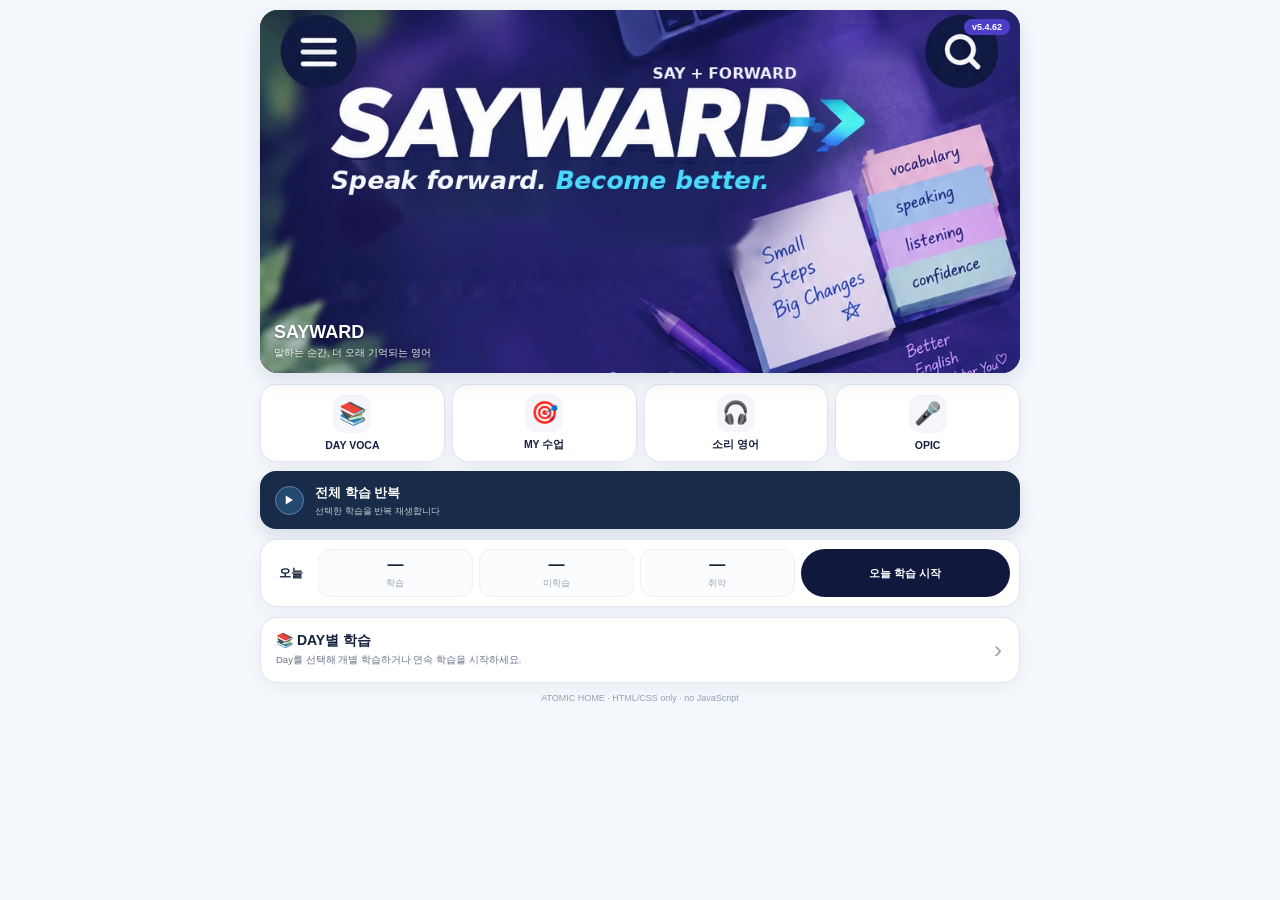
==== index.html @ 9ac1f713 "Add files via upload" ====
<!doctype html>
<html lang="ko">
<head>
<meta charset="utf-8">
<meta name="viewport" content="width=device-width,initial-scale=1,viewport-fit=cover">
<meta name="theme-color" content="#f4f7fb">
<meta name="sayward-version" content="v5.4.62">
<meta name="sayward-build" content="20261008-v5.4.62-atomic-home">
<title>SAYWARD v5.4.62</title>
<style>
html,body{margin:0;min-height:100%;background:#f4f7fb;color:#13213c;font-family:-apple-system,BlinkMacSystemFont,"Segoe UI",Roboto,"Noto Sans KR",Arial,sans-serif;-webkit-text-size-adjust:100%}
*{box-sizing:border-box}
a{color:inherit}
#atomicHome{display:block;min-height:100vh;padding:10px 9px 28px}
.shell{width:min(100%,760px);margin:0 auto}
.hero{position:relative;display:block;width:100%;min-height:118px;border-radius:18px;overflow:hidden;background:#172a48;color:#fff;box-shadow:0 8px 20px rgba(15,28,75,.10)}
.hero picture,.hero img{display:block;width:100%;height:auto;min-height:118px;object-fit:cover}
.heroFallback{position:absolute;left:14px;bottom:13px;z-index:2;text-shadow:0 1px 3px rgba(0,0,0,.38)}
.heroFallback b{display:block;font-size:18px;line-height:1.1}.heroFallback span{display:block;margin-top:4px;font-size:10px;opacity:.92}
.version{position:absolute;right:10px;top:9px;z-index:3;padding:3px 8px;border-radius:999px;background:#4d3eca;color:#fff;font-size:9px;font-weight:800}
.modeGrid{display:grid;grid-template-columns:repeat(4,minmax(0,1fr));gap:7px;margin-top:11px}
.mode{display:flex;min-height:78px;flex-direction:column;align-items:center;justify-content:center;gap:6px;text-decoration:none;border:1px solid #dfe5ee;border-radius:16px;background:#fff;box-shadow:0 5px 14px rgba(31,50,95,.05)}
.modeIcon{display:grid;place-items:center;width:38px;height:38px;border-radius:12px;background:#f4f6fb;font-size:22px;line-height:1}.mode b{font-size:10.5px;white-space:nowrap}
.primary{display:flex;align-items:center;min-height:58px;margin-top:9px;padding:0 15px;text-decoration:none;border-radius:16px;background:#182b49;color:#fff;box-shadow:0 7px 17px rgba(18,34,74,.12)}
.primary .play{display:grid;place-items:center;width:29px;height:29px;margin-right:11px;border:1px solid #5f83ac;border-radius:50%;background:#24496f;font-size:11px}.primary strong{font-size:13px}.primary small{display:block;margin-top:3px;font-size:9px;opacity:.75}
.today{display:grid;grid-template-columns:42px repeat(3,minmax(0,1fr)) minmax(118px,1.35fr);gap:6px;align-items:stretch;margin-top:10px;padding:9px;border:1px solid #e0e6ee;border-radius:17px;background:#fff;box-shadow:0 6px 17px rgba(15,28,75,.045)}
.todayLabel{display:grid;place-items:center;font-size:12px;font-weight:800}.stat{display:grid;place-items:center;align-content:center;padding:6px 2px;border:1px solid #edf0f4;border-radius:12px;background:#fbfcfe}.stat b{font-size:16px}.stat span{margin-top:4px;font-size:8.8px;color:#98a2b3}.todayStart{display:grid;place-items:center;text-decoration:none;border-radius:999px;background:#11183d;color:#fff;font-size:11px;font-weight:800;text-align:center;padding:0 7px}
.dayLink{display:block;position:relative;margin-top:10px;padding:14px 42px 15px 15px;text-decoration:none;border:1px solid #e0e6ee;border-radius:17px;background:#fff;box-shadow:0 6px 17px rgba(15,28,75,.045)}.dayLink b{display:block;font-size:14px}.dayLink span{display:block;margin-top:4px;font-size:9.5px;line-height:1.35;color:#667085}.dayLink:after{content:'›';position:absolute;right:17px;top:50%;transform:translateY(-50%);font-size:24px;color:#98a2b3}
.probe{margin:10px 0 0;text-align:center;font-size:9px;color:#98a2b3}
@media(max-width:480px){#atomicHome{padding:8px 8px 24px}.hero{min-height:108px}.hero picture,.hero img{min-height:108px}.modeGrid{gap:6px}.mode{min-height:74px}.modeIcon{width:36px;height:36px;font-size:20px}.today{grid-template-columns:30px repeat(3,minmax(0,1fr)) minmax(106px,1.25fr);gap:5px;padding:8px}.stat b{font-size:15px}.todayStart{font-size:10.5px}}
</style>
</head>
<body data-sayward-static="5.4.62">
<main id="atomicHome">
  <div class="shell">
    <section class="hero" aria-label="SAYWARD">
      <picture>
        <source srcset="home-hero.webp" type="image/webp">
        <img src="home-hero.png" alt="" width="941" height="296" decoding="async">
      </picture>
      <div class="heroFallback"><b>SAYWARD</b><span>말하는 순간, 더 오래 기억되는 영어</span></div>
      <span class="version">v5.4.62</span>
    </section>

    <nav class="modeGrid" aria-label="학습 모드">
      <a class="mode" href="sayward-app.html?mode=day"><span class="modeIcon">📚</span><b>DAY VOCA</b></a>
      <a class="mode" href="sayward-app.html?mode=my"><span class="modeIcon">🎯</span><b>MY 수업</b></a>
      <a class="mode" href="sayward-app.html?mode=sori"><span class="modeIcon">🎧</span><b>소리 영어</b></a>
      <a class="mode" href="sayward-app.html?mode=opic"><span class="modeIcon">🎤</span><b>OPIC</b></a>
    </nav>

    <a class="primary" href="sayward-app.html?action=overall&mode=day">
      <span class="play">▶</span><span><strong>전체 학습 반복</strong><small>선택한 학습을 반복 재생합니다</small></span>
    </a>

    <section class="today" aria-label="오늘 학습">
      <div class="todayLabel">오늘</div>
      <div class="stat"><b>—</b><span>학습</span></div>
      <div class="stat"><b>—</b><span>미학습</span></div>
      <div class="stat"><b>—</b><span>취약</span></div>
      <a class="todayStart" href="sayward-app.html?action=today&mode=day">오늘 학습 시작</a>
    </section>

    <a class="dayLink" href="sayward-app.html?mode=day"><b>📚 DAY별 학습</b><span>Day를 선택해 개별 학습하거나 연속 학습을 시작하세요.</span></a>
    <p class="probe">ATOMIC HOME · HTML/CSS only · no JavaScript</p>
  </div>
</main>
</body>
</html>
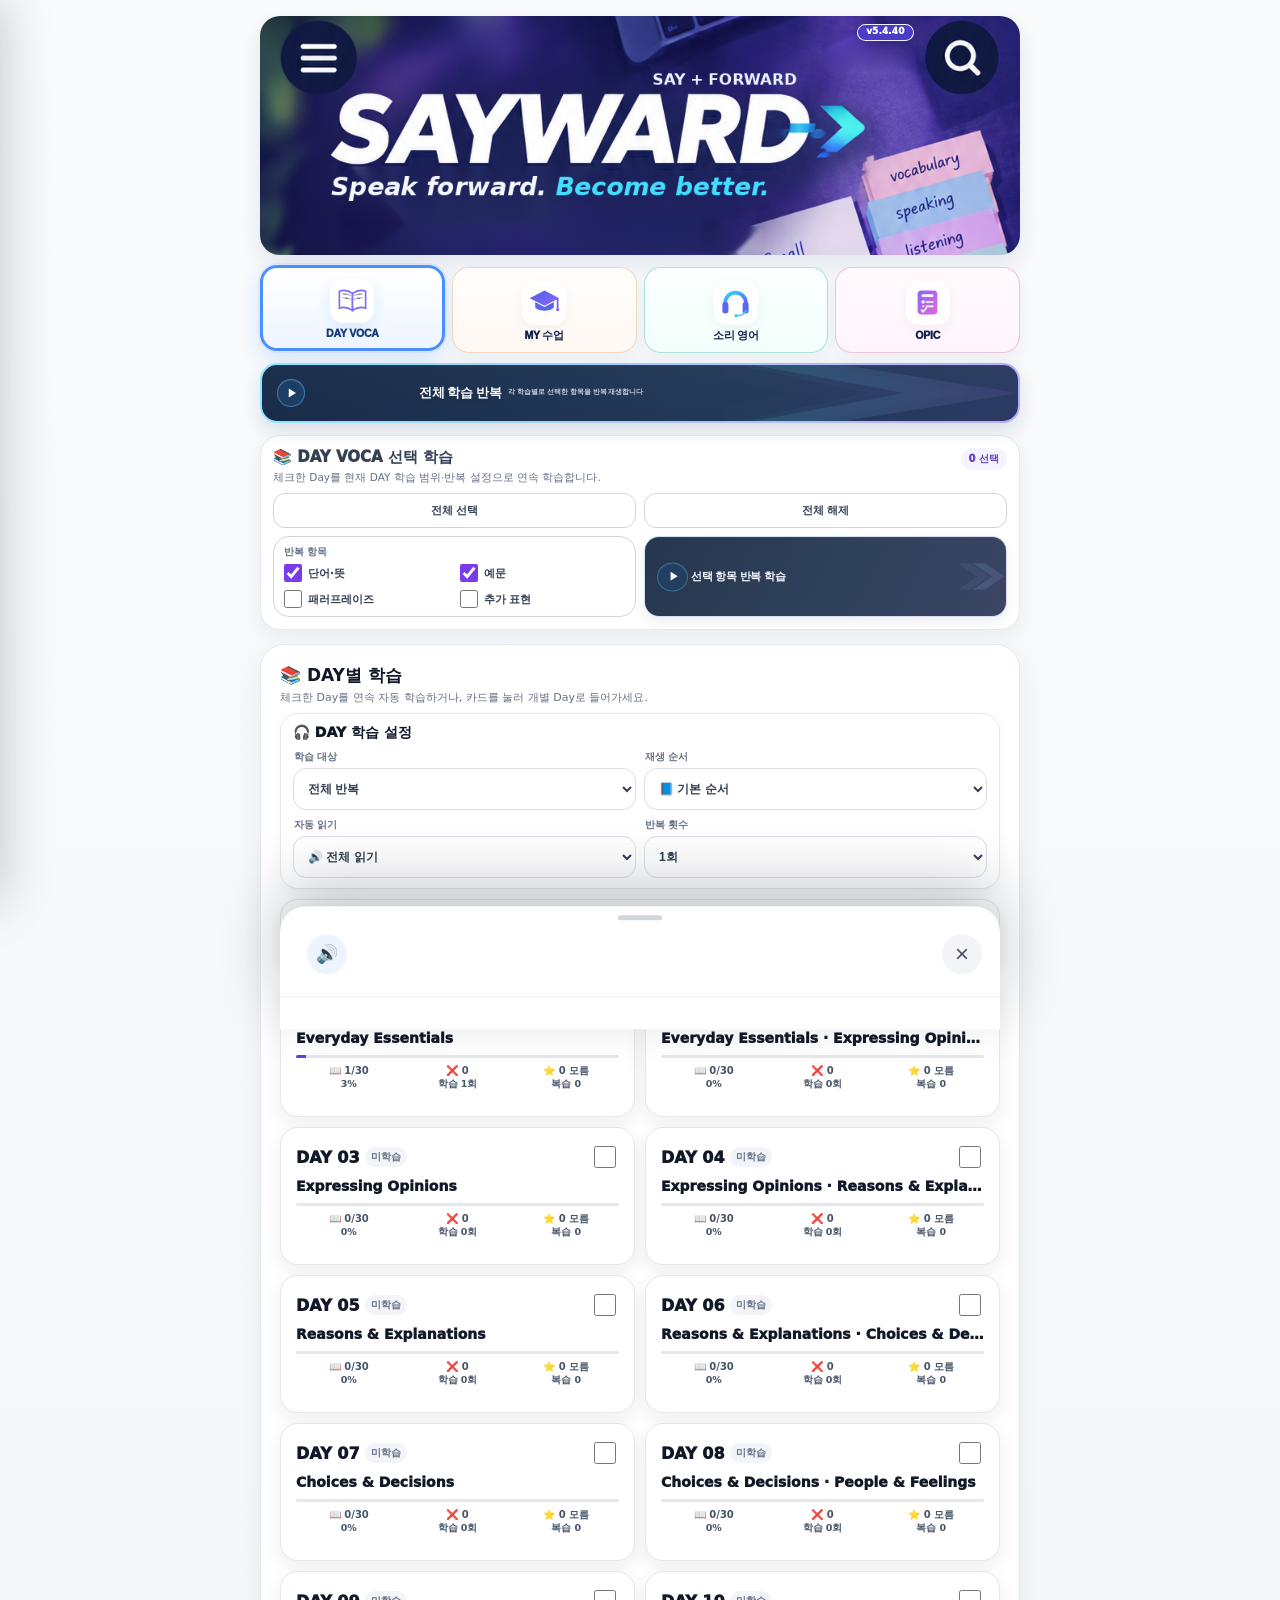
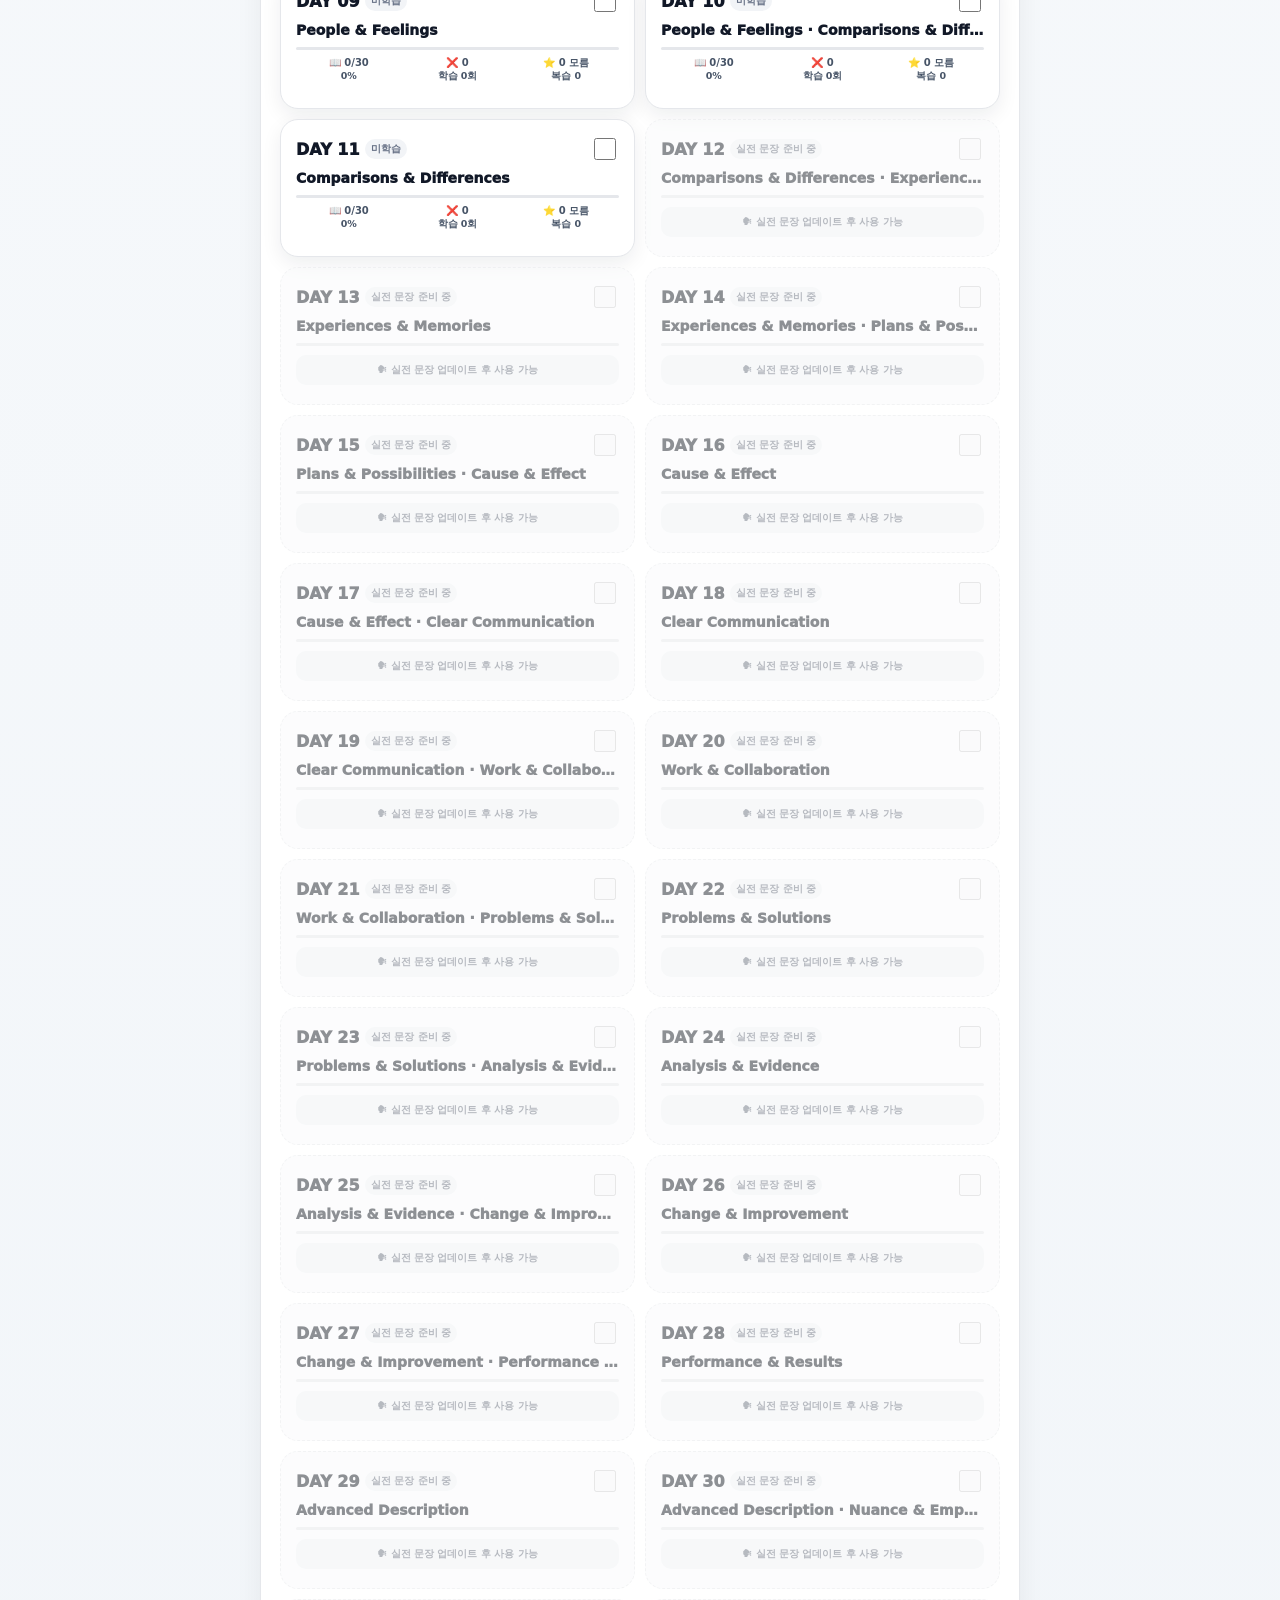
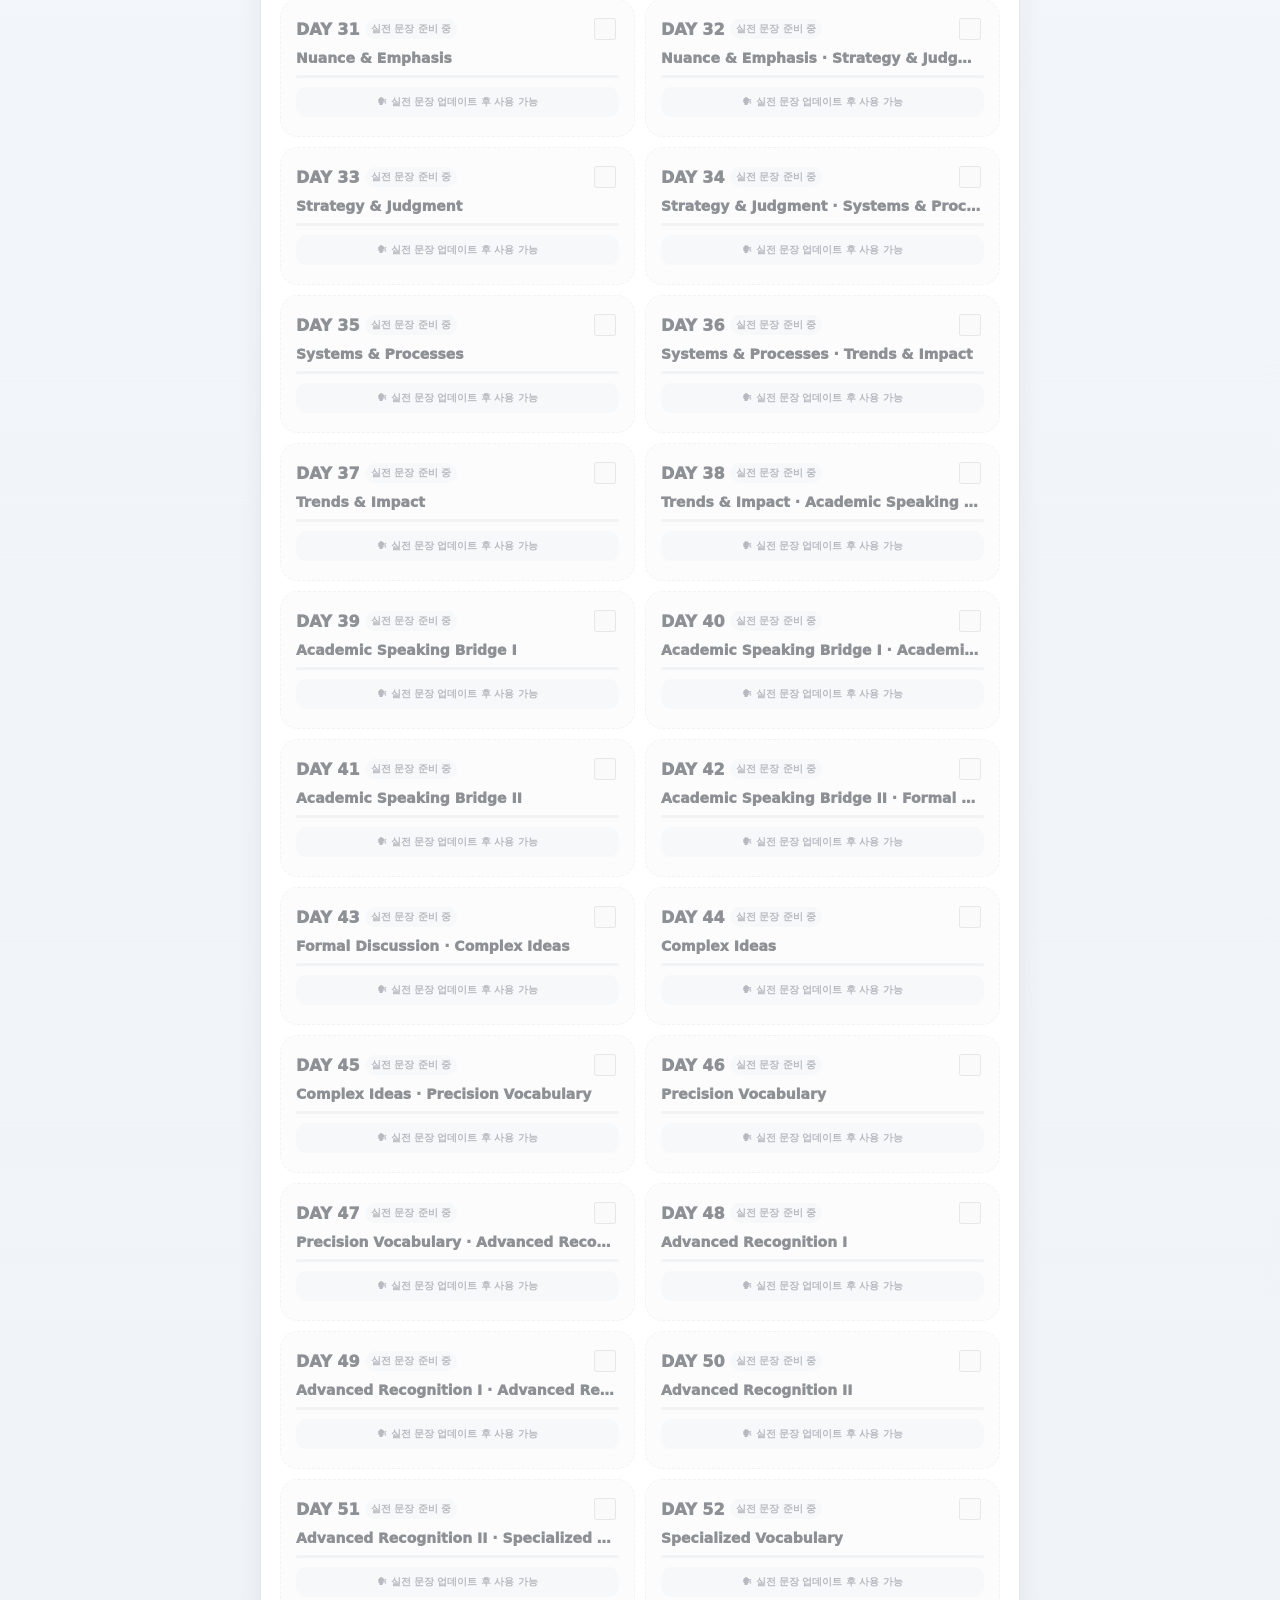
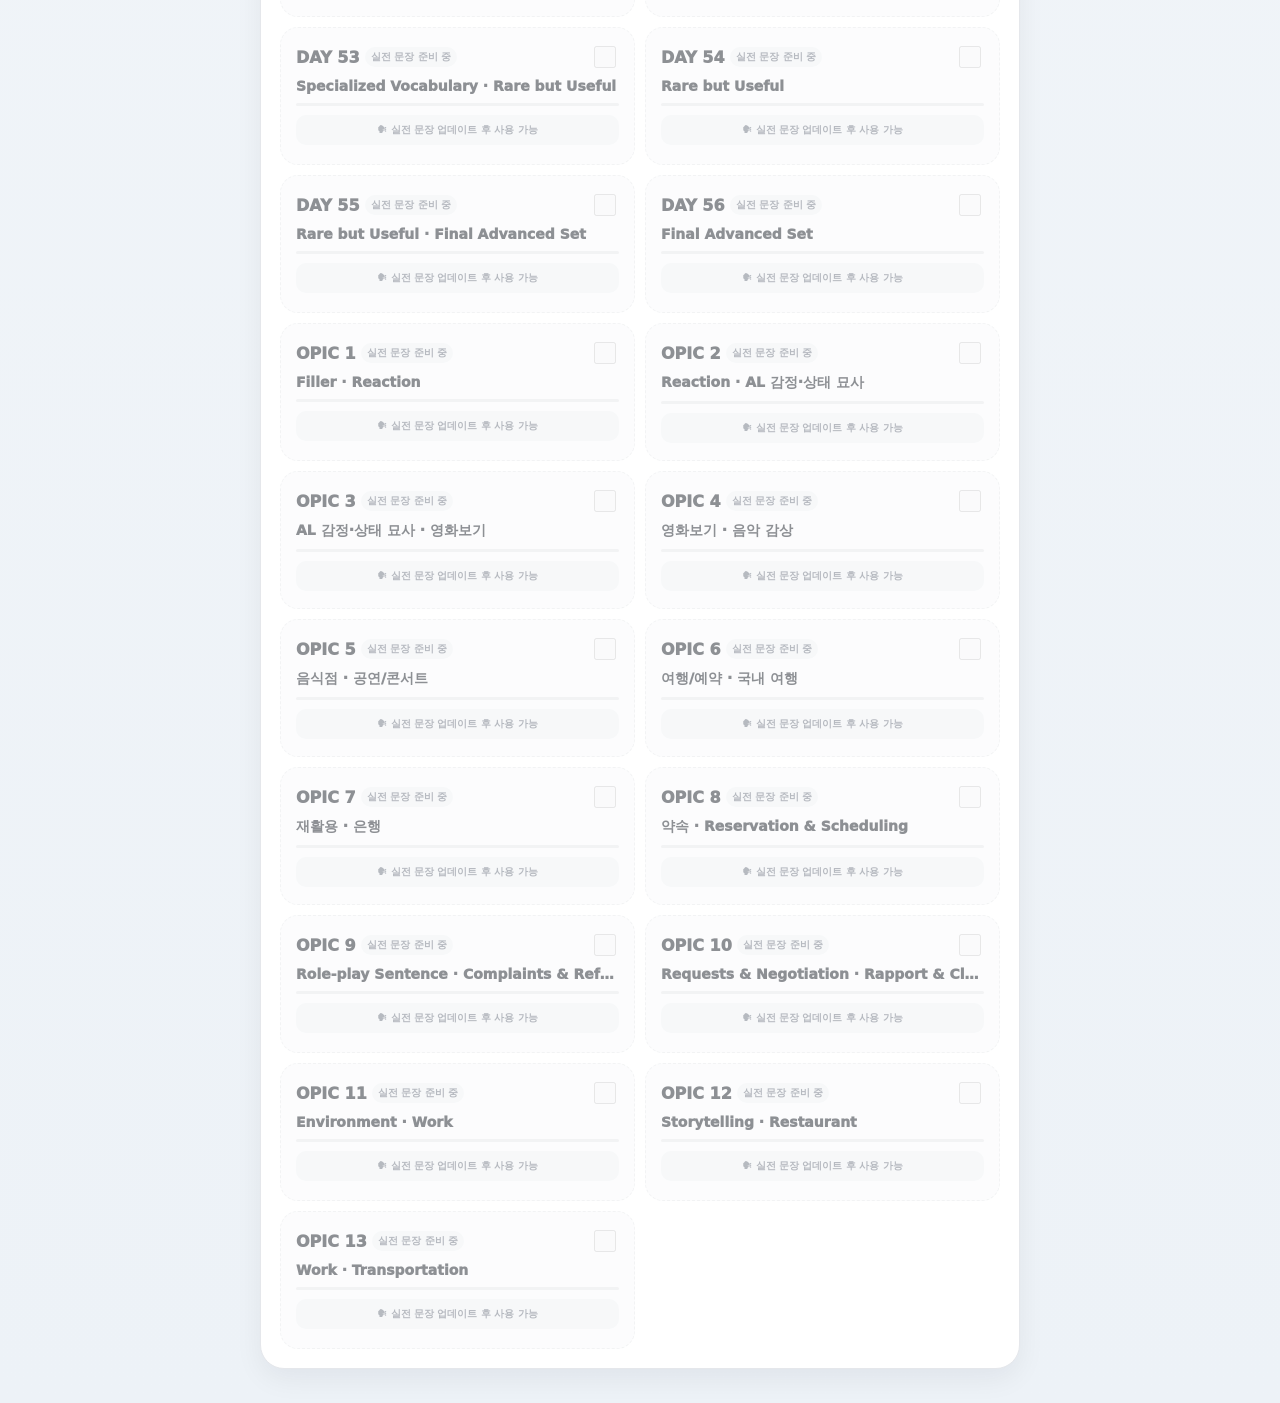
==== commit 775c7d6f: "Add files via upload" ====
--- a/index.html
+++ b/index.html
@@ -1,69 +1,22531 @@
-<!doctype html>
-<html lang="ko">
-<head>
-<meta charset="utf-8">
-<meta name="viewport" content="width=device-width,initial-scale=1,viewport-fit=cover">
-<meta name="theme-color" content="#f4f7fb">
-<meta name="sayward-version" content="v5.4.62">
-<meta name="sayward-build" content="20261008-v5.4.62-atomic-home">
-<title>SAYWARD v5.4.62</title>
-<style>
-html,body{margin:0;min-height:100%;background:#f4f7fb;color:#13213c;font-family:-apple-system,BlinkMacSystemFont,"Segoe UI",Roboto,"Noto Sans KR",Arial,sans-serif;-webkit-text-size-adjust:100%}
-*{box-sizing:border-box}
-a{color:inherit}
-#atomicHome{display:block;min-height:100vh;padding:10px 9px 28px}
-.shell{width:min(100%,760px);margin:0 auto}
-.hero{position:relative;display:block;width:100%;min-height:118px;border-radius:18px;overflow:hidden;background:#172a48;color:#fff;box-shadow:0 8px 20px rgba(15,28,75,.10)}
-.hero picture,.hero img{display:block;width:100%;height:auto;min-height:118px;object-fit:cover}
-.heroFallback{position:absolute;left:14px;bottom:13px;z-index:2;text-shadow:0 1px 3px rgba(0,0,0,.38)}
-.heroFallback b{display:block;font-size:18px;line-height:1.1}.heroFallback span{display:block;margin-top:4px;font-size:10px;opacity:.92}
-.version{position:absolute;right:10px;top:9px;z-index:3;padding:3px 8px;border-radius:999px;background:#4d3eca;color:#fff;font-size:9px;font-weight:800}
-.modeGrid{display:grid;grid-template-columns:repeat(4,minmax(0,1fr));gap:7px;margin-top:11px}
-.mode{display:flex;min-height:78px;flex-direction:column;align-items:center;justify-content:center;gap:6px;text-decoration:none;border:1px solid #dfe5ee;border-radius:16px;background:#fff;box-shadow:0 5px 14px rgba(31,50,95,.05)}
-.modeIcon{display:grid;place-items:center;width:38px;height:38px;border-radius:12px;background:#f4f6fb;font-size:22px;line-height:1}.mode b{font-size:10.5px;white-space:nowrap}
-.primary{display:flex;align-items:center;min-height:58px;margin-top:9px;padding:0 15px;text-decoration:none;border-radius:16px;background:#182b49;color:#fff;box-shadow:0 7px 17px rgba(18,34,74,.12)}
-.primary .play{display:grid;place-items:center;width:29px;height:29px;margin-right:11px;border:1px solid #5f83ac;border-radius:50%;background:#24496f;font-size:11px}.primary strong{font-size:13px}.primary small{display:block;margin-top:3px;font-size:9px;opacity:.75}
-.today{display:grid;grid-template-columns:42px repeat(3,minmax(0,1fr)) minmax(118px,1.35fr);gap:6px;align-items:stretch;margin-top:10px;padding:9px;border:1px solid #e0e6ee;border-radius:17px;background:#fff;box-shadow:0 6px 17px rgba(15,28,75,.045)}
-.todayLabel{display:grid;place-items:center;font-size:12px;font-weight:800}.stat{display:grid;place-items:center;align-content:center;padding:6px 2px;border:1px solid #edf0f4;border-radius:12px;background:#fbfcfe}.stat b{font-size:16px}.stat span{margin-top:4px;font-size:8.8px;color:#98a2b3}.todayStart{display:grid;place-items:center;text-decoration:none;border-radius:999px;background:#11183d;color:#fff;font-size:11px;font-weight:800;text-align:center;padding:0 7px}
-.dayLink{display:block;position:relative;margin-top:10px;padding:14px 42px 15px 15px;text-decoration:none;border:1px solid #e0e6ee;border-radius:17px;background:#fff;box-shadow:0 6px 17px rgba(15,28,75,.045)}.dayLink b{display:block;font-size:14px}.dayLink span{display:block;margin-top:4px;font-size:9.5px;line-height:1.35;color:#667085}.dayLink:after{content:'›';position:absolute;right:17px;top:50%;transform:translateY(-50%);font-size:24px;color:#98a2b3}
-.probe{margin:10px 0 0;text-align:center;font-size:9px;color:#98a2b3}
-@media(max-width:480px){#atomicHome{padding:8px 8px 24px}.hero{min-height:108px}.hero picture,.hero img{min-height:108px}.modeGrid{gap:6px}.mode{min-height:74px}.modeIcon{width:36px;height:36px;font-size:20px}.today{grid-template-columns:30px repeat(3,minmax(0,1fr)) minmax(106px,1.25fr);gap:5px;padding:8px}.stat b{font-size:15px}.todayStart{font-size:10.5px}}
+<!doctype html><html lang="ko"><head>
+<!-- SAYWARD V5.4.40 · MY Lesson 20 not as ~ as it used to be -->
+
+<meta http-equiv="Cache-Control" content="no-cache, no-store, must-revalidate">
+<meta http-equiv="Pragma" content="no-cache">
+<meta http-equiv="Expires" content="0"><meta charset="utf-8"><meta name="viewport" content="width=device-width,initial-scale=1,viewport-fit=cover,interactive-widget=resizes-content"><title>SAYWARD v5.4.40</title>
+
+<meta name="theme-color" content="#2563eb">
+<meta name="mobile-web-app-capable" content="yes">
+<meta name="apple-mobile-web-app-capable" content="yes">
+
+
+  <style>
+/* ===== STYLE BLOCK 1  ===== */
+*{box-sizing:border-box}body{margin:0;background:#eef2f7;font-family:system-ui,-apple-system,"Segoe UI","Noto Sans KR",sans-serif;color:#111827}.app{max-width:720px;margin:auto;padding:14px 14px 100px}header{display:flex;justify-content:space-between;align-items:center}h1{font-size:20px;margin:0}.sub{font-size:12px;color:#667085}.count{background:#fff;padding:8px 12px;border-radius:999px;font-weight:900}.progress{height:8px;background:#d8dee7;border-radius:99px;overflow:hidden;margin:12px 0}.bar{height:100%;background:#22c55e}.tabs{display:grid;grid-template-columns:repeat(3,1fr);gap:8px;margin-bottom:14px}.tab{border:1px solid #e5e7eb;background:#fff;border-radius:14px;padding:11px;font-weight:900}.active{background:#111827;color:#fff}.card{background:#fff;border-radius:28px;overflow:hidden;box-shadow:0 18px 45px #0f172a1f}.hero{height:245px;position:relative;overflow:hidden;padding:18px;color:#fff;background:linear-gradient(135deg,#0f766e,#2563eb);display:flex;flex-direction:column;justify-content:space-between;isolation:isolate}.hero:before{content:"";position:absolute;inset:0;background:radial-gradient(circle at 75% 20%,rgba(255,255,255,.28),transparent 28%),linear-gradient(180deg,transparent 50%,rgba(15,23,42,.34));z-index:-1}.heroTop{display:flex;justify-content:space-between;align-items:flex-start}.visualScene{position:absolute;inset:0;display:flex;align-items:center;justify-content:center;font-size:92px;filter:drop-shadow(0 16px 16px rgba(15,23,42,.24));transform:translateY(7px)}.heroCopy{position:relative;z-index:2;padding-right:64px}.memoryPhrase{font-size:22px;font-weight:950;line-height:1.2;text-shadow:0 2px 10px rgba(0,0,0,.25)}.memoryKo{font-size:13px;font-weight:750;margin-top:6px;opacity:.9}.flipHint{position:absolute;right:18px;bottom:17px;background:rgba(255,255,255,.18);border:1px solid rgba(255,255,255,.25);padding:7px 10px;border-radius:999px;font-size:12px;font-weight:850}.hero.flipped .visualScene{opacity:.14}.hero.flipped .memoryPhrase{font-size:34px}.hero.flipped .memoryKo{font-size:17px}.hero.flipped:after{content:"암기 카드";position:absolute;left:18px;top:58px;font-size:12px;font-weight:900;letter-spacing:.08em;opacity:.78}.tag{font-size:12px;font-weight:900;background:#ffffff2a;padding:7px 10px;border-radius:99px;height:max-content}.fav,.speak{border:0;background:#fff;border-radius:50%;width:46px;height:46px;font-size:21px}.fav{position:relative;z-index:20;pointer-events:auto;cursor:pointer;color:#cbd5e1;border:2px solid #cbd5e1;background:#fff;box-shadow:0 4px 14px rgba(15,23,42,.12);font-weight:900}.fav.is-favorite{color:#ef4444;border-color:#ef4444;background:#fff1f2;transform:scale(1.06)}.body{padding:23px}.row{display:flex;justify-content:space-between;gap:12px}.word{font-size:39px;font-weight:950;line-height:1.05}.meaning{font-size:22px;font-weight:900;margin-top:13px}.section{border-top:1px solid #e5e7eb;margin-top:19px;padding-top:17px}.label{font-size:12px;color:#667085;font-weight:900;margin-bottom:8px}.chip{display:inline-block;background:#f2f4f7;border-radius:99px;padding:8px 10px;font-weight:800}.toolbar{display:grid;grid-template-columns:1fr 1fr;gap:8px;margin-bottom:14px}.select,.toggle{width:100%;border:1px solid #d0d5dd;background:#fff;border-radius:14px;padding:11px 12px;font-weight:800;color:#344054}.metaLine{display:flex;gap:8px;align-items:center;flex-wrap:wrap;margin-top:8px}.missBadge{display:inline-flex;align-items:center;gap:4px;border-radius:999px;padding:6px 9px;font-size:13px;font-weight:900;background:#f2f4f7;color:#475467}.missBadge.warm{background:#fef3c7;color:#92400e}.missBadge.hot{background:#ffedd5;color:#9a3412}.missBadge.fire{background:#fee2e2;color:#b91c1c}.autoStatus{font-size:12px;color:#667085;margin-top:6px}.reviewHead{display:flex;justify-content:space-between;align-items:center;gap:8px;margin-bottom:12px}.reviewCount{font-size:13px;font-weight:900;border-radius:999px;padding:6px 9px;background:#f2f4f7}.modeNote{font-size:12px;color:#667085;margin:-6px 2px 12px}.startOverlay{position:fixed;inset:0;background:rgba(15,23,42,.58);display:flex;align-items:center;justify-content:center;padding:24px;z-index:99}.startBox{max-width:420px;background:#fff;border-radius:24px;padding:24px;box-shadow:0 24px 70px rgba(0,0,0,.25);text-align:center}.startBox h2{margin:0 0 8px}.startBox p{color:#667085;line-height:1.6}.startBox button{width:100%;border:0;border-radius:16px;padding:15px;background:#111827;color:#fff;font-size:17px;font-weight:900}.streak{font-size:13px;color:#667085;font-weight:800}.example{font-size:20px;font-weight:800;line-height:1.5}.trans{margin-top:8px;color:#475467;line-height:1.55}.question{font-size:18px;font-weight:850}.small{display:flex;gap:8px;margin-top:14px}.small button{flex:1;border:1px solid #e5e7eb;background:#fff;border-radius:13px;padding:11px;font-weight:800}.bottom{position:fixed;left:0;right:0;bottom:0;background:#f8fafcf0;padding:10px 14px}.inner{max-width:720px;margin:auto;display:grid;grid-template-columns:1fr 1fr;gap:10px}.btn{border:0;border-radius:18px;padding:17px;font-size:18px;font-weight:900}.know{background:#fff}.learn{background:#111827;color:#fff}.hidden{display:none}.quiz,.review{background:#fff;border-radius:24px;padding:22px}.option{display:block;width:100%;text-align:left;margin:10px 0;padding:14px;border:1px solid #e5e7eb;background:#fff;border-radius:14px;font-weight:700}.correct{background:#dcfce7!important;border-color:#22c55e!important}.wrong{background:#fee2e2!important;border-color:#ef4444!important}.quizControls{display:flex;gap:8px;align-items:center;margin-bottom:14px}.quizFeedback{margin:14px 0 6px;padding:13px 14px;border-radius:14px;font-weight:900;line-height:1.45}.quizFeedback.ok{background:#dcfce7;color:#166534}.quizFeedback.no{background:#fee2e2;color:#991b1b}.quizMeta{font-size:13px;color:#667085;font-weight:800;margin-top:7px}.item{border:1px solid #e5e7eb;border-radius:14px;padding:13px;margin-bottom:9px}@media(max-width:480px){.hero{height:225px}.visualScene{font-size:82px}.memoryPhrase{font-size:20px}.word{font-size:37px}}
+
+/* Compact phone learning layout */
+@media(max-width:480px){
+  .app{padding:8px 10px 82px}
+  header h1{font-size:17px}
+  .sub{font-size:10px}
+  .tabs{margin-bottom:8px}
+  .toolbar{gap:6px;margin-bottom:8px}
+  .select,.toggle{padding:8px 9px;font-size:12px}
+  .modeNote{margin:-3px 2px 7px;font-size:10px}
+  .hero{height:138px;padding:11px 13px}
+  .tag{font-size:10px;padding:5px 8px}
+  .fav{width:38px;height:38px;font-size:18px}
+  .visualScene{font-size:54px;transform:translateY(2px)}
+  .memoryPhrase{font-size:17px}
+  .memoryKo{font-size:11px}
+  .flipHint{font-size:9px}
+  .body{padding:14px 16px}
+  .word{font-size:32px}
+  .meaning{font-size:18px}
+  .metaLine{gap:5px;margin-top:5px}
+  .missBadge,.streak{font-size:11px}
+  .missBadge{padding:4px 7px}
+  .section{margin-top:11px;padding-top:10px}
+  .sectionTitle{font-size:11px;margin-bottom:5px}
+  .example{font-size:16px;line-height:1.35}
+  .trans{font-size:13px;line-height:1.35;margin-top:4px}
+  .question{font-size:15px;line-height:1.35}
+  .small{margin-top:8px}
+  .small button{padding:8px;font-size:12px}
+  .bottom{padding:7px 10px}
+  .btn{padding:13px;font-size:16px}
+}
+
+/* Comfortable phone spacing: balanced for readability without returning to the tall layout */
+@media(max-width:480px){
+  .app{padding:10px 11px 86px}
+  .tabs{gap:7px;margin-bottom:10px}
+  .tab{padding:9px}
+  .toolbar{gap:7px;margin-bottom:10px}
+  .select,.toggle{padding:9px 10px;font-size:13px}
+  .modeNote{margin:-2px 2px 9px;font-size:11px}
+  .hero{height:148px;padding:13px 14px}
+  .visualScene{font-size:58px}
+  .memoryPhrase{font-size:18px}
+  .memoryKo{font-size:12px}
+  .body{padding:17px 18px}
+  .word{font-size:33px}
+  .meaning{font-size:19px;margin-top:10px}
+  .metaLine{gap:6px;margin-top:7px}
+  .missBadge{padding:5px 8px}
+  .section{margin-top:14px;padding-top:13px}
+  .label{margin-bottom:7px}
+  .example{font-size:17px;line-height:1.42}
+  .trans{font-size:14px;line-height:1.42;margin-top:6px}
+  .question{font-size:16px;line-height:1.42}
+  .small{gap:7px;margin-top:11px}
+  .small button{padding:10px 7px;font-size:13px}
+  .bottom{padding:8px 11px}
+  .btn{padding:14px;font-size:16px}
+}
+
+/* Larger study & quiz typography */
+@media(max-width:480px){
+  /* Learning */
+  #learn .word{font-size:37px;line-height:1.08}
+  #learn .meaning{font-size:21px;line-height:1.35}
+  #learn .example{font-size:19px;line-height:1.48}
+  #learn .trans{font-size:15.5px;line-height:1.48}
+  #learn .question{font-size:18px;line-height:1.45}
+  #learn #qko{font-size:15.5px!important}
+  #learn .label{font-size:12px}
+  #learn .missBadge,#learn .streak{font-size:12px}
+
+  /* Quiz: deliberately larger for phone readability */
+  #quiz{padding:19px}
+  #quiz #qw{font-size:34px;line-height:1.25;margin:16px 0 8px}
+  #quiz .quizMeta{font-size:14px;line-height:1.45;margin-bottom:13px}
+  #quiz .option{font-size:18px;line-height:1.4;padding:16px 15px;margin:11px 0}
+  #quiz .quizFeedback{font-size:17px;line-height:1.5}
+  #quiz #nextq{font-size:17px;padding:14px}
+  #quiz .select{font-size:14px}
+}
+@media(min-width:481px){
+  #learn .word{font-size:42px}
+  #learn .meaning{font-size:23px}
+  #learn .example{font-size:20px}
+  #learn .question{font-size:19px}
+  #quiz #qw{font-size:38px}
+  #quiz .quizMeta{font-size:15px}
+  #quiz .option{font-size:19px;padding:16px}
+  #quiz .quizFeedback{font-size:18px}
+}
+
+/* Make English answer choices larger in Korean -> English quiz */
+@media(max-width:480px){
+  #quiz.ko-en-mode .option{
+    font-size:22px;
+    font-weight:850;
+    line-height:1.35;
+    padding:17px 16px;
+  }
+}
+@media(min-width:481px){
+  #quiz.ko-en-mode .option{
+    font-size:22px;
+    font-weight:850;
+  }
+}
+
+.moreToggle{width:100%;border:1px solid #d0d5dd;background:#f8fafc;border-radius:14px;padding:12px 14px;font-weight:900;font-size:15px;text-align:left;color:#1f2937}
+.morePanel{margin-top:10px}
+.moreBlock{padding:12px 0;border-top:1px dashed #d0d5dd}
+.moreBlock:first-child{border-top:0;padding-top:2px}
+.detailList{display:flex;flex-direction:column;gap:8px}
+.detailItem{background:#f8fafc;border:1px solid #e5e7eb;border-radius:12px;padding:10px 12px;line-height:1.42}
+.detailItem b{font-size:15px}
+.detailItem span{display:block;color:#667085;font-size:13px;margin-top:3px}
+.collocChip{display:inline-block;background:#eef2ff;color:#3730a3;border-radius:999px;padding:8px 10px;font-weight:850;font-size:14px;margin:0 6px 6px 0}
+.miniSpeak{margin-top:10px;border:1px solid #d0d5dd;background:#fff;border-radius:12px;padding:9px 12px;font-weight:850}
+.detailSectionHead{display:flex;align-items:center;justify-content:space-between;gap:10px;margin-bottom:10px}.detailSectionHead .label{margin-bottom:0}.detailAllSpeak{margin-top:0;white-space:nowrap;padding:8px 11px}
+.inlineSpeak{flex:0 0 auto;border:0;background:#eef4ff;border-radius:50%;width:42px;height:42px;font-size:19px;cursor:pointer;display:inline-flex;align-items:center;justify-content:center}.detailSpeakRow{display:flex;align-items:flex-start;justify-content:space-between;gap:10px}.detailSpeakCopy{min-width:0;flex:1}.detailItem .inlineSpeak,.collocMeaning .inlineSpeak{width:36px;height:36px;font-size:16px;background:#fff;border:1px solid #d0d5dd}
+@media(max-width:480px){
+ .moreToggle{font-size:14px;padding:11px 12px}
+ .detailItem b{font-size:15px}
+ .detailItem span{font-size:13px}
+ .collocChip{font-size:13.5px}
+}
+
+/* Larger text inside '회화에서 더 알아보기' */
+.morePanel{margin-top:13px}
+.moreBlock{padding:16px 0}
+.moreBlock .label{font-size:15px;font-weight:900;margin-bottom:10px}
+.moreBlock .detailList{gap:10px}
+.moreBlock .detailItem{padding:13px 14px;border-radius:13px;line-height:1.5}
+.moreBlock .detailItem b{font-size:18px;line-height:1.35}
+.moreBlock .detailItem span{font-size:15px;line-height:1.5;margin-top:5px}
+.moreBlock .collocChip{font-size:17px;line-height:1.35;padding:10px 12px;margin:0 7px 8px 0}
+@media(max-width:480px){
+  .moreBlock{padding:15px 0}
+  .moreBlock .label{font-size:15px}
+  .moreBlock .detailItem b{font-size:18px}
+  .moreBlock .detailItem span{font-size:15px}
+  .moreBlock .collocChip{font-size:17px;padding:10px 12px}
+}
+
+.collocMeaning{background:#eef2ff;border:1px solid #e0e7ff;border-radius:13px;padding:11px 13px}
+.collocMeaning b{display:block;color:#3730a3;font-size:17px;line-height:1.35}
+.collocMeaning span{display:block;color:#475467;font-size:15px;line-height:1.45;margin-top:4px}
+@media(max-width:480px){
+ .collocMeaning{padding:12px 13px}
+ .collocMeaning b{font-size:18px}
+ .collocMeaning span{font-size:15.5px}
+}
+
+.miniAction{border:1px solid #d0d5dd;background:#fff;border-radius:12px;padding:9px 12px;font-weight:850;font-size:14px}
+.primaryMini{background:#111827;color:#fff;border-color:#111827}
+.savedSentenceNote{margin-top:8px;color:#667085;font-size:13px;line-height:1.45}
+.reviewTodayInfo{background:#f0fdf4;border:1px solid #bbf7d0;border-radius:14px;padding:12px 13px;margin-bottom:9px;color:#166534;font-weight:750;line-height:1.45}
+@media(max-width:480px){
+  .miniAction{font-size:14px;padding:10px 12px}
+}
+
+.fourTabs{grid-template-columns:repeat(4,1fr)}
+.forget{background:#fff;border-radius:24px;padding:20px}
+.forgetHero{display:flex;justify-content:space-between;align-items:center;gap:14px;background:linear-gradient(135deg,#eff6ff,#eef2ff);border:1px solid #dbeafe;border-radius:20px;padding:18px}
+.forgetTitle{font-size:22px;font-weight:950}
+.forgetSub{font-size:13px;color:#475467;line-height:1.45;margin-top:5px}
+.forgetTodayBadge{min-width:92px;background:#fff;border:1px solid #c7d2fe;border-radius:18px;padding:12px;text-align:center}
+.forgetTodayBadge b{display:block;font-size:28px;color:#3730a3;line-height:1}
+.forgetTodayBadge span{display:block;font-size:12px;color:#667085;margin-top:5px;font-weight:800}
+.curveSteps{display:flex;align-items:center;gap:7px;overflow-x:auto;padding:16px 1px 8px}
+.curveStep{min-width:116px;background:#f8fafc;border:1px solid #e5e7eb;border-radius:14px;padding:10px 11px}
+.curveStep b{display:block;font-size:14px}
+.curveStep span{display:block;font-size:12px;color:#667085;margin-top:3px}
+.curveArrow{color:#98a2b3;font-weight:900}
+.forgetSummaryGrid{display:grid;grid-template-columns:repeat(3,1fr);gap:9px;margin:12px 0}
+.summaryCard{border:1px solid #e5e7eb;border-radius:15px;padding:12px;text-align:center;background:#fff}
+.summaryCard b{display:block;font-size:23px}
+.summaryCard span{display:block;color:#667085;font-size:12px;margin-top:3px}
+.forgetActions{display:grid;grid-template-columns:1fr 120px;gap:9px;margin:12px 0 18px}
+.forgetPrimary{border:0;border-radius:14px;background:#111827;color:#fff;font-weight:900;font-size:16px;padding:13px}
+.forgetPrimary:disabled{opacity:.45}.forgetPrimary{cursor:pointer;pointer-events:auto;touch-action:manipulation}
+.forgetListHead{display:flex;justify-content:space-between;align-items:center;gap:9px;margin-bottom:10px}
+.forgetItem{border:1px solid #e5e7eb;border-radius:15px;padding:13px 14px;margin-bottom:9px;background:#fff}
+.forgetItemTop{display:flex;justify-content:space-between;gap:12px;align-items:flex-start}
+.forgetWord{font-size:18px;font-weight:950}
+.forgetMeaning{font-size:14px;color:#475467;margin-top:3px;line-height:1.4}
+.forgetDue{font-size:12px;font-weight:900;border-radius:999px;padding:6px 9px;white-space:nowrap;background:#f2f4f7;color:#475467}
+.forgetDue.now{background:#fee2e2;color:#b91c1c}
+.forgetDue.soon{background:#fef3c7;color:#92400e}
+.forgetMeta{font-size:12px;color:#667085;margin-top:8px}
+@media(max-width:480px){
+  .fourTabs{gap:5px}
+  .fourTabs .tab{padding:9px 4px;font-size:12px}
+  .forget{padding:14px}
+  .forgetHero{padding:14px}
+  .forgetTitle{font-size:20px}
+  .forgetTodayBadge{min-width:78px}
+  .forgetTodayBadge b{font-size:25px}
+  .curveStep{min-width:105px}
+  .forgetActions{grid-template-columns:1fr 105px}
+}
+
+.reviewModeBox{max-width:460px}
+.reviewModeChoices{display:flex;flex-direction:column;gap:10px;margin:16px 0}
+.reviewModeBtn{width:100%!important;background:#fff!important;color:#111827!important;border:1px solid #d0d5dd!important;text-align:left!important;padding:14px 15px!important}
+.reviewModeBtn b{display:block;font-size:17px}.reviewModeBtn span{display:block;color:#667085;font-size:13px;margin-top:4px}
+.reviewModeBtn.recommended{border:2px solid #4f46e5!important;background:#eef2ff!important}
+.reviewCloseBtn{background:#f2f4f7!important;color:#475467!important}
+.reviewSessionBox{position:relative;width:min(100%,520px);max-height:92vh;overflow:auto;background:#fff;border-radius:26px;padding:22px;box-shadow:0 24px 70px rgba(0,0,0,.28)}
+.reviewSessionTop{display:flex;justify-content:space-between;align-items:flex-start;gap:12px}.reviewStage{font-size:11px;letter-spacing:.08em;font-weight:950;color:#4f46e5}.reviewSessionTitle{font-size:21px;font-weight:950;margin-top:3px}.reviewSessionCount{font-weight:950;background:#f2f4f7;border-radius:999px;padding:7px 10px}.reviewSessionProgress{height:7px;background:#e5e7eb;border-radius:999px;overflow:hidden;margin:12px 0 22px}.reviewSessionProgress>div{height:100%;width:0;background:#4f46e5;transition:.2s}
+.recallWordRow{display:flex;justify-content:space-between;gap:12px;align-items:center}.recallWord{font-size:38px;font-weight:950;line-height:1.1}.reviewSpeak{border:0;background:#eef2f7;border-radius:50%;width:46px;height:46px;font-size:20px}.recallMeaning{font-size:23px;font-weight:850;margin:18px 0;padding:15px;background:#f8fafc;border-radius:15px;line-height:1.4}.showMeaningBtn{width:100%;border:1px solid #d0d5dd;background:#fff;border-radius:14px;padding:13px;font-size:16px;font-weight:900}.recallChoiceRow{display:grid;grid-template-columns:1fr 1fr;gap:10px;margin-top:13px}.recallChoiceRow button{border:0;border-radius:15px;padding:15px;font-size:17px;font-weight:950}.recallKnow{background:#dcfce7;color:#166534}.recallMiss{background:#fee2e2;color:#991b1b}.reviewTip{font-size:12px;color:#667085;text-align:center;margin-top:12px}
+.reviewQuizPrompt{font-size:30px;font-weight:950;line-height:1.25;margin:8px 0 16px}.reviewQuizOption{display:block;width:100%;text-align:left;border:1px solid #d0d5dd;background:#fff;border-radius:14px;padding:14px 15px;margin:9px 0;font-size:17px;font-weight:800}.reviewQuizOption.correct{background:#dcfce7!important;border-color:#22c55e!important}.reviewQuizOption.wrong{background:#fee2e2!important;border-color:#ef4444!important}.reviewQuizFeedback{margin:12px 0;padding:12px 14px;border-radius:13px;font-weight:850}.reviewQuizFeedback.ok{background:#dcfce7;color:#166534}.reviewQuizFeedback.no{background:#fee2e2;color:#991b1b}.reviewNextBtn{width:100%;border:0;border-radius:14px;background:#111827;color:#fff;padding:14px;font-size:16px;font-weight:950}
+.productionWord{font-size:34px;font-weight:950}.productionMeaning{font-size:18px;color:#475467;margin-top:5px}.productionQuestion{font-size:20px;font-weight:900;line-height:1.45;margin-top:18px}.productionQuestionKo{font-size:15px;color:#667085;line-height:1.45;margin-top:6px}.productionBtns{display:flex;gap:8px;margin-top:12px;flex-wrap:wrap}.productionBtns .reviewNextBtn{width:auto;flex:1}.reviewDoneIcon{font-size:52px;text-align:center}.reviewDonePanel{text-align:center}.reviewDoneSummary{background:#f8fafc;border-radius:16px;padding:15px;line-height:1.6;margin:14px 0 18px}.reviewSessionExit{position:absolute;right:14px;top:14px;border:0;background:#f2f4f7;width:34px;height:34px;border-radius:50%;font-size:21px;color:#667085}
+@media(max-width:480px){.reviewSessionBox{padding:18px;border-radius:22px}.recallWord{font-size:35px}.reviewQuizPrompt{font-size:28px}.reviewQuizOption{font-size:18px;padding:15px}.productionWord{font-size:32px}}
+
+.reviewModeBtn.modeFast{border-left:6px solid #0ea5e9!important}
+.reviewModeBtn.modeStandard{border-left:6px solid #4f46e5!important}
+.reviewModeBtn.modeComplete{border-left:6px solid #f97316!important}
+.reviewModeBtn.modeFast b{color:#0369a1}.reviewModeBtn.modeStandard b{color:#4338ca}.reviewModeBtn.modeComplete b{color:#c2410c}
+.reviewModeBadge{display:inline-flex;align-items:center;border-radius:999px;padding:5px 9px;font-size:11px;font-weight:950;margin-left:7px}
+.reviewModeBadge.fast{background:#e0f2fe;color:#0369a1}.reviewModeBadge.standard{background:#eef2ff;color:#4338ca}.reviewModeBadge.complete{background:#ffedd5;color:#c2410c}
+
+.reviewFlowPreview{font-size:12px;font-weight:850;color:#667085;background:#f8fafc;border-radius:11px;padding:8px 10px;margin:-10px 0 16px;line-height:1.4}
+
+.forgetDue.unlearned{background:#f2f4f7;color:#667085}
+.forgetDue.learning{background:#e0f2fe;color:#0369a1}
+.forgetDue.scheduled{background:#dcfce7;color:#166534}
+.statusLegend{display:flex;gap:7px;flex-wrap:wrap;margin:10px 0 14px}
+.legendItem{font-size:11px;font-weight:900;border-radius:999px;padding:5px 8px}
+.legendItem.unlearned{background:#f2f4f7;color:#667085}
+.legendItem.learning{background:#e0f2fe;color:#0369a1}
+.legendItem.scheduled{background:#dcfce7;color:#166534}
+.legendItem.now{background:#fee2e2;color:#b91c1c}
+
+.homePage{min-height:100vh;background:linear-gradient(180deg,#f8fafc,#edf2f7);padding:16px 14px 34px;color:#111827}
+.homeShell{max-width:760px;margin:auto}
+.homeHero{display:flex;justify-content:space-between;align-items:center;gap:18px;background:linear-gradient(135deg,#111827,#334155);color:#fff;border-radius:28px;padding:24px;box-shadow:0 18px 45px rgba(15,23,42,.18)}
+.homeEyebrow{font-size:12px;font-weight:950;letter-spacing:.12em;color:#cbd5e1}
+.homeHero h1{font-size:26px;margin:5px 0 5px;line-height:1.15}
+.homeHero p{margin:0;color:#dbe3ee;font-size:14px;line-height:1.5}
+.homeDayBadge{min-width:86px;background:rgba(255,255,255,.12);border:1px solid rgba(255,255,255,.18);border-radius:20px;padding:13px;text-align:center}
+.homeDayBadge b{display:block;font-size:30px;line-height:1}.homeDayBadge span{font-size:11px;color:#dbe3ee;font-weight:800}
+.homeSpeedCard{display:flex;align-items:center;justify-content:space-between;gap:14px;background:#fff;border:1px solid #e5e7eb;border-radius:20px;padding:14px 16px;margin-top:12px;box-shadow:0 8px 22px rgba(15,23,42,.05)}
+.homeSpeedCopy b{display:block;font-size:15px}.homeSpeedCopy span{display:block;font-size:11px;color:#667085;margin-top:3px;line-height:1.4}.homeSpeedSelect{min-width:112px;border:1px solid #d0d5dd;background:#fff;border-radius:13px;padding:10px 12px;font-size:15px;font-weight:900;color:#344054}
+.todayCard,.overallCard,.daySection{background:#fff;border:1px solid #e5e7eb;border-radius:24px;padding:19px;margin-top:14px;box-shadow:0 10px 28px rgba(15,23,42,.06)}
+.todayHead{display:flex;justify-content:space-between;align-items:center;gap:12px}.todayLabel{font-size:12px;font-weight:950;color:#ea580c}.todayTitle{font-size:20px;font-weight:950;margin-top:4px}
+.todayNumber{min-width:72px;background:#fff7ed;border:1px solid #fed7aa;border-radius:17px;padding:10px;text-align:center}.todayNumber b{display:block;color:#c2410c;font-size:27px;line-height:1}.todayNumber span{font-size:11px;color:#9a3412;font-weight:850}
+.todayStats{display:grid;grid-template-columns:repeat(3,1fr);gap:8px;margin:15px 0}.todayStats>div{background:#f8fafc;border-radius:15px;padding:11px;text-align:center}.todayStats b{display:block;font-size:20px}.todayStats span{font-size:11px;color:#667085;font-weight:800}
+.todayStartBtn{width:100%;border:0;border-radius:15px;background:#111827;color:#fff;font-size:17px;font-weight:950;padding:14px}
+.sectionHead{display:flex;justify-content:space-between;align-items:center;gap:10px}.sectionHead>b,.sectionHead div>b{font-size:17px}.sectionHead>span{font-weight:950;color:#4f46e5}.sectionSub{display:block;font-size:11px;color:#667085;margin-top:3px}
+.overallBar{height:10px;background:#e5e7eb;border-radius:999px;overflow:hidden;margin:13px 0}.overallBar>div{height:100%;width:0;background:linear-gradient(90deg,#22c55e,#16a34a);transition:.25s}
+.overallMetrics{display:grid;grid-template-columns:repeat(4,1fr);gap:7px}.overallMetrics>div{text-align:center;background:#f8fafc;border-radius:14px;padding:10px 5px}.overallMetrics b{display:block;font-size:19px}.overallMetrics span{display:block;font-size:10px;color:#667085;font-weight:800;margin-top:2px}
+.dayGrid{display:grid;grid-template-columns:repeat(2,minmax(0,1fr));gap:10px;margin-top:14px;width:100%;max-width:100%}.dayCard{border:1px solid #e5e7eb;background:#fff;border-radius:18px;padding:15px;text-align:left;min-height:138px;min-width:0;max-width:100%;overflow:hidden;box-sizing:border-box}.activeDayCard{cursor:pointer;box-shadow:0 7px 20px rgba(15,23,42,.07)}.activeDayCard:active{transform:scale(.99)}
+.dayCardTop{display:flex;align-items:center;gap:5px;font-weight:950;min-width:0}.dayCardTop>span:first-child{white-space:nowrap}.dayStatus{font-size:10px;border-radius:999px;background:#f2f4f7;color:#667085;padding:3px 6px;white-space:nowrap}.dayWordCount{font-size:12px;color:#667085;margin-top:8px}
+.dayProgress{height:3px;background:#e5e7eb;border-radius:99px;overflow:hidden;margin:9px 0 7px}.dayProgress>div{height:100%;width:0;background:#4f46e5}.dayCardBottom{display:grid;grid-template-columns:repeat(3,minmax(0,1fr));gap:3px;font-size:9.5px;font-weight:850;color:#475467;line-height:1.25;text-align:center}.dayCardBottom span{min-width:0;overflow:hidden;text-overflow:ellipsis;white-space:nowrap}.dayReviewBadge{color:#b91c1c}.dayCompactMeta{display:grid;grid-template-columns:repeat(3,minmax(0,1fr));gap:3px;font-size:10px;font-weight:900;color:#475467;text-align:center;line-height:1.25}.dayCompactMeta span{min-width:0;white-space:nowrap}.dayCurrentDot{width:7px;height:7px;flex:0 0 7px;border-radius:50%;background:#22c55e;display:inline-block;box-shadow:0 0 0 3px rgba(34,197,94,.14)}
+.comingDay{background:#f8fafc;border-style:dashed;color:#98a2b3}.comingCopy{font-size:12px;line-height:1.45;margin-top:22px}
+.dayHeader{gap:8px}.courseMenuBtn{flex:0 0 auto;border:1px solid #d0d5dd;background:#fff;border-radius:13px;width:42px;height:42px;font-size:24px;font-weight:900;color:#111827;display:flex;align-items:center;justify-content:center;line-height:1;cursor:pointer;-webkit-tap-highlight-color:transparent}.courseMenuBtn:active{transform:scale(.96)}.dayHeaderTitle{min-width:0;flex:1}
+@media(max-width:480px){
+  .homePage{padding:10px 10px 26px}
+  .homeHero{padding:18px;border-radius:22px}.homeHero h1{font-size:22px}.homeHero p{font-size:12px}.homeDayBadge{min-width:70px;padding:10px}.homeDayBadge b{font-size:25px}
+  .homeSpeedCard{padding:12px 13px;margin-top:9px}.homeSpeedSelect{min-width:102px;padding:9px 10px;font-size:14px}
+  .todayCard,.overallCard,.daySection{padding:15px;border-radius:20px;margin-top:10px}.todayTitle{font-size:18px}
+  .overallMetrics{grid-template-columns:repeat(2,1fr)}.dayGrid{gap:8px}.dayCard{padding:13px;min-height:130px}
+  .courseMenuBtn{width:40px;height:40px;font-size:23px}
+}
+
+.score{background:#fff;border-radius:24px;padding:20px}
+.scoreHero{display:flex;justify-content:space-between;align-items:center;gap:18px;background:linear-gradient(135deg,#111827,#334155);color:#fff;border-radius:22px;padding:20px}
+.scoreEyebrow{font-size:11px;font-weight:950;letter-spacing:.08em;color:#cbd5e1}
+.scoreMain{display:flex;align-items:flex-end;gap:4px;margin-top:5px}.scoreMain b{font-size:48px;line-height:.95}.scoreMain span{font-size:16px;color:#cbd5e1;font-weight:800}
+.scoreGrade{display:inline-block;margin-top:10px;border-radius:999px;padding:6px 10px;font-size:12px;font-weight:950}
+.gradeBlue{background:#dbeafe;color:#1d4ed8}.gradeGreen{background:#dcfce7;color:#166534}.gradeYellow{background:#fef3c7;color:#92400e}.gradeOrange{background:#ffedd5;color:#9a3412}.gradeRed{background:#fee2e2;color:#991b1b}
+.scoreHeroText{max-width:280px}.scoreHeroText b{display:block;font-size:16px}.scoreHeroText span{display:block;font-size:12px;line-height:1.5;color:#dbe3ee;margin-top:5px}
+.scoreBands{display:grid;grid-template-columns:repeat(5,1fr);gap:7px;margin:14px 0}.scoreBand{border-radius:15px;padding:11px 7px;text-align:center;border:1px solid #e5e7eb}.scoreBand b{display:block;font-size:22px}.scoreBand span{display:block;font-size:10px;line-height:1.35;color:#667085;margin-top:4px;font-weight:800}
+.scoreBand.master{background:#eff6ff}.scoreBand.stable{background:#f0fdf4}.scoreBand.learning{background:#fffbeb}.scoreBand.weak{background:#fff7ed}.scoreBand.focus{background:#fef2f2}
+.scoreMetrics{display:grid;grid-template-columns:repeat(3,1fr);gap:8px;margin:10px 0 14px}.scoreMetrics>div{background:#f8fafc;border-radius:14px;padding:11px;text-align:center}.scoreMetrics b{display:block;font-size:20px}.scoreMetrics span{display:block;font-size:11px;color:#667085;font-weight:800;margin-top:3px}
+.focusStudyBtn{width:100%;border:0;border-radius:15px;background:#111827;color:#fff;padding:13px;font-size:15px;font-weight:950;margin-bottom:17px}
+.scoreListHead{display:flex;justify-content:space-between;align-items:center;gap:8px;margin-bottom:10px}
+.scoreItem{border:1px solid #e5e7eb;border-radius:15px;padding:13px 14px;margin-bottom:9px;background:#fff}
+.scoreItemTop{display:flex;justify-content:space-between;align-items:flex-start;gap:12px}.scoreWord{font-size:18px;font-weight:950}.scoreMeaning{font-size:13px;color:#667085;margin-top:3px;line-height:1.4}
+.wordScore{min-width:54px;text-align:center;border-radius:13px;padding:7px 8px;font-size:19px;font-weight:950}.wordScore.blue{background:#dbeafe;color:#1d4ed8}.wordScore.green{background:#dcfce7;color:#166534}.wordScore.yellow{background:#fef3c7;color:#92400e}.wordScore.orange{background:#ffedd5;color:#9a3412}.wordScore.red{background:#fee2e2;color:#991b1b}
+.scoreBreakdown{display:flex;gap:7px;flex-wrap:wrap;margin-top:9px;font-size:11px;color:#667085;font-weight:800}.scoreBreakdown span{background:#f8fafc;border-radius:999px;padding:5px 7px}
+@media(max-width:480px){
+ .score{padding:14px}.scoreHero{padding:16px}.scoreMain b{font-size:43px}.scoreHeroText{max-width:190px}.scoreHeroText b{font-size:14px}
+ .scoreBands{grid-template-columns:repeat(5,1fr);gap:4px}.scoreBand{padding:9px 3px}.scoreBand b{font-size:19px}.scoreBand span{font-size:9px}
+}
+
+/* Bottom navigation: preserve all existing Study / Quiz / Forgetting Curve / Score behavior */
+#dayAppPage .tabs.fourTabs{
+  position:fixed;
+  left:50%;
+  bottom:0;
+  transform:translateX(-50%);
+  width:min(100%,720px);
+  z-index:100;
+  display:grid;
+  grid-template-columns:repeat(4,1fr);
+  gap:0;
+  margin:0;
+  padding:7px 6px calc(7px + env(safe-area-inset-bottom));
+  background:rgba(255,255,255,.97);
+  border-top:1px solid #e5e7eb;
+  border-radius:0;
+  box-shadow:0 -8px 24px rgba(15,23,42,.08);
+  backdrop-filter:blur(12px);
+}
+#dayAppPage .tabs.fourTabs .tab{
+  border:0;
+  border-radius:12px;
+  padding:10px 4px;
+  background:transparent;
+  color:#667085;
+  font-size:13px;
+  font-weight:900;
+}
+#dayAppPage .tabs.fourTabs .tab.active{
+  background:#eef4ff;
+  color:#155eef;
+}
+#dayAppPage .app{
+  padding-bottom:92px !important;
+}
+#dayAppPage .bottom{
+  bottom:68px !important;
+}
+@media(max-width:480px){
+  #dayAppPage .tabs.fourTabs .tab{
+    font-size:12px;
+    padding:9px 2px;
+  }
+  #dayAppPage .app{
+    padding-bottom:88px !important;
+  }
+  #dayAppPage .bottom{
+    bottom:64px !important;
+  }
+}
+
+.studyWord{color:#2563eb;font-weight:950}.patternWord{color:#ec4899;font-weight:950}.synonymWord{color:#2563eb;font-weight:950}.synonymBadge{display:inline-block;margin-bottom:9px;background:#eff6ff;color:#1d4ed8;border:1px solid #bfdbfe;border-radius:999px;padding:6px 10px;font-size:13px;font-weight:900}.paraNote{font-size:12px;color:#667085;margin-top:7px}
+
+
+.patternLearning{
+  background:linear-gradient(180deg,#fff7fb,#fff);
+  border:1px solid #fbcfe8;
+  border-radius:18px;
+  padding:16px;
+}
+.patternTitle{
+  font-size:12px;
+  color:#9d174d;
+  font-weight:950;
+  margin-bottom:8px;
+}
+.patternMain{
+  color:#db2777;
+  font-size:20px;
+  font-weight:950;
+  line-height:1.45;
+}
+.patternMeaning{
+  margin-top:8px;
+  color:#475467;
+  font-size:15px;
+  line-height:1.5;
+  font-weight:750;
+}
+.patternExamples{
+  margin-top:13px;
+  display:flex;
+  flex-direction:column;
+  gap:8px;
+}
+.patternExampleItem{
+  background:#fff;
+  border:1px solid #fce7f3;
+  border-radius:12px;
+  padding:10px 12px;
+  color:#344054;
+  font-size:15px;
+  line-height:1.45;
+}
+.patternEmpty{
+  color:#98a2b3;
+  font-size:13px;
+  line-height:1.45;
+}
+.synonymBadge:empty{display:none}
+@media(max-width:480px){
+  .patternLearning{padding:14px}
+  .patternMain{font-size:18px}
+  .patternMeaning{font-size:14px}
+  .patternExampleItem{font-size:14px}
+}
+
+/* Selected Day autoplay */
+.daySelectControls{display:flex;align-items:center;gap:8px;flex-wrap:wrap}
+.repeatSelect{width:auto;min-width:78px;border:1px solid #d0d5dd;background:#fff;border-radius:14px;padding:10px 12px;font-weight:900;color:#344054}
+.selectedStartBtn{border:0;border-radius:14px;background:#111827;color:#fff;padding:11px 14px;font-weight:950;font-size:14px}
+.dayCardTop{align-items:center}
+.dayCardCheckWrap{display:flex;align-items:center;gap:8px;margin-left:auto}
+.daySelectCheck{width:22px;height:22px;accent-color:#2563eb;cursor:pointer}
+.dayCard.selectedDay{border:2px solid #2563eb;box-shadow:0 8px 22px rgba(37,99,235,.14)}
+.readingNow{scroll-margin-top:90px;border-radius:14px;box-shadow:0 0 0 3px rgba(37,99,235,.16);background:#eff6ff;transition:.2s}
+.autoPlayBadge{display:none;margin:0 0 10px;padding:10px 12px;border-radius:13px;background:#eff6ff;color:#1d4ed8;font-size:13px;font-weight:900;line-height:1.4}
+.autoPlayBadge.show{display:block}
+@media(max-width:480px){.daySelectControls{gap:6px}.repeatSelect{padding:9px 9px;min-width:72px}.selectedStartBtn{padding:10px 12px;font-size:13px}.daySelectCheck{width:21px;height:21px}}
+
+.speechReadingNow{
+  scroll-margin-top:96px;
+  background:rgba(219,234,254,.72)!important;
+  outline:2px solid rgba(37,99,235,.24);
+  border-radius:10px;
+  transition:background .18s,outline .18s;
+}
+
+
+.appVersion{
+  display:inline-flex;
+  align-items:center;
+  justify-content:center;
+  padding:5px 9px;
+  border-radius:999px;
+  background:rgba(255,255,255,.12);
+  border:1px solid rgba(255,255,255,.18);
+  color:#dbe3ee;
+  font-size:10px;
+  font-weight:850;
+  letter-spacing:.02em;
+  white-space:nowrap;
+  margin-top:8px;
+}
+
+
+.bookSelector{display:grid;grid-template-columns:1fr 1fr;gap:12px;margin:14px 0}
+.bookPackCard{display:flex;align-items:center;gap:12px;text-align:left;border:2px solid transparent;background:#fff;border-radius:20px;padding:16px;box-shadow:0 8px 24px rgba(15,23,42,.08);color:#111827}
+.bookPackCard.activePack{border-color:#2563eb;background:#eff6ff}.bookPackIcon{font-size:28px}.bookPackCopy{display:flex;flex-direction:column;gap:3px;flex:1}.bookPackCopy b{font-size:16px}.bookPackCopy small{font-size:11px;color:#667085}.bookPackArrow{font-size:26px;color:#94a3b8}
+@media(max-width:480px){.bookSelector{gap:8px}.bookPackCard{padding:12px 10px;border-radius:16px;gap:8px}.bookPackIcon{font-size:23px}.bookPackCopy b{font-size:13px}.bookPackCopy small{font-size:9.5px}.bookPackArrow{display:none}}
+
+
+.quizDayNav{display:grid;grid-template-columns:1fr;gap:10px;margin-bottom:14px}
+.quizWrongAllBtn{width:100%;border:1px solid #fecaca;background:#fff1f2;color:#b91c1c;border-radius:14px;padding:12px 14px;font-weight:950;font-size:15px}
+.quizWrongAllBtn.active{background:#b91c1c;color:#fff;border-color:#b91c1c}
+.quizDayRow{display:grid;grid-template-columns:92px 1fr 92px;gap:8px;align-items:center}
+.quizDayMove{border:1px solid #d0d5dd;background:#fff;border-radius:13px;padding:11px 8px;font-weight:900;color:#344054}
+.quizDayLabel{background:#111827;color:#fff;border-radius:14px;padding:11px 10px;text-align:center}
+.quizDayLabel b{display:block;font-size:17px;line-height:1.15}
+.quizDayLabel span{display:block;font-size:11px;color:#cbd5e1;margin-top:4px;font-weight:800}
+@media(max-width:480px){
+  .quizDayRow{grid-template-columns:76px 1fr 76px;gap:6px}
+  .quizDayMove{font-size:12px;padding:10px 5px}
+  .quizDayLabel b{font-size:16px}
+}
+
+
+.quizDayMove:disabled{opacity:.35;cursor:not-allowed}
+.quizDayMove:not(:disabled){cursor:pointer;touch-action:manipulation}
+
+
+.pronunciation{
+  margin-top:7px;
+  color:#475467;
+  font-size:18px;
+  font-weight:750;
+  letter-spacing:.01em;
+  line-height:1.35;
+}
+@media(max-width:480px){
+  .pronunciation{font-size:16px;margin-top:6px}
+}
+
+
+/* Quiz mode switch: original multiple-choice quiz remains unchanged */
+.quizModeSwitch{display:grid;grid-template-columns:repeat(5,1fr);gap:8px;margin-bottom:13px;padding:5px;background:#f2f4f7;border-radius:15px}
+.quizModeBtn{border:0;background:transparent;color:#667085;border-radius:11px;padding:11px 8px;font-size:15px;font-weight:950;cursor:pointer}
+.quizModeBtn.active{background:#fff;color:#155eef;box-shadow:0 3px 10px rgba(15,23,42,.09)}
+.quizFilterBar{display:flex;align-items:center;gap:10px;margin:12px 0 13px;padding:10px 12px;background:#f7f9fc;border:1px solid #e4e7ec;border-radius:14px}
+.quizFilterLabel{font-size:13px;font-weight:950;color:#475467;white-space:nowrap}
+.quizFilterSelect{flex:1;min-width:0;border:0;background:#fff;border-radius:11px;padding:11px 12px;font-size:15px;font-weight:900;color:#101828;box-shadow:0 1px 3px rgba(16,24,40,.08)}
+.quizFilterCount{font-size:12px;font-weight:900;color:#667085;white-space:nowrap}
+.sentenceSourceBar{display:none;grid-template-columns:auto 1fr;gap:10px;align-items:center;margin:10px 0 13px;padding:10px 12px;background:#fff7fb;border:1px solid #fbcfe8;border-radius:14px}
+.sentenceSourceBar.show{display:grid}.sentenceSourceLabel{font-size:13px;font-weight:950;color:#9d174d;white-space:nowrap}.sentenceSourceSwitch{display:grid;grid-template-columns:1fr 1fr;gap:6px;padding:4px;background:#fce7f3;border-radius:12px}.sentenceSourceBtn{border:0;background:transparent;color:#9d174d;border-radius:9px;padding:10px 8px;font-size:14px;font-weight:950;cursor:pointer}.sentenceSourceBtn.active{background:#fff;color:#be185d;box-shadow:0 2px 8px rgba(190,24,93,.12)}
+@media(max-width:480px){.sentenceSourceBar{grid-template-columns:1fr}.sentenceSourceLabel{text-align:center}.sentenceSourceBtn{font-size:13px;padding:9px 5px}}
+.recallGuide{margin:10px 0 14px;padding:12px 13px;border-radius:14px;background:#eff6ff;color:#1e40af;font-size:14px;font-weight:800;line-height:1.5}
+.recallActions{display:grid;grid-template-columns:1fr 1fr;gap:9px;margin-top:14px}
+.recallAction{border:0;border-radius:15px;padding:15px 10px;font-size:16px;font-weight:950;cursor:pointer}
+.recallShow{background:#eef2ff;color:#3730a3}.recallMissNow{background:#fee2e2;color:#991b1b}
+.recallCorrect{background:#dcfce7;color:#166534}.recallWrong{background:#fee2e2;color:#991b1b}
+.recallAnswerCard{margin-top:13px;padding:16px;border:1px solid #dbeafe;border-radius:16px;background:#f8fbff}
+.recallAnswerWord{font-size:29px;font-weight:950;line-height:1.25}.recallAnswerMeaning{margin-top:7px;color:#475467;font-size:17px;font-weight:800;line-height:1.5}
+.recallAnswerExample{margin-top:11px;padding-top:11px;border-top:1px solid #dbeafe;color:#344054;font-size:16px;font-weight:750;line-height:1.5}
+.recallAnswerTranslation{margin-top:7px;color:#667085;font-size:15px;font-weight:650;line-height:1.55}
+.recallListenBtn{width:100%;margin-top:11px;border:1px solid #bfdbfe;background:#fff;color:#1d4ed8;border-radius:13px;padding:11px;font-weight:900}
+@media(max-width:480px){.quizModeBtn{font-size:14px;padding:10px 5px}.recallAnswerWord{font-size:27px}.recallActions{gap:7px}.recallAction{font-size:15px;padding:14px 7px}}
+
+
+.sentenceRecallBox{margin-top:14px;padding:17px;border:1px solid #dbeafe;border-radius:18px;background:#f8fbff}
+.sentenceStageNav{display:flex;align-items:center;gap:6px;flex-wrap:wrap;margin-bottom:12px}
+.sentenceStageNavBtn{border:1px solid #d0d5dd;background:#fff;color:#667085;border-radius:999px;padding:7px 11px;font-size:12px;font-weight:900;cursor:pointer}
+.sentenceStageNavBtn.active{background:#4f46e5;border-color:#4f46e5;color:#fff}
+.sentenceStageNavArrow{color:#98a2b3;font-weight:900;font-size:12px}
+
+.sentenceStage2Actions{display:grid;grid-template-columns:1fr 1fr;gap:12px;margin-top:18px}
+.sentenceStage2Actions .sentenceStageBtn{min-width:0;white-space:normal;line-height:1.25}
+.sentenceStage2Aux{display:flex;justify-content:center;margin-top:10px}
+.sentenceStage2Aux .sentenceStageBtn{width:min(56%,260px)}
+.sentenceRepeatBtn.active{background:linear-gradient(135deg,#4f46e5,#7c3aed);color:#fff;border-color:transparent}
+@media(max-width:520px){
+  .sentenceStage2Actions{gap:8px}
+  .sentenceStage2Actions .sentenceStageBtn{font-size:14px;padding:13px 8px}
+  .sentenceStage2Aux .sentenceStageBtn{width:min(70%,240px);font-size:14px}
+}
+.sentenceStageBadge{display:inline-flex;align-items:center;border-radius:999px;padding:6px 10px;background:#e0e7ff;color:#3730a3;font-size:12px;font-weight:950;margin-bottom:10px}
+.sentencePromptKo{font-size:19px;font-weight:900;line-height:1.55;color:#1f2937}
+.sentenceKoSupport{margin-top:12px;padding-top:11px;border-top:1px solid #e5e7eb;font-size:15px;font-weight:800;line-height:1.6;color:#667085}
+.sentencePatternPair{padding:7px 0;border-top:1px dashed #fbcfe8}.sentencePatternPair:first-of-type{border-top:0;padding-top:2px}.sentencePatternPair .patternText{display:block}.sentencePatternPair .patternKo{display:block}
+.sentenceEnglish .patternWord{color:#ec4899;font-weight:950}.sentenceEnglish .studyWord{color:#2563eb;font-weight:950}
+.sentenceEnglish{margin-top:13px;font-size:22px;font-weight:850;line-height:1.6;color:#111827;min-height:72px}
+.sentenceHiddenBox{margin-top:13px;min-height:78px;border:2px dashed #cbd5e1;border-radius:14px;display:flex;align-items:center;justify-content:center;padding:16px;color:#64748b;font-weight:900;text-align:center;background:#fff}
+.recallBlank{display:inline-block;min-width:2.2em;min-height:1.12em;margin:0 2px;padding:0 .38em;border:2px solid #f9a8d4;color:transparent;background:#fce7f3;border-radius:8px;user-select:none;vertical-align:-0.12em;line-height:1.05}
+.sentencePatternInfo{margin-top:12px;padding:12px 13px;border:1px solid #fbcfe8;border-radius:14px;background:#fff7fb;line-height:1.5}
+.sentencePatternInfo b{display:block;font-size:12px;color:#9d174d;margin-bottom:4px}
+.sentencePatternInfo .patternText{display:block;color:#db2777;font-size:18px;font-weight:950}
+.sentencePatternInfo .patternKo{display:block;color:#475467;font-size:14px;font-weight:800;margin-top:3px}
+.recallBlank.wordBlank{border-color:#93c5fd;background:#dbeafe}
+.sentenceStageActions{display:grid;grid-template-columns:1fr 1fr;gap:9px;margin-top:14px}
+.sentenceStageActions.one{grid-template-columns:1fr}
+.sentenceStageBtn{border:0;border-radius:14px;padding:14px 10px;font-size:15px;font-weight:950;cursor:pointer}
+.sentencePrimary{background:#111827;color:#fff}.sentenceSecondary{background:#eef2ff;color:#3730a3}.sentenceSuccess{background:#dcfce7;color:#166534}.sentenceDanger{background:#fee2e2;color:#991b1b}
+.sentenceCountdown{font-size:46px;font-weight:950;color:#4f46e5;text-align:center;margin:12px 0 4px}
+.sentenceInstruction{font-size:13px;color:#667085;font-weight:800;line-height:1.5;margin-top:8px}
+.favoritePickerToolbar{display:flex;gap:8px;flex-wrap:wrap;margin:10px 0 12px}.favoritePickerToolbar button{border:1px solid #d0d5dd;background:#fff;color:#344054;border-radius:12px;padding:10px 12px;font-size:14px;font-weight:900}.favoritePickerSummary{display:flex;justify-content:space-between;gap:10px;align-items:center;background:#eef4ff;border:1px solid #c7d7fe;border-radius:14px;padding:12px 14px;margin-bottom:10px;color:#1849a9;font-weight:900}.favoriteWordList{display:grid;gap:8px}.favoriteWordRow{display:grid;grid-template-columns:34px minmax(0,1fr) auto;align-items:center;gap:10px;border:1px solid #e4e7ec;border-radius:14px;padding:11px 12px;background:#fff}.favoriteWordRow.selected{border-color:#f5b5d4;background:#fff5fa}.favoriteWordCheck{width:22px;height:22px;accent-color:#e83e9c}.favoriteWordMain{min-width:0}.favoriteWordMain b{display:block;font-size:18px;color:#101828;overflow:hidden;text-overflow:ellipsis}.favoriteWordMain span{display:block;margin-top:3px;font-size:14px;color:#667085;line-height:1.35}.favoriteWordStar{font-size:22px;color:#d0d5dd}.favoriteWordRow.selected .favoriteWordStar{color:#f5a000}.favoritePickerDone{width:100%;margin-top:12px;border:0;border-radius:14px;padding:14px;background:#101828;color:#fff;font-size:16px;font-weight:950}.quiz.selector-mode .quizControls,.quiz.selector-mode .metaLine,.quiz.selector-mode #speakQuiz,.quiz.selector-mode .quizQuestionNav{display:none!important},.quiz.selector-mode .quizPlaybackControlBar{display:none!important}.quiz.selector-mode #qw{font-size:28px;margin-top:16px}.quiz.selector-mode #opts{margin-top:8px}
+@media(max-width:480px){.quizModeSwitch{gap:4px}.quizModeBtn{font-size:12px;padding:10px 3px}.sentenceRecallBox{padding:14px}.sentencePromptKo{font-size:18px}.sentenceEnglish{font-size:20px}.sentenceStageActions{gap:7px}.sentenceStageBtn{font-size:14px;padding:13px 7px}}
+
+.quizPlaybackHint{display:block;margin-top:12px;padding:10px 12px;border-radius:12px;background:#f8fafc;color:#667085;font-size:13px;font-weight:800;line-height:1.45;text-align:center}
+.quizQuestionNav{display:grid;grid-template-columns:1fr 1fr;gap:8px;margin-top:10px}
+.quizQuestionNav.quizQuestionNavThree{grid-template-columns:minmax(0,30fr) minmax(0,25fr) minmax(0,45fr)}
+.quizQuestionNav .option{margin:0;min-width:0;max-width:100%;padding:12px 8px;font-size:clamp(13px,3.2vw,16px);font-weight:950;white-space:nowrap;overflow:hidden;text-overflow:clip;display:flex;align-items:center;justify-content:center;text-align:center;gap:4px;line-height:1.15}
+.quizQuestionNav .option:disabled{opacity:.38;cursor:not-allowed}
+.quizQuestionNav .quizNavNext{background:#111827;color:#fff;border-color:#111827}
+.quizQuestionNav .quizNavPrev{background:#fff;color:#111827}
+.quizQuestionNav .quizPlaybackToggle{background:#eef2ff;color:#3730a3;border-color:#c7d2fe}
+.quizQuestionNav .quizPlaybackToggle.paused{background:#ecfdf3;color:#067647;border-color:#abefc6}
+@media(max-width:480px){.quizQuestionNav{gap:6px}.quizQuestionNav.quizQuestionNavThree{grid-template-columns:minmax(0,30fr) minmax(0,25fr) minmax(0,45fr)}.quizQuestionNav .option{padding:11px 4px;font-size:clamp(12px,3.3vw,14px);letter-spacing:-.02em}.quizQuestionNav .quizPlaybackToggle{font-size:clamp(12px,3.3vw,14px)}.quizPlaybackHint{display:none}}
+
+
+/* Configuration screen */
+.homeConfigCard{display:flex;align-items:center;justify-content:space-between;gap:14px;background:#fff;border:1px solid #e5e7eb;border-radius:20px;padding:14px 16px;margin-top:12px;box-shadow:0 8px 22px rgba(15,23,42,.05)}
+.homeConfigCopy b{display:block;font-size:15px}.homeConfigCopy span{display:block;font-size:11px;color:#667085;margin-top:3px;line-height:1.4}.homeConfigBtn{border:0;border-radius:13px;background:#111827;color:#fff;padding:11px 15px;font-size:14px;font-weight:950;white-space:nowrap}
+.configPage{min-height:100vh;background:#eef2f7;padding:14px 14px 36px;color:#111827}.configShell{max-width:720px;margin:auto}.configHeader{display:flex;align-items:center;gap:12px;margin-bottom:12px}.configBackBtn{border:1px solid #d0d5dd;background:#fff;border-radius:13px;width:44px;height:44px;font-size:24px;font-weight:900}.configHeader h1{font-size:24px;margin:0}.configHeader p{font-size:12px;color:#667085;margin:3px 0 0}.configSection{background:#fff;border:1px solid #e5e7eb;border-radius:22px;padding:18px;margin-top:12px;box-shadow:0 8px 24px rgba(15,23,42,.05)}.configSectionTitle{font-size:17px;font-weight:950;margin-bottom:12px}.configRow{display:flex;align-items:center;justify-content:space-between;gap:14px;padding:12px 0;border-top:1px solid #eef2f7}.configRow:first-of-type{border-top:0}.configCopy{min-width:0}.configCopy b{display:block;font-size:15px}.configCopy span{display:block;font-size:11px;color:#667085;line-height:1.45;margin-top:3px}.configSelect{min-width:112px;border:1px solid #d0d5dd;background:#fff;border-radius:12px;padding:10px;font-size:14px;font-weight:900;color:#344054}.configCheck{width:24px;height:24px;accent-color:#2563eb}.configActions{display:grid;grid-template-columns:1fr 1fr;gap:10px;margin-top:14px}.configAction{border:0;border-radius:15px;padding:14px;font-size:15px;font-weight:950}.configSave{background:#111827;color:#fff}.configReset{background:#fff;border:1px solid #d0d5dd;color:#344054}.configNotice{margin-top:12px;background:#eff6ff;border:1px solid #bfdbfe;border-radius:15px;padding:12px 13px;color:#1e40af;font-size:12px;line-height:1.55;font-weight:750}
+@media(max-width:480px){.homeConfigCard{padding:12px 13px;margin-top:9px}.homeConfigBtn{padding:10px 12px}.configPage{padding:10px}.configSection{padding:15px;border-radius:19px}.configRow{gap:9px}.configSelect{min-width:98px;padding:9px 7px;font-size:13px}}
+
+
+/* Config & usage guide */
+.usageHero{background:linear-gradient(135deg,#eff6ff,#f5f3ff);border:1px solid #c7d7fe;border-radius:20px;padding:16px;margin-top:12px}
+.usageHeroTitle{font-size:17px;font-weight:950;color:#1e3a8a}.usageHeroText{font-size:13px;line-height:1.6;color:#344054;margin-top:7px;font-weight:750}
+.usageRecommend{margin-top:11px;background:#fff;border:1px solid #dbeafe;border-radius:15px;padding:12px 13px}.usageRecommend b{display:block;color:#1d4ed8;font-size:14px;margin-bottom:6px}.usageRecommend ul{margin:0;padding-left:19px;color:#344054;font-size:13px;line-height:1.65;font-weight:750}
+.usageSection{background:#fff;border:1px solid #e5e7eb;border-radius:18px;margin-top:10px;overflow:hidden}.usageSection summary{cursor:pointer;list-style:none;padding:14px 15px;font-size:15px;font-weight:950;color:#111827;display:flex;align-items:center;justify-content:space-between;gap:10px}.usageSection summary::-webkit-details-marker{display:none}.usageSection summary::after{content:"＋";color:#667085;font-size:18px}.usageSection[open] summary::after{content:"－"}.usageBody{border-top:1px solid #eef2f7;padding:13px 15px 15px;color:#475467;font-size:13px;line-height:1.7}.usageBody b{color:#101828}.usageSteps{margin:0;padding-left:20px}.usageSteps li{margin:5px 0}.usageTip{margin-top:9px;background:#f8fafc;border-left:4px solid #60a5fa;border-radius:10px;padding:10px 11px;color:#344054;font-weight:750}.usageFlow{display:flex;flex-wrap:wrap;gap:6px;align-items:center;margin-top:8px}.usageChip{background:#eef2ff;color:#3730a3;border-radius:999px;padding:6px 9px;font-size:12px;font-weight:900}.usageArrow{color:#98a2b3;font-weight:950}.usageMiniGrid{display:grid;grid-template-columns:1fr 1fr;gap:8px;margin-top:9px}.usageMini{background:#f8fafc;border:1px solid #eef2f7;border-radius:12px;padding:10px}.usageMini b{display:block;margin-bottom:3px}.usageFooter{margin-top:12px;background:#fff7ed;border:1px solid #fed7aa;border-radius:15px;padding:12px 13px;color:#9a3412;font-size:12px;line-height:1.55;font-weight:750}
+@media(max-width:480px){.usageHero{padding:14px}.usageMiniGrid{grid-template-columns:1fr}.usageSection summary{padding:13px 14px}.usageBody{padding:12px 14px 14px}}
+
+
+.lexicalSubTitle{font-size:13px;font-weight:950;color:#475467;margin:2px 0 8px}.antonymTitle{margin-top:14px;padding-top:12px;border-top:1px dashed #d0d5dd}.detailEmpty{background:#f8fafc;border:1px dashed #d0d5dd;border-radius:12px;padding:11px 12px;color:#98a2b3;font-size:13px;line-height:1.45}
+
+/* v12 Home playback controls + fixed learning controller */
+.homePlaybackCard{background:#fff;border:1px solid #e5e7eb;border-radius:22px;padding:17px;margin:14px 0;box-shadow:0 8px 24px rgba(15,23,42,.05)}
+.homePlaybackTitle{font-size:17px;font-weight:950;margin-bottom:11px}.homePlaybackGrid{display:grid;grid-template-columns:1fr 1fr;gap:10px}.homePlaybackField label{display:block;font-size:12px;color:#667085;font-weight:900;margin-bottom:6px}.homePlaybackField select{width:100%;border:1px solid #d0d5dd;background:#fff;border-radius:13px;padding:12px 10px;font-size:14px;font-weight:850;color:#344054}.homePlaybackHint{font-size:11px;color:#667085;line-height:1.5;margin-top:9px}
+#toolbar{display:none!important}
+.bottom.learningControlBar{background:rgba(248,250,252,.97);border-top:1px solid #e5e7eb;z-index:120;padding:8px 10px calc(8px + env(safe-area-inset-bottom))}
+.learningControlInner{max-width:720px;margin:auto;display:grid;grid-template-columns:repeat(3,1fr);gap:8px}
+.learningControlBtn{min-height:52px;border:1px solid #d0d5dd;border-radius:16px;background:#fff;color:#111827;font-size:15px;font-weight:950;padding:8px 6px;line-height:1.15}
+.learningControlBtn.primary{background:#111827;color:#fff;border-color:#111827}.learningControlBtn.paused{background:#2563eb;color:#fff;border-color:#2563eb}.learningControlBtn.favoriteOn{background:#fff7d6;color:#9a6700;border-color:#f5c542}
+@media(max-width:480px){.homePlaybackGrid{grid-template-columns:1fr}.learningControlInner{grid-template-columns:repeat(3,1fr);gap:6px}.learningControlBtn{font-size:13px;min-height:50px;padding:7px 4px}}
+.lexicalInline{display:block!important;line-height:1.55}.lexicalInline b,.lexicalInline span{display:inline!important}.lexicalDash{color:#98a2b3;font-weight:800}
+.lexQuizCard{margin-top:14px;padding:18px;border:1px solid #dbe5f2;border-radius:18px;background:linear-gradient(180deg,#f8fbff,#fff)}
+.lexQuizType{display:inline-block;padding:6px 10px;border-radius:999px;background:#eef4ff;color:#155eef;font-size:12px;font-weight:950;margin-bottom:11px}
+.lexQuizPrompt{font-size:25px;line-height:1.45;font-weight:950;color:#101828;word-break:keep-all}
+.lexQuizSentence{margin-top:10px;font-size:19px;line-height:1.55;font-weight:800;color:#344054}
+.lexQuizHint{margin-top:9px;color:#667085;font-size:13px;line-height:1.5}
+.lexAnswerDetail{margin-top:9px;font-size:15px;line-height:1.55}
+@media(max-width:480px){.quizModeSwitch{grid-template-columns:repeat(3,1fr)}.lexQuizPrompt{font-size:22px}.lexQuizSentence{font-size:17px}}
+
+
+/* MY VOCA v4.0 Drawer Menu */
+.drawerMenuButton{position:fixed;top:max(12px,env(safe-area-inset-top));left:14px;right:auto;z-index:1202;width:44px;height:44px;border:1px solid rgba(15,23,42,.12);border-radius:14px;background:rgba(255,255,255,.96);box-shadow:0 8px 24px rgba(15,23,42,.16);display:flex;align-items:center;justify-content:center;font-size:25px;font-weight:900;line-height:1;color:#111827;cursor:pointer;-webkit-tap-highlight-color:transparent}
+.drawerMenuButton:active{transform:scale(.96)}
+.drawerMenuButton{transition:opacity .16s ease,visibility .16s ease,transform .16s ease}
+.drawerBackdrop{position:fixed;inset:0;z-index:1198;background:rgba(15,23,42,.52);opacity:0;pointer-events:none;transition:opacity .22s ease}
+.drawerPanel{position:fixed;left:0;top:0;bottom:0;z-index:1201;width:min(84vw,350px);background:#fff;box-shadow:18px 0 50px rgba(15,23,42,.24);transform:translateX(-105%);transition:transform .25s ease;display:flex;flex-direction:column;padding-top:env(safe-area-inset-top);overflow-y:auto;overscroll-behavior:contain}
+body.drawer-open{overflow:hidden;touch-action:none}
+body.drawer-open .drawerMenuButton{opacity:0;visibility:hidden;pointer-events:none;transform:scale(.9)}
+body.drawer-open .drawerBackdrop{opacity:1;pointer-events:auto}
+body.drawer-open .drawerPanel{transform:translateX(0)}
+.drawerHeader{
+  padding:24px 22px 18px;color:#fff;position:relative;overflow:hidden;box-sizing:border-box;
+  min-height:248px;flex:0 0 auto;
+  background-image:linear-gradient(115deg,rgba(7,17,52,.90) 0%,rgba(18,35,88,.76) 52%,rgba(23,27,78,.62) 100%),url("[data-uri]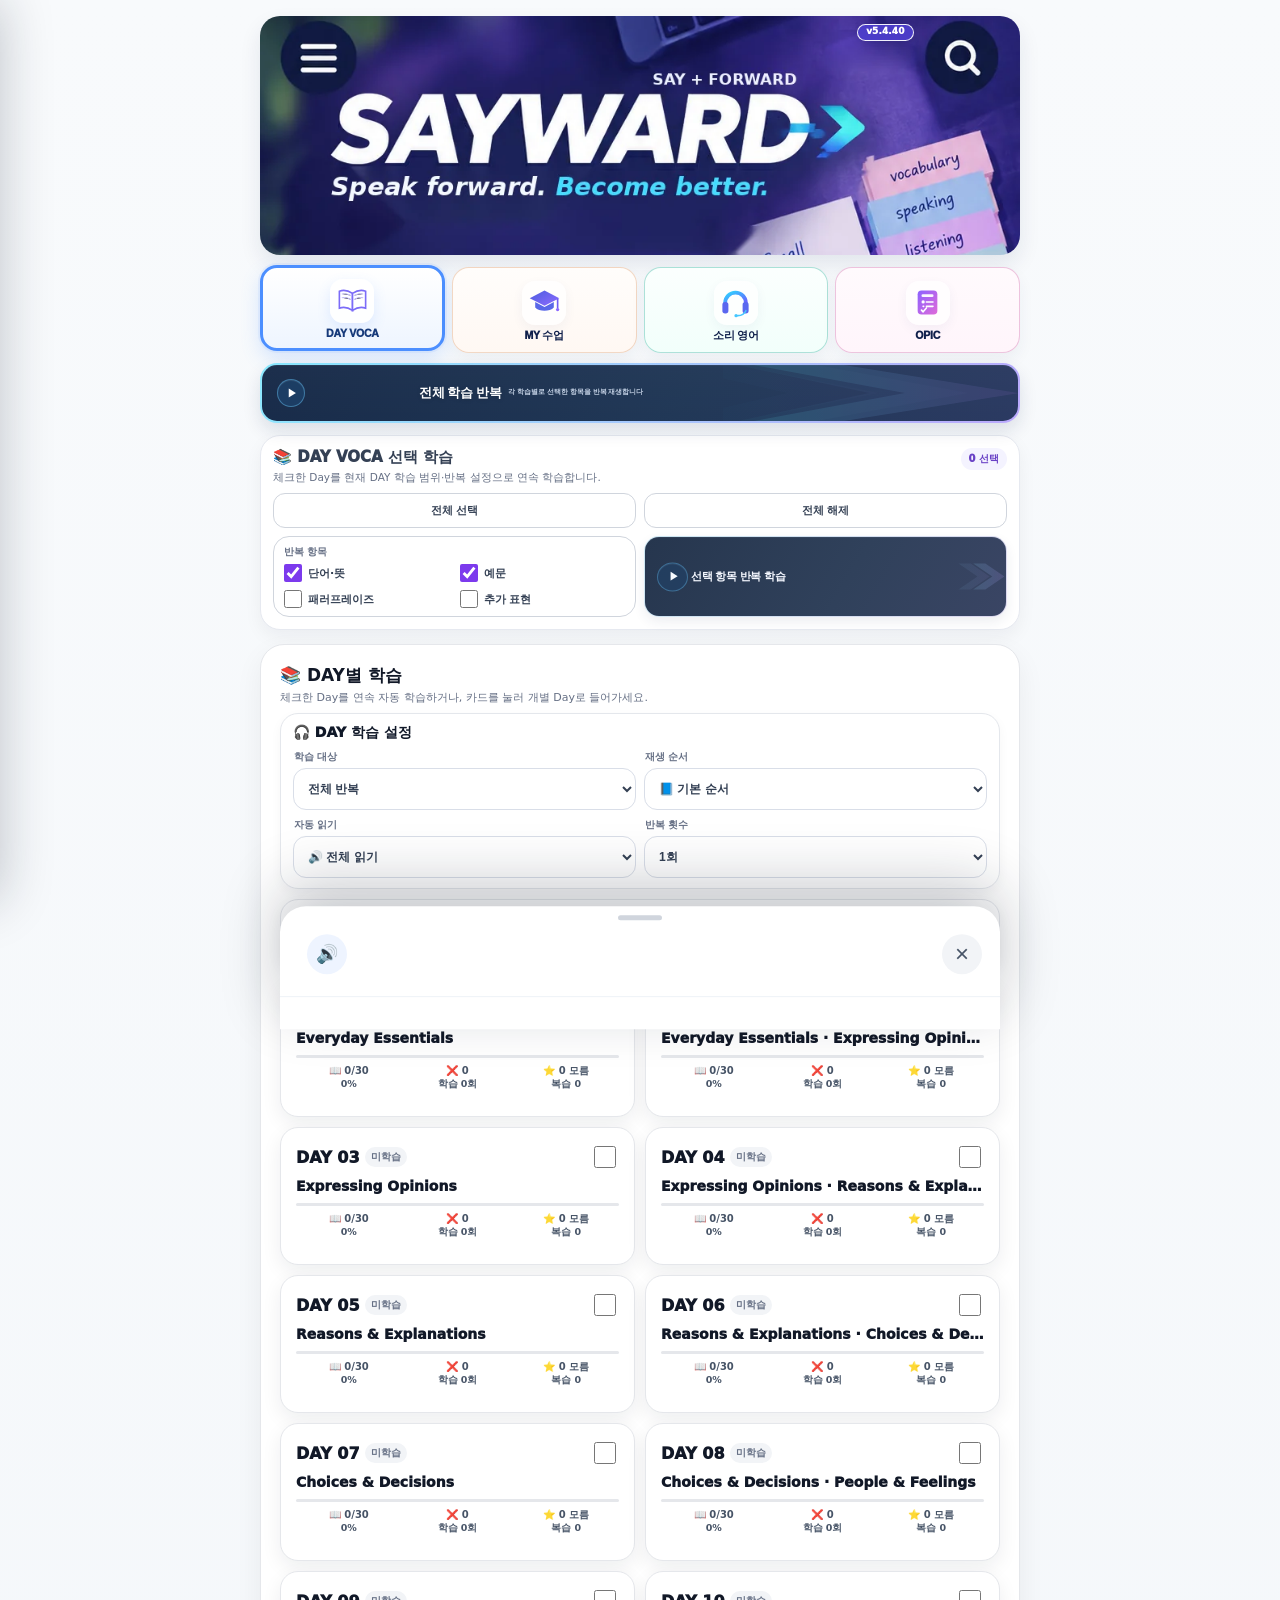
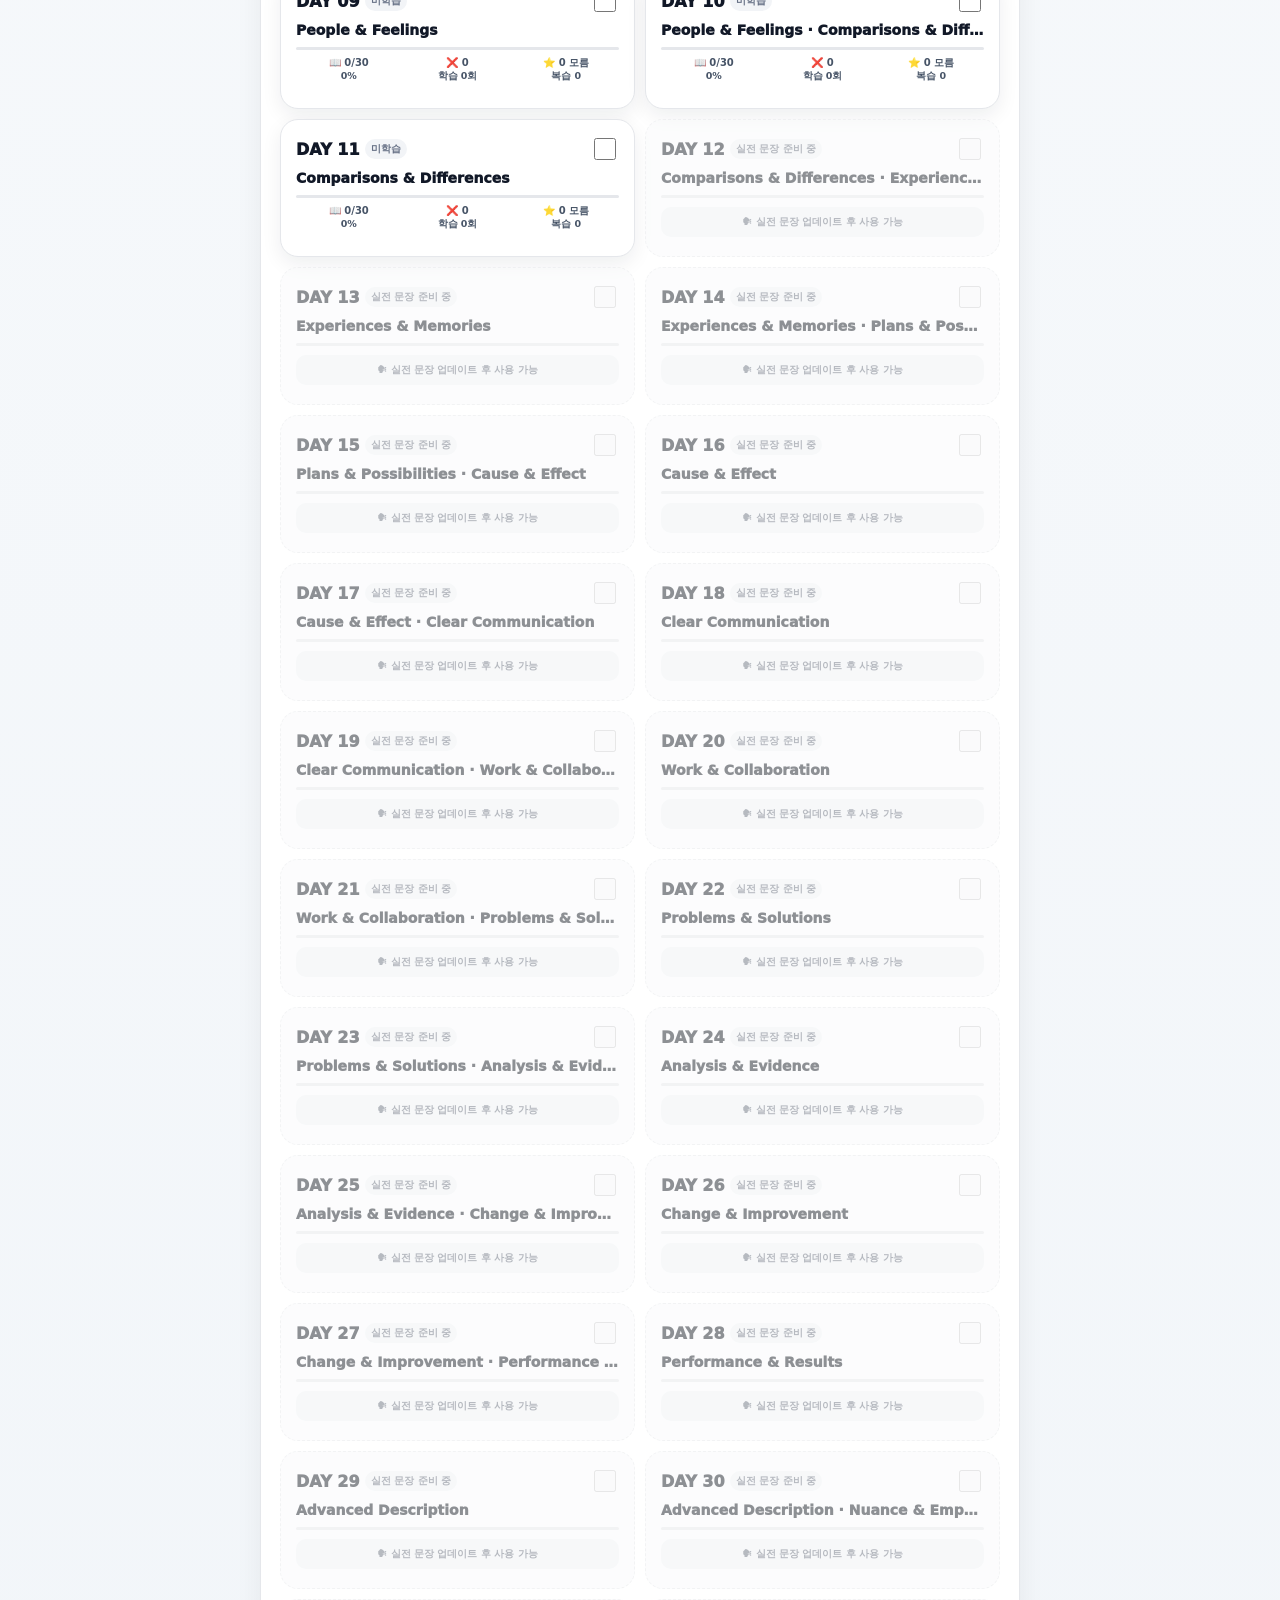
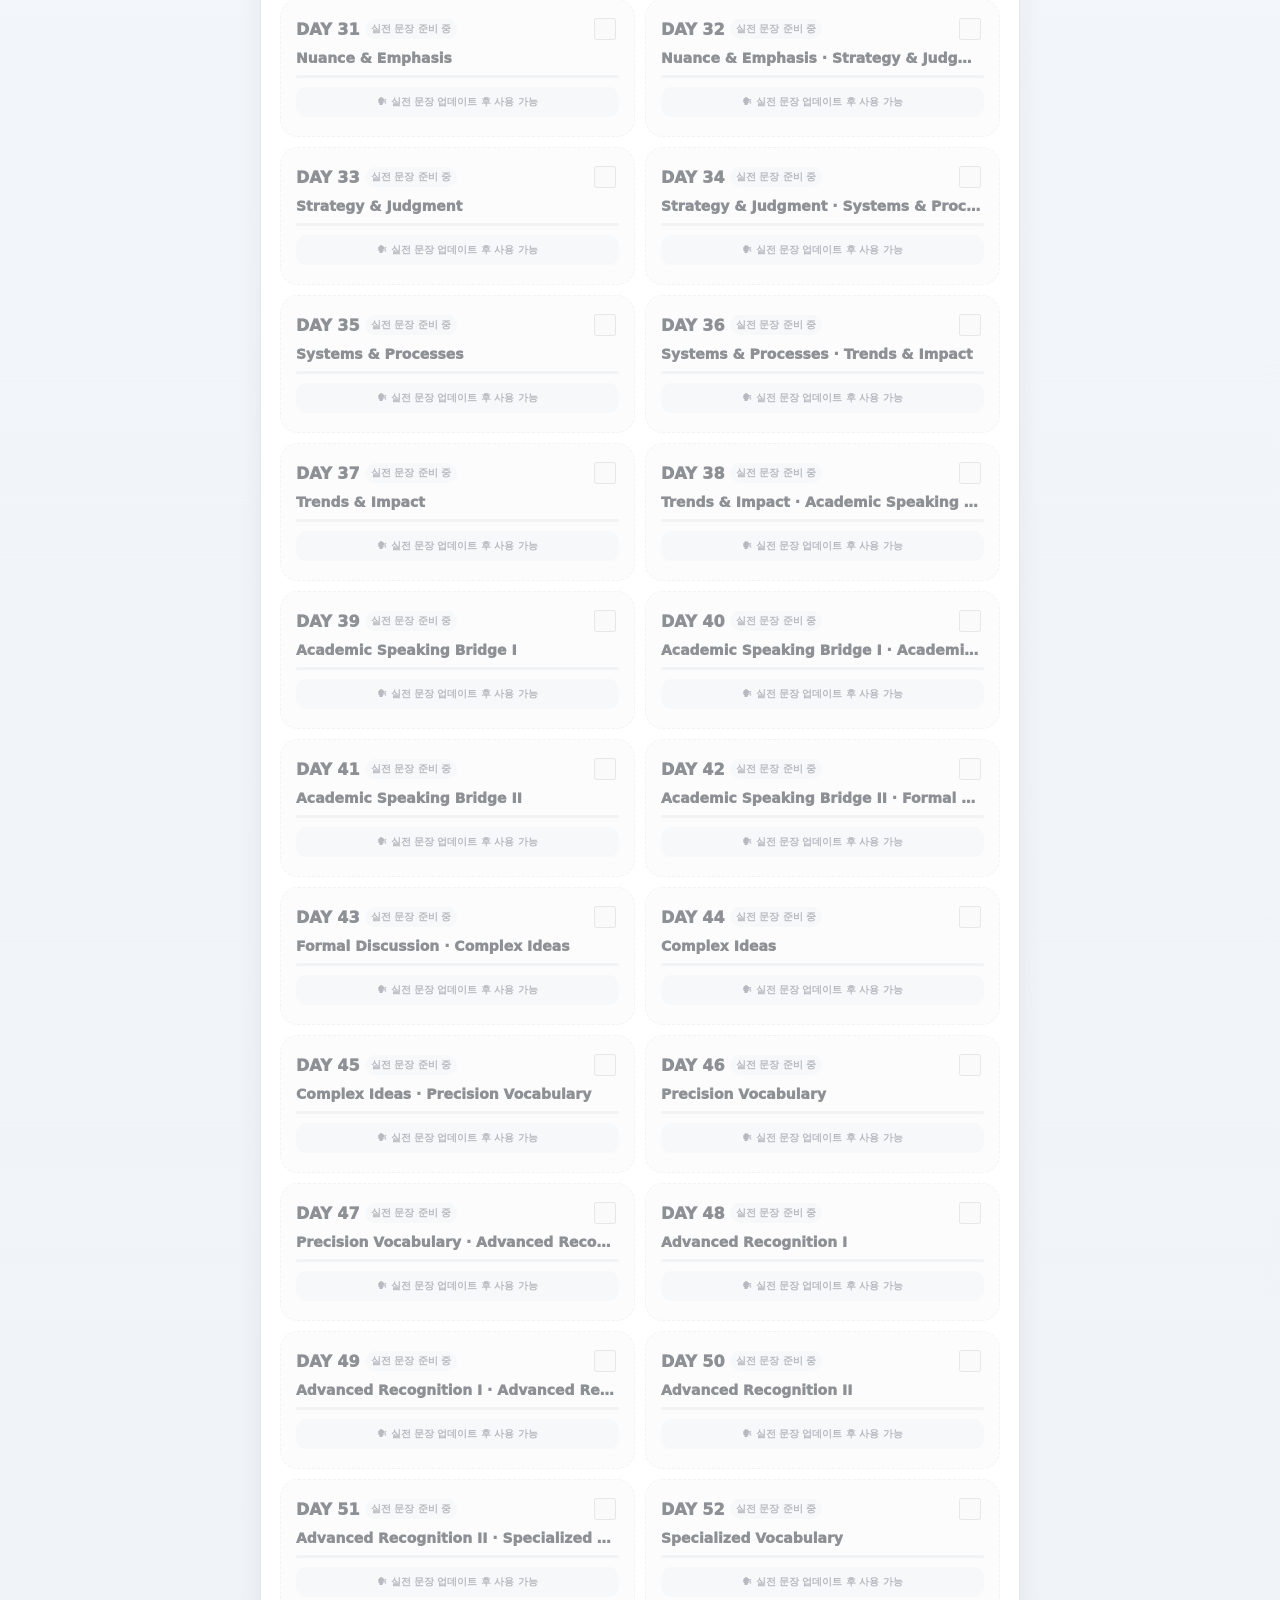
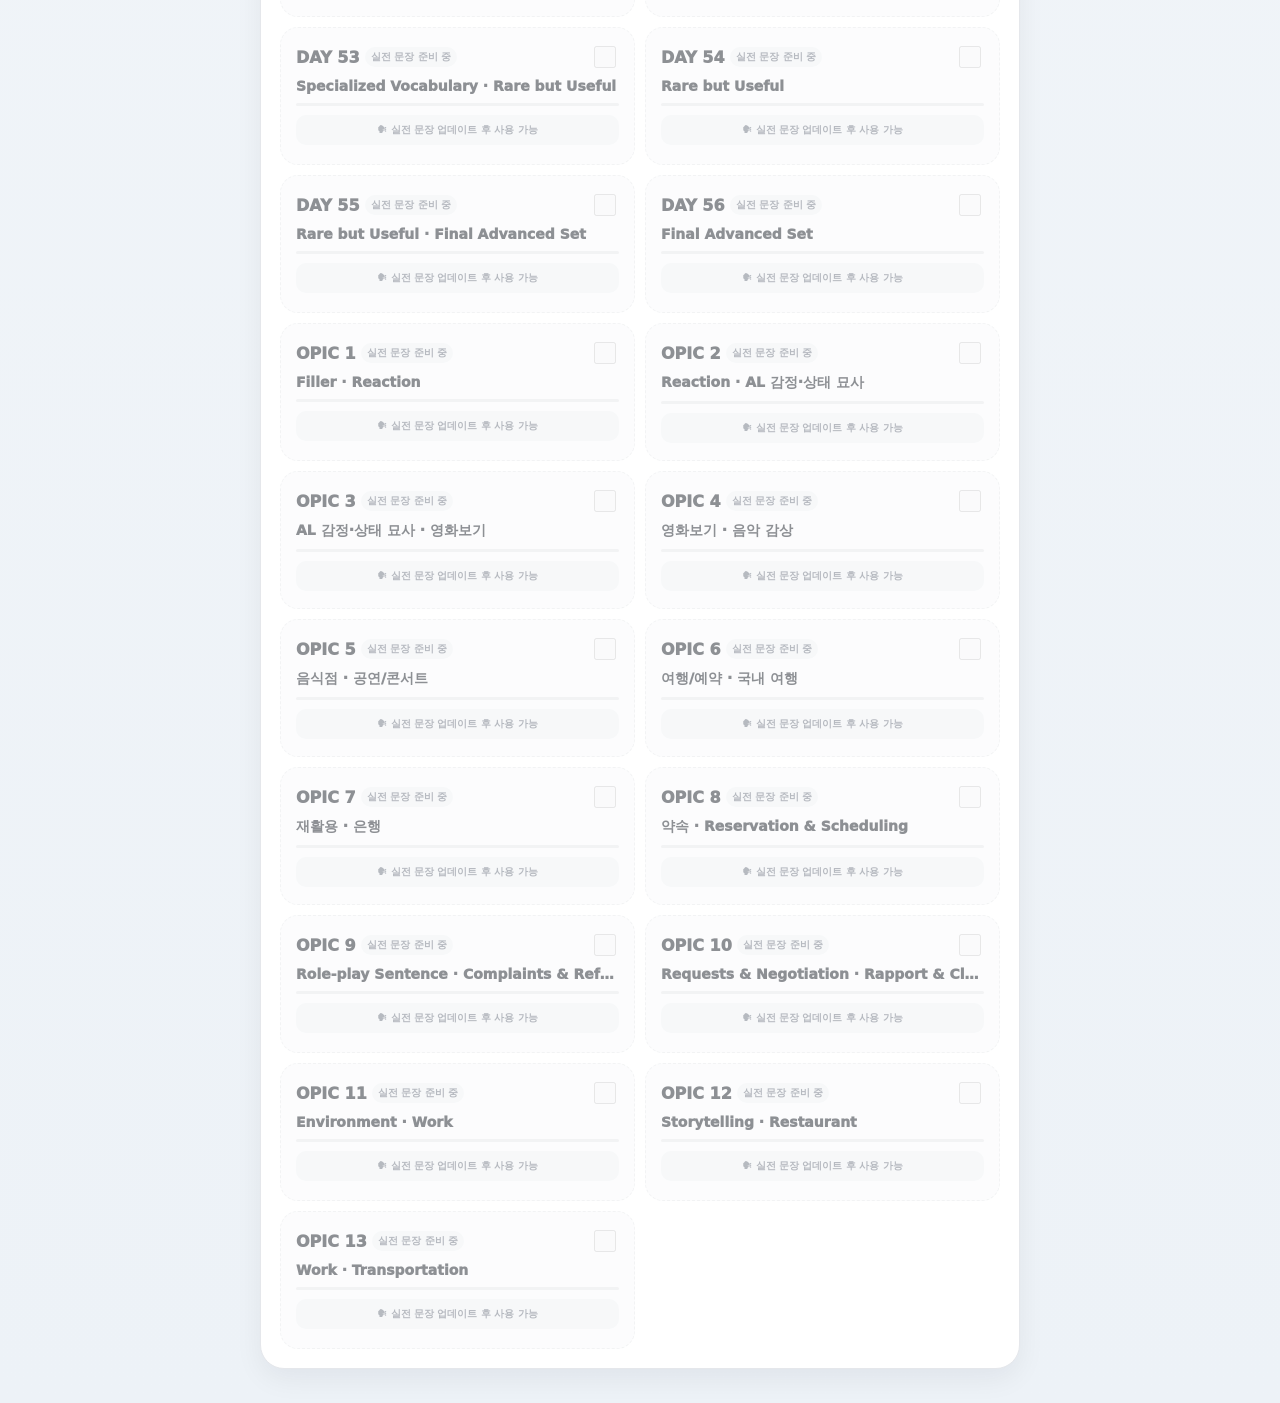
==== commit 6212f7d2: "Add files via upload" ====
--- a/index.html
+++ b/index.html
@@ -1,3 +1,4 @@
+<!-- SAYWARD V5.4.40 BASELINE OPT-A: only embedded home images externalized to WebP; app logic unchanged. -->
 <!doctype html><html lang="ko"><head>
 <!-- SAYWARD V5.4.40 · MY Lesson 20 not as ~ as it used to be -->
 
@@ -609,7 +610,7 @@
 .drawerHeader{
   padding:24px 22px 18px;color:#fff;position:relative;overflow:hidden;box-sizing:border-box;
   min-height:248px;flex:0 0 auto;
-  background-image:linear-gradient(115deg,rgba(7,17,52,.90) 0%,rgba(18,35,88,.76) 52%,rgba(23,27,78,.62) 100%),url("[data-uri]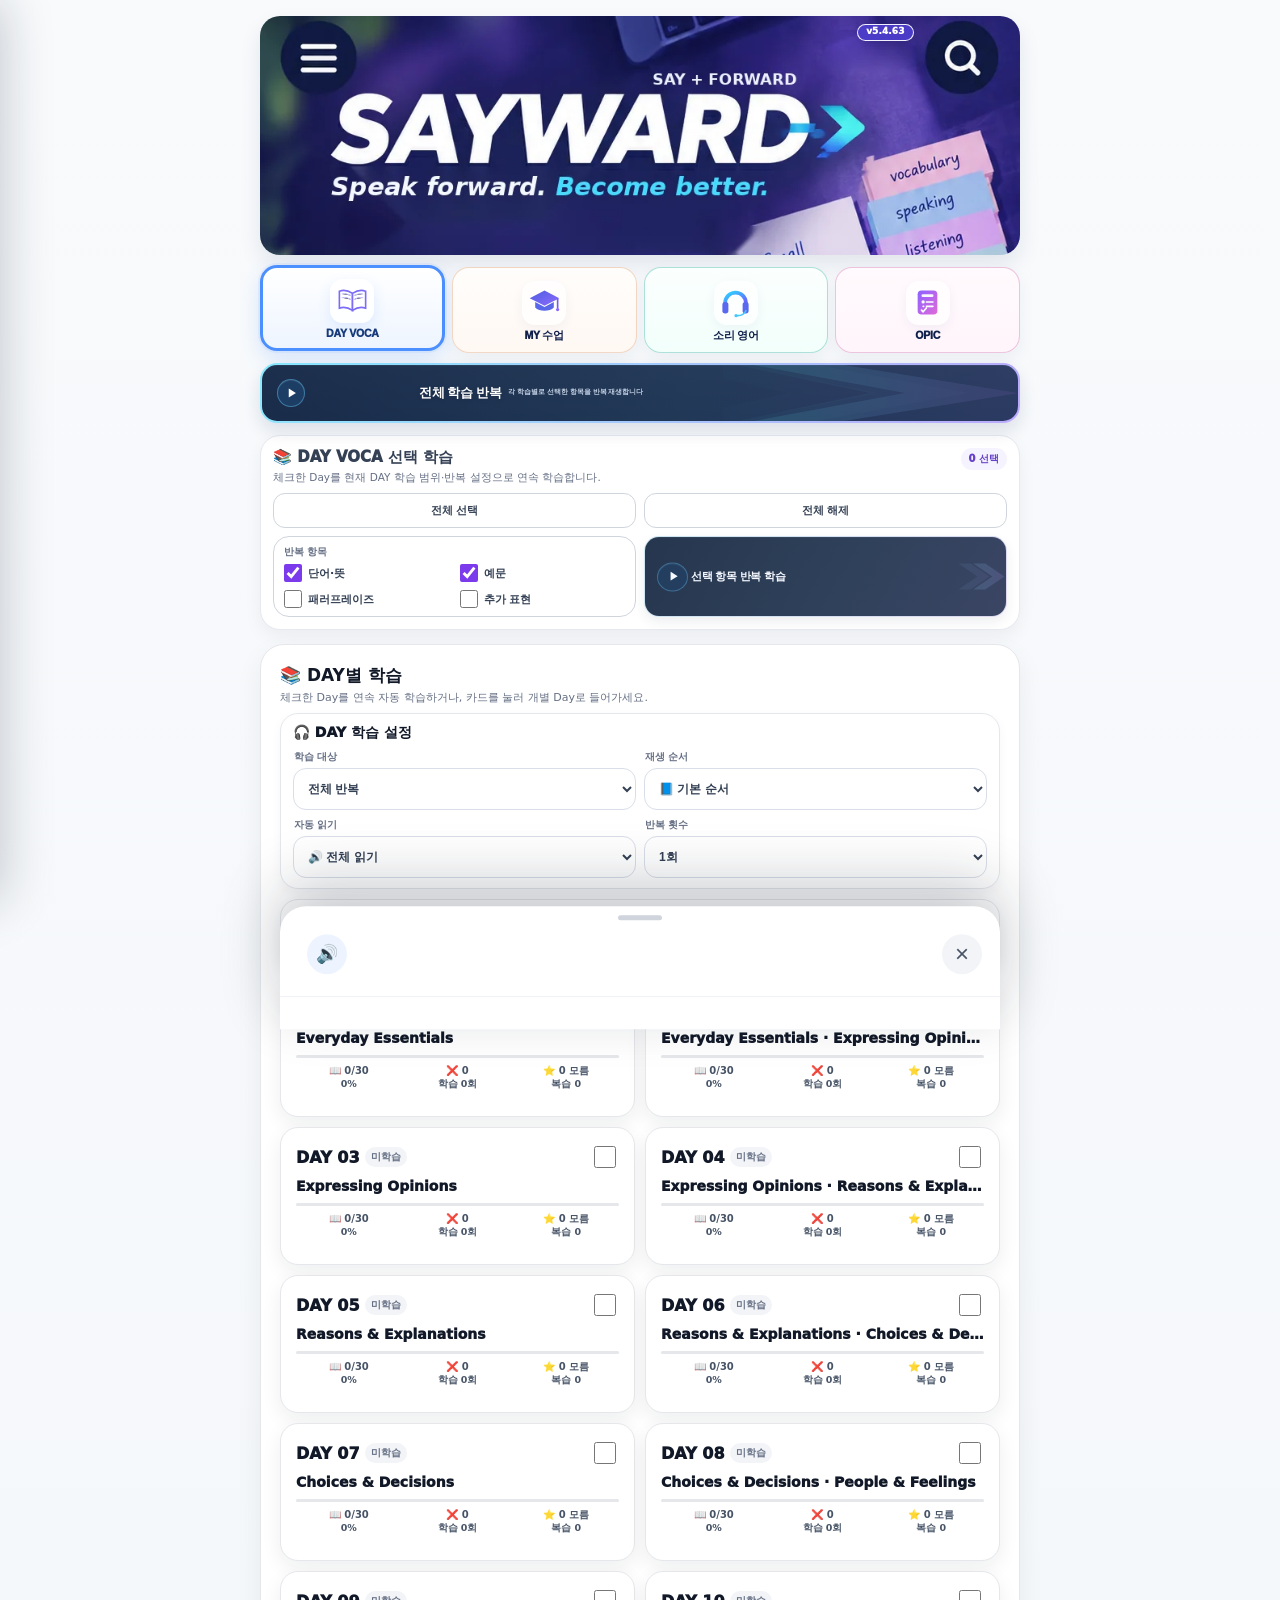
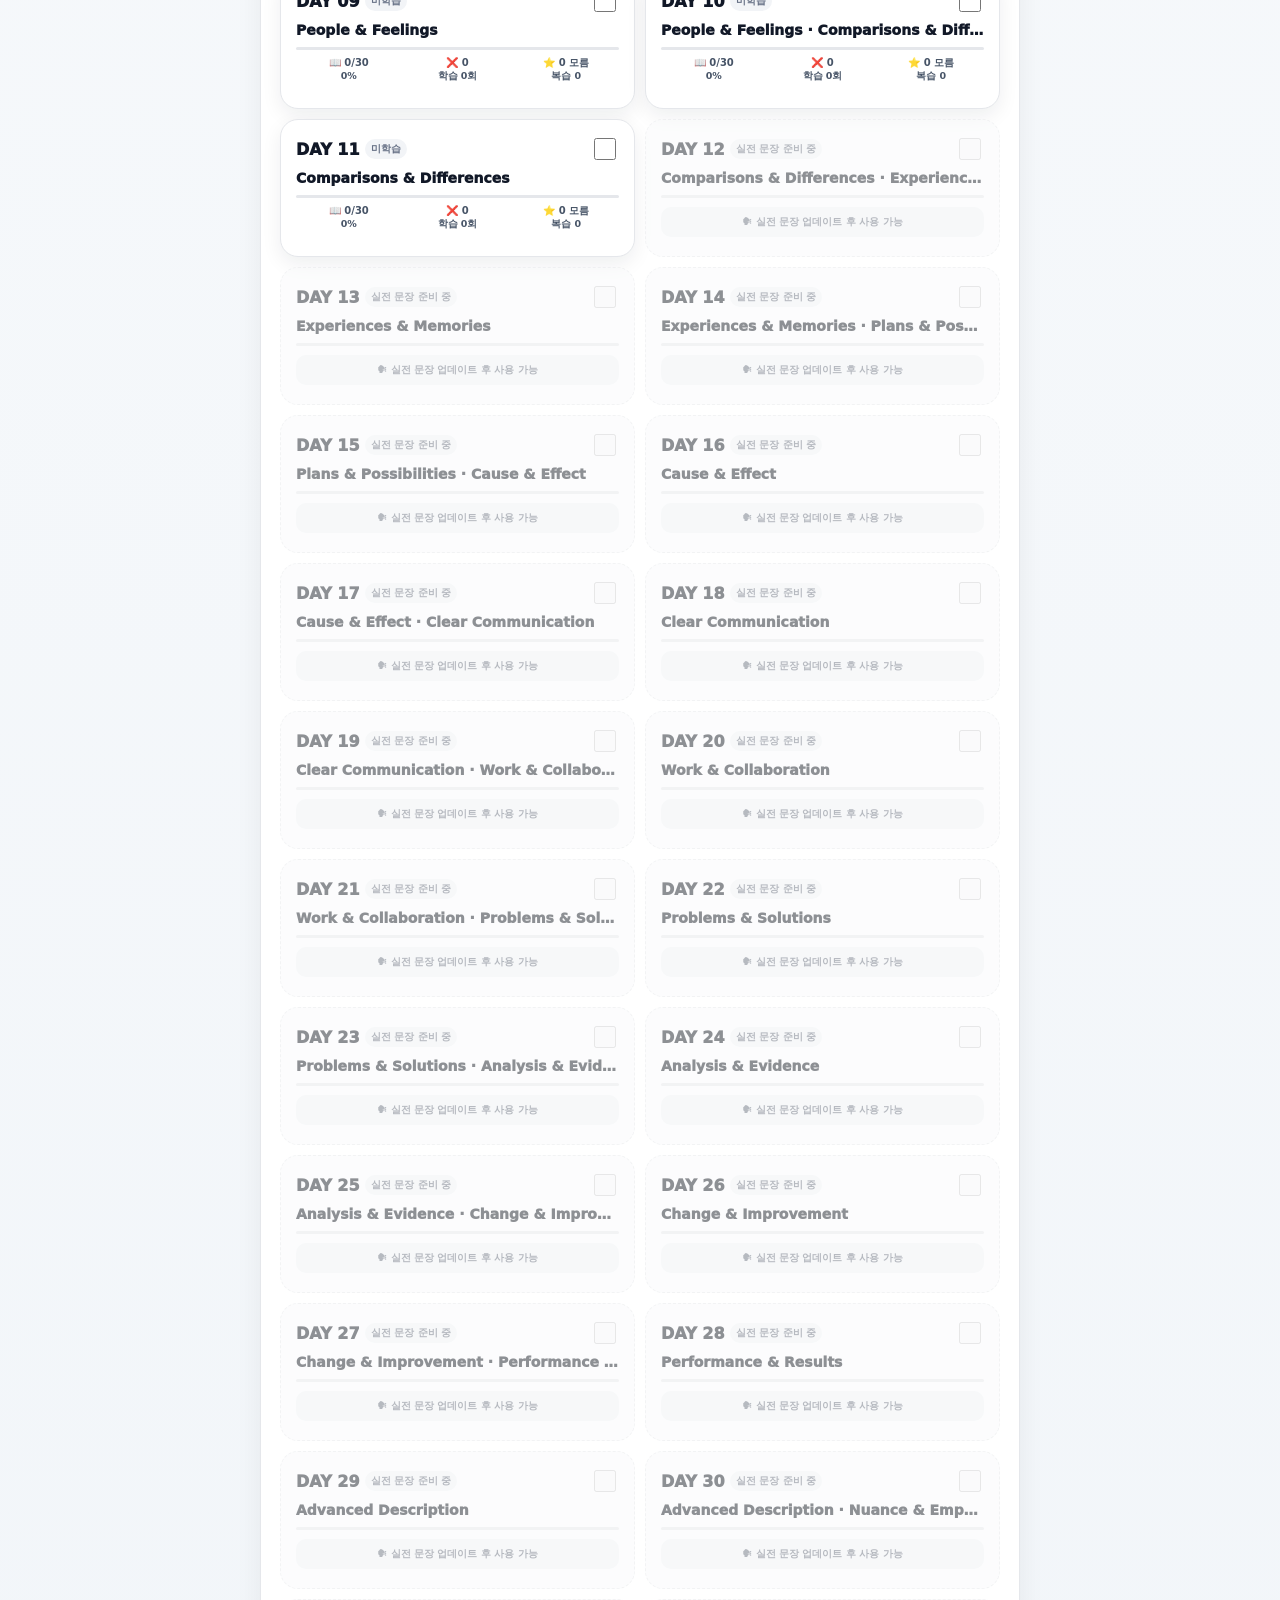
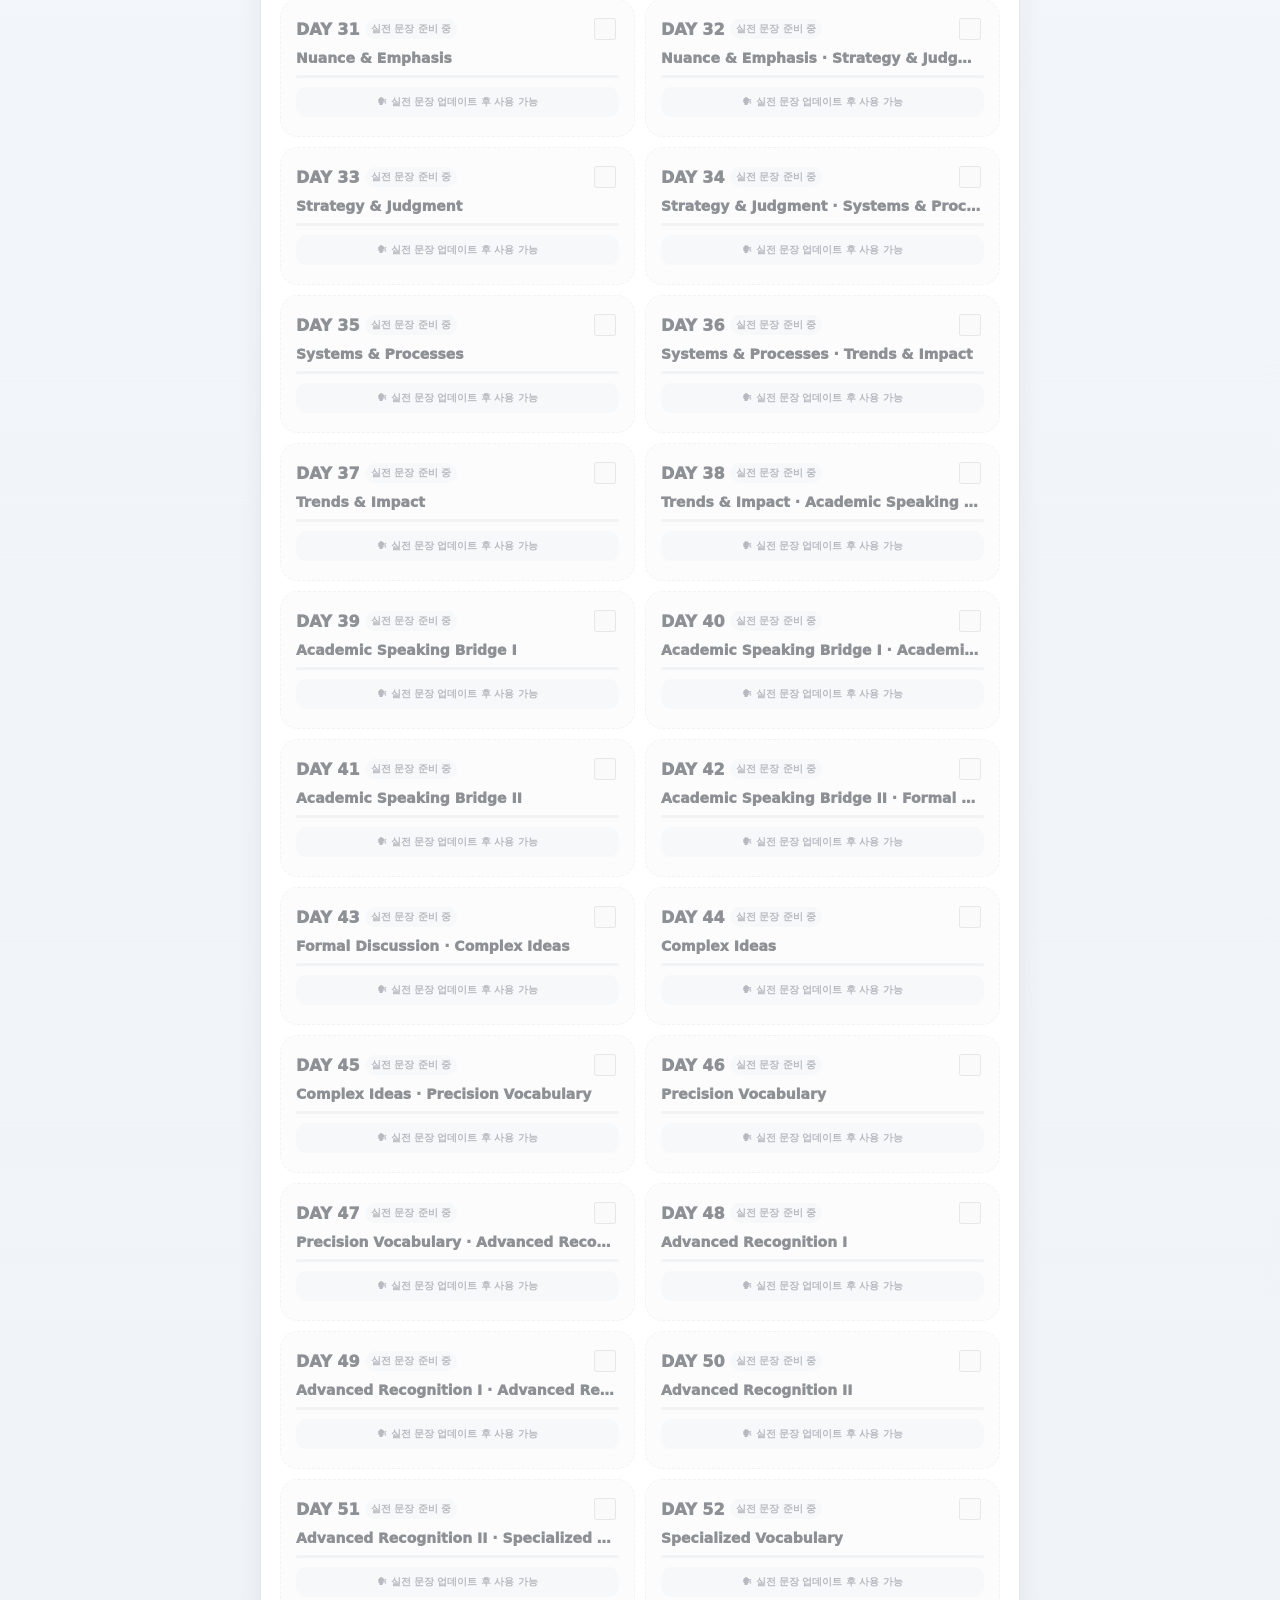
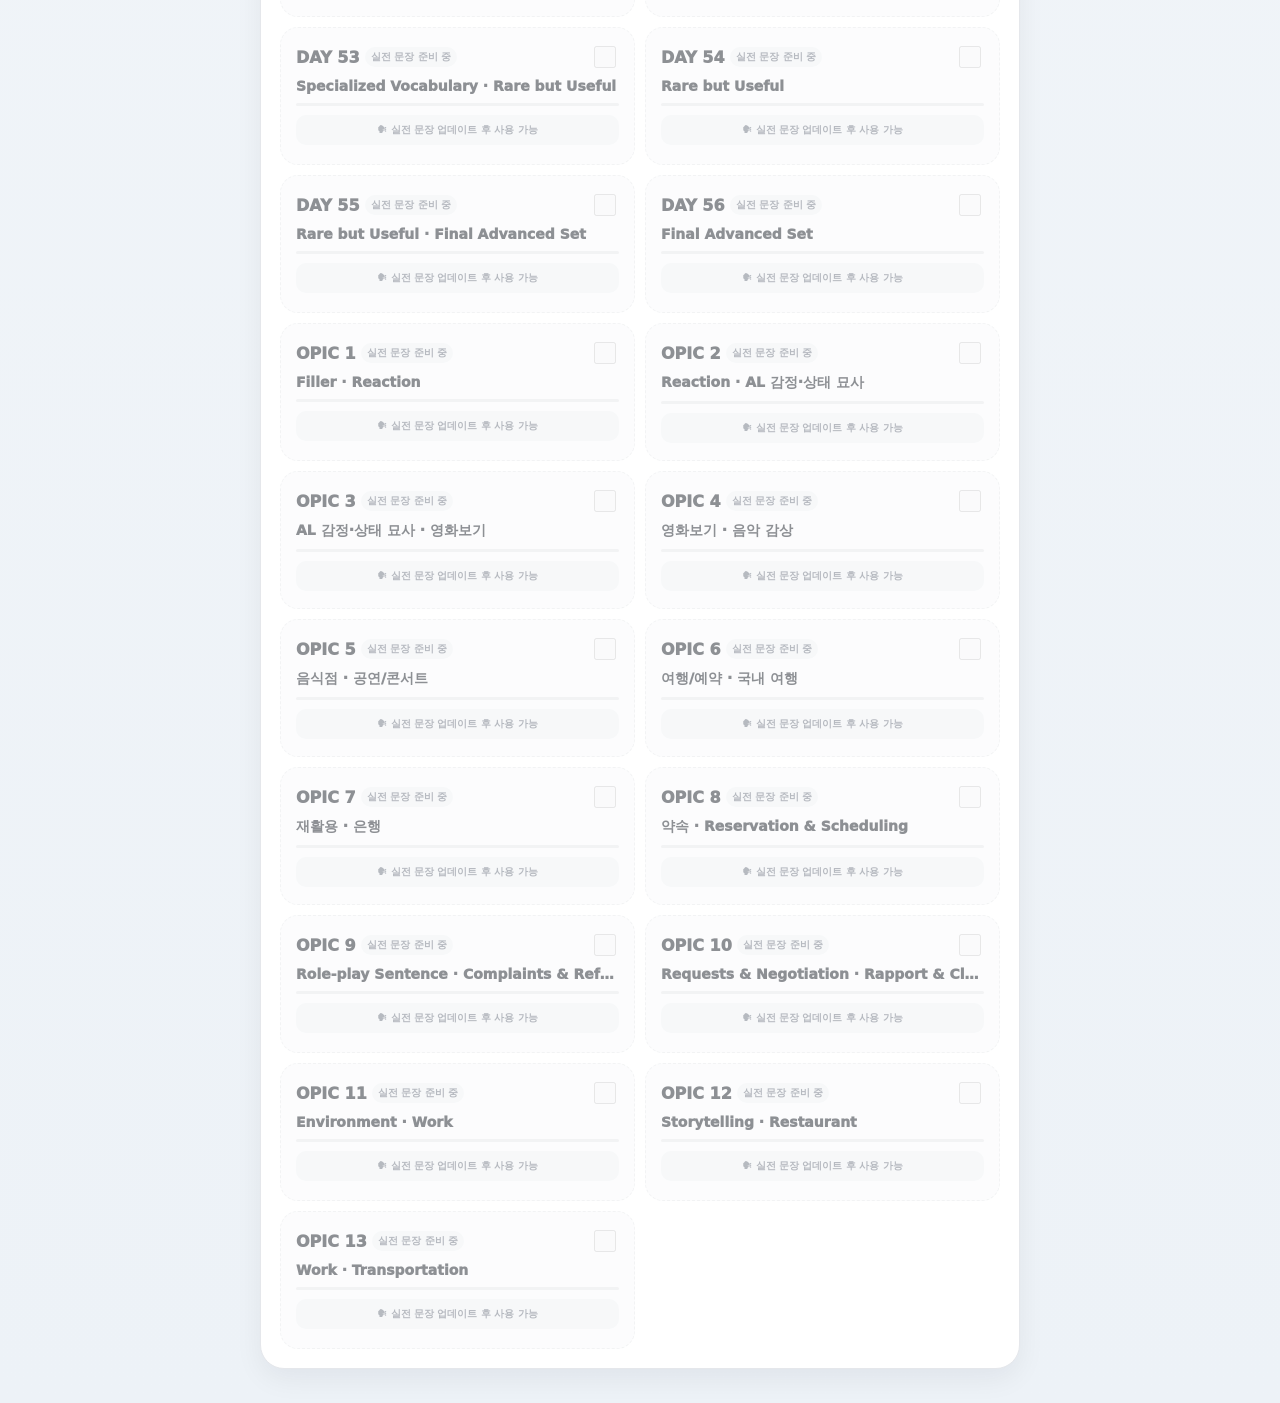
==== commit 663f7844: "Add files via upload" ====
--- a/index.html
+++ b/index.html
@@ -1,10 +1,10 @@
-<!-- SAYWARD V5.4.40 BASELINE OPT-A: only embedded home images externalized to WebP; app logic unchanged. -->
+<!-- SAYWARD V5.4.63 · OPT-G BASELINE + USER DATA BACKUP/RESTORE -->
 <!doctype html><html lang="ko"><head>
-<!-- SAYWARD V5.4.40 · MY Lesson 20 not as ~ as it used to be -->
+<!-- SAYWARD V5.4.63 · OPT-G baseline + user data backup/restore -->
 
 <meta http-equiv="Cache-Control" content="no-cache, no-store, must-revalidate">
 <meta http-equiv="Pragma" content="no-cache">
-<meta http-equiv="Expires" content="0"><meta charset="utf-8"><meta name="viewport" content="width=device-width,initial-scale=1,viewport-fit=cover,interactive-widget=resizes-content"><title>SAYWARD v5.4.40</title>
+<meta http-equiv="Expires" content="0"><meta charset="utf-8"><meta name="viewport" content="width=device-width,initial-scale=1,viewport-fit=cover,interactive-widget=resizes-content"><title>SAYWARD v5.4.63</title>
 
 <meta name="theme-color" content="#2563eb">
 <meta name="mobile-web-app-capable" content="yes">
@@ -3274,6 +3274,7 @@
 
 <button class="drawerItem" data-drawer-action="score"><span class="drawerIcon">📊</span><span class="drawerItemText">학습 통계<small>스코어와 DAY별 기록</small></span></button>
 <button class="drawerItem" data-drawer-action="forget"><span class="drawerIcon">🧠</span><span class="drawerItemText">망각곡선<small>오늘의 복습 대상 확인</small></span></button>
+<button class="drawerItem" data-drawer-action="backupRestore"><span class="drawerIcon">💾</span><span class="drawerItemText">데이터 백업/복원<small>모르는 단어 · 학습 진행 · 통계 · 설정</small></span></button>
 <button class="drawerItem" data-drawer-action="config"><span class="drawerIcon">⚙️</span><span class="drawerItemText">Config<small>음성 · 반복 · 퀴즈 설정</small></span></button>
 <button class="drawerItem" data-drawer-action="usage"><span class="drawerIcon">📘</span><span class="drawerItemText">사용 방법<small>MY VOCA 학습 방법과 기능 안내</small></span></button>
 <button class="drawerItem" data-drawer-action="whatsnew"><span class="drawerIcon">🆕</span><span class="drawerItemText">업데이트 내역<small>이번 버전 변경 사항</small></span></button>
@@ -12588,7 +12589,7 @@
 window.mvSentenceEntryAudit182=mvSentenceEntryAudit182;
 
 /* ===== V5.3.189 · STANDARD APP INFO / UPDATE HISTORY ===== */
-const MV_APP_VERSION='5.4.40';
+const MV_APP_VERSION='5.4.63';
 
 function mvCloseInfoOverlay(){
   const overlay=document.getElementById('mvInfoOverlay');
@@ -12617,6 +12618,14 @@
     `MY ENGLISH v${MV_APP_VERSION}`,
     `
       <div class="mvInfoVersionCard"><b>v${MV_APP_VERSION}</b><span>현재 설치 버전</span></div>
+      <section class="mvInfoSection">
+        <h3>v5.4.63</h3>
+        <ul>
+          <li>OPT-G 안정 기준을 유지한 채 사용자 데이터 JSON 백업/복원 기능을 추가했습니다.</li>
+          <li>모르는 단어, 즐겨찾기, 학습 진행, 통계, 설정 등 SAYWARD localStorage 데이터를 한 파일로 보관할 수 있습니다.</li>
+          <li>복원 실패 시 기존 데이터를 자동으로 되돌리는 롤백 보호를 추가했습니다.</li>
+        </ul>
+      </section>
       <section class="mvInfoSection">
         <h3>v5.4.40</h3>
         <ul><li>MY 수업 13에 Based on everything I've heard so far, ... Chunk를 추가했습니다.</li>
@@ -12894,6 +12903,7 @@
     if(action==='score'){openDay(currentDay||1,'score');return}
     if(action==='forget'){openDay(currentDay||1,'forget');return}
     if(action==='export'){window.exportMyVocaLearningRecords?.();return}
+    if(action==='backupRestore'){window.mvOpenDataBackupRestore?.();return}
     if(action==='config'){openConfiguration();return}
     if(action==='usage'){openUsagePage();return}
     if(action==='whatsnew'){mvOpenUpdateHistory();return}
@@ -22186,7 +22196,7 @@
 }
 
 function boot(){
-  try{document.title='SAYWARD v5.4.40'}catch(e){}
+  try{document.title='SAYWARD v5.4.63'}catch(e){}
   try{ensureMyClassHomeCards()}catch(e){console.warn('[SAYWARD] MY card auto-heal',e)}
   setHomeVisibleClass();bindLauncher();bindOverallProxy();buildDaySettings();placeTodayCard();bindHomeSwipe();
   placeTodayCard();
@@ -22207,7 +22217,7 @@
   const h=home(),bar=document.getElementById('sharedStudySelectBar');
   const cards=[...document.querySelectorAll('#homePage .myClassSection .myClassCard')].slice(0,4);
   return {
-    version:'v5.4.40',mode:currentMode(),defaultMainMode:resolveInitialMainMode(),hero:!!document.getElementById('cleanHeroMenuHit'),launcher:document.querySelectorAll('.cleanModeCard').length,
+    version:'v5.4.63',mode:currentMode(),defaultMainMode:resolveInitialMainMode(),hero:!!document.getElementById('cleanHeroMenuHit'),launcher:document.querySelectorAll('.cleanModeCard').length,
     sharedBar:!!bar,daySettings:!!document.getElementById('cleanDaySettings'),legacyModePanelVisible:!!document.getElementById('homeStudyModePanel')&&getComputedStyle(document.getElementById('homeStudyModePanel')).display!=='none',
     visibleSections:{day:getComputedStyle(document.querySelector('#homePage .daySection')||document.body).display,my:getComputedStyle(document.querySelector('#homePage .myClassSection')||document.body).display,sori:getComputedStyle(document.querySelector('#homePage .soriClassSection')||document.body).display,opic:getComputedStyle(document.querySelector('#homePage .opicClassSection')||document.body).display,friends:getComputedStyle(document.querySelector('#homePage .friendsClassSection')||document.body).display},
     myCards:cards.map(c=>({w:Math.round(c.getBoundingClientRect().width),h:Math.round(c.getBoundingClientRect().height)})),
@@ -22374,7 +22384,7 @@
      Do not append V13/V14 patch blocks. Edit that master block in place only. -->
 <style id="saywardHomeCleanMaster">
 /* ======================================================================
-   SAYWARD HOME CLEAN MASTER — v5.4.40
+   SAYWARD HOME CLEAN MASTER — v5.4.63
    One authoritative home-style block. Do NOT append version patches below.
    Future home UI edits must modify this block in place.
    ====================================================================== */
@@ -22393,7 +22403,7 @@
 #cleanHeroMenuHit,#cleanHeroSearchHit{position:absolute!important;top:0!important;height:100%!important;width:18%!important;border:0!important;background:transparent!important;padding:0!important;z-index:8!important;cursor:pointer!important;-webkit-tap-highlight-color:transparent!important}
 #cleanHeroMenuHit{left:-5px!important} #cleanHeroSearchHit{right:0!important}
 #homePage .homeHero::before{
-  content:"v5.4.40"!important;position:absolute!important;right:14.0%!important;top:8px!important;z-index:6!important;
+  content:"v5.4.63"!important;position:absolute!important;right:14.0%!important;top:8px!important;z-index:6!important;
   min-width:54px!important;padding:2px 8px 3px!important;box-sizing:border-box!important;text-align:center!important;
   border:1.5px solid rgba(255,255,255,.92)!important;border-radius:999px!important;background:rgba(77,62,202,.96)!important;
   color:#fff!important;font-size:9px!important;line-height:1.1!important;font-weight:950!important;letter-spacing:.1px!important;
@@ -22530,4 +22540,160 @@
   #homePage .homeHero::before{top:7px!important;right:13.8%!important;font-size:8.7px!important;min-width:52px!important}
 }
 </style>
+
+<script id="saywardUserBackupRestore5463">
+/* ===== SAYWARD v5.4.63 · USER DATA BACKUP / RESTORE ===== */
+(function(){
+'use strict';
+const SW_BACKUP_SCHEMA='SAYWARD_USER_BACKUP_V1';
+const SW_BACKUP_VERSION='5.4.63';
+const SW_BACKUP_EXACT_KEYS=new Set(['d1stats','d1k']);
+function swIsUserDataKey(key){
+  key=String(key||'');
+  return key.startsWith('mv_')||key.startsWith('myVoca')||key.startsWith('sayward_')||SW_BACKUP_EXACT_KEYS.has(key);
+}
+function swCollectUserStorage(){
+  const out={};
+  for(let i=0;i<localStorage.length;i++){
+    const key=localStorage.key(i);
+    if(key&&swIsUserDataKey(key))out[key]=localStorage.getItem(key);
+  }
+  return out;
+}
+function swBytesOfStorage(storage){
+  try{return new Blob([JSON.stringify(storage)]).size}catch(e){return JSON.stringify(storage||{}).length}
+}
+function swBackupSummary(storage){
+  const keys=Object.keys(storage||{});
+  return {
+    key_count:keys.length,
+    approx_bytes:swBytesOfStorage(storage),
+    has_stats:Object.prototype.hasOwnProperty.call(storage,'mv_unified_stats'),
+    has_favorites:Object.prototype.hasOwnProperty.call(storage,'mv_unified_favs')||Object.prototype.hasOwnProperty.call(storage,'mv_study_favorites_239'),
+    has_progress:Object.prototype.hasOwnProperty.call(storage,'mv_card_study_progress_v2')||Object.prototype.hasOwnProperty.call(storage,'mv_selected_auto_progress_v1'),
+    has_settings:Object.prototype.hasOwnProperty.call(storage,'myVocaConfigurationV1')
+  };
+}
+function swDateStamp(){
+  const d=new Date(),p=n=>String(n).padStart(2,'0');
+  return `${d.getFullYear()}${p(d.getMonth()+1)}${p(d.getDate())}_${p(d.getHours())}${p(d.getMinutes())}`;
+}
+function swDownloadJson(payload,filename){
+  const blob=new Blob([JSON.stringify(payload,null,2)],{type:'application/json;charset=utf-8'});
+  const a=document.createElement('a');
+  const url=URL.createObjectURL(blob);
+  a.href=url;a.download=filename;a.style.display='none';document.body.appendChild(a);a.click();
+  setTimeout(()=>{try{URL.revokeObjectURL(url)}catch(e){};a.remove()},1200);
+}
+window.mvExportSaywardUserBackup=function(){
+  try{
+    if(typeof save==='function')save();
+    const storage=swCollectUserStorage();
+    const payload={
+      schema:SW_BACKUP_SCHEMA,
+      schema_version:1,
+      app_version:SW_BACKUP_VERSION,
+      exported_at:new Date().toISOString(),
+      summary:swBackupSummary(storage),
+      storage
+    };
+    swDownloadJson(payload,`SAYWARD_USER_BACKUP_${swDateStamp()}.json`);
+    const kb=(payload.summary.approx_bytes/1024).toFixed(1);
+    alert(`백업 파일을 만들었습니다.\n\n저장 항목: ${payload.summary.key_count}개\n크기: 약 ${kb} KB\n\n이 JSON 파일을 안전한 곳에 보관해 주세요.`);
+    return payload;
+  }catch(e){
+    console.error('[SAYWARD backup]',e);
+    alert('사용자 데이터 백업에 실패했습니다.');
+    return null;
+  }
+};
+function swValidateBackup(payload){
+  if(!payload||payload.schema!==SW_BACKUP_SCHEMA||payload.schema_version!==1)throw new Error('지원하지 않는 SAYWARD 백업 파일입니다.');
+  if(!payload.storage||typeof payload.storage!=='object'||Array.isArray(payload.storage))throw new Error('백업 데이터 형식이 올바르지 않습니다.');
+  const clean={};
+  for(const [key,val] of Object.entries(payload.storage)){
+    if(!swIsUserDataKey(key))continue;
+    if(typeof val!=='string'&&val!==null)throw new Error(`저장값 형식 오류: ${key}`);
+    if(val!==null)clean[key]=val;
+  }
+  if(!Object.keys(clean).length)throw new Error('복원할 SAYWARD 사용자 데이터가 없습니다.');
+  return clean;
+}
+function swApplyStorageExact(nextStorage){
+  const previous=swCollectUserStorage();
+  try{
+    const currentKeys=[];
+    for(let i=0;i<localStorage.length;i++){
+      const key=localStorage.key(i);if(key&&swIsUserDataKey(key))currentKeys.push(key);
+    }
+    currentKeys.forEach(key=>localStorage.removeItem(key));
+    for(const [key,val] of Object.entries(nextStorage))localStorage.setItem(key,val);
+    return {ok:true,previous};
+  }catch(e){
+    try{
+      const rollbackKeys=[];
+      for(let i=0;i<localStorage.length;i++){
+        const key=localStorage.key(i);if(key&&swIsUserDataKey(key))rollbackKeys.push(key);
+      }
+      rollbackKeys.forEach(key=>localStorage.removeItem(key));
+      for(const [key,val] of Object.entries(previous))localStorage.setItem(key,val);
+    }catch(rollbackError){console.error('[SAYWARD restore rollback]',rollbackError)}
+    throw e;
+  }
+}
+window.mvRestoreSaywardUserBackupFile=async function(file){
+  if(!file)return false;
+  try{
+    const text=await file.text();
+    const payload=JSON.parse(text);
+    const clean=swValidateBackup(payload);
+    const summary=payload.summary||swBackupSummary(clean);
+    const when=payload.exported_at?new Date(payload.exported_at).toLocaleString():'알 수 없음';
+    const ok=confirm(`SAYWARD 사용자 데이터를 복원할까요?\n\n백업 시각: ${when}\n저장 항목: ${Object.keys(clean).length}개\n\n현재 SAYWARD 사용자 데이터는 백업 파일 내용으로 교체됩니다.`);
+    if(!ok)return false;
+    swApplyStorageExact(clean);
+    alert('복원이 완료되었습니다.\n앱을 새로고침하여 복원된 데이터를 적용합니다.');
+    location.reload();
+    return true;
+  }catch(e){
+    console.error('[SAYWARD restore]',e);
+    alert(`복원에 실패했습니다.\n${e?.message||e}\n\n기존 데이터는 가능한 경우 자동으로 유지/복구했습니다.`);
+    return false;
+  }
+};
+window.mvChooseSaywardUserBackup=function(){
+  let input=document.getElementById('saywardUserBackupFileInput5463');
+  if(!input){
+    input=document.createElement('input');
+    input.id='saywardUserBackupFileInput5463';input.type='file';input.accept='.json,application/json';input.style.display='none';
+    input.addEventListener('change',async()=>{const f=input.files&&input.files[0];if(f)await window.mvRestoreSaywardUserBackupFile(f);input.value='';});
+    document.body.appendChild(input);
+  }
+  input.click();
+};
+window.mvOpenDataBackupRestore=function(){
+  const storage=swCollectUserStorage(),summary=swBackupSummary(storage),kb=(summary.approx_bytes/1024).toFixed(1);
+  if(typeof mvOpenInfoOverlay!=='function'){
+    if(confirm(`현재 SAYWARD 사용자 데이터 ${summary.key_count}개 (약 ${kb} KB)\n\n확인: 백업 파일 만들기\n취소: 종료`))window.mvExportSaywardUserBackup();
+    return;
+  }
+  mvOpenInfoOverlay('💾 데이터 백업/복원',`SAYWARD v${SW_BACKUP_VERSION}`,
+    `<div class="mvInfoVersionCard"><b>${summary.key_count}개</b><span>현재 사용자 데이터 · 약 ${kb} KB</span></div>
+     <section class="mvInfoSection"><h3>백업</h3><p>모르는 단어, 즐겨찾기, 학습 진행, 통계, 설정을 JSON 파일 한 개로 저장합니다.</p>
+       <button id="saywardBackupExportBtn5463" type="button" style="width:100%;padding:14px;border:0;border-radius:12px;background:#2563eb;color:#fff;font-weight:900;font-size:15px">⬇️ JSON 백업 파일 만들기</button></section>
+     <section class="mvInfoSection"><h3>복원</h3><p>이 기능으로 만든 JSON 백업 파일을 선택하면 현재 사용자 데이터를 해당 백업 시점으로 되돌립니다.</p>
+       <button id="saywardBackupRestoreBtn5463" type="button" style="width:100%;padding:14px;border:1px solid #cbd5e1;border-radius:12px;background:#fff;color:#0f172a;font-weight:900;font-size:15px">⬆️ JSON 백업 파일에서 복원</button></section>
+     <section class="mvInfoSection"><p style="margin:0;color:#64748b;font-size:12px;line-height:1.6">※ 앱 본체와 학습 콘텐츠 파일은 백업하지 않습니다. Chrome의 사이트 데이터 삭제 전에 이 백업 파일을 만들어 두는 것을 권장합니다.</p></section>`);
+  setTimeout(()=>{
+    const ex=document.getElementById('saywardBackupExportBtn5463');if(ex)ex.onclick=()=>window.mvExportSaywardUserBackup();
+    const re=document.getElementById('saywardBackupRestoreBtn5463');if(re)re.onclick=()=>window.mvChooseSaywardUserBackup();
+  },0);
+};
+window.mvSaywardBackupAudit5463=function(){
+  const storage=swCollectUserStorage();
+  return {version:'5.4.63',schema:SW_BACKUP_SCHEMA,summary:swBackupSummary(storage),menu:!!document.querySelector('[data-drawer-action="backupRestore"]')};
+};
+})();
+</script>
+
 </body></html>
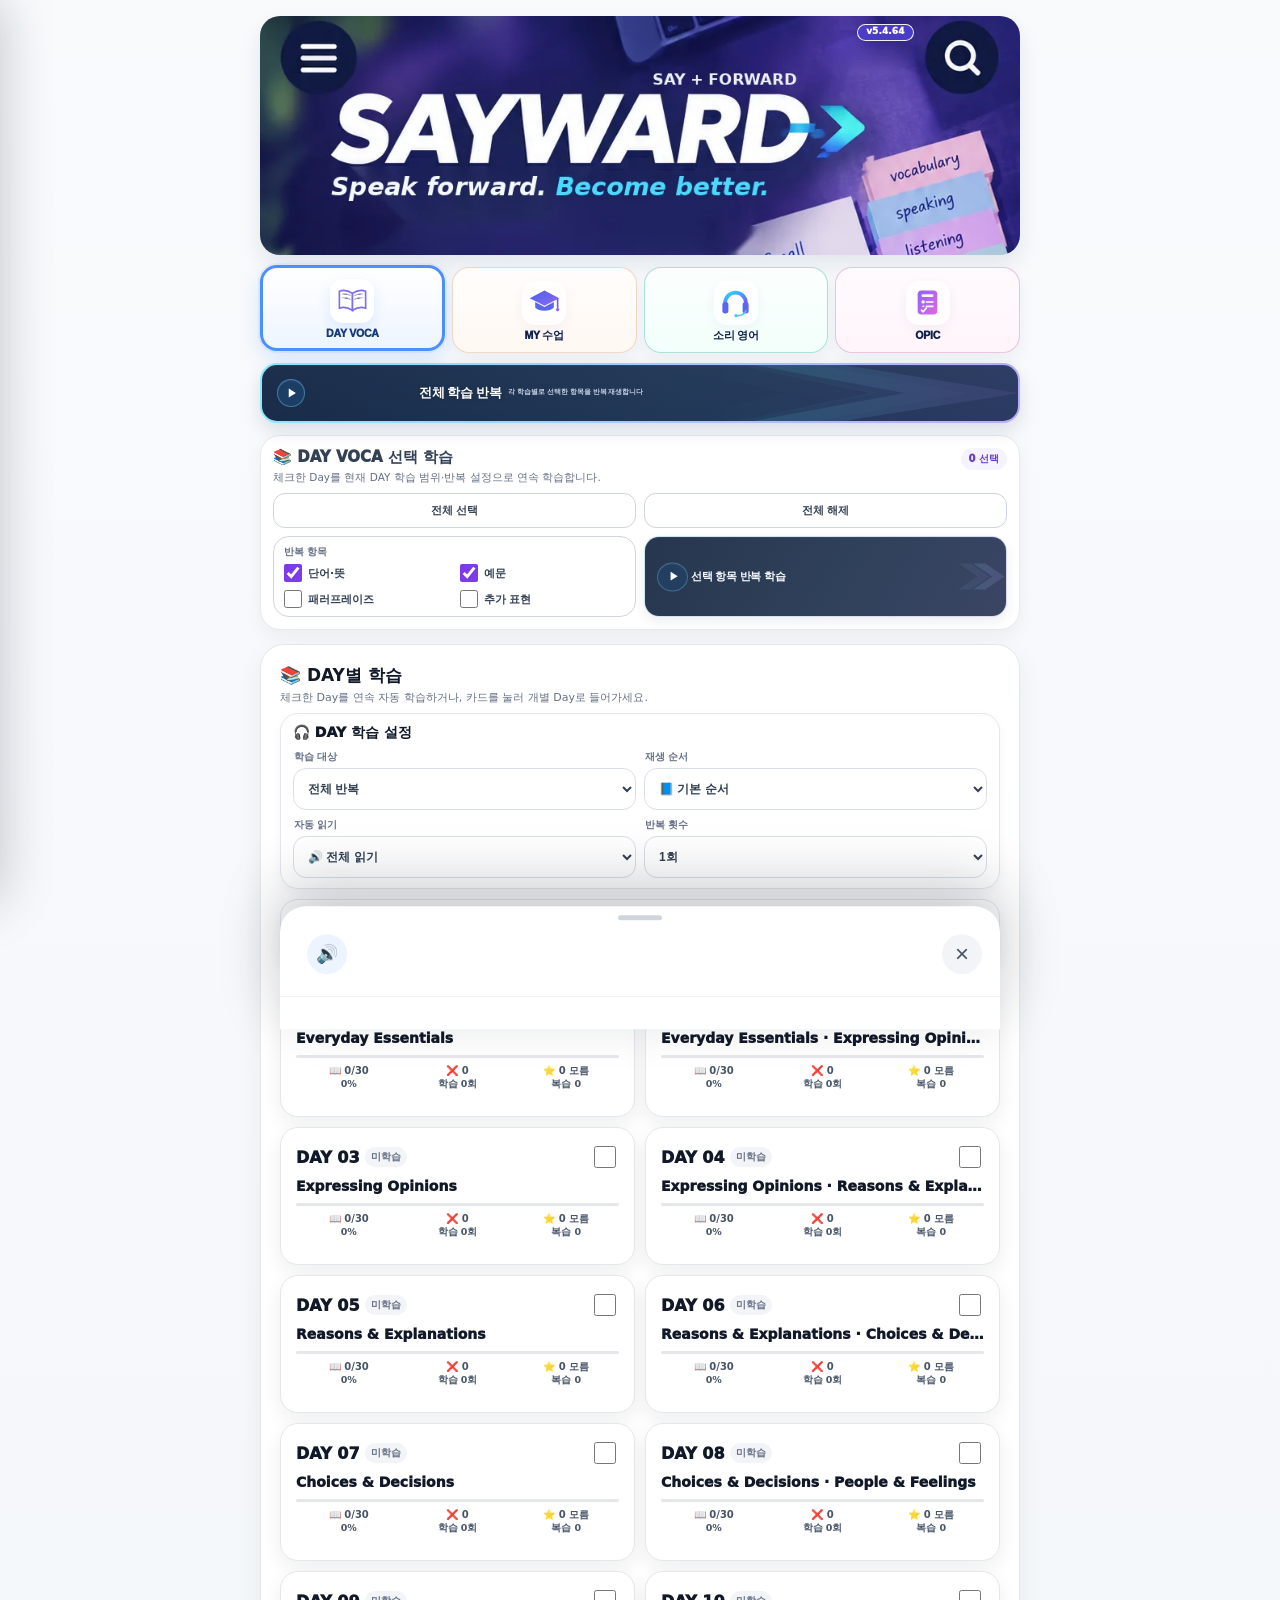
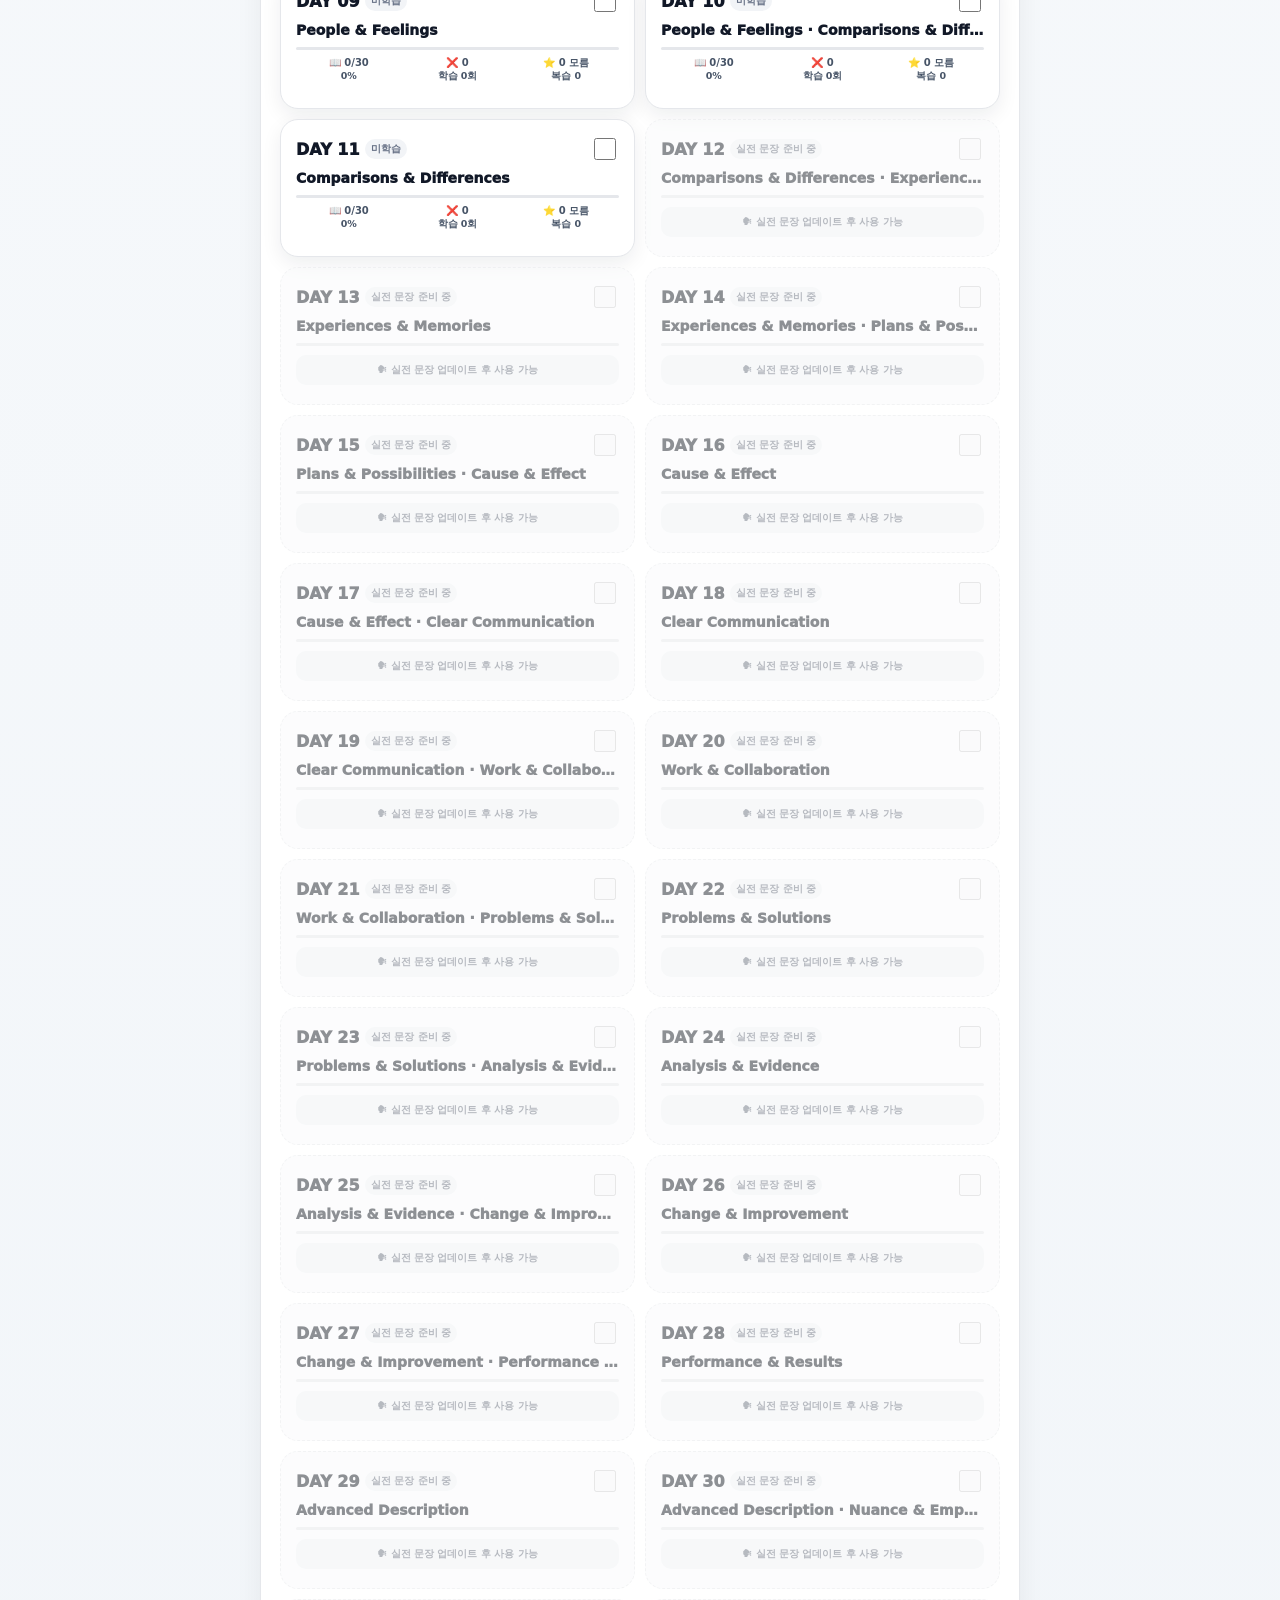
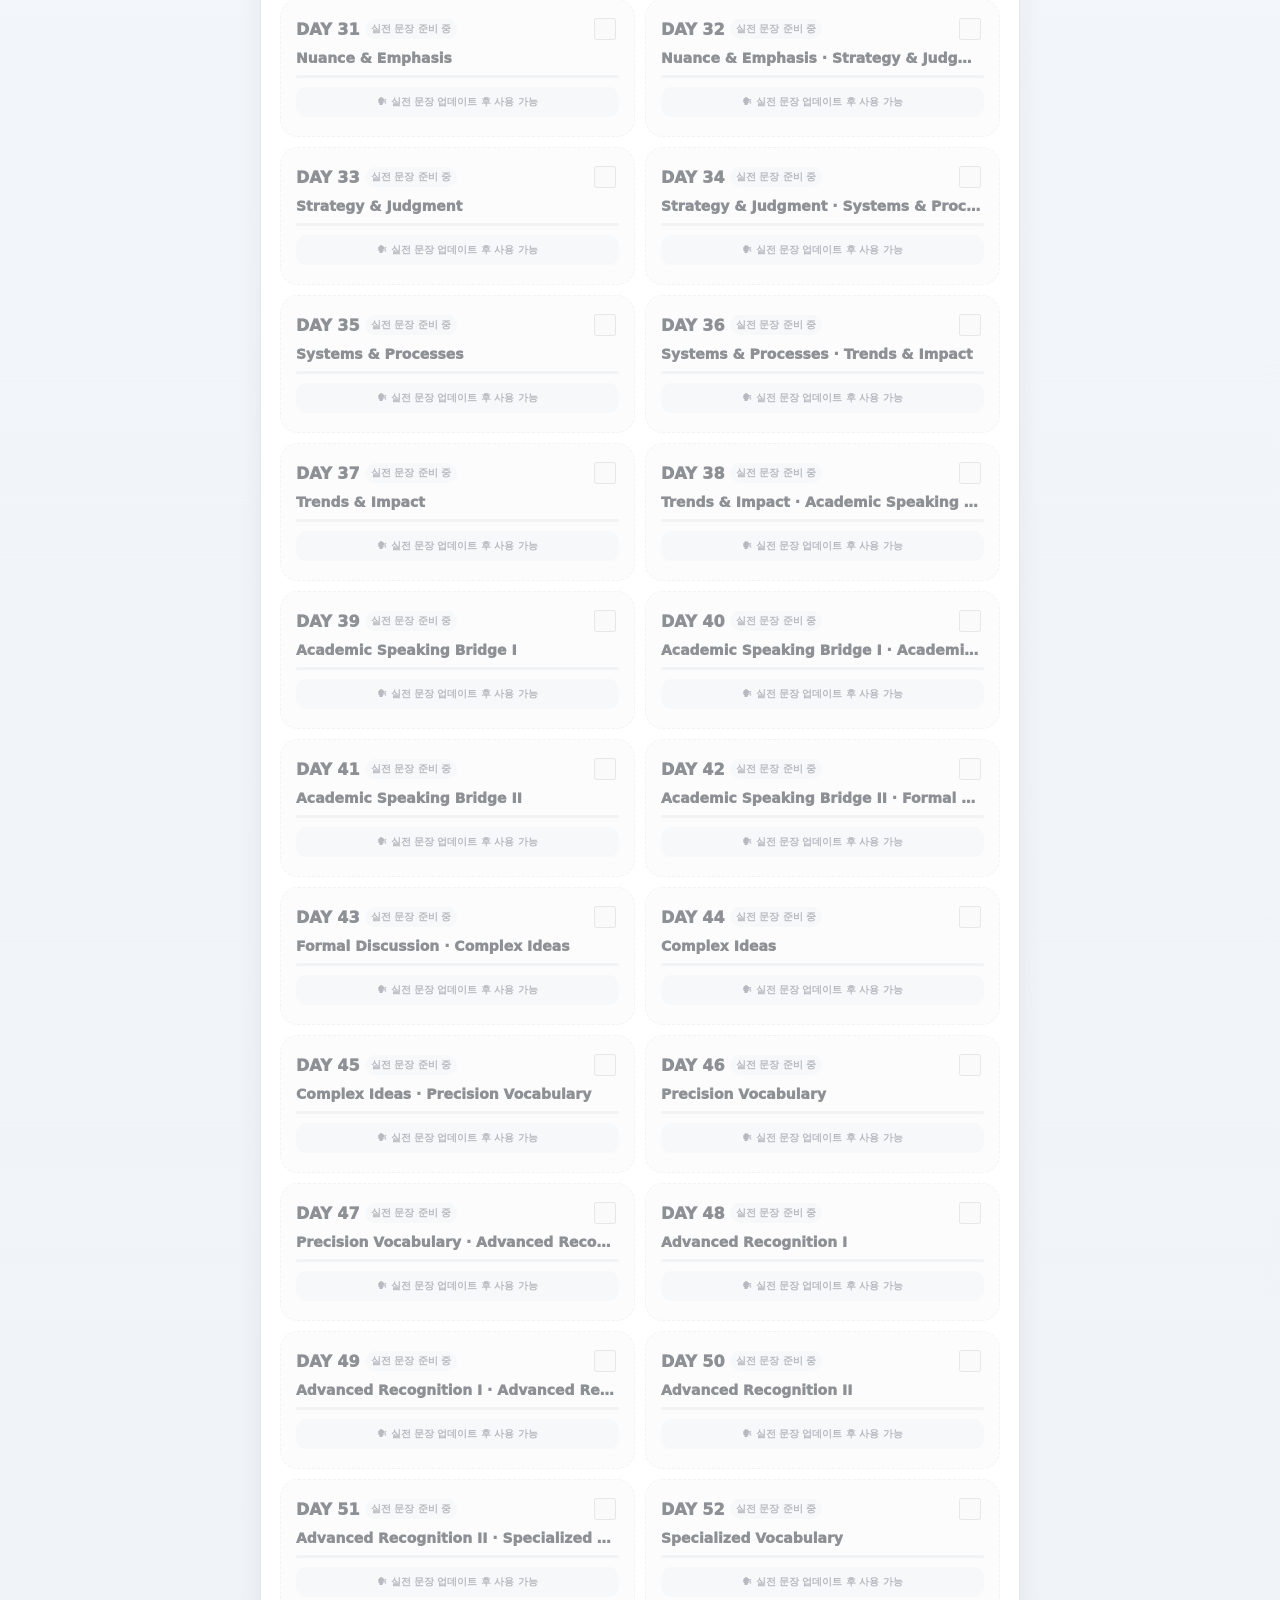
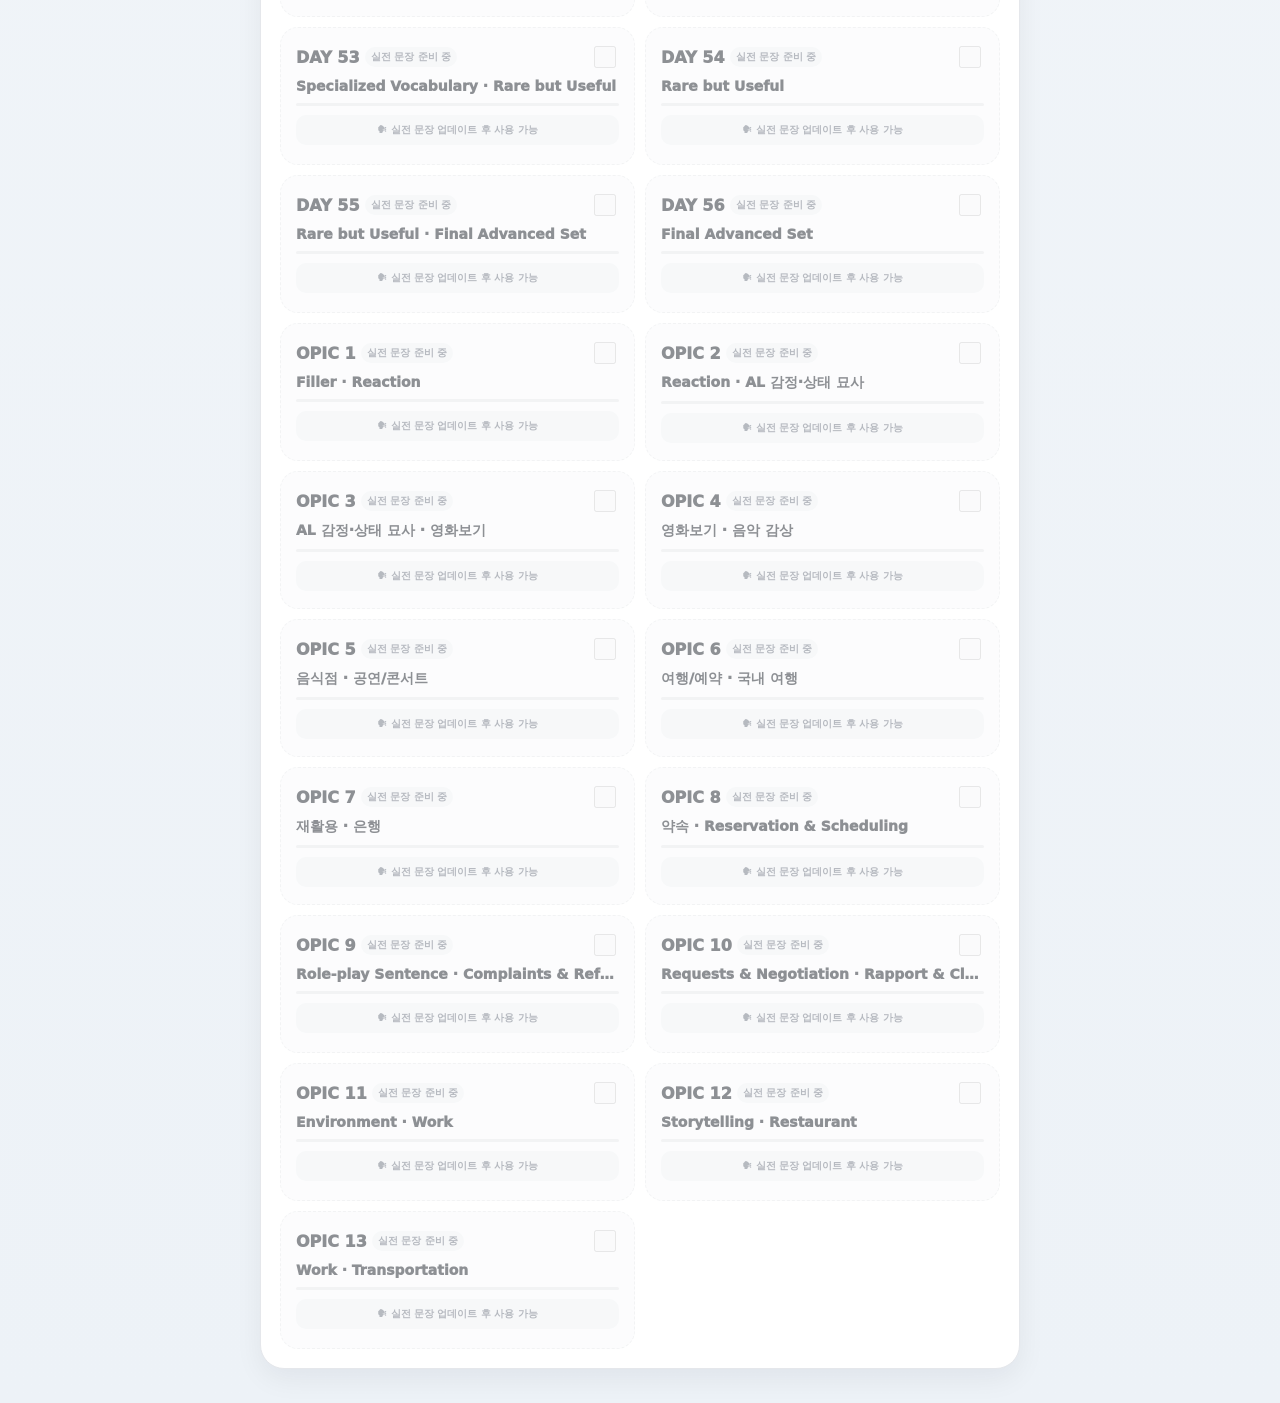
==== commit d52fa9b8: "Add files via upload" ====
--- a/index.html
+++ b/index.html
@@ -1,10 +1,10 @@
-<!-- SAYWARD V5.4.63 · OPT-G BASELINE + USER DATA BACKUP/RESTORE -->
+<!-- SAYWARD V5.4.65 · OPT-G + BACKUP/RESTORE + MY13 + FRIENDS S01E02 3 PATTERNS -->
 <!doctype html><html lang="ko"><head>
-<!-- SAYWARD V5.4.63 · OPT-G baseline + user data backup/restore -->
+<!-- SAYWARD V5.4.65 · OPT-G baseline + backup/restore + MY13 + FRIENDS S01E02 come close/blow my mind/beyond me -->
 
 <meta http-equiv="Cache-Control" content="no-cache, no-store, must-revalidate">
 <meta http-equiv="Pragma" content="no-cache">
-<meta http-equiv="Expires" content="0"><meta charset="utf-8"><meta name="viewport" content="width=device-width,initial-scale=1,viewport-fit=cover,interactive-widget=resizes-content"><title>SAYWARD v5.4.63</title>
+<meta http-equiv="Expires" content="0"><meta charset="utf-8"><meta name="viewport" content="width=device-width,initial-scale=1,viewport-fit=cover,interactive-widget=resizes-content"><title>SAYWARD v5.4.65</title>
 
 <meta name="theme-color" content="#2563eb">
 <meta name="mobile-web-app-capable" content="yes">
@@ -4110,13 +4110,13 @@
 const MY_CLASS_LESSON_11={"corrections":[{"source":"9/28 Real Class · Long Drive","ko":"고향까지 가는 데 거의 11시간이 걸렸다.","en":"It took me almost 11 hours to get to my hometown.","bad":"I got to my hometown... almost 11 hours.","tip":"It took me + 시간 + to + 동사 = ~하는 데 …시간이 걸렸다.","chunkRefs":[{"id":"my11_it_took","text":"It took me almost 11 hours to"}]},{"source":"9/28 Real Class · Long Drive","ko":"휴게소가 너무 붐벼서 들어가려는 걸 여러 번 포기했다.","en":"I gave up trying to get into the rest area several times because it was too crowded.","bad":"I forgave to go into the service area.","tip":"give up + ~ing = ~하는 것을 포기하다. forgive와 구분.","chunkRefs":[{"id":"my11_give_up","text":"gave up trying to"}]},{"source":"9/28 Real Class · Long Drive","ko":"운전하면서 잠들지 않으려고 노래를 불렀다.","en":"I sang along to music to stay awake while driving.","bad":"It's the best way to stay alive.","tip":"stay awake = 깨어 있다. stay alive는 '살아남다'라는 뜻.","chunkRefs":[{"id":"my11_stay_awake","text":"stay awake while driving"}]},{"source":"9/28 Real Class · Teacher Phrase","ko":"그 노래를 들으면 오히려 더 졸리지 않아요?","en":"Doesn't it make you more sleepy?","tip":"Doesn't it make you + 형용사? = 그게 오히려 너를 ~하게 하지 않아?","chunkRefs":[{"id":"my11_make_you","text":"Doesn't it make you more sleepy"}]},{"source":"9/28 Real Class · Teacher Phrase","ko":"그 노래는 정말 귀에 착 붙는다.","en":"It's really catchy.","tip":"catchy = 노래·문구 등이 기억에 잘 남는, 귀에 착 붙는.","chunkRefs":[{"id":"my11_catchy","text":"really catchy"}]},{"source":"9/28 Real Class · Family Roles","ko":"형제들과 나는 전을 만드는 일을 맡았다.","en":"My brothers and I were in charge of making jeon.","tip":"be in charge of + 명사/~ing = ~을 담당하다.","chunkRefs":[{"id":"my11_in_charge","text":"were in charge of making"}]},{"source":"9/28 Real Class · Childhood","ko":"나는 방과 후에 소에게 먹이를 주는 일을 맡았다.","en":"I was in charge of feeding the cows after school.","bad":"I have to feed my cows.","tip":"과거의 반복 역할은 was in charge of ~ing로 정리하면 자연스럽다.","chunkRefs":[{"id":"my11_in_charge","text":"in charge of feeding the cows"}]},{"source":"9/28 Real Class · Childhood","ko":"그 당시에는 거의 모든 집에서 소를 키웠다.","en":"At that time, almost every family raised cows.","bad":"Every family usually laser cow.","tip":"raise cows = 소를 키우다.","chunkRefs":[{"id":"my11_raise","text":"raised cows"}]},{"source":"9/28 Real Class · Childhood","ko":"소가 송아지를 낳으면 그 송아지를 팔아서 꽤 많은 돈을 벌 수 있었다.","en":"When a cow gave birth to a calf, we could make good money by selling it.","tip":"give birth to + 새끼/아이 = ~을 낳다. make good money = 꽤 많은 돈을 벌다.","chunkRefs":[{"id":"my11_birth","text":"gave birth to a calf"},{"id":"my11_good_money","text":"make good money"}]},{"source":"9/28 Real Class · Education","ko":"도시의 고등학교에 진학하기 위해 정말 열심히 공부했다.","en":"I studied really hard so I could get into a high school in the city.","tip":"so I could + 동사 = ~할 수 있도록 / ~하기 위해.","chunkRefs":[{"id":"my11_so_i_could","text":"so I could get into"}]},{"source":"9/28 Real Class · Career","ko":"고등학교를 졸업한 뒤 바로 삼성에 취직했다.","en":"After high school, I went straight to work for Samsung.","tip":"go straight to work for + 회사 = 졸업 후 바로 ~에서 일하기 시작하다.","chunkRefs":[{"id":"my11_go_straight","text":"went straight to work for"}]},{"source":"9/28 Real Class · Career","ko":"낮에는 일하고 밤에는 대학에 다녔다.","en":"I worked during the day and went to university at night.","tip":"during the day / at night를 대비해서 한 덩어리로 익힌다.","chunkRefs":[{"id":"my11_day_night","text":"during the day and went to university at night"}]},{"source":"9/28 Real Class · Career","ko":"나중에는 4년제 대학에 편입했고 결국 대학원에도 진학했다.","en":"Later, I transferred to a four-year university and eventually went to graduate school.","tip":"transfer to + 학교 = ~로 편입하다. eventually = 결국.","chunkRefs":[{"id":"my11_transfer","text":"transferred to a four-year university"}]},{"source":"9/28 Real Class · Reflection","ko":"공부에 너무 집중한 나머지 인생을 즐기는 법을 제대로 배우지 못했다.","en":"I was so focused on studying that I never really learned how to enjoy life.","bad":"I just focus on studying... I didn't learn how to enjoy my life.","tip":"so + 형용사 + that ~ = 너무 ~해서 …하다.","chunkRefs":[{"id":"my11_so_that","text":"so focused on studying that"}]},{"source":"9/28 Real Class · Reflection","ko":"20대로 돌아갈 수 있다면 인생을 조금 더 즐길 것이다.","en":"If I could go back to my twenties, I would enjoy life a little more.","tip":"If I could ~, I would ~ = 현재와 다른 가정을 말하는 기본 패턴.","chunkRefs":[{"id":"my11_if_could","text":"If I could go back to my twenties"}]},{"source":"9/28 Real Class · Teacher Phrase","ko":"돌이켜보면 후회되는 게 있나요?","en":"Looking back, in hindsight, do you have any regrets?","tip":"Looking back / In hindsight = 돌이켜보면.","chunkRefs":[{"id":"my11_looking_back","text":"Looking back"},{"id":"my11_hindsight","text":"In hindsight"}]},{"source":"9/28 Real Class · Teacher Phrase","ko":"정말 많은 일을 겪었네요.","en":"You went through a lot.","tip":"go through a lot = 많은 힘든 일·경험을 겪다.","chunkRefs":[{"id":"my11_go_through","text":"went through a lot"}]},{"source":"9/28 Real Class · Teacher Phrase","ko":"지금 그 일을 진행 중인가요? 실제로 그것을 위해 뭔가 하고 있나요?","en":"Are you in the middle of it? Are you actually doing something about it?","tip":"be in the middle of ~ = ~하는 중이다. do something about it = 문제·목표를 위해 실제 행동하다.","chunkRefs":[{"id":"my11_middle","text":"in the middle of it"},{"id":"my11_do_something","text":"doing something about it"}]},{"source":"9/28 Real Class · Teacher Phrase","ko":"여기까지 정말 많이 왔네요.","en":"You've come a long way.","tip":"come a long way = 과거에 비해 크게 발전하다 / 많은 과정을 거쳐 여기까지 오다.","chunkRefs":[{"id":"my11_long_way","text":"come a long way"}]},{"source":"9/28 Real Class · Teacher Phrase","ko":"좋은 기회를 찾으면 놓치지 않고 붙잡는다.","en":"When you find a good opportunity, you hold on to it.","tip":"hold on to + 것 = 놓치지 않고 유지하다 / 붙잡다.","chunkRefs":[{"id":"my11_hold_on","text":"hold on to it"}]},{"source":"9/28 Real Class · Countryside","ko":"시골에서 살려면 생계를 꾸릴 방법을 찾아야 한다.","en":"To live in the countryside, you have to find ways to make ends meet.","tip":"make ends meet = 수입 안에서 생계를 꾸리다.","chunkRefs":[{"id":"my11_ends_meet","text":"make ends meet"}]}],"chunks":[{"id":"my11_it_took","pattern":"It took me + time + to ~","ko":"~하는 데 …시간이 걸렸다","example":"It took me almost 11 hours to get to my hometown.","exampleKo":"고향까지 가는 데 거의 11시간이 걸렸다."},{"id":"my11_give_up","pattern":"give up ~ing","ko":"~하는 것을 포기하다","example":"I gave up trying to get into the rest area.","exampleKo":"휴게소에 들어가려는 것을 포기했다."},{"id":"my11_stay_awake","pattern":"stay awake","ko":"잠들지 않고 깨어 있다","example":"I sang along to music to stay awake.","exampleKo":"잠들지 않으려고 음악에 맞춰 노래했다."},{"id":"my11_make_you","pattern":"Doesn't it make you + adjective?","ko":"그게 너를 ~하게 하지 않아?","example":"Doesn't it make you more sleepy?","exampleKo":"그게 오히려 더 졸리게 하지 않아?"},{"id":"my11_catchy","pattern":"be catchy","ko":"귀에 착 붙다 / 기억에 잘 남다","example":"That song is really catchy.","exampleKo":"그 노래는 정말 귀에 착 붙는다."},{"id":"my11_in_charge","pattern":"be in charge of ~ing","ko":"~하는 일을 담당하다","example":"I was in charge of feeding the cows.","exampleKo":"나는 소에게 먹이를 주는 일을 맡았다."},{"id":"my11_raise","pattern":"raise animals","ko":"동물을 키우다","example":"Almost every family raised cows.","exampleKo":"거의 모든 집에서 소를 키웠다."},{"id":"my11_birth","pattern":"give birth to ~","ko":"~을 낳다","example":"The cow gave birth to a calf.","exampleKo":"그 소가 송아지를 낳았다."},{"id":"my11_good_money","pattern":"make good money","ko":"꽤 많은 돈을 벌다","example":"We could make good money by selling the calves.","exampleKo":"송아지를 팔아서 꽤 많은 돈을 벌 수 있었다."},{"id":"my11_so_i_could","pattern":"so I could ~","ko":"~할 수 있도록 / ~하기 위해","example":"I studied hard so I could get into a school in the city.","exampleKo":"도시의 학교에 진학하기 위해 열심히 공부했다."},{"id":"my11_go_straight","pattern":"go straight to work for ~","ko":"바로 ~에서 일하기 시작하다","example":"I went straight to work for Samsung after university.","exampleKo":"대학교 졸업 후 바로 삼성에서 일하기 시작했다."},{"id":"my11_transfer","pattern":"transfer to ~","ko":"~로 편입하다","example":"I later transferred to a four-year university.","exampleKo":"나중에 4년제 대학으로 편입했다."},{"id":"my11_so_that","pattern":"so + adjective + that ~","ko":"너무 ~해서 …하다","example":"I was so focused on studying that I forgot to enjoy life.","exampleKo":"공부에 너무 집중해서 인생을 즐기는 것을 잊었다."},{"id":"my11_if_could","pattern":"If I could ~, I would ~","ko":"~할 수 있다면 …할 텐데","example":"If I could go back to my twenties, I would enjoy life more.","exampleKo":"20대로 돌아갈 수 있다면 인생을 더 즐길 것이다."},{"id":"my11_looking_back","pattern":"Looking back, ~","ko":"돌이켜보면","example":"Looking back, I think the experience made me stronger.","exampleKo":"돌이켜보면 그 경험이 나를 더 강하게 만든 것 같다."},{"id":"my11_hindsight","pattern":"In hindsight, ~","ko":"지나고 나서 생각해 보면","example":"In hindsight, I might have enjoyed life a little more.","exampleKo":"지나고 보니 인생을 조금 더 즐겼어도 좋았을 것 같다."},{"id":"my11_go_through","pattern":"go through a lot","ko":"많은 일을 겪다","example":"I went through a lot when I was younger.","exampleKo":"젊었을 때 많은 일을 겪었다."},{"id":"my11_middle","pattern":"be in the middle of ~","ko":"~하는 중이다","example":"I'm in the middle of planning my next chapter.","exampleKo":"나는 다음 인생 단계를 계획하는 중이다."},{"id":"my11_do_something","pattern":"do something about it","ko":"그 문제·목표를 위해 실제 행동하다","example":"I know what I want, and I'm finally doing something about it.","exampleKo":"내가 원하는 게 뭔지 알고 이제 실제로 행동하고 있다."},{"id":"my11_long_way","pattern":"come a long way","ko":"크게 발전하다 / 여기까지 많은 과정을 거치다","example":"I've come a long way since I was young.","exampleKo":"젊었을 때와 비교하면 정말 많이 성장했다."},{"id":"my11_hold_on","pattern":"hold on to ~","ko":"~을 놓치지 않고 유지하다","example":"When I find a good opportunity, I try to hold on to it.","exampleKo":"좋은 기회를 찾으면 놓치지 않으려고 한다."},{"id":"my11_ends_meet","pattern":"make ends meet","ko":"생계를 꾸리다","example":"It can be hard to make ends meet in the countryside.","exampleKo":"시골에서 생계를 꾸리는 것은 힘들 수 있다."}],"speaking":[{"prompt":"Tell the story of your 11-hour drive home.","promptKo":"11시간 걸린 귀향길을 짧고 자연스럽게 이야기해 보세요.","text":"It took me almost 11 hours to get to my hometown. The rest areas were so crowded that I gave up trying to get into them several times. Since I was driving alone, I sang along to music to stay awake. It was exhausting, but once I arrived, I felt that the trip was worth it.","ko":"고향까지 가는 데 거의 11시간이 걸렸습니다. 휴게소가 너무 붐벼서 들어가려는 것을 여러 번 포기했습니다. 혼자 운전하고 있었기 때문에 잠들지 않으려고 음악에 맞춰 노래했습니다. 정말 힘들었지만 도착하고 나니 그 여행은 그럴 만한 가치가 있었다고 느꼈습니다."},{"prompt":"Describe your responsibilities when you were young.","promptKo":"어린 시절 집에서 맡았던 역할을 설명해 보세요.","text":"When I was young, everyone in my family had a role. I was in charge of feeding the cows after school, and my brothers and I also helped with farm work. At that time, almost every family in my hometown raised cows. When a cow gave birth to a calf, we could make good money by selling it.","ko":"어렸을 때 우리 가족은 모두 각자의 역할이 있었습니다. 저는 방과 후 소에게 먹이를 주는 일을 맡았고 형제들과 농사일도 도왔습니다. 당시 고향에서는 거의 모든 집이 소를 키웠습니다. 소가 송아지를 낳으면 그것을 팔아서 꽤 많은 돈을 벌 수 있었습니다."},{"prompt":"Tell your education and career story.","promptKo":"고등학교 진학부터 직장·대학원까지의 과정을 이야기해 보세요.","text":"I studied really hard so I could get into a high school in the city. After high school, I went straight to work for Samsung. I worked during the day and went to university at night. Later, I transferred to a four-year university and eventually went to graduate school. Looking back, I've come a long way.","ko":"도시의 고등학교에 진학하기 위해 정말 열심히 공부했습니다. 고등학교 졸업 후 바로 삼성에서 일하기 시작했습니다. 낮에는 일하고 밤에는 대학에 다녔습니다. 이후 4년제 대학에 편입했고 결국 대학원에도 진학했습니다. 돌이켜보면 정말 많은 과정을 거쳐 여기까지 왔습니다."},{"prompt":"Looking back, what would you change about your twenties?","promptKo":"돌이켜봤을 때 20대의 삶에서 무엇을 바꾸고 싶은지 말해 보세요.","text":"I was so focused on studying and moving forward that I never really learned how to enjoy life. If I could go back to my twenties, I would enjoy life a little more. At the same time, I know I went through a lot and that those experiences shaped who I am today. What matters now is doing something about the dreams I still have.","ko":"저는 공부하고 앞으로 나아가는 데 너무 집중한 나머지 인생을 즐기는 법을 제대로 배우지 못했습니다. 20대로 돌아갈 수 있다면 인생을 조금 더 즐길 것입니다. 동시에 많은 일을 겪었고 그 경험들이 지금의 저를 만들었다는 것도 압니다. 지금 중요한 것은 아직 남아 있는 꿈을 위해 실제로 행동하는 것입니다."}],"habits":[{"title":"동사를 즉석 조립하지 말고 Chunk로","text":"stay alive → stay awake, laser cow → raise cows처럼 의미는 맞아도 동사 선택이 흔들렸다. 동사+목적어를 한 덩어리로 자동화한다."},{"title":"과거 이야기는 과거형을 끝까지 유지","text":"어린 시절·귀향길·학교 진학 이야기는 과거 사건이다. 현재형으로 튀지 않도록 한 문장을 시작하기 전에 시간축을 먼저 잡는다."},{"title":"한 문장에 한 사건","text":"긴 스토리를 한 문장에 모두 넣으면 주어·동사·시제가 무너진다. 사건 → 결과 → 느낌을 2~3문장으로 나눈다."},{"title":"막힐 때 How can I say보다 이미 아는 Chunk 먼저","text":"be in charge of, give birth to, transfer to, make ends meet처럼 자주 쓰는 표현은 검색하듯 떠올리지 말고 통째로 바로 꺼내는 것을 목표로 한다."},{"title":"선생님 질문 패턴을 내 답변으로 재사용","text":"Looking back / In hindsight / Are you actually doing something about it? 같은 선생님 표현을 다음 수업에서 의도적으로 한 번씩 사용해 active vocabulary로 바꾼다."}]};
 const MY_CLASS_LESSON_12={"corrections":[{"source":"9/8 Teacher Pattern · Personality","ko":"나는 상황에 따라 내향적일 때도 있고 외향적일 때도 있다.","en":"I'm an ambivert, so I can be introverted or extroverted depending on the situation.","tip":"ambivert = introvert와 extrovert의 중간 성향. 상황에 따라 두 성향이 모두 나타날 수 있다.","chunkRefs":[{"id":"my12_ambivert","text":"I'm an ambivert"}]},{"source":"9/8 Teacher Pattern · Personality","ko":"나는 함께 있는 사람들의 분위기에 맞춰 행동하는 편이다.","en":"I'm somewhat of a social chameleon; I tend to mirror the people I'm with.","tip":"social chameleon = 주변 사람·상황에 맞춰 성격이나 행동을 자연스럽게 조정하는 사람.","chunkRefs":[{"id":"my12_social_chameleon","text":"a social chameleon"}]},{"source":"9/10 Teacher Pattern · Persistence","ko":"힘들더라도 이 과정을 끝까지 밀고 나가야 한다.","en":"Even when it's difficult, I need to push through it.","tip":"push through = 힘들어도 의식적으로 노력해 끝까지 밀고 나가다. go through보다 노력·의지의 느낌이 강하다.","chunkRefs":[{"id":"my12_push_through","text":"push through it"}]},{"source":"9/15 Teacher Pattern · Relationships","ko":"우리는 서로 유대가 강한 가까운 집단이다.","en":"We're a close-knit bunch.","tip":"close-knit / tightly knit = 관계가 매우 가깝고 서로 긴밀하게 연결된.","chunkRefs":[{"id":"my12_close_knit","text":"a close-knit bunch"}]},{"source":"9/15 Teacher Pattern · Relationships","ko":"우리는 세월이 지나면서 꽤 가까워졌다.","en":"We've grown quite close over the years.","tip":"grow close = 시간이 지나면서 가까워지다. over the years와 함께 자주 쓴다.","chunkRefs":[{"id":"my12_grow_close","text":"grown quite close over the years"}]},{"source":"9/15 Teacher Pattern · Relationships","ko":"우리는 마치 하나의 큰 행복한 가족 같다.","en":"We're like one big happy family.","tip":"친밀한 팀·이웃·모임을 자연스럽게 묘사하는 표현.","chunkRefs":[{"id":"my12_big_family","text":"one big happy family"}]},{"source":"9/15 Teacher Pattern · Analysis","ko":"이 변화는 여러 요인이 서로 얽혀 작용한 결과다.","en":"It's an interplay of many factors.","tip":"an interplay of many factors = 여러 요인의 상호작용. 발표·분석형 답변에 특히 유용하다.","chunkRefs":[{"id":"my12_interplay","text":"an interplay of many factors"}]},{"source":"9/15 Teacher Pattern · Analysis","ko":"기술도 우리가 사람들과 어울리는 방식에 한몫한다.","en":"Technology also plays a part in the way we socialize.","tip":"play a part in ~ = ~에 역할을 하다 / 영향을 미치다.","chunkRefs":[{"id":"my12_play_a_part","text":"plays a part in"}]},{"source":"9/15 Teacher Pattern · Culture","ko":"나는 그 차이를 힘든 경험을 통해 배웠다.","en":"I had to learn that the hard way.","tip":"learn the hard way = 직접 어려운 일을 겪고 나서 배우다.","chunkRefs":[{"id":"my12_hard_way","text":"learn that the hard way"}]},{"source":"9/15 Teacher Pattern · Encounters","ko":"회사 체육관에서 상사를 우연히 마주칠 수도 있다.","en":"I might bump into my boss at the gym.","tip":"bump into someone = 우연히 마주치다. 계획된 만남이 아니다.","chunkRefs":[{"id":"my12_bump_into","text":"bump into my boss"}]},{"source":"9/15 Teacher Pattern · Relationships","ko":"나는 그 사람들과 아직도 연락하고 지낸다.","en":"I still keep in touch with them.","tip":"keep in touch with ~ = ~와 계속 연락하며 지내다.","chunkRefs":[{"id":"my12_keep_in_touch","text":"keep in touch with"}]},{"source":"9/17 Teacher Pattern · Business","ko":"오늘은 상사를 대신해서 이 자리에 왔습니다.","en":"I'm here on behalf of my boss.","tip":"on behalf of + 사람/조직 = ~을 대신하여. 회의·발표에서 매우 전문적으로 들리는 표현.","chunkRefs":[{"id":"my12_on_behalf","text":"on behalf of my boss"}]},{"source":"9/17 Teacher Pattern · Notice vs Notify","ko":"커뮤니티 센터가 주민들에게 행사에 대해 알렸다.","en":"The community center notified residents about the event.","bad":"The community center noticed residents about the event.","tip":"notice = 알아차리다. notify + 사람 + about/of = 사람에게 알리다.","chunkRefs":[{"id":"my12_notify","text":"notified residents about"}]},{"source":"9/17 Teacher Pattern · Friendship","ko":"힘든 일이 생기면 사라지는 친구는 진정한 친구가 아니다.","en":"A fair-weather friend disappears when things get difficult.","tip":"fair-weather friend = 잘될 때만 곁에 있는 친구.","chunkRefs":[{"id":"my12_fair_weather","text":"A fair-weather friend"}]},{"source":"9/17 Teacher Pattern · Learning","ko":"이제 어떻게 해야 하는지 감을 잡기 시작했다.","en":"I'm starting to get the hang of it.","tip":"get the hang of it = 요령·감각을 익히다.","chunkRefs":[{"id":"my12_hang_of_it","text":"get the hang of it"}]},{"source":"9/17 Teacher Pattern · Generosity","ko":"나는 대가를 바라지 않고 순수한 마음에서 그들을 도왔다.","en":"I helped them out of the goodness of my heart.","tip":"out of the goodness of my heart = 보답을 기대하지 않고 순수한 호의로.","chunkRefs":[{"id":"my12_goodness","text":"out of the goodness of my heart"}]},{"source":"9/17 Teacher Pattern · Support","ko":"내가 도움이 필요할 때 그들이 내 곁에 있어줬으면 좋겠다.","en":"I hope they'll be there for me when I need help.","tip":"be there for someone = 힘들 때 곁에서 지지하고 도와주다.","chunkRefs":[{"id":"my12_be_there","text":"be there for me"}]},{"source":"Pattern Repair · as ... as","ko":"사람들이 비싸다고 말했다면","en":"The hotel wasn't as expensive as people said it was.","tip":"as people said it was = 사람들이 실제로 그렇다고 말했던 내용과 비교. said 뒤에는 완전한 절 people said it was가 온다.","chunkRefs":[{"id":"my12_as_people_said","text":"as people said it was"}]},{"source":"Pattern Repair · as ... as","ko":"내가 비쌀 거라고 생각했다면","en":"The hotel wasn't as expensive as I thought it would be.","tip":"as I thought it would be = 내가 미래의 상태를 그렇게 될 거라고 생각했을 때. thought 뒤에서 would be가 예상된 상태를 대신한다.","chunkRefs":[{"id":"my12_as_thought_would","text":"as I thought it would be"}]},{"source":"Pattern Repair · as ... as","ko":"내가 비쌀 거라고 예상했다면","en":"The hotel wasn't as expensive as I expected it to be.","tip":"as I expected it to be = expect + 목적어 + to be 구조. expected 뒤에는 it to be를 쓴다.","chunkRefs":[{"id":"my12_as_expected_to","text":"as I expected it to be"}]}],"chunks":[{"id":"my12_ambivert","pattern":"be an ambivert","ko":"내향성과 외향성을 모두 가진 사람이다","example":"I'm an ambivert, so my behavior changes somewhat depending on the situation.","exampleKo":"나는 양향형이라 상황에 따라 행동이 어느 정도 달라진다."},{"id":"my12_social_chameleon","pattern":"be a social chameleon","ko":"상대·상황에 맞춰 성격이나 행동을 조정하다","example":"I'm somewhat of a social chameleon at work.","exampleKo":"나는 직장에서는 어느 정도 분위기에 맞추는 편이다."},{"id":"my12_push_through","pattern":"push through ~","ko":"힘들어도 끝까지 밀고 나가다","example":"I was exhausted, but I pushed through the presentation.","exampleKo":"지쳤지만 발표를 끝까지 해냈다."},{"id":"my12_close_knit","pattern":"close-knit / tightly knit","ko":"유대가 강한, 긴밀하게 연결된","example":"We used to live in a tightly knit community.","exampleKo":"우리는 예전에 유대가 강한 공동체에서 살았다."},{"id":"my12_grow_close","pattern":"grow quite close over the years","ko":"세월이 지나며 꽤 가까워지다","example":"We've grown quite close over the years.","exampleKo":"우리는 세월이 지나면서 꽤 가까워졌다."},{"id":"my12_big_family","pattern":"like one big happy family","ko":"한 가족처럼 아주 친밀한","example":"Our old neighborhood felt like one big happy family.","exampleKo":"예전 동네는 마치 한 가족처럼 느껴졌다."},{"id":"my12_interplay","pattern":"an interplay of many factors","ko":"여러 요인의 상호작용","example":"The change is an interplay of cultural, technological, and generational factors.","exampleKo":"그 변화는 문화·기술·세대 요인의 상호작용이다."},{"id":"my12_play_a_part","pattern":"play a part in ~","ko":"~에 역할을 하다 / 영향을 미치다","example":"Technology plays a part in how people socialize today.","exampleKo":"기술은 오늘날 사람들이 어울리는 방식에 영향을 미친다."},{"id":"my12_hard_way","pattern":"learn ~ the hard way","ko":"힘든 경험을 통해 배우다","example":"I learned that lesson the hard way.","exampleKo":"나는 그 교훈을 힘든 경험을 통해 배웠다."},{"id":"my12_bump_into","pattern":"bump into someone","ko":"누군가를 우연히 마주치다","example":"I sometimes bump into coworkers at the gym.","exampleKo":"나는 가끔 체육관에서 동료들을 우연히 마주친다."},{"id":"my12_keep_in_touch","pattern":"keep in touch with ~","ko":"~와 계속 연락하다","example":"I still keep in touch with friends from my old dormitory.","exampleKo":"나는 예전 기숙사 친구들과 아직 연락하고 지낸다."},{"id":"my12_on_behalf","pattern":"on behalf of ~","ko":"~을 대신하여","example":"I'm here on behalf of my executive director.","exampleKo":"저는 임원을 대신해서 이 자리에 왔습니다."},{"id":"my12_notify","pattern":"notify + person + about/of ~","ko":"사람에게 ~을 알리다","example":"Please notify the team about the schedule change.","exampleKo":"팀에 일정 변경을 알려 주세요."},{"id":"my12_fair_weather","pattern":"fair-weather friend","ko":"좋을 때만 곁에 있는 친구","example":"A real friend isn't a fair-weather friend.","exampleKo":"진짜 친구는 좋을 때만 곁에 있는 친구가 아니다."},{"id":"my12_hang_of_it","pattern":"get the hang of it","ko":"요령을 터득하다 / 감을 잡다","example":"After a few tries, I finally got the hang of it.","exampleKo":"몇 번 해본 뒤 마침내 감을 잡았다."},{"id":"my12_goodness","pattern":"out of the goodness of my heart","ko":"순수한 호의에서 / 대가 없이","example":"I did it out of the goodness of my heart.","exampleKo":"나는 순수한 호의에서 그 일을 했다."},{"id":"my12_be_there","pattern":"be there for someone","ko":"힘들 때 곁에서 지지하다","example":"I want to be there for my friends when they need help.","exampleKo":"친구들이 도움이 필요할 때 곁에 있어주고 싶다."},{"id":"my12_as_people_said","pattern":"as people said it was","ko":"사람들이 그렇다고 말했던 것만큼","example":"The hotel wasn't as expensive as people said it was.","exampleKo":"그 호텔은 사람들이 말했던 것만큼 비싸지 않았다."},{"id":"my12_as_thought_would","pattern":"as I thought it would be","ko":"내가 그럴 거라고 생각했던 것만큼","example":"The hotel wasn't as expensive as I thought it would be.","exampleKo":"그 호텔은 내가 생각했던 것만큼 비싸지 않았다."},{"id":"my12_as_expected_to","pattern":"as I expected it to be","ko":"내가 그럴 거라고 예상했던 것만큼","example":"The hotel wasn't as expensive as I expected it to be.","exampleKo":"그 호텔은 내가 예상했던 것만큼 비싸지 않았다."}],"speaking":[{"prompt":"Describe how your personality changes depending on the situation.","promptKo":"상황에 따라 성격이나 행동이 어떻게 달라지는지 설명해 보세요.","text":"I'd describe myself as an ambivert. At work, I'm somewhat of a social chameleon because I need to adjust to different people and situations. I can be outgoing when I lead my team, but in my personal life I sometimes prefer to stay quiet and spend time alone.","ko":"나는 나 자신을 양향형이라고 설명할 수 있습니다. 직장에서는 다양한 사람과 상황에 맞춰야 해서 어느 정도 분위기에 맞추는 편입니다. 팀을 이끌 때는 외향적으로 행동할 수 있지만 개인 생활에서는 조용히 혼자 있는 것을 좋아할 때도 있습니다."},{"prompt":"Explain why neighborhood relationships have changed.","promptKo":"이웃 관계가 왜 변했는지 설명해 보세요.","text":"I think it's an interplay of many factors. Technology plays a part in how we socialize, and people are also busier and more independent than before. In the past, I grew up in a close-knit community that felt like one big happy family, but modern city life is quite different.","ko":"여러 요인의 상호작용이라고 생각합니다. 기술도 우리가 어울리는 방식에 영향을 미치고, 사람들은 예전보다 더 바쁘고 독립적으로 살아갑니다. 과거에는 한 가족처럼 느껴지는 유대가 강한 공동체에서 자랐지만 현대 도시 생활은 꽤 다릅니다."},{"prompt":"Give a professional example using 'on behalf of'.","promptKo":"on behalf of를 사용해 업무 상황을 설명해 보세요.","text":"I'm here on behalf of my boss, who couldn't attend the meeting today. I'll walk you through the key points and answer any questions I can. If anything requires his decision, I'll make sure the team is notified afterward.","ko":"오늘 회의에 참석하지 못한 상사를 대신해서 제가 왔습니다. 핵심 내용을 차근차근 설명드리고 제가 답할 수 있는 질문에는 답하겠습니다. 상사의 결정이 필요한 사항은 이후 팀에 반드시 알리겠습니다."},{"prompt":"Talk about what real friendship means to you.","promptKo":"본인에게 진정한 우정이 무엇인지 이야기해 보세요.","text":"I don't want to be a fair-weather friend. I try to help people out of the goodness of my heart, and I hope they would be there for me if I ever needed help. Over the years, I've learned the hard way that real friendship is not only about good times; it's about staying connected and supporting each other when things get difficult.","ko":"저는 좋을 때만 곁에 있는 친구가 되고 싶지 않습니다. 대가를 바라지 않고 순수한 마음으로 사람들을 도우려고 하며, 제가 도움이 필요할 때 그들도 제 곁에 있어주기를 바랍니다. 세월이 지나며 진정한 우정은 좋은 시간만 함께하는 것이 아니라 힘들 때도 관계를 유지하고 서로 지지하는 것이라는 점을 힘든 경험을 통해 배웠습니다."}],"habits":[{"title":"notice ≠ notify","text":"내가 알아차리면 notice, 다른 사람에게 정보를 전달하면 notify + 사람 + about/of를 쓴다. 한국어 ‘알리다/공지하다’ 때문에 notice를 동사로 잘못 쓰지 않는다."},{"title":"go through / push through 구분","text":"go through는 어떤 경험·과정을 거치는 데 초점, push through는 힘들어도 의식적으로 노력해 끝까지 밀고 나가는 데 초점을 둔다."},{"title":"분석 답변에 interplay / play a part","text":"원인 하나만 말하지 말고 It's an interplay of many factors → A plays a part in B로 연결하면 분석형 말하기가 훨씬 자연스러워진다."},{"title":"관계 표현을 덩어리로","text":"close-knit bunch / grow close over the years / keep in touch / be there for someone을 각각 단어가 아니라 상황별 Chunk로 바로 꺼낸다."},{"title":"업무에서는 on behalf of","text":"‘대신 참석하다’를 instead of someone으로 직역하지 말고 회의·발표에서는 on behalf of someone을 우선 사용한다."},{"title":"as ... as 뒤 보완구조 구분","text":"사람들의 실제 말은 as people said it was, 내 생각 속 미래 예상은 as I thought it would be, expect 동사 구조는 as I expected it to be로 구분해 덩어리째 익힌다."}]};
 
-const MY_CLASS_LESSON_13={"corrections":[{"source":"Pattern Drill · not as ~ as ... used to be","ko":"예전만큼 어렵지 않다.","en":"It's not as hard as it used to be.","tip":"not as + 형용사 + as it used to be = 어떤 일·상황이 예전만큼 ~하지 않다. 앞의 주어가 it이므로 뒤에서도 it used to be로 받는다.","chunkRefs":[{"id":"my13_not_as_it_used_to_be","text":"not as hard as it used to be"}]},{"source":"Pattern Drill · not as ~ as ... used to be","ko":"나는 예전만큼 긴장하지 않는다.","en":"I'm not as nervous as I used to be.","tip":"사람인 I의 상태를 비교하면 as I used to be를 쓴다. it used to be로 바꾸지 않는다.","chunkRefs":[{"id":"my13_not_as_i_used_to_be","text":"not as nervous as I used to be"}]},{"source":"Pattern Drill · not as ~ as ... used to be","ko":"영어로 말하는 것은 예전만큼 어렵지 않다.","en":"Speaking English isn't as difficult as it used to be.","tip":"Speaking English 전체가 하나의 활동이므로 뒤에서는 it으로 받아 as it used to be라고 말한다.","chunkRefs":[{"id":"my13_speaking_not_as_difficult","text":"isn't as difficult as it used to be"}]},{"source":"Pattern Drill · have a way with words + make O easy to understand","ko":"그녀는 말을 잘해서 어려운 아이디어조차 이해하기 쉽게 만들 수 있다.","en":"She has a way with words, so she can make even difficult ideas easy to understand.","tip":"make + 목적어 + easy to understand = ~을 이해하기 쉽게 만들다. make 뒤에 목적어(even difficult ideas)를 두고, 그 목적어의 상태를 설명하는 easy to understand를 붙인다.","chunkRefs":[{"id":"my13_make_easy_to_understand","text":"make even difficult ideas easy to understand"}]},{"source":"Pattern Drill · get as nervous ... as I used to","ko":"요즘은 사람들 앞에서 영어로 말할 때 예전만큼 긴장하지 않아.","en":"I don't get as nervous speaking English in front of people as I used to.","tip":"get nervous = 긴장하게 되다. don't get as nervous ... as I used to = 예전만큼 그렇게 긴장하지 않는다. 여기서는 상태 변화의 정도를 비교하므로 뒤에 be를 반복하지 않고 as I used to로 자연스럽게 끝낼 수 있다.","chunkRefs":[{"id":"my13_dont_get_as_nervous_as_i_used_to","text":"don't get as nervous speaking English in front of people as I used to"}]}],"chunks":[{"id":"my13_pattern_it","pattern":"not as + adj/adv + as it used to be","ko":"어떤 일·상황이 예전만큼 ~하지 않다","example":"It's not as hard as it used to be.","exampleKo":"예전만큼 어렵지 않다."},{"id":"my13_pattern_person","pattern":"not as + adj + as I/you/he/she used to be","ko":"사람이 예전만큼 ~하지 않다","example":"I'm not as nervous as I used to be.","exampleKo":"나는 예전만큼 긴장하지 않는다."},{"id":"my13_pattern_activity","pattern":"A isn't as + adj + as it used to be","ko":"활동·상황 A가 예전만큼 ~하지 않다","example":"Speaking English isn't as difficult as it used to be.","exampleKo":"영어로 말하는 것은 예전만큼 어렵지 않다."},{"id":"my13_tail_used_to_be","pattern":"as ... used to be","ko":"예전의 상태와 현재 상태를 비교하는 꼬리 구조","example":"My job isn't as stressful as it used to be.","exampleKo":"내 일은 예전만큼 스트레스가 심하지 않다."},{"id":"my13_make_easy_to_understand","pattern":"make + 목적어 + easy to understand","ko":"~을 이해하기 쉽게 만들다","example":"She has a way with words, so she can make even difficult ideas easy to understand.","exampleKo":"그녀는 말을 잘해서 어려운 아이디어조차 이해하기 쉽게 만들 수 있다."},{"id":"my13_dont_get_as_nervous_as_i_used_to","pattern":"don't get as + adj + ... + as I used to","ko":"예전만큼 ~해지지 않는다 / 예전만큼 ~하지 않는다","example":"I don't get as nervous speaking English in front of people as I used to.","exampleKo":"요즘은 사람들 앞에서 영어로 말할 때 예전만큼 긴장하지 않아."},{"id":"my13_based_on_everything_heard_so_far","pattern":"Based on everything I've heard so far, ...","ko":"지금까지 들은 내용을 종합해보면, ...","example":"Based on everything I've heard so far, it's starting to make sense why he made that decision.","exampleKo":"지금까지 들은 내용을 종합해보니, 이제 그가 왜 그런 결정을 했는지 이해가 되기 시작한다."}],"speaking":[{"prompt":"Say that English speaking has become easier for you.","promptKo":"영어 말하기가 예전보다 쉬워졌다고 말해 보세요.","text":"Speaking English isn't as difficult as it used to be. I still make mistakes, but I can express myself more naturally now.","ko":"영어로 말하는 것은 예전만큼 어렵지 않습니다. 아직 실수는 하지만 이제는 제 생각을 더 자연스럽게 표현할 수 있습니다."},{"prompt":"Compare your nervousness now with the past.","promptKo":"지금의 긴장 정도를 예전과 비교해 보세요.","text":"I'm not as nervous as I used to be when I speak in front of people. Somehow, repeated practice has made me more comfortable.","ko":"사람들 앞에서 말할 때 나는 예전만큼 긴장하지 않습니다. 어떻게든 반복 연습 덕분에 훨씬 편해졌습니다."},{"prompt":"Make your own sentence with 'not as ~ as it used to be'.","promptKo":"not as ~ as it used to be로 자신의 문장을 만들어 보세요.","text":"My commute isn't as tiring as it used to be because I've gotten used to the routine.","ko":"일상에 익숙해져서 출퇴근이 예전만큼 피곤하지 않습니다."},{"prompt":"Explain that someone is good with words and makes difficult ideas easy to understand.","promptKo":"누군가가 말을 잘해서 어려운 아이디어를 이해하기 쉽게 만든다고 말해 보세요.","text":"She has a way with words, so she can make even difficult ideas easy to understand.","ko":"그녀는 말을 잘해서 어려운 아이디어조차 이해하기 쉽게 만들 수 있습니다."},{"prompt":"Say that you are less nervous speaking English in front of people than you used to be.","promptKo":"사람들 앞에서 영어로 말할 때 예전보다 덜 긴장한다고 말해 보세요.","text":"I don't get as nervous speaking English in front of people as I used to. I'm getting more comfortable with it.","ko":"요즘은 사람들 앞에서 영어로 말할 때 예전만큼 긴장하지 않습니다. 점점 더 편해지고 있습니다."}],"habits":[{"title":"꼬리의 주어를 맞춘다","text":"앞에서 비교하는 대상이 사람 I라면 as I used to be, 상황·일·활동이라면 보통 as it used to be로 받는다."},{"title":"used to 뒤에 be를 빼먹지 않는다","text":"형용사 상태를 비교할 때는 as it used to be / as I used to be처럼 be까지 한 덩어리로 말한다."},{"title":"not as ~ as를 한 덩어리로","text":"not / as / 형용사 / as를 따로 조립하지 말고 not as hard as, not as nervous as, isn't as difficult as를 Chunk로 반복한다."},{"title":"make + 목적어 + 보어","text":"make + 목적어 + easy/clear/difficult + to understand를 한 덩어리로 익힌다. 예: make the idea easy to understand / make it clear."},{"title":"be nervous와 get nervous를 구분한다","text":"I'm not as nervous as I used to be는 현재 상태 비교, I don't get as nervous ... as I used to는 특정 상황에서 예전만큼 긴장하게 되지 않는다는 변화·반응 비교에 자연스럽다."}]};
+const MY_CLASS_LESSON_13={"corrections":[{"source":"Pattern Drill · not as ~ as ... used to be","ko":"예전만큼 어렵지 않다.","en":"It's not as hard as it used to be.","tip":"not as + 형용사 + as it used to be = 어떤 일·상황이 예전만큼 ~하지 않다. 앞의 주어가 it이므로 뒤에서도 it used to be로 받는다.","chunkRefs":[{"id":"my13_not_as_it_used_to_be","text":"not as hard as it used to be"}]},{"source":"Pattern Drill · not as ~ as ... used to be","ko":"나는 예전만큼 긴장하지 않는다.","en":"I'm not as nervous as I used to be.","tip":"사람인 I의 상태를 비교하면 as I used to be를 쓴다. it used to be로 바꾸지 않는다.","chunkRefs":[{"id":"my13_not_as_i_used_to_be","text":"not as nervous as I used to be"}]},{"source":"Pattern Drill · not as ~ as ... used to be","ko":"영어로 말하는 것은 예전만큼 어렵지 않다.","en":"Speaking English isn't as difficult as it used to be.","tip":"Speaking English 전체가 하나의 활동이므로 뒤에서는 it으로 받아 as it used to be라고 말한다.","chunkRefs":[{"id":"my13_speaking_not_as_difficult","text":"isn't as difficult as it used to be"}]},{"source":"Pattern Drill · have a way with words + make O easy to understand","ko":"그녀는 말을 잘해서 어려운 아이디어조차 이해하기 쉽게 만들 수 있다.","en":"She has a way with words, so she can make even difficult ideas easy to understand.","tip":"make + 목적어 + easy to understand = ~을 이해하기 쉽게 만들다. make 뒤에 목적어(even difficult ideas)를 두고, 그 목적어의 상태를 설명하는 easy to understand를 붙인다.","chunkRefs":[{"id":"my13_make_easy_to_understand","text":"make even difficult ideas easy to understand"}]},{"source":"Pattern Drill · get as nervous ... as I used to","ko":"요즘은 사람들 앞에서 영어로 말할 때 예전만큼 긴장하지 않아.","en":"I don't get as nervous speaking English in front of people as I used to.","tip":"get nervous = 긴장하게 되다. don't get as nervous ... as I used to = 예전만큼 그렇게 긴장하지 않는다. 여기서는 상태 변화의 정도를 비교하므로 뒤에 be를 반복하지 않고 as I used to로 자연스럽게 끝낼 수 있다.","chunkRefs":[{"id":"my13_dont_get_as_nervous_as_i_used_to","text":"don't get as nervous speaking English in front of people as I used to"}]},{"source":"AI Insight · Agentic AI Success Factor","ko":"Agentic AI의 성패는 모델의 지능보다 기존 업무 시스템이 얼마나 자동화 가능한 구조로 준비돼 있느냐에 달려 있습니다.","en":"The success of agentic AI depends less on model intelligence and more on how ready the underlying workflow is for automation.","tip":"depend less on A and more on B = 결과를 좌우하는 핵심이 A보다 B에 더 있다는 대비 구조. less on A / more on B를 대칭으로 묶어서 말한다.","chunkRefs":[{"id":"my13_depend_less_more_on","text":"depends less on model intelligence and more on how ready the underlying workflow is for automation"}]}],"chunks":[{"id":"my13_pattern_it","pattern":"not as + adj/adv + as it used to be","ko":"어떤 일·상황이 예전만큼 ~하지 않다","example":"It's not as hard as it used to be.","exampleKo":"예전만큼 어렵지 않다."},{"id":"my13_pattern_person","pattern":"not as + adj + as I/you/he/she used to be","ko":"사람이 예전만큼 ~하지 않다","example":"I'm not as nervous as I used to be.","exampleKo":"나는 예전만큼 긴장하지 않는다."},{"id":"my13_pattern_activity","pattern":"A isn't as + adj + as it used to be","ko":"활동·상황 A가 예전만큼 ~하지 않다","example":"Speaking English isn't as difficult as it used to be.","exampleKo":"영어로 말하는 것은 예전만큼 어렵지 않다."},{"id":"my13_tail_used_to_be","pattern":"as ... used to be","ko":"예전의 상태와 현재 상태를 비교하는 꼬리 구조","example":"My job isn't as stressful as it used to be.","exampleKo":"내 일은 예전만큼 스트레스가 심하지 않다."},{"id":"my13_make_easy_to_understand","pattern":"make + 목적어 + easy to understand","ko":"~을 이해하기 쉽게 만들다","example":"She has a way with words, so she can make even difficult ideas easy to understand.","exampleKo":"그녀는 말을 잘해서 어려운 아이디어조차 이해하기 쉽게 만들 수 있다."},{"id":"my13_dont_get_as_nervous_as_i_used_to","pattern":"don't get as + adj + ... + as I used to","ko":"예전만큼 ~해지지 않는다 / 예전만큼 ~하지 않는다","example":"I don't get as nervous speaking English in front of people as I used to.","exampleKo":"요즘은 사람들 앞에서 영어로 말할 때 예전만큼 긴장하지 않아."},{"id":"my13_based_on_everything_heard_so_far","pattern":"Based on everything I've heard so far, ...","ko":"지금까지 들은 내용을 종합해보면, ...","example":"Based on everything I've heard so far, it's starting to make sense why he made that decision.","exampleKo":"지금까지 들은 내용을 종합해보니, 이제 그가 왜 그런 결정을 했는지 이해가 되기 시작한다."},{"id":"my13_depend_less_more_on","pattern":"depend less on A and more on B","ko":"A보다는 B에 더 달려 있다 / A보다 B가 더 중요하다","example":"The success of agentic AI depends less on model intelligence and more on how ready the underlying workflow is for automation.","exampleKo":"Agentic AI의 성패는 모델의 지능보다 기존 업무 시스템이 얼마나 자동화 가능한 구조로 준비돼 있느냐에 달려 있습니다."}],"speaking":[{"prompt":"Say that English speaking has become easier for you.","promptKo":"영어 말하기가 예전보다 쉬워졌다고 말해 보세요.","text":"Speaking English isn't as difficult as it used to be. I still make mistakes, but I can express myself more naturally now.","ko":"영어로 말하는 것은 예전만큼 어렵지 않습니다. 아직 실수는 하지만 이제는 제 생각을 더 자연스럽게 표현할 수 있습니다."},{"prompt":"Compare your nervousness now with the past.","promptKo":"지금의 긴장 정도를 예전과 비교해 보세요.","text":"I'm not as nervous as I used to be when I speak in front of people. Somehow, repeated practice has made me more comfortable.","ko":"사람들 앞에서 말할 때 나는 예전만큼 긴장하지 않습니다. 어떻게든 반복 연습 덕분에 훨씬 편해졌습니다."},{"prompt":"Make your own sentence with 'not as ~ as it used to be'.","promptKo":"not as ~ as it used to be로 자신의 문장을 만들어 보세요.","text":"My commute isn't as tiring as it used to be because I've gotten used to the routine.","ko":"일상에 익숙해져서 출퇴근이 예전만큼 피곤하지 않습니다."},{"prompt":"Explain that someone is good with words and makes difficult ideas easy to understand.","promptKo":"누군가가 말을 잘해서 어려운 아이디어를 이해하기 쉽게 만든다고 말해 보세요.","text":"She has a way with words, so she can make even difficult ideas easy to understand.","ko":"그녀는 말을 잘해서 어려운 아이디어조차 이해하기 쉽게 만들 수 있습니다."},{"prompt":"Say that you are less nervous speaking English in front of people than you used to be.","promptKo":"사람들 앞에서 영어로 말할 때 예전보다 덜 긴장한다고 말해 보세요.","text":"I don't get as nervous speaking English in front of people as I used to. I'm getting more comfortable with it.","ko":"요즘은 사람들 앞에서 영어로 말할 때 예전만큼 긴장하지 않습니다. 점점 더 편해지고 있습니다."},{"prompt":"What matters most for the success of agentic AI?","promptKo":"Agentic AI의 성공을 좌우하는 핵심이 무엇인지 말해 보세요.","text":"The success of agentic AI depends less on model intelligence and more on how ready the underlying workflow is for automation. Even a powerful model cannot deliver much value if the workflow itself is not designed for automation.","ko":"Agentic AI의 성패는 모델의 지능보다 기존 업무 시스템이 얼마나 자동화 가능한 구조로 준비돼 있느냐에 더 달려 있습니다. 아무리 강력한 모델이라도 업무 흐름 자체가 자동화에 맞게 설계되어 있지 않으면 큰 가치를 만들기 어렵습니다."}],"habits":[{"title":"꼬리의 주어를 맞춘다","text":"앞에서 비교하는 대상이 사람 I라면 as I used to be, 상황·일·활동이라면 보통 as it used to be로 받는다."},{"title":"used to 뒤에 be를 빼먹지 않는다","text":"형용사 상태를 비교할 때는 as it used to be / as I used to be처럼 be까지 한 덩어리로 말한다."},{"title":"not as ~ as를 한 덩어리로","text":"not / as / 형용사 / as를 따로 조립하지 말고 not as hard as, not as nervous as, isn't as difficult as를 Chunk로 반복한다."},{"title":"make + 목적어 + 보어","text":"make + 목적어 + easy/clear/difficult + to understand를 한 덩어리로 익힌다. 예: make the idea easy to understand / make it clear."},{"title":"be nervous와 get nervous를 구분한다","text":"I'm not as nervous as I used to be는 현재 상태 비교, I don't get as nervous ... as I used to는 특정 상황에서 예전만큼 긴장하게 되지 않는다는 변화·반응 비교에 자연스럽다."}]};
 
 const MY_CLASS_LESSON_14={"corrections":[{"source":"Oct 1 Class · Natural Conversation","ko":"이제 이해가 되기 시작해.","en":"It's starting to make sense.","tip":"make sense = 말이나 상황이 이해되다. starting to를 붙이면 '이제 점점 이해되기 시작한다'는 자연스러운 회화 표현이 된다.","chunkRefs":[{"id":"my14_starting_to_make_sense","text":"It's starting to make sense"}]},{"source":"Oct 1 Class · Natural Conversation","ko":"지금까지 들은 내용을 종합하면, 이게 가장 좋은 선택인 것 같아.","en":"Based on everything I've heard so far, I think this is the best option.","tip":"Based on everything I've heard so far = 지금까지 들은 모든 내용을 바탕으로 보면. 의견을 논리적으로 시작할 때 유용하다.","chunkRefs":[{"id":"my14_based_on_everything_so_far","text":"Based on everything I've heard so far"}]},{"source":"Oct 1 Class · Natural Conversation","ko":"네가 말한 걸 토대로 보면, 접근 방식을 바꿔야 해.","en":"Based on what you're saying, we need to change our approach.","tip":"Based on what you're saying = 네가 지금 말한 내용을 근거로 보면. 상대의 말을 받아 논리를 이어갈 때 좋다.","chunkRefs":[{"id":"my14_based_on_what_youre_saying","text":"Based on what you're saying"}]},{"source":"Oct 1 Class · Natural Conversation","ko":"문제가 장비에서 오는지 공정에서 오는지 판단하기 어렵다.","en":"It's hard to tell whether the problem comes from the equipment or the process.","tip":"tell whether A or B = A인지 B인지 구별·판단하다. 여기서 tell은 '말하다'가 아니라 '판별하다'의 뜻이다.","chunkRefs":[{"id":"my14_tell_whether","text":"tell whether"}]},{"source":"Oct 1 Class · Evaluation Discussion","ko":"사람을 평가하는 것에 관해서는 완전히 객관적이기가 어렵다.","en":"When it comes to evaluating people, it's hard to be completely objective.","tip":"when it comes to + 명사/-ing = ~에 관한 한, ~의 경우에는. 주제를 자연스럽게 좁혀 말할 때 자주 쓴다.","chunkRefs":[{"id":"my14_when_it_comes_to","text":"When it comes to evaluating people"}]},{"source":"Oct 1 Class · Teacher Expression","ko":"평소와 다른 일은 기억에 더 잘 남는 편이야.","en":"Anything out of the ordinary tends to stick in my memory.","tip":"out of the ordinary = 평범하지 않은, 평소와 다른. ordinary 앞에는 the가 들어가는 형태를 한 덩어리로 기억한다.","chunkRefs":[{"id":"my14_out_of_the_ordinary","text":"out of the ordinary"}]},{"source":"Oct 1 Class · Teacher Explanation","ko":"다음 주에 다시 한번 짧게 연락할게.","en":"I'll touch base with you next week.","tip":"touch base with someone = 짧게 연락해서 상황을 확인하거나 다시 이야기하다. keep in touch보다 특정 시점의 확인 연락에 가깝다.","chunkRefs":[{"id":"my14_touch_base","text":"touch base with you"}]},{"source":"Oct 1 Class · AI Discussion","ko":"AI에 지나치게 의존하고 싶지는 않아.","en":"I don't want to become overly reliant on AI.","tip":"be/become overly reliant on ~ = ~에 지나치게 의존하다. reliant 뒤에는 on을 쓴다.","chunkRefs":[{"id":"my14_overly_reliant_on","text":"overly reliant on AI"}]},{"source":"Oct 1 Class · AI Discussion","ko":"나는 잠시 AI에서 거리를 두려고 해.","en":"I'm trying to step away from AI for a while.","tip":"step away from ~ = ~에서 잠시 물러나다, 거리를 두다. 물리적 거리뿐 아니라 습관·업무·기술에서 잠시 벗어날 때도 쓴다.","chunkRefs":[{"id":"my14_step_away_from","text":"step away from AI"}]},{"source":"Oct 1 Class · Teacher Response","ko":"정말 좋은 포인트를 짚었어요.","en":"You make a very good point.","tip":"상대의 주장이나 관점을 인정하면서 내 의견을 이어갈 때 매우 유용한 반응 표현이다.","chunkRefs":[{"id":"my14_make_a_good_point","text":"You make a very good point"}]},{"source":"Oct 1 Class · Natural Conversation","ko":"그걸 하고 있어야 하는데, 설정하기가 너무 귀찮아.","en":"I should be doing that, but I'm just too lazy to set it up.","tip":"I should be + -ing, but ~ = 지금 ~하고 있어야 하는데 실제로는 그렇지 않다는 뜻. 실제 일상 대화에서 후회·핑계를 자연스럽게 연결한다.","chunkRefs":[{"id":"my14_should_be_ing_but","text":"I should be doing that, but"}]},{"source":"Oct 1 Class · Teacher Metaphor","ko":"행복은 중요한 결정을 내릴 때 나의 기준점이야.","en":"Happiness is my North Star when I make important decisions.","tip":"North Star = 방향을 잡아 주는 핵심 기준, guiding light. 판단 원칙이나 조직의 최우선 기준을 비유적으로 표현할 때 쓴다.","chunkRefs":[{"id":"my14_north_star","text":"my North Star"}]}],"chunks":[{"id":"my14_starting_to_make_sense","pattern":"It's starting to make sense.","ko":"이제 이해가 되기 시작해.","example":"The grammar felt confusing at first, but it's starting to make sense.","exampleKo":"처음에는 문법이 헷갈렸는데 이제 이해가 되기 시작해."},{"id":"my14_based_on_everything_so_far","pattern":"Based on everything I've heard so far, ~","ko":"지금까지 들은 내용을 종합하면 ~","example":"Based on everything I've heard so far, I think this is the best option.","exampleKo":"지금까지 들은 내용을 종합하면 이게 가장 좋은 선택인 것 같아."},{"id":"my14_based_on_what_youre_saying","pattern":"Based on what you're saying, ~","ko":"네가 말한 걸 토대로 보면 ~","example":"Based on what you're saying, we need to change our approach.","exampleKo":"네가 말한 걸 토대로 보면 접근 방식을 바꿔야 해."},{"id":"my14_tell_whether","pattern":"tell whether A or B","ko":"A인지 B인지 판단하다","example":"It's hard to tell whether the problem comes from the equipment or the process.","exampleKo":"문제가 장비에서 오는지 공정에서 오는지 판단하기 어렵다."},{"id":"my14_when_it_comes_to","pattern":"when it comes to + noun/-ing","ko":"~에 관한 한 / ~의 경우에는","example":"When it comes to evaluating people, it's hard to be completely objective.","exampleKo":"사람을 평가하는 것에 관해서는 완전히 객관적이기가 어렵다."},{"id":"my14_out_of_the_ordinary","pattern":"out of the ordinary","ko":"평범하지 않은 / 평소와 다른","example":"Anything out of the ordinary tends to stick in my memory.","exampleKo":"평소와 다른 일은 기억에 더 잘 남는 편이야."},{"id":"my14_touch_base","pattern":"touch base with + person","ko":"~와 짧게 연락해 상황을 확인하다","example":"I'll touch base with you next week.","exampleKo":"다음 주에 다시 한번 짧게 연락할게."},{"id":"my14_overly_reliant_on","pattern":"be overly reliant on ~","ko":"~에 지나치게 의존하다","example":"I don't want to become overly reliant on AI.","exampleKo":"AI에 지나치게 의존하고 싶지는 않아."},{"id":"my14_step_away_from","pattern":"step away from ~","ko":"~에서 잠시 거리를 두다","example":"I'm trying to step away from AI for a while.","exampleKo":"나는 잠시 AI에서 거리를 두려고 해."},{"id":"my14_make_a_good_point","pattern":"You make a very good point.","ko":"정말 좋은 포인트예요.","example":"You make a very good point. We can't rely entirely on the data.","exampleKo":"정말 좋은 포인트예요. 데이터에 전적으로 의존할 수는 없어요."},{"id":"my14_should_be_ing_but","pattern":"I should be + -ing, but ~","ko":"~하고 있어야 하는데, 하지만 ~","example":"I should be practicing English, but I keep putting it off.","exampleKo":"영어 연습을 하고 있어야 하는데 계속 미루고 있어."},{"id":"my14_north_star","pattern":"North Star","ko":"판단과 방향을 잡아 주는 핵심 기준","example":"Happiness is my North Star when I make important decisions.","exampleKo":"행복은 중요한 결정을 내릴 때 나의 기준점이야."}],"speaking":[{"prompt":"Explain that the lesson is becoming clearer.","promptKo":"수업 내용이 이제 이해되기 시작한다고 말해 보세요.","text":"It was confusing at first, but it's starting to make sense.","ko":"처음에는 헷갈렸지만 이제 이해가 되기 시작합니다."},{"prompt":"Respond logically to what someone has just told you.","promptKo":"상대가 방금 한 말을 바탕으로 논리적으로 답해 보세요.","text":"Based on what you're saying, I think we need to look at the problem from a different angle.","ko":"말씀하신 내용을 토대로 보면 이 문제를 다른 관점에서 볼 필요가 있다고 생각합니다."},{"prompt":"Talk about AI without sounding either blindly positive or negative.","promptKo":"AI에 대해 맹목적으로 긍정하거나 부정하지 않고 말해 보세요.","text":"AI is extremely helpful, but I don't want to become overly reliant on it. Sometimes I need to step away from it and think for myself.","ko":"AI는 매우 유용하지만 지나치게 의존하고 싶지는 않습니다. 때로는 AI에서 잠시 벗어나 스스로 생각할 필요가 있습니다."},{"prompt":"End a short work conversation naturally.","promptKo":"짧은 업무 대화를 자연스럽게 마무리해 보세요.","text":"You make a very good point. I'll touch base with my team and get back to you.","ko":"정말 좋은 포인트입니다. 팀에 확인해보고 다시 말씀드리겠습니다."},{"prompt":"Describe a decision-making principle using North Star.","promptKo":"North Star를 이용해 자신의 의사결정 기준을 말해 보세요.","text":"For me, happiness is the North Star. I try to keep that in mind when I make important decisions.","ko":"저에게는 행복이 가장 중요한 기준입니다. 중요한 결정을 내릴 때 그 점을 항상 염두에 두려고 합니다."}],"habits":[{"title":"쉬운 회화 패턴을 먼저 자동화한다","text":"10/1 수업에서 선생님은 높은 수준의 어휘보다 실제 대화에서 자주 쓰는 자연스러운 패턴이 더 유용하다고 설명했다. 어려운 단어를 찾기보다 이미 아는 쉬운 단어를 자연스럽게 연결하는 데 집중한다."},{"title":"touch base와 keep in touch를 구분한다","text":"touch base = 특정 시점에 짧게 연락해 상황을 확인하다. keep in touch = 관계를 유지하며 계속 연락하다."},{"title":"의견을 근거와 연결한다","text":"Based on everything I've heard so far / Based on what you're saying을 문장 첫머리에 붙여 내 결론이 어디에서 나온 것인지 먼저 보여준다."},{"title":"AI를 말할 때 균형 문장을 만든다","text":"AI is helpful, but ...처럼 장점과 우려를 한 문장 안에서 연결한다. overly reliant on / step away from을 함께 쓰면 논리가 선명해진다."},{"title":"F 소리에 공기를 확실히 낸다","text":"선생님이 life, fifty, benefit 등의 F 소리가 P처럼 들릴 때가 있다고 지적했다. 윗니를 아랫입술에 가볍게 대고 공기를 마찰시키며 F를 낸다."}]};
 
 const MY_CLASS_META={
   14:{"title":"Oct 1 · Natural Conversation & AI Discussion","sub":"Real Class · Natural Patterns, AI Balance & Touch Base","goal":"<strong>어려운 단어보다 실제 대화에서 바로 꺼내 쓰는 자연스러운 패턴을 자동화합니다.</strong> Based on ~ / tell whether / when it comes to / out of the ordinary / touch base / overly reliant on / step away from / North Star를 실제 수업 맥락과 연결해 말하는 것이 목표입니다."},
-  13:{"title":"Pattern Drill · Comparison & Clear Explanation","sub":"Adaptive Review · used to be + make O easy to understand","goal":"<strong>비교 꼬리 구조와 설명 패턴을 함께 자동화합니다.</strong> not as ~ as ... used to be에서 꼬리 주어를 정확히 맞추고, have a way with words와 make + 목적어 + easy to understand를 연결해 어려운 내용을 쉽게 설명하는 문장까지 자연스럽게 말하는 것이 목표입니다."},
+  13:{"title":"Pattern Drill · Comparison, Contrast & Clear Explanation","sub":"Adaptive Review · used to be + make O easy to understand + depend less on A and more on B","goal":"<strong>비교·대조 구조와 설명 패턴을 함께 자동화합니다.</strong> not as ~ as ... used to be의 비교 꼬리, make + 목적어 + easy to understand의 설명 구조에 더해 depend less on A and more on B로 무엇이 더 중요한지 논리적으로 대비해 말하는 것이 목표입니다."},
   12:{"title":"Sep 8–17 · Teacher Patterns & Missing Chunks","sub":"Review Update · Missing Teacher Expressions from Sep 8, 10, 15 & 17","goal":"<strong>이미 배웠지만 SAYWARD에 빠져 있던 선생님 표현과 약점 패턴을 보강합니다.</strong> ambivert / social chameleon / push through / close-knit / on behalf of / notice vs notify에 더해 as people said it was / as I thought it would be / as I expected it to be를 구분해 바로 꺼내 쓰는 것이 목표입니다."},
   11:{"title":"Sep 28 · Life Story, Past Experience & Active Chunks","sub":"Real Class · Long Drive, Childhood, Career & Reflection","goal":"<strong>긴 인생 이야기를 짧고 정확한 Chunk로 말합니다.</strong> 11시간 운전·어린 시절 역할·진학과 경력·인생 회고에서 실제로 막혔던 동사와 선생님 표현을 자동화합니다. 특히 stay awake / be in charge of / raise cows / give birth to / Looking back / go through a lot / do something about it / make ends meet를 실제 대화에서 바로 꺼내는 것이 목표입니다."},
   10:{title:"Sep 22 · PREP Presentation, Teacher Feedback & Somewhat/Somehow",sub:"Presentation · PREP, Charts, Teacher Feedback & Nuance Adverbs",goal:"<strong>발표 구조와 자연스러운 전달을 함께 자동화합니다.</strong> PREP·차트 해석·Signposting에 더해, 선생님의 발표 피드백에서 나온 natural pause / incorporate A into B / regardless of whether / one phone call away / rely on / play an important part 같은 표현을 익히고, somewhat(다소·어느 정도)와 somehow(어떻게든·왠지)를 의도적으로 구분해 반복 사용합니다."},
@@ -6272,21 +6272,30 @@
   corrections:[
     {source:'FRIENDS S01E02 · Ross · Stuck at Work',ko:'안녕. 늦어서 미안해. 일 때문에 못 빠져나왔어.',en:"Hi. Sorry I'm late. I got stuck at work.",chunkRefs:[{id:'fr2_stuck_at_work',text:'stuck at work'}],tip:'⭐⭐⭐ stuck at work = 일 때문에 꼼짝 못하다 / 일이 생겨 빠져나오지 못하다. 단순히 working late보다 불가피하게 일에 묶인 느낌이 강하다.'},
     {source:'FRIENDS S01E02 · Susan · Wind Up',ko:'그는 결국 사람들이 그 아이를 Geller라고 부르게 될 거라는 걸 알고 있고, 그러면 자기 뜻대로 되는 거지.',en:"He knows they'll wind up calling her Geller, then he gets his way.",chunkRefs:[{id:'fr2_wind_up',text:'wind up calling her Geller'}],tip:'⭐⭐⭐ wind up + -ing = 결국 ~하게 되다 / 어쩌다 보니 ~하게 되다. end up과 거의 같은 의미로 쓸 수 있다.'},
-    {source:'FRIENDS S01E02 · Carol · Borders On',ko:'설마 Helen Willick Bunch Geller라고 하자는 건 아니지? 그건 아동 학대에 가까운 수준이라고 생각해.',en:"You're not actually suggesting Helen Willick Bunch Geller, because I think that borders on child abuse.",chunkRefs:[{id:'fr2_borders_on',text:'borders on child abuse'}],tip:'⭐⭐⭐ border on + 명사/-ing = ~에 가까운 수준이다 / ~의 경계에 맞닿다. 완전히 그건 아니지만 거의 그 수준이라는 뉘앙스.'}
+    {source:'FRIENDS S01E02 · Carol · Borders On',ko:'설마 Helen Willick Bunch Geller라고 하자는 건 아니지? 그건 아동 학대에 가까운 수준이라고 생각해.',en:"You're not actually suggesting Helen Willick Bunch Geller, because I think that borders on child abuse.",chunkRefs:[{id:'fr2_borders_on',text:'borders on child abuse'}],tip:'⭐⭐⭐ border on + 명사/-ing = ~에 가까운 수준이다 / ~의 경계에 맞닿다. 완전히 그건 아니지만 거의 그 수준이라는 뉘앙스.'},
+    {source:'FRIENDS S01E02 · Ross · Come Close',ko:'자, 내가 보기에는 남자가 할 수 있는 어떤 것도 이것에 근접조차 못 해.',en:'All right, as far as I\'m concerned, there is nothing a guy can do that even comes close.',chunkRefs:[{id:'fr2_come_close',text:'even comes close'}],tip:'⭐⭐⭐ come close (to) = ~에 근접하다 / 거의 맞먹다. nothing even comes close는 “비교할 것도 없다, 근처에도 못 온다”는 강한 강조. 비교 대상을 붙일 때는 than이 아니라 to를 쓴다.'},
+    {source:'FRIENDS S01E02 · Joey · Blow My Mind',ko:'진짜 신기한 게 뭔지 알아? 여자들은 원하면 언제든 자기 가슴을 볼 수 있잖아.',en:'All right, you know what blows my mind? Women can see breasts anytime they want.',chunkRefs:[{id:'fr2_blow_my_mind',text:'blows my mind'}],tip:'⭐⭐⭐ blow my mind = 정말 놀라게 하다 / 너무 신기해서 충격을 주다. 주어가 3인칭 단수면 blows my mind, 과거 경험은 blew my mind.'},
+    {source:'FRIENDS S01E02 · Joey · Beyond Me',ko:'어떻게 일을 하나라도 해내는지 나는 도저히 이해가 안 돼.',en:'How you get any work done is beyond me.',chunkRefs:[{id:'fr2_beyond_me',text:'is beyond me'}],tip:'⭐⭐⭐ be beyond me = 내 이해를 넘어서다 / 도저히 이해가 안 되다. It\'s beyond me. 또는 How/Why + 절 + is beyond me 구조로 매우 자연스럽게 쓴다.'}
   ],
   chunks:[
     {id:'fr2_stuck_at_work',source:'FRIENDS S01E02 · Ross',pattern:'be / get stuck at work',ko:'일 때문에 묶여 있다 / 일이 생겨 못 빠져나오다',example:"Sorry I'm late — I got stuck at work.",exampleKo:'늦어서 미안 — 일이 생겨서 못 빠져나왔어.',note:'⭐⭐⭐ stuck은 “꼼짝 못 하는” 상태. I\'m working late는 단순히 야근 중이라는 사실이고, I\'m stuck at work는 자발적이지 않게 일에 발목 잡힌 느낌을 강조한다. be stuck in traffic / be stuck in a meeting처럼 확장 가능.'},
     {id:'fr2_familiar_with',source:'FRIENDS S01E02 · Pattern',pattern:'be familiar with ~',ko:'~에 익숙하다 / ~을 잘 알고 있다',example:"I'm familiar with the process.",exampleKo:'나는 그 절차에 익숙해.',note:'familiar 뒤에는 with를 쓴다. 사람·절차·장소·개념 등에 익숙하거나 잘 알고 있을 때 자연스럽게 쓴다.'},
     {id:'fr2_how_could_i_forget',source:'FRIENDS S01E02 · Pattern',pattern:'How could I forget?',ko:'어떻게 잊을 수 있겠어? / 당연히 기억하지',example:'How could I forget?',exampleKo:'어떻게 잊을 수 있겠어?',note:'직역 질문이 아니라 반어적 반응으로 “그걸 내가 어떻게 잊겠어, 당연히 기억하지”라는 뜻으로 쓴다.'},
     {id:'fr2_wind_up',source:'FRIENDS S01E02 · Susan',pattern:'wind up + -ing / wind up in + place',ko:'결국 ~하게 되다 / 어쩌다 보니 ~에 이르다',example:"He knows they'll wind up calling her Geller.",exampleKo:'그는 결국 사람들이 그 아이를 Geller라고 부르게 될 거라는 걸 알고 있어.',note:'⭐⭐⭐ wind up은 end up과 거의 같은 의미. 뒤에는 to부정사가 아니라 -ing를 쓴다. 과거형은 wound up이고, 장소에는 wound up in + 장소를 쓴다.'},
-    {id:'fr2_borders_on',source:'FRIENDS S01E02 · Carol',pattern:'border on + noun / -ing',ko:'~에 가까운 수준이다 / ~의 경계에 맞닿다',example:'His confidence borders on arrogance sometimes.',exampleKo:'그의 자신감은 때로는 오만함에 가까운 수준이야.',note:'⭐⭐⭐ 완전히 그 상태는 아니지만 거의 경계선에 닿았다는 뜻. borders on rude / ridiculous / obsession처럼 부정적 평가와 자주 결합한다.'}
+    {id:'fr2_borders_on',source:'FRIENDS S01E02 · Carol',pattern:'border on + noun / -ing',ko:'~에 가까운 수준이다 / ~의 경계에 맞닿다',example:'His confidence borders on arrogance sometimes.',exampleKo:'그의 자신감은 때로는 오만함에 가까운 수준이야.',note:'⭐⭐⭐ 완전히 그 상태는 아니지만 거의 경계선에 닿았다는 뜻. borders on rude / ridiculous / obsession처럼 부정적 평가와 자주 결합한다.'},
+    {id:'fr2_come_close',source:'FRIENDS S01E02 · Ross',pattern:'come close (to) / nothing comes close',ko:'~에 근접하다 / 거의 맞먹다 / 비교할 것도 없다',example:"Nothing comes close to a good night's sleep.",exampleKo:'숙면만 한 건 없어.',note:'⭐⭐⭐ come close는 완전히 같다는 뜻이 아니라 거의 그 수준에 다가간다는 느낌. 비교 대상이 있으면 come close to + 명사. Nothing comes close than this는 틀리고 Nothing comes close to this가 맞다. Nothing even comes close처럼 to 없이도 쓸 수 있다.'},
+    {id:'fr2_blow_my_mind',source:'FRIENDS S01E02 · Joey',pattern:'blow my mind',ko:'정말 놀라게 하다 / 너무 신기해서 충격을 주다',example:'The speed of this AI system blows my mind.',exampleKo:'이 AI 시스템의 속도는 정말 놀라워.',note:'⭐⭐⭐ blow someone\'s mind = 누군가를 엄청 놀라게 하다. 현재: blows my mind / 과거: blew my mind. 단순 surprised보다 강하고 캐주얼한 감탄이다.'},
+    {id:'fr2_beyond_me',source:'FRIENDS S01E02 · Joey',pattern:'be beyond me',ko:'내 이해를 넘어서다 / 도저히 이해가 안 되다',example:'How they finish all that work so quickly is beyond me.',exampleKo:'그 일을 어떻게 그렇게 빨리 끝내는지는 도저히 이해가 안 돼.',note:'⭐⭐⭐ be beyond me는 “내가 이해할 수 없다”는 뜻. It\'s beyond me. / Why he did that is beyond me.처럼 쓴다. 문맥에 따라 “내 능력 밖이다”라는 뜻도 가능하지만 이 장면에서는 이해 불가의 의미다.'}
   ],
   speaking:[
     {source:'FRIENDS S01E02 · Ross',pattern:'get stuck at work',prompt:'늦은 이유가 일이 생겨서 못 빠져나왔기 때문이라고 말해 보세요.',promptKo:'got stuck at work를 사용하세요.',text:"Sorry I'm late. I got stuck at work.",ko:'늦어서 미안해. 일 때문에 못 빠져나왔어.'},
     {source:'FRIENDS S01E02 · Pattern',pattern:'be familiar with ~',prompt:'어떤 절차에 익숙하다고 말해 보세요.',promptKo:'familiar with를 사용하세요.',text:"I'm familiar with the process.",ko:'나는 그 절차에 익숙해.'},
     {source:'FRIENDS S01E02 · Pattern',pattern:'How could I forget?',prompt:'상대가 기억하냐고 물었을 때 당연히 기억한다고 반어적으로 답해 보세요.',promptKo:'How could I forget?을 사용하세요.',text:'How could I forget?',ko:'어떻게 잊을 수 있겠어?'},
     {source:'FRIENDS S01E02 · Susan',pattern:'wind up + -ing / in + place',prompt:'길을 잘못 들어 결국 엉뚱한 동네에 도착했다고 말해 보세요.',promptKo:'wound up in을 사용하세요.',text:'We took a wrong turn and wound up in the wrong neighborhood.',ko:'길을 잘못 들어서 결국 엉뚱한 동네에 도착했어.'},
-    {source:'FRIENDS S01E02 · Carol',pattern:'border on + noun',prompt:'누군가의 자신감이 때로는 오만함에 가까운 수준이라고 말해 보세요.',promptKo:'borders on을 사용하세요.',text:'His confidence borders on arrogance sometimes.',ko:'그의 자신감은 때로는 오만함에 가까운 수준이야.'}
+    {source:'FRIENDS S01E02 · Carol',pattern:'border on + noun',prompt:'누군가의 자신감이 때로는 오만함에 가까운 수준이라고 말해 보세요.',promptKo:'borders on을 사용하세요.',text:'His confidence borders on arrogance sometimes.',ko:'그의 자신감은 때로는 오만함에 가까운 수준이야.'},
+    {source:'FRIENDS S01E02 · Ross',pattern:'come close to / nothing comes close',prompt:'다른 어떤 발표도 네 발표에 거의 못 미친다고 말해 보세요.',promptKo:'nothing comes close to를 사용하세요.',text:'Nothing comes close to your presentation.',ko:'네 발표에 비할 만한 건 없어.'},
+    {source:'FRIENDS S01E02 · Joey',pattern:'blow my mind',prompt:'새 AI 기능이 정말 놀랍다고 캐주얼하게 말해 보세요.',promptKo:'blows my mind를 사용하세요.',text:'This new AI feature blows my mind.',ko:'이 새로운 AI 기능은 정말 놀라워.'},
+    {source:'FRIENDS S01E02 · Joey',pattern:'be beyond me',prompt:'그가 하루 네 시간만 자고도 어떻게 일을 해내는지 도저히 이해가 안 된다고 말해 보세요.',promptKo:'is beyond me를 사용하세요.',text:'How he gets any work done on four hours of sleep is beyond me.',ko:'하루 네 시간만 자고 어떻게 일을 해내는지는 도저히 이해가 안 돼.'}
   ],
   habits:[
     {title:'stuck at work → 스터캣워크',text:'⭐⭐⭐ stuck at work를 단어별로 끊지 말고 stuck-at-work를 한 덩어리로 듣는다. 빠르게 말하면 stuck과 at이 연결되어 “스터캣워크”처럼 들릴 수 있다.'},
@@ -6295,7 +6304,11 @@
     {title:'How could I forget? → 반어적 반응',text:'실제로 기억을 못 한다는 질문이 아니라 “그걸 내가 어떻게 잊겠어?”라는 뜻으로, 상대의 질문에 당연히 기억한다고 답할 때 쓴다.'},
     {title:'wind up → 와인덥',text:'⭐⭐⭐ wind up은 “윈드 업”이 아니라 감다라는 뜻의 wind /waɪnd/에서 와인덥처럼 이어진다. wind up + -ing를 한 덩어리로 듣는다.'},
     {title:'wind up 뒤에는 -ing',text:'I wind up to go처럼 to부정사를 쓰지 않는다. I wound up going / working / staying처럼 -ing를 쓴다. 장소는 wound up in + place로 확장한다.'},
-    {title:'borders on → 보더존',text:'⭐⭐⭐ borders on을 따로 끊지 말고 “보더존”처럼 연결해 듣는다. border on을 하나의 덩어리로 익히고 뒤에는 명사나 -ing를 붙인다.'}
+    {title:'borders on → 보더존',text:'⭐⭐⭐ borders on을 따로 끊지 말고 “보더존”처럼 연결해 듣는다. border on을 하나의 덩어리로 익히고 뒤에는 명사나 -ing를 붙인다.'},
+    {title:'comes close → 컴즈클로우스',text:'⭐⭐⭐ comes close는 단어별로 끊지 말고 한 덩어리로 연결한다. even comes close도 한 호흡으로 말한다. 비교 대상을 붙이면 comes close to + 명사.'},
+    {title:'come close → than 아님, to',text:'Nothing comes close than this라고 하지 않는다. Nothing comes close to this가 맞다. 비교급 than 구조와 섞지 않는다.'},
+    {title:'blows my mind → 블로우즈마이마인드',text:'⭐⭐⭐ blows-my-mind를 한 덩어리로 말한다. s 소리가 다음 my와 자연스럽게 이어진다. 과거형은 blew my mind.'},
+    {title:'is beyond me → 이즈비욘드미',text:'⭐⭐⭐ is beyond me를 한 호흡으로 연결하고 beyond에 힘을 준다. It\'s beyond me / How ... is beyond me를 통째로 익힌다.'}
   ]
 };
 window.FRIENDS_GROUP_2=FRIENDS_GROUP_2;
@@ -6339,7 +6352,7 @@
     speakingMode:'pattern',
     meta:()=>({
       1:{title:'S01E01 · Monica Gets a Roommate',goal:'<b>학습 목표</b> · 실제 대사를 Chunk → 핵심 문장 → 말하기 → 소리 Point 순서로 반복해 원어민 회화 패턴을 자동화합니다.'},
-      2:{title:'S01E02 · The One with the Sonogram at the End',goal:'<b>학습 목표</b> · stuck at work / familiar with / How could I forget?를 중심으로 실제 회화 표현과 리스닝 포인트를 반복 학습합니다.'}
+      2:{title:'S01E02 · The One with the Sonogram at the End',goal:'<b>학습 목표</b> · stuck at work / wind up / come close / blow my mind / beyond me를 중심으로 실제 회화 표현과 리스닝 포인트를 반복 학습합니다.'}
     }),
     data:(n)=>Number(n)===2?FRIENDS_GROUP_2:FRIENDS_GROUP_1,
     tabs:{corrections:'⭐ 핵심 문장',chunks:'🧩 Chunk',speaking:'🗣 말하기',habits:'🎧 소리 Point'},
@@ -12589,7 +12602,7 @@
 window.mvSentenceEntryAudit182=mvSentenceEntryAudit182;
 
 /* ===== V5.3.189 · STANDARD APP INFO / UPDATE HISTORY ===== */
-const MV_APP_VERSION='5.4.63';
+const MV_APP_VERSION='5.4.65';
 
 function mvCloseInfoOverlay(){
   const overlay=document.getElementById('mvInfoOverlay');
@@ -12619,7 +12632,15 @@
     `
       <div class="mvInfoVersionCard"><b>v${MV_APP_VERSION}</b><span>현재 설치 버전</span></div>
       <section class="mvInfoSection">
-        <h3>v5.4.63</h3>
+        <h3>v5.4.65</h3>
+        <ul>
+          <li>FRIENDS S01E02에 come close (to), blow my mind, be beyond me 3개 핵심 표현을 추가했습니다.</li>
+          <li>실제 대사 → Chunk → 말하기 → 소리 Point가 연결되도록 구성했습니다.</li>
+          <li>OPT-G 안정 기준, MY 수업 13, 사용자 데이터 백업/복원 기능은 그대로 유지했습니다.</li>
+        </ul>
+      </section>
+      <section class="mvInfoSection">
+        <h3>v5.4.64</h3>
         <ul>
           <li>OPT-G 안정 기준을 유지한 채 사용자 데이터 JSON 백업/복원 기능을 추가했습니다.</li>
           <li>모르는 단어, 즐겨찾기, 학습 진행, 통계, 설정 등 SAYWARD localStorage 데이터를 한 파일로 보관할 수 있습니다.</li>
@@ -22196,7 +22217,7 @@
 }
 
 function boot(){
-  try{document.title='SAYWARD v5.4.63'}catch(e){}
+  try{document.title='SAYWARD v5.4.64'}catch(e){}
   try{ensureMyClassHomeCards()}catch(e){console.warn('[SAYWARD] MY card auto-heal',e)}
   setHomeVisibleClass();bindLauncher();bindOverallProxy();buildDaySettings();placeTodayCard();bindHomeSwipe();
   placeTodayCard();
@@ -22217,7 +22238,7 @@
   const h=home(),bar=document.getElementById('sharedStudySelectBar');
   const cards=[...document.querySelectorAll('#homePage .myClassSection .myClassCard')].slice(0,4);
   return {
-    version:'v5.4.63',mode:currentMode(),defaultMainMode:resolveInitialMainMode(),hero:!!document.getElementById('cleanHeroMenuHit'),launcher:document.querySelectorAll('.cleanModeCard').length,
+    version:'v5.4.64',mode:currentMode(),defaultMainMode:resolveInitialMainMode(),hero:!!document.getElementById('cleanHeroMenuHit'),launcher:document.querySelectorAll('.cleanModeCard').length,
     sharedBar:!!bar,daySettings:!!document.getElementById('cleanDaySettings'),legacyModePanelVisible:!!document.getElementById('homeStudyModePanel')&&getComputedStyle(document.getElementById('homeStudyModePanel')).display!=='none',
     visibleSections:{day:getComputedStyle(document.querySelector('#homePage .daySection')||document.body).display,my:getComputedStyle(document.querySelector('#homePage .myClassSection')||document.body).display,sori:getComputedStyle(document.querySelector('#homePage .soriClassSection')||document.body).display,opic:getComputedStyle(document.querySelector('#homePage .opicClassSection')||document.body).display,friends:getComputedStyle(document.querySelector('#homePage .friendsClassSection')||document.body).display},
     myCards:cards.map(c=>({w:Math.round(c.getBoundingClientRect().width),h:Math.round(c.getBoundingClientRect().height)})),
@@ -22384,7 +22405,7 @@
      Do not append V13/V14 patch blocks. Edit that master block in place only. -->
 <style id="saywardHomeCleanMaster">
 /* ======================================================================
-   SAYWARD HOME CLEAN MASTER — v5.4.63
+   SAYWARD HOME CLEAN MASTER — v5.4.64
    One authoritative home-style block. Do NOT append version patches below.
    Future home UI edits must modify this block in place.
    ====================================================================== */
@@ -22403,7 +22424,7 @@
 #cleanHeroMenuHit,#cleanHeroSearchHit{position:absolute!important;top:0!important;height:100%!important;width:18%!important;border:0!important;background:transparent!important;padding:0!important;z-index:8!important;cursor:pointer!important;-webkit-tap-highlight-color:transparent!important}
 #cleanHeroMenuHit{left:-5px!important} #cleanHeroSearchHit{right:0!important}
 #homePage .homeHero::before{
-  content:"v5.4.63"!important;position:absolute!important;right:14.0%!important;top:8px!important;z-index:6!important;
+  content:"v5.4.64"!important;position:absolute!important;right:14.0%!important;top:8px!important;z-index:6!important;
   min-width:54px!important;padding:2px 8px 3px!important;box-sizing:border-box!important;text-align:center!important;
   border:1.5px solid rgba(255,255,255,.92)!important;border-radius:999px!important;background:rgba(77,62,202,.96)!important;
   color:#fff!important;font-size:9px!important;line-height:1.1!important;font-weight:950!important;letter-spacing:.1px!important;
@@ -22542,11 +22563,11 @@
 </style>
 
 <script id="saywardUserBackupRestore5463">
-/* ===== SAYWARD v5.4.63 · USER DATA BACKUP / RESTORE ===== */
+/* ===== SAYWARD v5.4.64 · USER DATA BACKUP / RESTORE ===== */
 (function(){
 'use strict';
 const SW_BACKUP_SCHEMA='SAYWARD_USER_BACKUP_V1';
-const SW_BACKUP_VERSION='5.4.63';
+const SW_BACKUP_VERSION='5.4.64';
 const SW_BACKUP_EXACT_KEYS=new Set(['d1stats','d1k']);
 function swIsUserDataKey(key){
   key=String(key||'');
@@ -22691,7 +22712,7 @@
 };
 window.mvSaywardBackupAudit5463=function(){
   const storage=swCollectUserStorage();
-  return {version:'5.4.63',schema:SW_BACKUP_SCHEMA,summary:swBackupSummary(storage),menu:!!document.querySelector('[data-drawer-action="backupRestore"]')};
+  return {version:'5.4.64',schema:SW_BACKUP_SCHEMA,summary:swBackupSummary(storage),menu:!!document.querySelector('[data-drawer-action="backupRestore"]')};
 };
 })();
 </script>
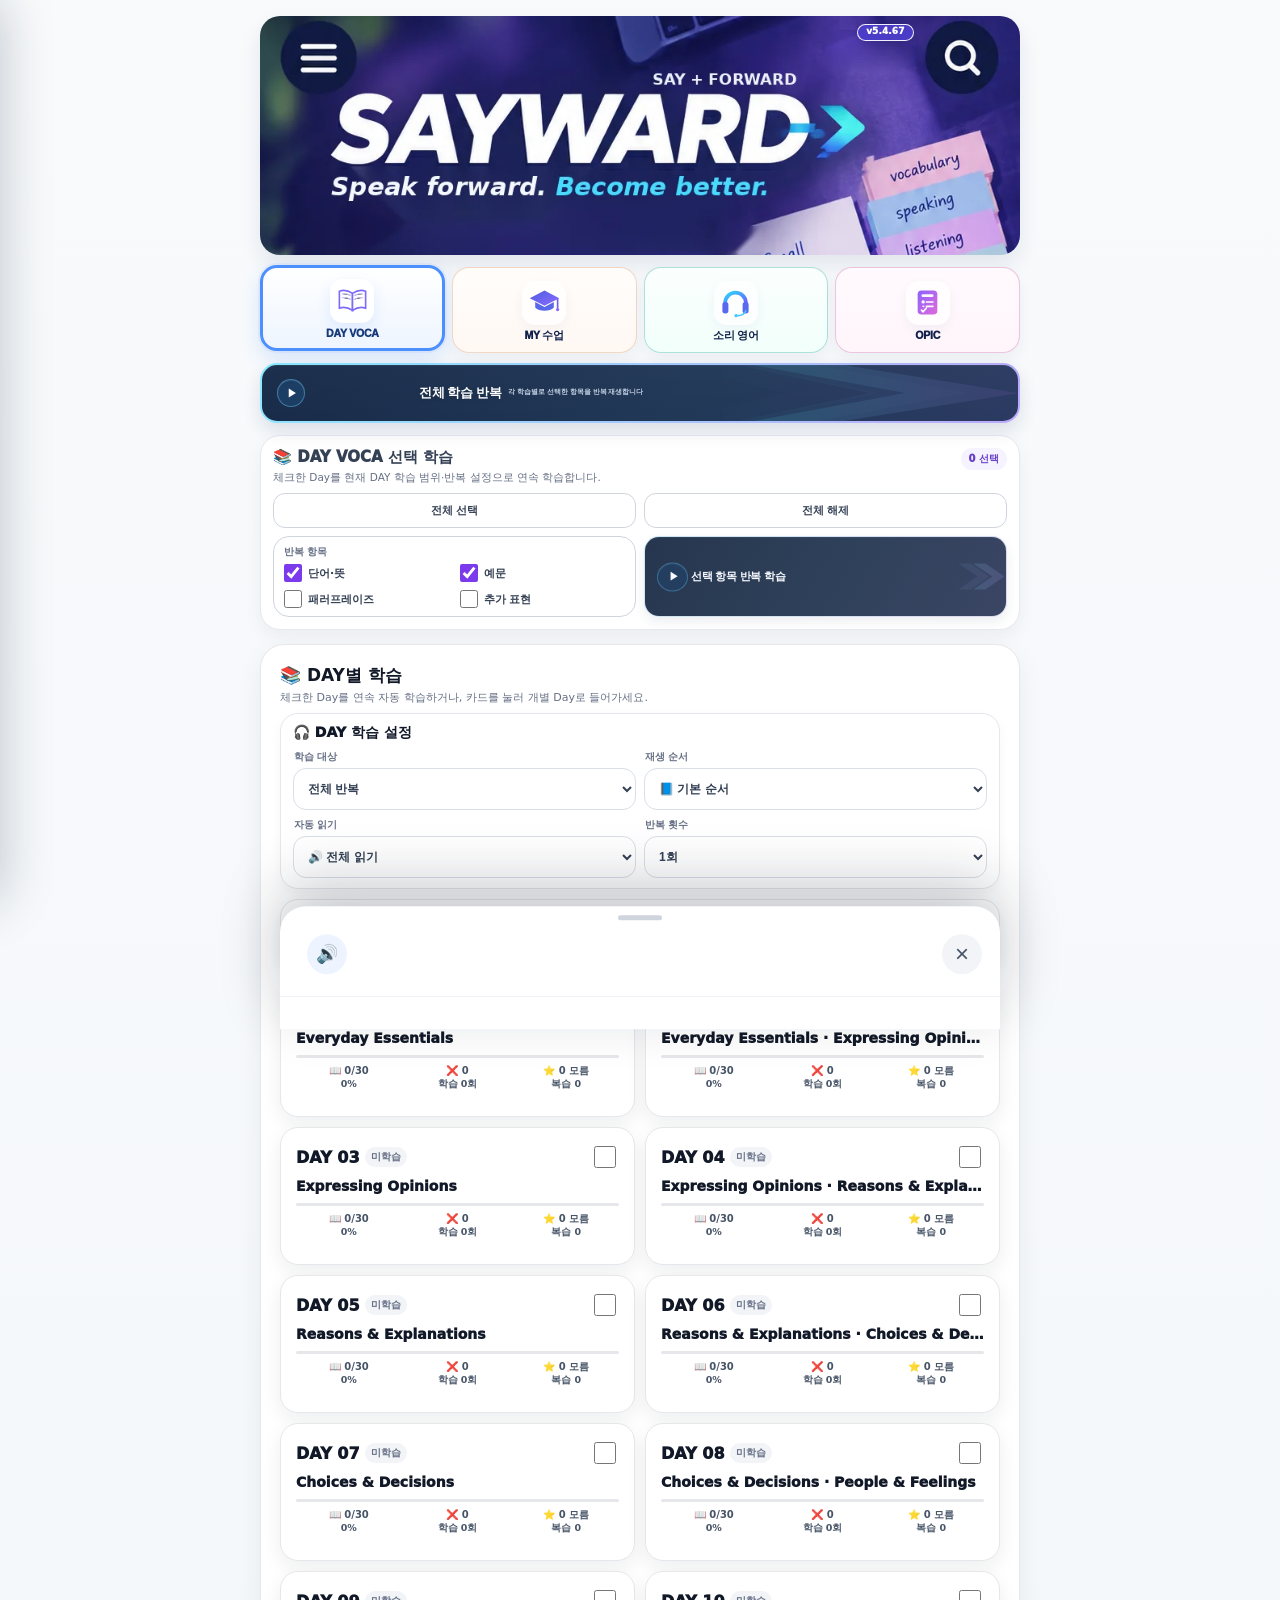
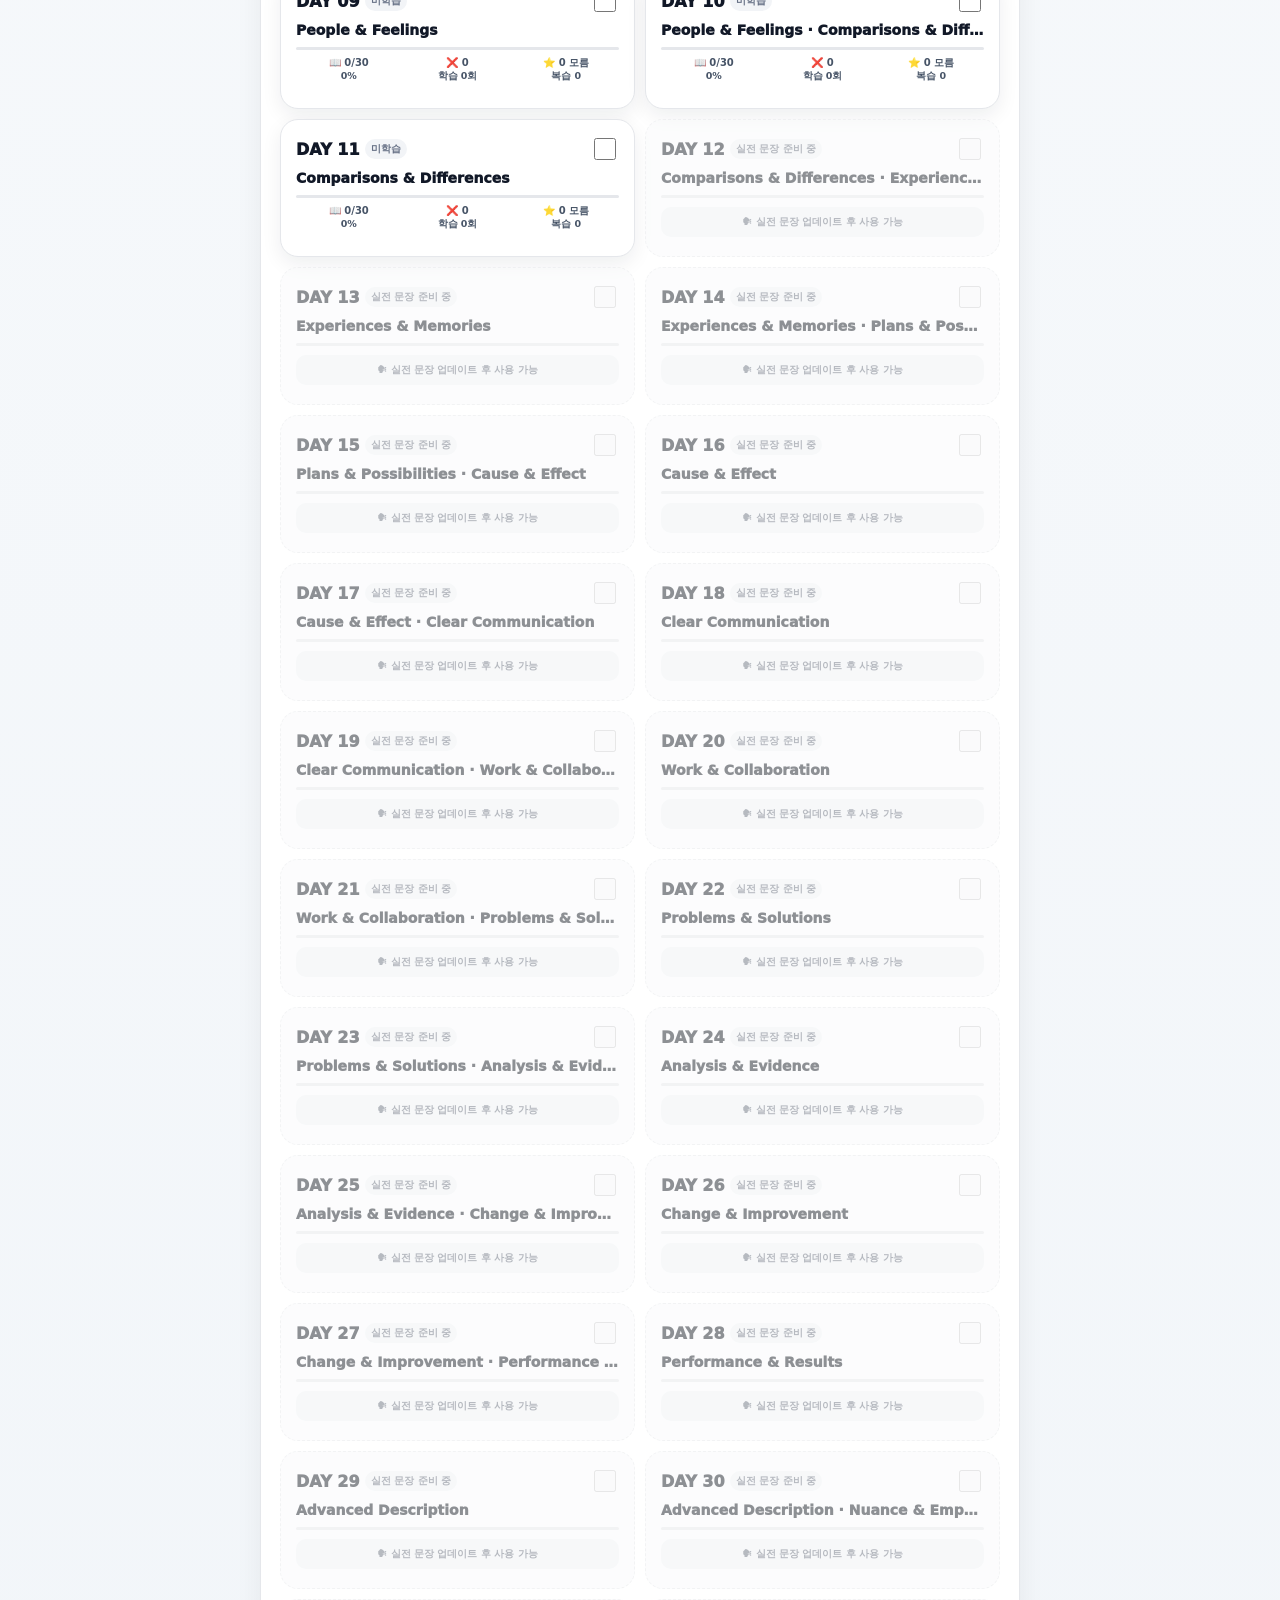
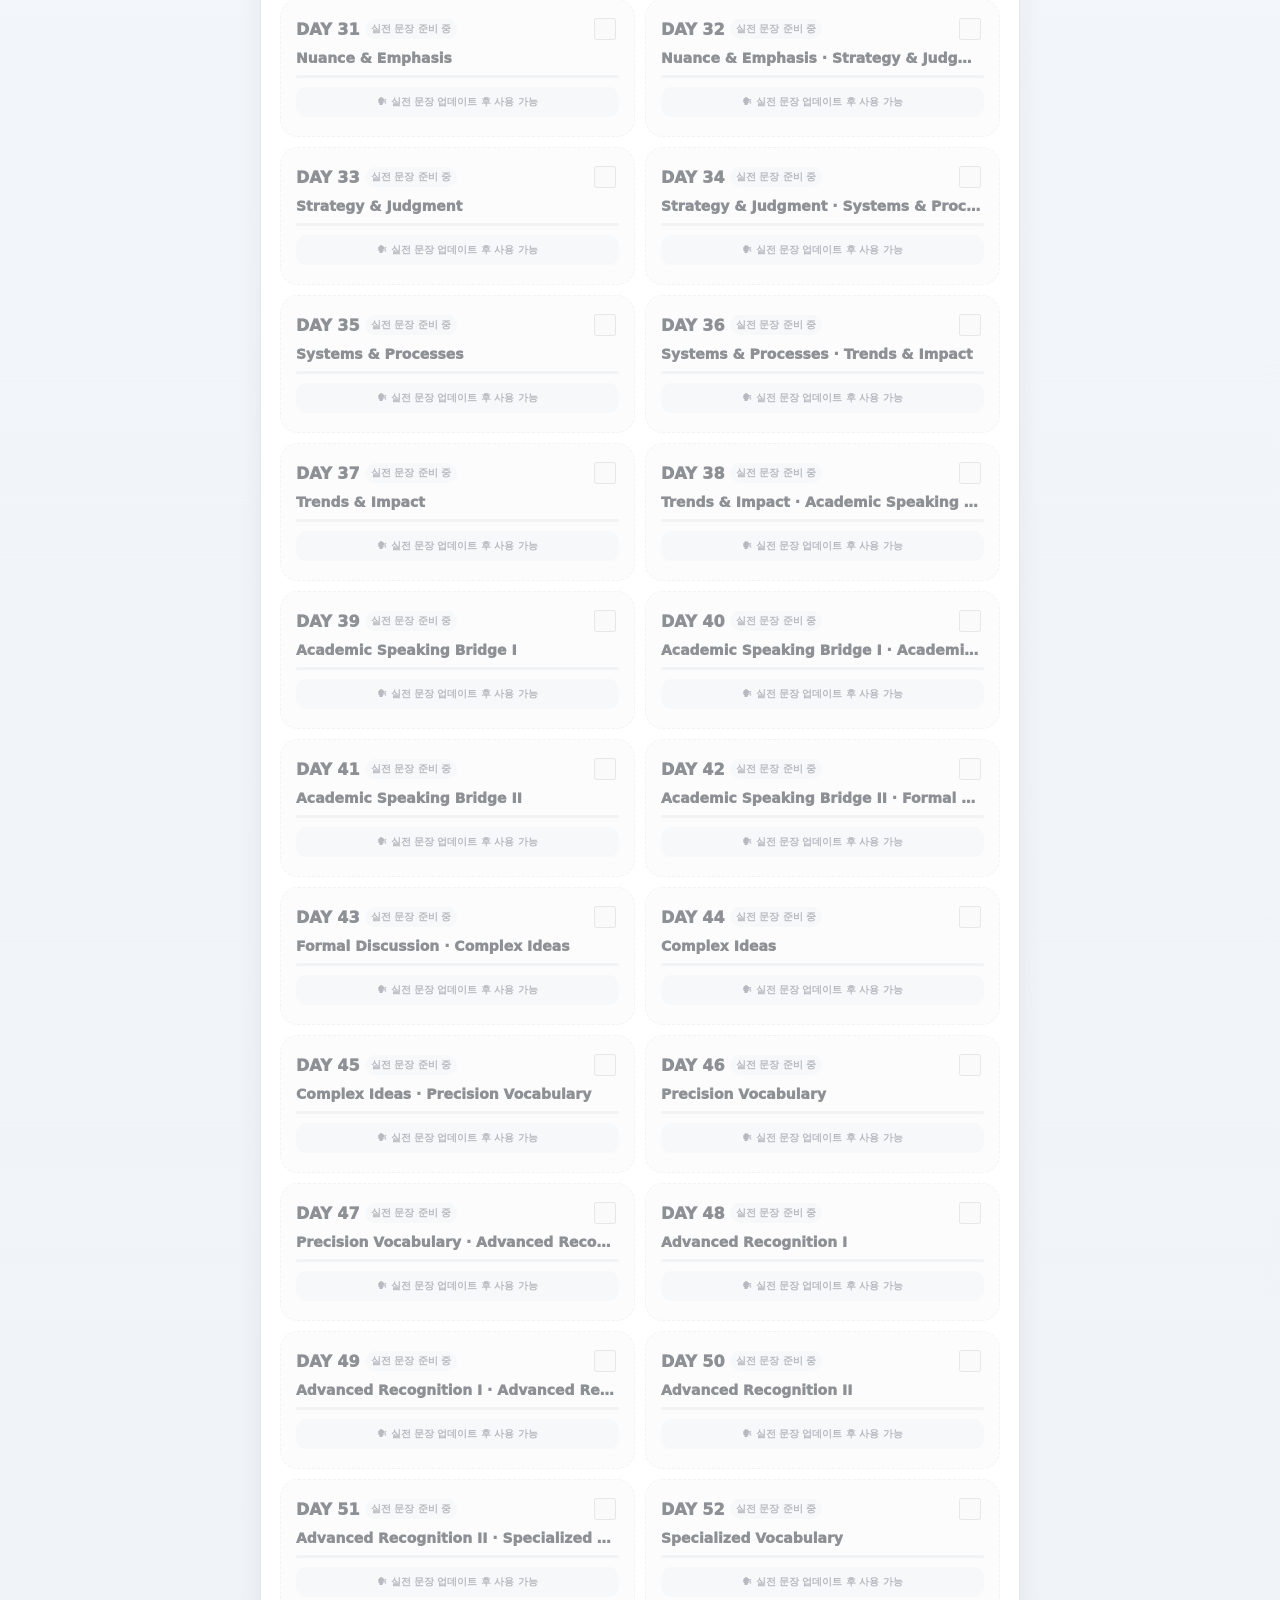
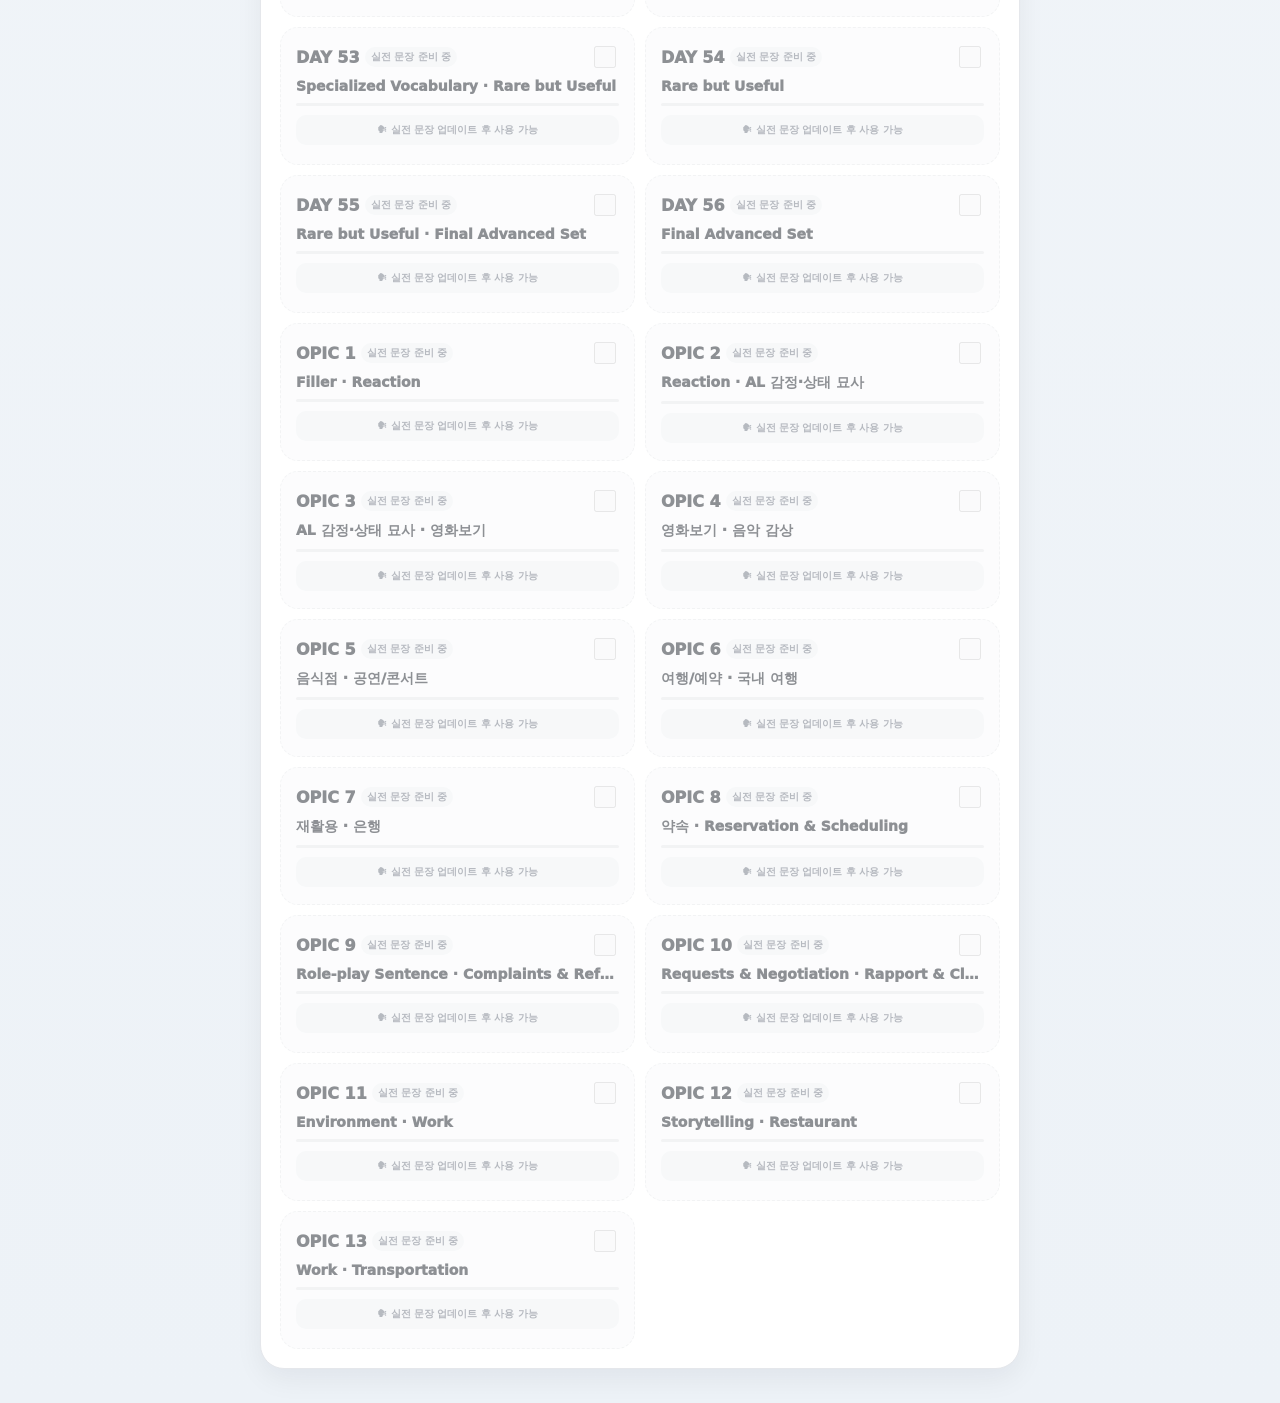
==== commit 7d19ee41: "Add files via upload" ====
--- a/index.html
+++ b/index.html
@@ -1,10 +1,10 @@
-<!-- SAYWARD V5.4.65 · OPT-G + BACKUP/RESTORE + MY13 + FRIENDS S01E02 3 PATTERNS -->
+<!-- SAYWARD V5.4.67 · OPT-G + BACKUP/RESTORE + MY15 OCT 8 TEACHER CHUNKS -->
 <!doctype html><html lang="ko"><head>
-<!-- SAYWARD V5.4.65 · OPT-G baseline + backup/restore + MY13 + FRIENDS S01E02 come close/blow my mind/beyond me -->
+<!-- SAYWARD V5.4.67 · OPT-G baseline + backup/restore + MY15 Oct 8 teacher chunks -->
 
 <meta http-equiv="Cache-Control" content="no-cache, no-store, must-revalidate">
 <meta http-equiv="Pragma" content="no-cache">
-<meta http-equiv="Expires" content="0"><meta charset="utf-8"><meta name="viewport" content="width=device-width,initial-scale=1,viewport-fit=cover,interactive-widget=resizes-content"><title>SAYWARD v5.4.65</title>
+<meta http-equiv="Expires" content="0"><meta charset="utf-8"><meta name="viewport" content="width=device-width,initial-scale=1,viewport-fit=cover,interactive-widget=resizes-content"><title>SAYWARD v5.4.67</title>
 
 <meta name="theme-color" content="#2563eb">
 <meta name="mobile-web-app-capable" content="yes">
@@ -4110,11 +4110,14 @@
 const MY_CLASS_LESSON_11={"corrections":[{"source":"9/28 Real Class · Long Drive","ko":"고향까지 가는 데 거의 11시간이 걸렸다.","en":"It took me almost 11 hours to get to my hometown.","bad":"I got to my hometown... almost 11 hours.","tip":"It took me + 시간 + to + 동사 = ~하는 데 …시간이 걸렸다.","chunkRefs":[{"id":"my11_it_took","text":"It took me almost 11 hours to"}]},{"source":"9/28 Real Class · Long Drive","ko":"휴게소가 너무 붐벼서 들어가려는 걸 여러 번 포기했다.","en":"I gave up trying to get into the rest area several times because it was too crowded.","bad":"I forgave to go into the service area.","tip":"give up + ~ing = ~하는 것을 포기하다. forgive와 구분.","chunkRefs":[{"id":"my11_give_up","text":"gave up trying to"}]},{"source":"9/28 Real Class · Long Drive","ko":"운전하면서 잠들지 않으려고 노래를 불렀다.","en":"I sang along to music to stay awake while driving.","bad":"It's the best way to stay alive.","tip":"stay awake = 깨어 있다. stay alive는 '살아남다'라는 뜻.","chunkRefs":[{"id":"my11_stay_awake","text":"stay awake while driving"}]},{"source":"9/28 Real Class · Teacher Phrase","ko":"그 노래를 들으면 오히려 더 졸리지 않아요?","en":"Doesn't it make you more sleepy?","tip":"Doesn't it make you + 형용사? = 그게 오히려 너를 ~하게 하지 않아?","chunkRefs":[{"id":"my11_make_you","text":"Doesn't it make you more sleepy"}]},{"source":"9/28 Real Class · Teacher Phrase","ko":"그 노래는 정말 귀에 착 붙는다.","en":"It's really catchy.","tip":"catchy = 노래·문구 등이 기억에 잘 남는, 귀에 착 붙는.","chunkRefs":[{"id":"my11_catchy","text":"really catchy"}]},{"source":"9/28 Real Class · Family Roles","ko":"형제들과 나는 전을 만드는 일을 맡았다.","en":"My brothers and I were in charge of making jeon.","tip":"be in charge of + 명사/~ing = ~을 담당하다.","chunkRefs":[{"id":"my11_in_charge","text":"were in charge of making"}]},{"source":"9/28 Real Class · Childhood","ko":"나는 방과 후에 소에게 먹이를 주는 일을 맡았다.","en":"I was in charge of feeding the cows after school.","bad":"I have to feed my cows.","tip":"과거의 반복 역할은 was in charge of ~ing로 정리하면 자연스럽다.","chunkRefs":[{"id":"my11_in_charge","text":"in charge of feeding the cows"}]},{"source":"9/28 Real Class · Childhood","ko":"그 당시에는 거의 모든 집에서 소를 키웠다.","en":"At that time, almost every family raised cows.","bad":"Every family usually laser cow.","tip":"raise cows = 소를 키우다.","chunkRefs":[{"id":"my11_raise","text":"raised cows"}]},{"source":"9/28 Real Class · Childhood","ko":"소가 송아지를 낳으면 그 송아지를 팔아서 꽤 많은 돈을 벌 수 있었다.","en":"When a cow gave birth to a calf, we could make good money by selling it.","tip":"give birth to + 새끼/아이 = ~을 낳다. make good money = 꽤 많은 돈을 벌다.","chunkRefs":[{"id":"my11_birth","text":"gave birth to a calf"},{"id":"my11_good_money","text":"make good money"}]},{"source":"9/28 Real Class · Education","ko":"도시의 고등학교에 진학하기 위해 정말 열심히 공부했다.","en":"I studied really hard so I could get into a high school in the city.","tip":"so I could + 동사 = ~할 수 있도록 / ~하기 위해.","chunkRefs":[{"id":"my11_so_i_could","text":"so I could get into"}]},{"source":"9/28 Real Class · Career","ko":"고등학교를 졸업한 뒤 바로 삼성에 취직했다.","en":"After high school, I went straight to work for Samsung.","tip":"go straight to work for + 회사 = 졸업 후 바로 ~에서 일하기 시작하다.","chunkRefs":[{"id":"my11_go_straight","text":"went straight to work for"}]},{"source":"9/28 Real Class · Career","ko":"낮에는 일하고 밤에는 대학에 다녔다.","en":"I worked during the day and went to university at night.","tip":"during the day / at night를 대비해서 한 덩어리로 익힌다.","chunkRefs":[{"id":"my11_day_night","text":"during the day and went to university at night"}]},{"source":"9/28 Real Class · Career","ko":"나중에는 4년제 대학에 편입했고 결국 대학원에도 진학했다.","en":"Later, I transferred to a four-year university and eventually went to graduate school.","tip":"transfer to + 학교 = ~로 편입하다. eventually = 결국.","chunkRefs":[{"id":"my11_transfer","text":"transferred to a four-year university"}]},{"source":"9/28 Real Class · Reflection","ko":"공부에 너무 집중한 나머지 인생을 즐기는 법을 제대로 배우지 못했다.","en":"I was so focused on studying that I never really learned how to enjoy life.","bad":"I just focus on studying... I didn't learn how to enjoy my life.","tip":"so + 형용사 + that ~ = 너무 ~해서 …하다.","chunkRefs":[{"id":"my11_so_that","text":"so focused on studying that"}]},{"source":"9/28 Real Class · Reflection","ko":"20대로 돌아갈 수 있다면 인생을 조금 더 즐길 것이다.","en":"If I could go back to my twenties, I would enjoy life a little more.","tip":"If I could ~, I would ~ = 현재와 다른 가정을 말하는 기본 패턴.","chunkRefs":[{"id":"my11_if_could","text":"If I could go back to my twenties"}]},{"source":"9/28 Real Class · Teacher Phrase","ko":"돌이켜보면 후회되는 게 있나요?","en":"Looking back, in hindsight, do you have any regrets?","tip":"Looking back / In hindsight = 돌이켜보면.","chunkRefs":[{"id":"my11_looking_back","text":"Looking back"},{"id":"my11_hindsight","text":"In hindsight"}]},{"source":"9/28 Real Class · Teacher Phrase","ko":"정말 많은 일을 겪었네요.","en":"You went through a lot.","tip":"go through a lot = 많은 힘든 일·경험을 겪다.","chunkRefs":[{"id":"my11_go_through","text":"went through a lot"}]},{"source":"9/28 Real Class · Teacher Phrase","ko":"지금 그 일을 진행 중인가요? 실제로 그것을 위해 뭔가 하고 있나요?","en":"Are you in the middle of it? Are you actually doing something about it?","tip":"be in the middle of ~ = ~하는 중이다. do something about it = 문제·목표를 위해 실제 행동하다.","chunkRefs":[{"id":"my11_middle","text":"in the middle of it"},{"id":"my11_do_something","text":"doing something about it"}]},{"source":"9/28 Real Class · Teacher Phrase","ko":"여기까지 정말 많이 왔네요.","en":"You've come a long way.","tip":"come a long way = 과거에 비해 크게 발전하다 / 많은 과정을 거쳐 여기까지 오다.","chunkRefs":[{"id":"my11_long_way","text":"come a long way"}]},{"source":"9/28 Real Class · Teacher Phrase","ko":"좋은 기회를 찾으면 놓치지 않고 붙잡는다.","en":"When you find a good opportunity, you hold on to it.","tip":"hold on to + 것 = 놓치지 않고 유지하다 / 붙잡다.","chunkRefs":[{"id":"my11_hold_on","text":"hold on to it"}]},{"source":"9/28 Real Class · Countryside","ko":"시골에서 살려면 생계를 꾸릴 방법을 찾아야 한다.","en":"To live in the countryside, you have to find ways to make ends meet.","tip":"make ends meet = 수입 안에서 생계를 꾸리다.","chunkRefs":[{"id":"my11_ends_meet","text":"make ends meet"}]}],"chunks":[{"id":"my11_it_took","pattern":"It took me + time + to ~","ko":"~하는 데 …시간이 걸렸다","example":"It took me almost 11 hours to get to my hometown.","exampleKo":"고향까지 가는 데 거의 11시간이 걸렸다."},{"id":"my11_give_up","pattern":"give up ~ing","ko":"~하는 것을 포기하다","example":"I gave up trying to get into the rest area.","exampleKo":"휴게소에 들어가려는 것을 포기했다."},{"id":"my11_stay_awake","pattern":"stay awake","ko":"잠들지 않고 깨어 있다","example":"I sang along to music to stay awake.","exampleKo":"잠들지 않으려고 음악에 맞춰 노래했다."},{"id":"my11_make_you","pattern":"Doesn't it make you + adjective?","ko":"그게 너를 ~하게 하지 않아?","example":"Doesn't it make you more sleepy?","exampleKo":"그게 오히려 더 졸리게 하지 않아?"},{"id":"my11_catchy","pattern":"be catchy","ko":"귀에 착 붙다 / 기억에 잘 남다","example":"That song is really catchy.","exampleKo":"그 노래는 정말 귀에 착 붙는다."},{"id":"my11_in_charge","pattern":"be in charge of ~ing","ko":"~하는 일을 담당하다","example":"I was in charge of feeding the cows.","exampleKo":"나는 소에게 먹이를 주는 일을 맡았다."},{"id":"my11_raise","pattern":"raise animals","ko":"동물을 키우다","example":"Almost every family raised cows.","exampleKo":"거의 모든 집에서 소를 키웠다."},{"id":"my11_birth","pattern":"give birth to ~","ko":"~을 낳다","example":"The cow gave birth to a calf.","exampleKo":"그 소가 송아지를 낳았다."},{"id":"my11_good_money","pattern":"make good money","ko":"꽤 많은 돈을 벌다","example":"We could make good money by selling the calves.","exampleKo":"송아지를 팔아서 꽤 많은 돈을 벌 수 있었다."},{"id":"my11_so_i_could","pattern":"so I could ~","ko":"~할 수 있도록 / ~하기 위해","example":"I studied hard so I could get into a school in the city.","exampleKo":"도시의 학교에 진학하기 위해 열심히 공부했다."},{"id":"my11_go_straight","pattern":"go straight to work for ~","ko":"바로 ~에서 일하기 시작하다","example":"I went straight to work for Samsung after university.","exampleKo":"대학교 졸업 후 바로 삼성에서 일하기 시작했다."},{"id":"my11_transfer","pattern":"transfer to ~","ko":"~로 편입하다","example":"I later transferred to a four-year university.","exampleKo":"나중에 4년제 대학으로 편입했다."},{"id":"my11_so_that","pattern":"so + adjective + that ~","ko":"너무 ~해서 …하다","example":"I was so focused on studying that I forgot to enjoy life.","exampleKo":"공부에 너무 집중해서 인생을 즐기는 것을 잊었다."},{"id":"my11_if_could","pattern":"If I could ~, I would ~","ko":"~할 수 있다면 …할 텐데","example":"If I could go back to my twenties, I would enjoy life more.","exampleKo":"20대로 돌아갈 수 있다면 인생을 더 즐길 것이다."},{"id":"my11_looking_back","pattern":"Looking back, ~","ko":"돌이켜보면","example":"Looking back, I think the experience made me stronger.","exampleKo":"돌이켜보면 그 경험이 나를 더 강하게 만든 것 같다."},{"id":"my11_hindsight","pattern":"In hindsight, ~","ko":"지나고 나서 생각해 보면","example":"In hindsight, I might have enjoyed life a little more.","exampleKo":"지나고 보니 인생을 조금 더 즐겼어도 좋았을 것 같다."},{"id":"my11_go_through","pattern":"go through a lot","ko":"많은 일을 겪다","example":"I went through a lot when I was younger.","exampleKo":"젊었을 때 많은 일을 겪었다."},{"id":"my11_middle","pattern":"be in the middle of ~","ko":"~하는 중이다","example":"I'm in the middle of planning my next chapter.","exampleKo":"나는 다음 인생 단계를 계획하는 중이다."},{"id":"my11_do_something","pattern":"do something about it","ko":"그 문제·목표를 위해 실제 행동하다","example":"I know what I want, and I'm finally doing something about it.","exampleKo":"내가 원하는 게 뭔지 알고 이제 실제로 행동하고 있다."},{"id":"my11_long_way","pattern":"come a long way","ko":"크게 발전하다 / 여기까지 많은 과정을 거치다","example":"I've come a long way since I was young.","exampleKo":"젊었을 때와 비교하면 정말 많이 성장했다."},{"id":"my11_hold_on","pattern":"hold on to ~","ko":"~을 놓치지 않고 유지하다","example":"When I find a good opportunity, I try to hold on to it.","exampleKo":"좋은 기회를 찾으면 놓치지 않으려고 한다."},{"id":"my11_ends_meet","pattern":"make ends meet","ko":"생계를 꾸리다","example":"It can be hard to make ends meet in the countryside.","exampleKo":"시골에서 생계를 꾸리는 것은 힘들 수 있다."}],"speaking":[{"prompt":"Tell the story of your 11-hour drive home.","promptKo":"11시간 걸린 귀향길을 짧고 자연스럽게 이야기해 보세요.","text":"It took me almost 11 hours to get to my hometown. The rest areas were so crowded that I gave up trying to get into them several times. Since I was driving alone, I sang along to music to stay awake. It was exhausting, but once I arrived, I felt that the trip was worth it.","ko":"고향까지 가는 데 거의 11시간이 걸렸습니다. 휴게소가 너무 붐벼서 들어가려는 것을 여러 번 포기했습니다. 혼자 운전하고 있었기 때문에 잠들지 않으려고 음악에 맞춰 노래했습니다. 정말 힘들었지만 도착하고 나니 그 여행은 그럴 만한 가치가 있었다고 느꼈습니다."},{"prompt":"Describe your responsibilities when you were young.","promptKo":"어린 시절 집에서 맡았던 역할을 설명해 보세요.","text":"When I was young, everyone in my family had a role. I was in charge of feeding the cows after school, and my brothers and I also helped with farm work. At that time, almost every family in my hometown raised cows. When a cow gave birth to a calf, we could make good money by selling it.","ko":"어렸을 때 우리 가족은 모두 각자의 역할이 있었습니다. 저는 방과 후 소에게 먹이를 주는 일을 맡았고 형제들과 농사일도 도왔습니다. 당시 고향에서는 거의 모든 집이 소를 키웠습니다. 소가 송아지를 낳으면 그것을 팔아서 꽤 많은 돈을 벌 수 있었습니다."},{"prompt":"Tell your education and career story.","promptKo":"고등학교 진학부터 직장·대학원까지의 과정을 이야기해 보세요.","text":"I studied really hard so I could get into a high school in the city. After high school, I went straight to work for Samsung. I worked during the day and went to university at night. Later, I transferred to a four-year university and eventually went to graduate school. Looking back, I've come a long way.","ko":"도시의 고등학교에 진학하기 위해 정말 열심히 공부했습니다. 고등학교 졸업 후 바로 삼성에서 일하기 시작했습니다. 낮에는 일하고 밤에는 대학에 다녔습니다. 이후 4년제 대학에 편입했고 결국 대학원에도 진학했습니다. 돌이켜보면 정말 많은 과정을 거쳐 여기까지 왔습니다."},{"prompt":"Looking back, what would you change about your twenties?","promptKo":"돌이켜봤을 때 20대의 삶에서 무엇을 바꾸고 싶은지 말해 보세요.","text":"I was so focused on studying and moving forward that I never really learned how to enjoy life. If I could go back to my twenties, I would enjoy life a little more. At the same time, I know I went through a lot and that those experiences shaped who I am today. What matters now is doing something about the dreams I still have.","ko":"저는 공부하고 앞으로 나아가는 데 너무 집중한 나머지 인생을 즐기는 법을 제대로 배우지 못했습니다. 20대로 돌아갈 수 있다면 인생을 조금 더 즐길 것입니다. 동시에 많은 일을 겪었고 그 경험들이 지금의 저를 만들었다는 것도 압니다. 지금 중요한 것은 아직 남아 있는 꿈을 위해 실제로 행동하는 것입니다."}],"habits":[{"title":"동사를 즉석 조립하지 말고 Chunk로","text":"stay alive → stay awake, laser cow → raise cows처럼 의미는 맞아도 동사 선택이 흔들렸다. 동사+목적어를 한 덩어리로 자동화한다."},{"title":"과거 이야기는 과거형을 끝까지 유지","text":"어린 시절·귀향길·학교 진학 이야기는 과거 사건이다. 현재형으로 튀지 않도록 한 문장을 시작하기 전에 시간축을 먼저 잡는다."},{"title":"한 문장에 한 사건","text":"긴 스토리를 한 문장에 모두 넣으면 주어·동사·시제가 무너진다. 사건 → 결과 → 느낌을 2~3문장으로 나눈다."},{"title":"막힐 때 How can I say보다 이미 아는 Chunk 먼저","text":"be in charge of, give birth to, transfer to, make ends meet처럼 자주 쓰는 표현은 검색하듯 떠올리지 말고 통째로 바로 꺼내는 것을 목표로 한다."},{"title":"선생님 질문 패턴을 내 답변으로 재사용","text":"Looking back / In hindsight / Are you actually doing something about it? 같은 선생님 표현을 다음 수업에서 의도적으로 한 번씩 사용해 active vocabulary로 바꾼다."}]};
 const MY_CLASS_LESSON_12={"corrections":[{"source":"9/8 Teacher Pattern · Personality","ko":"나는 상황에 따라 내향적일 때도 있고 외향적일 때도 있다.","en":"I'm an ambivert, so I can be introverted or extroverted depending on the situation.","tip":"ambivert = introvert와 extrovert의 중간 성향. 상황에 따라 두 성향이 모두 나타날 수 있다.","chunkRefs":[{"id":"my12_ambivert","text":"I'm an ambivert"}]},{"source":"9/8 Teacher Pattern · Personality","ko":"나는 함께 있는 사람들의 분위기에 맞춰 행동하는 편이다.","en":"I'm somewhat of a social chameleon; I tend to mirror the people I'm with.","tip":"social chameleon = 주변 사람·상황에 맞춰 성격이나 행동을 자연스럽게 조정하는 사람.","chunkRefs":[{"id":"my12_social_chameleon","text":"a social chameleon"}]},{"source":"9/10 Teacher Pattern · Persistence","ko":"힘들더라도 이 과정을 끝까지 밀고 나가야 한다.","en":"Even when it's difficult, I need to push through it.","tip":"push through = 힘들어도 의식적으로 노력해 끝까지 밀고 나가다. go through보다 노력·의지의 느낌이 강하다.","chunkRefs":[{"id":"my12_push_through","text":"push through it"}]},{"source":"9/15 Teacher Pattern · Relationships","ko":"우리는 서로 유대가 강한 가까운 집단이다.","en":"We're a close-knit bunch.","tip":"close-knit / tightly knit = 관계가 매우 가깝고 서로 긴밀하게 연결된.","chunkRefs":[{"id":"my12_close_knit","text":"a close-knit bunch"}]},{"source":"9/15 Teacher Pattern · Relationships","ko":"우리는 세월이 지나면서 꽤 가까워졌다.","en":"We've grown quite close over the years.","tip":"grow close = 시간이 지나면서 가까워지다. over the years와 함께 자주 쓴다.","chunkRefs":[{"id":"my12_grow_close","text":"grown quite close over the years"}]},{"source":"9/15 Teacher Pattern · Relationships","ko":"우리는 마치 하나의 큰 행복한 가족 같다.","en":"We're like one big happy family.","tip":"친밀한 팀·이웃·모임을 자연스럽게 묘사하는 표현.","chunkRefs":[{"id":"my12_big_family","text":"one big happy family"}]},{"source":"9/15 Teacher Pattern · Analysis","ko":"이 변화는 여러 요인이 서로 얽혀 작용한 결과다.","en":"It's an interplay of many factors.","tip":"an interplay of many factors = 여러 요인의 상호작용. 발표·분석형 답변에 특히 유용하다.","chunkRefs":[{"id":"my12_interplay","text":"an interplay of many factors"}]},{"source":"9/15 Teacher Pattern · Analysis","ko":"기술도 우리가 사람들과 어울리는 방식에 한몫한다.","en":"Technology also plays a part in the way we socialize.","tip":"play a part in ~ = ~에 역할을 하다 / 영향을 미치다.","chunkRefs":[{"id":"my12_play_a_part","text":"plays a part in"}]},{"source":"9/15 Teacher Pattern · Culture","ko":"나는 그 차이를 힘든 경험을 통해 배웠다.","en":"I had to learn that the hard way.","tip":"learn the hard way = 직접 어려운 일을 겪고 나서 배우다.","chunkRefs":[{"id":"my12_hard_way","text":"learn that the hard way"}]},{"source":"9/15 Teacher Pattern · Encounters","ko":"회사 체육관에서 상사를 우연히 마주칠 수도 있다.","en":"I might bump into my boss at the gym.","tip":"bump into someone = 우연히 마주치다. 계획된 만남이 아니다.","chunkRefs":[{"id":"my12_bump_into","text":"bump into my boss"}]},{"source":"9/15 Teacher Pattern · Relationships","ko":"나는 그 사람들과 아직도 연락하고 지낸다.","en":"I still keep in touch with them.","tip":"keep in touch with ~ = ~와 계속 연락하며 지내다.","chunkRefs":[{"id":"my12_keep_in_touch","text":"keep in touch with"}]},{"source":"9/17 Teacher Pattern · Business","ko":"오늘은 상사를 대신해서 이 자리에 왔습니다.","en":"I'm here on behalf of my boss.","tip":"on behalf of + 사람/조직 = ~을 대신하여. 회의·발표에서 매우 전문적으로 들리는 표현.","chunkRefs":[{"id":"my12_on_behalf","text":"on behalf of my boss"}]},{"source":"9/17 Teacher Pattern · Notice vs Notify","ko":"커뮤니티 센터가 주민들에게 행사에 대해 알렸다.","en":"The community center notified residents about the event.","bad":"The community center noticed residents about the event.","tip":"notice = 알아차리다. notify + 사람 + about/of = 사람에게 알리다.","chunkRefs":[{"id":"my12_notify","text":"notified residents about"}]},{"source":"9/17 Teacher Pattern · Friendship","ko":"힘든 일이 생기면 사라지는 친구는 진정한 친구가 아니다.","en":"A fair-weather friend disappears when things get difficult.","tip":"fair-weather friend = 잘될 때만 곁에 있는 친구.","chunkRefs":[{"id":"my12_fair_weather","text":"A fair-weather friend"}]},{"source":"9/17 Teacher Pattern · Learning","ko":"이제 어떻게 해야 하는지 감을 잡기 시작했다.","en":"I'm starting to get the hang of it.","tip":"get the hang of it = 요령·감각을 익히다.","chunkRefs":[{"id":"my12_hang_of_it","text":"get the hang of it"}]},{"source":"9/17 Teacher Pattern · Generosity","ko":"나는 대가를 바라지 않고 순수한 마음에서 그들을 도왔다.","en":"I helped them out of the goodness of my heart.","tip":"out of the goodness of my heart = 보답을 기대하지 않고 순수한 호의로.","chunkRefs":[{"id":"my12_goodness","text":"out of the goodness of my heart"}]},{"source":"9/17 Teacher Pattern · Support","ko":"내가 도움이 필요할 때 그들이 내 곁에 있어줬으면 좋겠다.","en":"I hope they'll be there for me when I need help.","tip":"be there for someone = 힘들 때 곁에서 지지하고 도와주다.","chunkRefs":[{"id":"my12_be_there","text":"be there for me"}]},{"source":"Pattern Repair · as ... as","ko":"사람들이 비싸다고 말했다면","en":"The hotel wasn't as expensive as people said it was.","tip":"as people said it was = 사람들이 실제로 그렇다고 말했던 내용과 비교. said 뒤에는 완전한 절 people said it was가 온다.","chunkRefs":[{"id":"my12_as_people_said","text":"as people said it was"}]},{"source":"Pattern Repair · as ... as","ko":"내가 비쌀 거라고 생각했다면","en":"The hotel wasn't as expensive as I thought it would be.","tip":"as I thought it would be = 내가 미래의 상태를 그렇게 될 거라고 생각했을 때. thought 뒤에서 would be가 예상된 상태를 대신한다.","chunkRefs":[{"id":"my12_as_thought_would","text":"as I thought it would be"}]},{"source":"Pattern Repair · as ... as","ko":"내가 비쌀 거라고 예상했다면","en":"The hotel wasn't as expensive as I expected it to be.","tip":"as I expected it to be = expect + 목적어 + to be 구조. expected 뒤에는 it to be를 쓴다.","chunkRefs":[{"id":"my12_as_expected_to","text":"as I expected it to be"}]}],"chunks":[{"id":"my12_ambivert","pattern":"be an ambivert","ko":"내향성과 외향성을 모두 가진 사람이다","example":"I'm an ambivert, so my behavior changes somewhat depending on the situation.","exampleKo":"나는 양향형이라 상황에 따라 행동이 어느 정도 달라진다."},{"id":"my12_social_chameleon","pattern":"be a social chameleon","ko":"상대·상황에 맞춰 성격이나 행동을 조정하다","example":"I'm somewhat of a social chameleon at work.","exampleKo":"나는 직장에서는 어느 정도 분위기에 맞추는 편이다."},{"id":"my12_push_through","pattern":"push through ~","ko":"힘들어도 끝까지 밀고 나가다","example":"I was exhausted, but I pushed through the presentation.","exampleKo":"지쳤지만 발표를 끝까지 해냈다."},{"id":"my12_close_knit","pattern":"close-knit / tightly knit","ko":"유대가 강한, 긴밀하게 연결된","example":"We used to live in a tightly knit community.","exampleKo":"우리는 예전에 유대가 강한 공동체에서 살았다."},{"id":"my12_grow_close","pattern":"grow quite close over the years","ko":"세월이 지나며 꽤 가까워지다","example":"We've grown quite close over the years.","exampleKo":"우리는 세월이 지나면서 꽤 가까워졌다."},{"id":"my12_big_family","pattern":"like one big happy family","ko":"한 가족처럼 아주 친밀한","example":"Our old neighborhood felt like one big happy family.","exampleKo":"예전 동네는 마치 한 가족처럼 느껴졌다."},{"id":"my12_interplay","pattern":"an interplay of many factors","ko":"여러 요인의 상호작용","example":"The change is an interplay of cultural, technological, and generational factors.","exampleKo":"그 변화는 문화·기술·세대 요인의 상호작용이다."},{"id":"my12_play_a_part","pattern":"play a part in ~","ko":"~에 역할을 하다 / 영향을 미치다","example":"Technology plays a part in how people socialize today.","exampleKo":"기술은 오늘날 사람들이 어울리는 방식에 영향을 미친다."},{"id":"my12_hard_way","pattern":"learn ~ the hard way","ko":"힘든 경험을 통해 배우다","example":"I learned that lesson the hard way.","exampleKo":"나는 그 교훈을 힘든 경험을 통해 배웠다."},{"id":"my12_bump_into","pattern":"bump into someone","ko":"누군가를 우연히 마주치다","example":"I sometimes bump into coworkers at the gym.","exampleKo":"나는 가끔 체육관에서 동료들을 우연히 마주친다."},{"id":"my12_keep_in_touch","pattern":"keep in touch with ~","ko":"~와 계속 연락하다","example":"I still keep in touch with friends from my old dormitory.","exampleKo":"나는 예전 기숙사 친구들과 아직 연락하고 지낸다."},{"id":"my12_on_behalf","pattern":"on behalf of ~","ko":"~을 대신하여","example":"I'm here on behalf of my executive director.","exampleKo":"저는 임원을 대신해서 이 자리에 왔습니다."},{"id":"my12_notify","pattern":"notify + person + about/of ~","ko":"사람에게 ~을 알리다","example":"Please notify the team about the schedule change.","exampleKo":"팀에 일정 변경을 알려 주세요."},{"id":"my12_fair_weather","pattern":"fair-weather friend","ko":"좋을 때만 곁에 있는 친구","example":"A real friend isn't a fair-weather friend.","exampleKo":"진짜 친구는 좋을 때만 곁에 있는 친구가 아니다."},{"id":"my12_hang_of_it","pattern":"get the hang of it","ko":"요령을 터득하다 / 감을 잡다","example":"After a few tries, I finally got the hang of it.","exampleKo":"몇 번 해본 뒤 마침내 감을 잡았다."},{"id":"my12_goodness","pattern":"out of the goodness of my heart","ko":"순수한 호의에서 / 대가 없이","example":"I did it out of the goodness of my heart.","exampleKo":"나는 순수한 호의에서 그 일을 했다."},{"id":"my12_be_there","pattern":"be there for someone","ko":"힘들 때 곁에서 지지하다","example":"I want to be there for my friends when they need help.","exampleKo":"친구들이 도움이 필요할 때 곁에 있어주고 싶다."},{"id":"my12_as_people_said","pattern":"as people said it was","ko":"사람들이 그렇다고 말했던 것만큼","example":"The hotel wasn't as expensive as people said it was.","exampleKo":"그 호텔은 사람들이 말했던 것만큼 비싸지 않았다."},{"id":"my12_as_thought_would","pattern":"as I thought it would be","ko":"내가 그럴 거라고 생각했던 것만큼","example":"The hotel wasn't as expensive as I thought it would be.","exampleKo":"그 호텔은 내가 생각했던 것만큼 비싸지 않았다."},{"id":"my12_as_expected_to","pattern":"as I expected it to be","ko":"내가 그럴 거라고 예상했던 것만큼","example":"The hotel wasn't as expensive as I expected it to be.","exampleKo":"그 호텔은 내가 예상했던 것만큼 비싸지 않았다."}],"speaking":[{"prompt":"Describe how your personality changes depending on the situation.","promptKo":"상황에 따라 성격이나 행동이 어떻게 달라지는지 설명해 보세요.","text":"I'd describe myself as an ambivert. At work, I'm somewhat of a social chameleon because I need to adjust to different people and situations. I can be outgoing when I lead my team, but in my personal life I sometimes prefer to stay quiet and spend time alone.","ko":"나는 나 자신을 양향형이라고 설명할 수 있습니다. 직장에서는 다양한 사람과 상황에 맞춰야 해서 어느 정도 분위기에 맞추는 편입니다. 팀을 이끌 때는 외향적으로 행동할 수 있지만 개인 생활에서는 조용히 혼자 있는 것을 좋아할 때도 있습니다."},{"prompt":"Explain why neighborhood relationships have changed.","promptKo":"이웃 관계가 왜 변했는지 설명해 보세요.","text":"I think it's an interplay of many factors. Technology plays a part in how we socialize, and people are also busier and more independent than before. In the past, I grew up in a close-knit community that felt like one big happy family, but modern city life is quite different.","ko":"여러 요인의 상호작용이라고 생각합니다. 기술도 우리가 어울리는 방식에 영향을 미치고, 사람들은 예전보다 더 바쁘고 독립적으로 살아갑니다. 과거에는 한 가족처럼 느껴지는 유대가 강한 공동체에서 자랐지만 현대 도시 생활은 꽤 다릅니다."},{"prompt":"Give a professional example using 'on behalf of'.","promptKo":"on behalf of를 사용해 업무 상황을 설명해 보세요.","text":"I'm here on behalf of my boss, who couldn't attend the meeting today. I'll walk you through the key points and answer any questions I can. If anything requires his decision, I'll make sure the team is notified afterward.","ko":"오늘 회의에 참석하지 못한 상사를 대신해서 제가 왔습니다. 핵심 내용을 차근차근 설명드리고 제가 답할 수 있는 질문에는 답하겠습니다. 상사의 결정이 필요한 사항은 이후 팀에 반드시 알리겠습니다."},{"prompt":"Talk about what real friendship means to you.","promptKo":"본인에게 진정한 우정이 무엇인지 이야기해 보세요.","text":"I don't want to be a fair-weather friend. I try to help people out of the goodness of my heart, and I hope they would be there for me if I ever needed help. Over the years, I've learned the hard way that real friendship is not only about good times; it's about staying connected and supporting each other when things get difficult.","ko":"저는 좋을 때만 곁에 있는 친구가 되고 싶지 않습니다. 대가를 바라지 않고 순수한 마음으로 사람들을 도우려고 하며, 제가 도움이 필요할 때 그들도 제 곁에 있어주기를 바랍니다. 세월이 지나며 진정한 우정은 좋은 시간만 함께하는 것이 아니라 힘들 때도 관계를 유지하고 서로 지지하는 것이라는 점을 힘든 경험을 통해 배웠습니다."}],"habits":[{"title":"notice ≠ notify","text":"내가 알아차리면 notice, 다른 사람에게 정보를 전달하면 notify + 사람 + about/of를 쓴다. 한국어 ‘알리다/공지하다’ 때문에 notice를 동사로 잘못 쓰지 않는다."},{"title":"go through / push through 구분","text":"go through는 어떤 경험·과정을 거치는 데 초점, push through는 힘들어도 의식적으로 노력해 끝까지 밀고 나가는 데 초점을 둔다."},{"title":"분석 답변에 interplay / play a part","text":"원인 하나만 말하지 말고 It's an interplay of many factors → A plays a part in B로 연결하면 분석형 말하기가 훨씬 자연스러워진다."},{"title":"관계 표현을 덩어리로","text":"close-knit bunch / grow close over the years / keep in touch / be there for someone을 각각 단어가 아니라 상황별 Chunk로 바로 꺼낸다."},{"title":"업무에서는 on behalf of","text":"‘대신 참석하다’를 instead of someone으로 직역하지 말고 회의·발표에서는 on behalf of someone을 우선 사용한다."},{"title":"as ... as 뒤 보완구조 구분","text":"사람들의 실제 말은 as people said it was, 내 생각 속 미래 예상은 as I thought it would be, expect 동사 구조는 as I expected it to be로 구분해 덩어리째 익힌다."}]};
 
-const MY_CLASS_LESSON_13={"corrections":[{"source":"Pattern Drill · not as ~ as ... used to be","ko":"예전만큼 어렵지 않다.","en":"It's not as hard as it used to be.","tip":"not as + 형용사 + as it used to be = 어떤 일·상황이 예전만큼 ~하지 않다. 앞의 주어가 it이므로 뒤에서도 it used to be로 받는다.","chunkRefs":[{"id":"my13_not_as_it_used_to_be","text":"not as hard as it used to be"}]},{"source":"Pattern Drill · not as ~ as ... used to be","ko":"나는 예전만큼 긴장하지 않는다.","en":"I'm not as nervous as I used to be.","tip":"사람인 I의 상태를 비교하면 as I used to be를 쓴다. it used to be로 바꾸지 않는다.","chunkRefs":[{"id":"my13_not_as_i_used_to_be","text":"not as nervous as I used to be"}]},{"source":"Pattern Drill · not as ~ as ... used to be","ko":"영어로 말하는 것은 예전만큼 어렵지 않다.","en":"Speaking English isn't as difficult as it used to be.","tip":"Speaking English 전체가 하나의 활동이므로 뒤에서는 it으로 받아 as it used to be라고 말한다.","chunkRefs":[{"id":"my13_speaking_not_as_difficult","text":"isn't as difficult as it used to be"}]},{"source":"Pattern Drill · have a way with words + make O easy to understand","ko":"그녀는 말을 잘해서 어려운 아이디어조차 이해하기 쉽게 만들 수 있다.","en":"She has a way with words, so she can make even difficult ideas easy to understand.","tip":"make + 목적어 + easy to understand = ~을 이해하기 쉽게 만들다. make 뒤에 목적어(even difficult ideas)를 두고, 그 목적어의 상태를 설명하는 easy to understand를 붙인다.","chunkRefs":[{"id":"my13_make_easy_to_understand","text":"make even difficult ideas easy to understand"}]},{"source":"Pattern Drill · get as nervous ... as I used to","ko":"요즘은 사람들 앞에서 영어로 말할 때 예전만큼 긴장하지 않아.","en":"I don't get as nervous speaking English in front of people as I used to.","tip":"get nervous = 긴장하게 되다. don't get as nervous ... as I used to = 예전만큼 그렇게 긴장하지 않는다. 여기서는 상태 변화의 정도를 비교하므로 뒤에 be를 반복하지 않고 as I used to로 자연스럽게 끝낼 수 있다.","chunkRefs":[{"id":"my13_dont_get_as_nervous_as_i_used_to","text":"don't get as nervous speaking English in front of people as I used to"}]},{"source":"AI Insight · Agentic AI Success Factor","ko":"Agentic AI의 성패는 모델의 지능보다 기존 업무 시스템이 얼마나 자동화 가능한 구조로 준비돼 있느냐에 달려 있습니다.","en":"The success of agentic AI depends less on model intelligence and more on how ready the underlying workflow is for automation.","tip":"depend less on A and more on B = 결과를 좌우하는 핵심이 A보다 B에 더 있다는 대비 구조. less on A / more on B를 대칭으로 묶어서 말한다.","chunkRefs":[{"id":"my13_depend_less_more_on","text":"depends less on model intelligence and more on how ready the underlying workflow is for automation"}]}],"chunks":[{"id":"my13_pattern_it","pattern":"not as + adj/adv + as it used to be","ko":"어떤 일·상황이 예전만큼 ~하지 않다","example":"It's not as hard as it used to be.","exampleKo":"예전만큼 어렵지 않다."},{"id":"my13_pattern_person","pattern":"not as + adj + as I/you/he/she used to be","ko":"사람이 예전만큼 ~하지 않다","example":"I'm not as nervous as I used to be.","exampleKo":"나는 예전만큼 긴장하지 않는다."},{"id":"my13_pattern_activity","pattern":"A isn't as + adj + as it used to be","ko":"활동·상황 A가 예전만큼 ~하지 않다","example":"Speaking English isn't as difficult as it used to be.","exampleKo":"영어로 말하는 것은 예전만큼 어렵지 않다."},{"id":"my13_tail_used_to_be","pattern":"as ... used to be","ko":"예전의 상태와 현재 상태를 비교하는 꼬리 구조","example":"My job isn't as stressful as it used to be.","exampleKo":"내 일은 예전만큼 스트레스가 심하지 않다."},{"id":"my13_make_easy_to_understand","pattern":"make + 목적어 + easy to understand","ko":"~을 이해하기 쉽게 만들다","example":"She has a way with words, so she can make even difficult ideas easy to understand.","exampleKo":"그녀는 말을 잘해서 어려운 아이디어조차 이해하기 쉽게 만들 수 있다."},{"id":"my13_dont_get_as_nervous_as_i_used_to","pattern":"don't get as + adj + ... + as I used to","ko":"예전만큼 ~해지지 않는다 / 예전만큼 ~하지 않는다","example":"I don't get as nervous speaking English in front of people as I used to.","exampleKo":"요즘은 사람들 앞에서 영어로 말할 때 예전만큼 긴장하지 않아."},{"id":"my13_based_on_everything_heard_so_far","pattern":"Based on everything I've heard so far, ...","ko":"지금까지 들은 내용을 종합해보면, ...","example":"Based on everything I've heard so far, it's starting to make sense why he made that decision.","exampleKo":"지금까지 들은 내용을 종합해보니, 이제 그가 왜 그런 결정을 했는지 이해가 되기 시작한다."},{"id":"my13_depend_less_more_on","pattern":"depend less on A and more on B","ko":"A보다는 B에 더 달려 있다 / A보다 B가 더 중요하다","example":"The success of agentic AI depends less on model intelligence and more on how ready the underlying workflow is for automation.","exampleKo":"Agentic AI의 성패는 모델의 지능보다 기존 업무 시스템이 얼마나 자동화 가능한 구조로 준비돼 있느냐에 달려 있습니다."}],"speaking":[{"prompt":"Say that English speaking has become easier for you.","promptKo":"영어 말하기가 예전보다 쉬워졌다고 말해 보세요.","text":"Speaking English isn't as difficult as it used to be. I still make mistakes, but I can express myself more naturally now.","ko":"영어로 말하는 것은 예전만큼 어렵지 않습니다. 아직 실수는 하지만 이제는 제 생각을 더 자연스럽게 표현할 수 있습니다."},{"prompt":"Compare your nervousness now with the past.","promptKo":"지금의 긴장 정도를 예전과 비교해 보세요.","text":"I'm not as nervous as I used to be when I speak in front of people. Somehow, repeated practice has made me more comfortable.","ko":"사람들 앞에서 말할 때 나는 예전만큼 긴장하지 않습니다. 어떻게든 반복 연습 덕분에 훨씬 편해졌습니다."},{"prompt":"Make your own sentence with 'not as ~ as it used to be'.","promptKo":"not as ~ as it used to be로 자신의 문장을 만들어 보세요.","text":"My commute isn't as tiring as it used to be because I've gotten used to the routine.","ko":"일상에 익숙해져서 출퇴근이 예전만큼 피곤하지 않습니다."},{"prompt":"Explain that someone is good with words and makes difficult ideas easy to understand.","promptKo":"누군가가 말을 잘해서 어려운 아이디어를 이해하기 쉽게 만든다고 말해 보세요.","text":"She has a way with words, so she can make even difficult ideas easy to understand.","ko":"그녀는 말을 잘해서 어려운 아이디어조차 이해하기 쉽게 만들 수 있습니다."},{"prompt":"Say that you are less nervous speaking English in front of people than you used to be.","promptKo":"사람들 앞에서 영어로 말할 때 예전보다 덜 긴장한다고 말해 보세요.","text":"I don't get as nervous speaking English in front of people as I used to. I'm getting more comfortable with it.","ko":"요즘은 사람들 앞에서 영어로 말할 때 예전만큼 긴장하지 않습니다. 점점 더 편해지고 있습니다."},{"prompt":"What matters most for the success of agentic AI?","promptKo":"Agentic AI의 성공을 좌우하는 핵심이 무엇인지 말해 보세요.","text":"The success of agentic AI depends less on model intelligence and more on how ready the underlying workflow is for automation. Even a powerful model cannot deliver much value if the workflow itself is not designed for automation.","ko":"Agentic AI의 성패는 모델의 지능보다 기존 업무 시스템이 얼마나 자동화 가능한 구조로 준비돼 있느냐에 더 달려 있습니다. 아무리 강력한 모델이라도 업무 흐름 자체가 자동화에 맞게 설계되어 있지 않으면 큰 가치를 만들기 어렵습니다."}],"habits":[{"title":"꼬리의 주어를 맞춘다","text":"앞에서 비교하는 대상이 사람 I라면 as I used to be, 상황·일·활동이라면 보통 as it used to be로 받는다."},{"title":"used to 뒤에 be를 빼먹지 않는다","text":"형용사 상태를 비교할 때는 as it used to be / as I used to be처럼 be까지 한 덩어리로 말한다."},{"title":"not as ~ as를 한 덩어리로","text":"not / as / 형용사 / as를 따로 조립하지 말고 not as hard as, not as nervous as, isn't as difficult as를 Chunk로 반복한다."},{"title":"make + 목적어 + 보어","text":"make + 목적어 + easy/clear/difficult + to understand를 한 덩어리로 익힌다. 예: make the idea easy to understand / make it clear."},{"title":"be nervous와 get nervous를 구분한다","text":"I'm not as nervous as I used to be는 현재 상태 비교, I don't get as nervous ... as I used to는 특정 상황에서 예전만큼 긴장하게 되지 않는다는 변화·반응 비교에 자연스럽다."}]};
+const MY_CLASS_LESSON_13={"corrections":[{"source":"Pattern Drill · not as ~ as ... used to be","ko":"예전만큼 어렵지 않다.","en":"It's not as hard as it used to be.","tip":"not as + 형용사 + as it used to be = 어떤 일·상황이 예전만큼 ~하지 않다. 앞의 주어가 it이므로 뒤에서도 it used to be로 받는다.","chunkRefs":[{"id":"my13_not_as_it_used_to_be","text":"not as hard as it used to be"}]},{"source":"Pattern Drill · not as ~ as ... used to be","ko":"나는 예전만큼 긴장하지 않는다.","en":"I'm not as nervous as I used to be.","tip":"사람인 I의 상태를 비교하면 as I used to be를 쓴다. it used to be로 바꾸지 않는다.","chunkRefs":[{"id":"my13_not_as_i_used_to_be","text":"not as nervous as I used to be"}]},{"source":"Pattern Drill · not as ~ as ... used to be","ko":"영어로 말하는 것은 예전만큼 어렵지 않다.","en":"Speaking English isn't as difficult as it used to be.","tip":"Speaking English 전체가 하나의 활동이므로 뒤에서는 it으로 받아 as it used to be라고 말한다.","chunkRefs":[{"id":"my13_speaking_not_as_difficult","text":"isn't as difficult as it used to be"}]},{"source":"Pattern Drill · have a way with words + make O easy to understand","ko":"그녀는 말을 잘해서 어려운 아이디어조차 이해하기 쉽게 만들 수 있다.","en":"She has a way with words, so she can make even difficult ideas easy to understand.","tip":"make + 목적어 + easy to understand = ~을 이해하기 쉽게 만들다. make 뒤에 목적어(even difficult ideas)를 두고, 그 목적어의 상태를 설명하는 easy to understand를 붙인다.","chunkRefs":[{"id":"my13_make_easy_to_understand","text":"make even difficult ideas easy to understand"}]},{"source":"Pattern Drill · get as nervous ... as I used to","ko":"요즘은 사람들 앞에서 영어로 말할 때 예전만큼 긴장하지 않아.","en":"I don't get as nervous speaking English in front of people as I used to.","tip":"get nervous = 긴장하게 되다. don't get as nervous ... as I used to = 예전만큼 그렇게 긴장하지 않는다. 여기서는 상태 변화의 정도를 비교하므로 뒤에 be를 반복하지 않고 as I used to로 자연스럽게 끝낼 수 있다.","chunkRefs":[{"id":"my13_dont_get_as_nervous_as_i_used_to","text":"don't get as nervous speaking English in front of people as I used to"}]},{"source":"AI Insight · Agentic AI Success Factor","ko":"Agentic AI의 성패는 모델의 지능보다 기존 업무 시스템이 얼마나 자동화 가능한 구조로 준비돼 있느냐에 달려 있습니다.","en":"The success of agentic AI depends less on model intelligence and more on how ready the underlying workflow is for automation.","tip":"depend less on A and more on B = 결과를 좌우하는 핵심이 A보다 B에 더 있다는 대비 구조. less on A / more on B를 대칭으로 묶어서 말한다.","chunkRefs":[{"id":"my13_depend_less_more_on","text":"depends less on model intelligence and more on how ready the underlying workflow is for automation"}]},{"source":"Pattern Drill · Cause Comparison","ko":"결과는 도구 자체보다 사람들이 어떻게 쓰느냐에 더 달려 있어.","en":"The result depends less on the tool and more on how people use it.","tip":"depend less on A and more on B = A 자체보다 B가 결과에 더 큰 영향을 준다고 대비할 때 쓴다.","chunkRefs":[{"id":"my13_depend_less_more_on","text":"depends less on the tool and more on how people use it"}]},{"source":"Pattern Drill · Speaking Fluency","ko":"유창하게 말하는 건 어려운 단어를 많이 아는 것보다 익숙한 표현을 자연스럽게 쓰는 데 더 달려 있어.","en":"Speaking fluently depends less on knowing difficult words and more on using familiar expressions naturally.","tip":"depend less on A and more on B를 동명사 구조와도 자연스럽게 연결할 수 있다: less on knowing ... / more on using ....","chunkRefs":[{"id":"my13_depend_less_more_on","text":"depends less on knowing difficult words and more on using familiar expressions naturally"}]}],"chunks":[{"id":"my13_pattern_it","pattern":"not as + adj/adv + as it used to be","ko":"어떤 일·상황이 예전만큼 ~하지 않다","example":"It's not as hard as it used to be.","exampleKo":"예전만큼 어렵지 않다."},{"id":"my13_pattern_person","pattern":"not as + adj + as I/you/he/she used to be","ko":"사람이 예전만큼 ~하지 않다","example":"I'm not as nervous as I used to be.","exampleKo":"나는 예전만큼 긴장하지 않는다."},{"id":"my13_pattern_activity","pattern":"A isn't as + adj + as it used to be","ko":"활동·상황 A가 예전만큼 ~하지 않다","example":"Speaking English isn't as difficult as it used to be.","exampleKo":"영어로 말하는 것은 예전만큼 어렵지 않다."},{"id":"my13_tail_used_to_be","pattern":"as ... used to be","ko":"예전의 상태와 현재 상태를 비교하는 꼬리 구조","example":"My job isn't as stressful as it used to be.","exampleKo":"내 일은 예전만큼 스트레스가 심하지 않다."},{"id":"my13_make_easy_to_understand","pattern":"make + 목적어 + easy to understand","ko":"~을 이해하기 쉽게 만들다","example":"She has a way with words, so she can make even difficult ideas easy to understand.","exampleKo":"그녀는 말을 잘해서 어려운 아이디어조차 이해하기 쉽게 만들 수 있다."},{"id":"my13_dont_get_as_nervous_as_i_used_to","pattern":"don't get as + adj + ... + as I used to","ko":"예전만큼 ~해지지 않는다 / 예전만큼 ~하지 않는다","example":"I don't get as nervous speaking English in front of people as I used to.","exampleKo":"요즘은 사람들 앞에서 영어로 말할 때 예전만큼 긴장하지 않아."},{"id":"my13_based_on_everything_heard_so_far","pattern":"Based on everything I've heard so far, ...","ko":"지금까지 들은 내용을 종합해보면, ...","example":"Based on everything I've heard so far, it's starting to make sense why he made that decision.","exampleKo":"지금까지 들은 내용을 종합해보니, 이제 그가 왜 그런 결정을 했는지 이해가 되기 시작한다."},{"id":"my13_depend_less_more_on","pattern":"depend less on A and more on B","ko":"A보다는 B에 더 달려 있다 / A보다 B가 더 중요하다","example":"The success of agentic AI depends less on model intelligence and more on how ready the underlying workflow is for automation.","exampleKo":"Agentic AI의 성패는 모델의 지능보다 기존 업무 시스템이 얼마나 자동화 가능한 구조로 준비돼 있느냐에 달려 있습니다."}],"speaking":[{"prompt":"Say that English speaking has become easier for you.","promptKo":"영어 말하기가 예전보다 쉬워졌다고 말해 보세요.","text":"Speaking English isn't as difficult as it used to be. I still make mistakes, but I can express myself more naturally now.","ko":"영어로 말하는 것은 예전만큼 어렵지 않습니다. 아직 실수는 하지만 이제는 제 생각을 더 자연스럽게 표현할 수 있습니다."},{"prompt":"Compare your nervousness now with the past.","promptKo":"지금의 긴장 정도를 예전과 비교해 보세요.","text":"I'm not as nervous as I used to be when I speak in front of people. Somehow, repeated practice has made me more comfortable.","ko":"사람들 앞에서 말할 때 나는 예전만큼 긴장하지 않습니다. 어떻게든 반복 연습 덕분에 훨씬 편해졌습니다."},{"prompt":"Make your own sentence with 'not as ~ as it used to be'.","promptKo":"not as ~ as it used to be로 자신의 문장을 만들어 보세요.","text":"My commute isn't as tiring as it used to be because I've gotten used to the routine.","ko":"일상에 익숙해져서 출퇴근이 예전만큼 피곤하지 않습니다."},{"prompt":"Explain that someone is good with words and makes difficult ideas easy to understand.","promptKo":"누군가가 말을 잘해서 어려운 아이디어를 이해하기 쉽게 만든다고 말해 보세요.","text":"She has a way with words, so she can make even difficult ideas easy to understand.","ko":"그녀는 말을 잘해서 어려운 아이디어조차 이해하기 쉽게 만들 수 있습니다."},{"prompt":"Say that you are less nervous speaking English in front of people than you used to be.","promptKo":"사람들 앞에서 영어로 말할 때 예전보다 덜 긴장한다고 말해 보세요.","text":"I don't get as nervous speaking English in front of people as I used to. I'm getting more comfortable with it.","ko":"요즘은 사람들 앞에서 영어로 말할 때 예전만큼 긴장하지 않습니다. 점점 더 편해지고 있습니다."},{"prompt":"What matters most for the success of agentic AI?","promptKo":"Agentic AI의 성공을 좌우하는 핵심이 무엇인지 말해 보세요.","text":"The success of agentic AI depends less on model intelligence and more on how ready the underlying workflow is for automation. Even a powerful model cannot deliver much value if the workflow itself is not designed for automation.","ko":"Agentic AI의 성패는 모델의 지능보다 기존 업무 시스템이 얼마나 자동화 가능한 구조로 준비돼 있느냐에 더 달려 있습니다. 아무리 강력한 모델이라도 업무 흐름 자체가 자동화에 맞게 설계되어 있지 않으면 큰 가치를 만들기 어렵습니다."}],"habits":[{"title":"꼬리의 주어를 맞춘다","text":"앞에서 비교하는 대상이 사람 I라면 as I used to be, 상황·일·활동이라면 보통 as it used to be로 받는다."},{"title":"used to 뒤에 be를 빼먹지 않는다","text":"형용사 상태를 비교할 때는 as it used to be / as I used to be처럼 be까지 한 덩어리로 말한다."},{"title":"not as ~ as를 한 덩어리로","text":"not / as / 형용사 / as를 따로 조립하지 말고 not as hard as, not as nervous as, isn't as difficult as를 Chunk로 반복한다."},{"title":"make + 목적어 + 보어","text":"make + 목적어 + easy/clear/difficult + to understand를 한 덩어리로 익힌다. 예: make the idea easy to understand / make it clear."},{"title":"be nervous와 get nervous를 구분한다","text":"I'm not as nervous as I used to be는 현재 상태 비교, I don't get as nervous ... as I used to는 특정 상황에서 예전만큼 긴장하게 되지 않는다는 변화·반응 비교에 자연스럽다."}]};
 
 const MY_CLASS_LESSON_14={"corrections":[{"source":"Oct 1 Class · Natural Conversation","ko":"이제 이해가 되기 시작해.","en":"It's starting to make sense.","tip":"make sense = 말이나 상황이 이해되다. starting to를 붙이면 '이제 점점 이해되기 시작한다'는 자연스러운 회화 표현이 된다.","chunkRefs":[{"id":"my14_starting_to_make_sense","text":"It's starting to make sense"}]},{"source":"Oct 1 Class · Natural Conversation","ko":"지금까지 들은 내용을 종합하면, 이게 가장 좋은 선택인 것 같아.","en":"Based on everything I've heard so far, I think this is the best option.","tip":"Based on everything I've heard so far = 지금까지 들은 모든 내용을 바탕으로 보면. 의견을 논리적으로 시작할 때 유용하다.","chunkRefs":[{"id":"my14_based_on_everything_so_far","text":"Based on everything I've heard so far"}]},{"source":"Oct 1 Class · Natural Conversation","ko":"네가 말한 걸 토대로 보면, 접근 방식을 바꿔야 해.","en":"Based on what you're saying, we need to change our approach.","tip":"Based on what you're saying = 네가 지금 말한 내용을 근거로 보면. 상대의 말을 받아 논리를 이어갈 때 좋다.","chunkRefs":[{"id":"my14_based_on_what_youre_saying","text":"Based on what you're saying"}]},{"source":"Oct 1 Class · Natural Conversation","ko":"문제가 장비에서 오는지 공정에서 오는지 판단하기 어렵다.","en":"It's hard to tell whether the problem comes from the equipment or the process.","tip":"tell whether A or B = A인지 B인지 구별·판단하다. 여기서 tell은 '말하다'가 아니라 '판별하다'의 뜻이다.","chunkRefs":[{"id":"my14_tell_whether","text":"tell whether"}]},{"source":"Oct 1 Class · Evaluation Discussion","ko":"사람을 평가하는 것에 관해서는 완전히 객관적이기가 어렵다.","en":"When it comes to evaluating people, it's hard to be completely objective.","tip":"when it comes to + 명사/-ing = ~에 관한 한, ~의 경우에는. 주제를 자연스럽게 좁혀 말할 때 자주 쓴다.","chunkRefs":[{"id":"my14_when_it_comes_to","text":"When it comes to evaluating people"}]},{"source":"Oct 1 Class · Teacher Expression","ko":"평소와 다른 일은 기억에 더 잘 남는 편이야.","en":"Anything out of the ordinary tends to stick in my memory.","tip":"out of the ordinary = 평범하지 않은, 평소와 다른. ordinary 앞에는 the가 들어가는 형태를 한 덩어리로 기억한다.","chunkRefs":[{"id":"my14_out_of_the_ordinary","text":"out of the ordinary"}]},{"source":"Oct 1 Class · Teacher Explanation","ko":"다음 주에 다시 한번 짧게 연락할게.","en":"I'll touch base with you next week.","tip":"touch base with someone = 짧게 연락해서 상황을 확인하거나 다시 이야기하다. keep in touch보다 특정 시점의 확인 연락에 가깝다.","chunkRefs":[{"id":"my14_touch_base","text":"touch base with you"}]},{"source":"Oct 1 Class · AI Discussion","ko":"AI에 지나치게 의존하고 싶지는 않아.","en":"I don't want to become overly reliant on AI.","tip":"be/become overly reliant on ~ = ~에 지나치게 의존하다. reliant 뒤에는 on을 쓴다.","chunkRefs":[{"id":"my14_overly_reliant_on","text":"overly reliant on AI"}]},{"source":"Oct 1 Class · AI Discussion","ko":"나는 잠시 AI에서 거리를 두려고 해.","en":"I'm trying to step away from AI for a while.","tip":"step away from ~ = ~에서 잠시 물러나다, 거리를 두다. 물리적 거리뿐 아니라 습관·업무·기술에서 잠시 벗어날 때도 쓴다.","chunkRefs":[{"id":"my14_step_away_from","text":"step away from AI"}]},{"source":"Oct 1 Class · Teacher Response","ko":"정말 좋은 포인트를 짚었어요.","en":"You make a very good point.","tip":"상대의 주장이나 관점을 인정하면서 내 의견을 이어갈 때 매우 유용한 반응 표현이다.","chunkRefs":[{"id":"my14_make_a_good_point","text":"You make a very good point"}]},{"source":"Oct 1 Class · Natural Conversation","ko":"그걸 하고 있어야 하는데, 설정하기가 너무 귀찮아.","en":"I should be doing that, but I'm just too lazy to set it up.","tip":"I should be + -ing, but ~ = 지금 ~하고 있어야 하는데 실제로는 그렇지 않다는 뜻. 실제 일상 대화에서 후회·핑계를 자연스럽게 연결한다.","chunkRefs":[{"id":"my14_should_be_ing_but","text":"I should be doing that, but"}]},{"source":"Oct 1 Class · Teacher Metaphor","ko":"행복은 중요한 결정을 내릴 때 나의 기준점이야.","en":"Happiness is my North Star when I make important decisions.","tip":"North Star = 방향을 잡아 주는 핵심 기준, guiding light. 판단 원칙이나 조직의 최우선 기준을 비유적으로 표현할 때 쓴다.","chunkRefs":[{"id":"my14_north_star","text":"my North Star"}]}],"chunks":[{"id":"my14_starting_to_make_sense","pattern":"It's starting to make sense.","ko":"이제 이해가 되기 시작해.","example":"The grammar felt confusing at first, but it's starting to make sense.","exampleKo":"처음에는 문법이 헷갈렸는데 이제 이해가 되기 시작해."},{"id":"my14_based_on_everything_so_far","pattern":"Based on everything I've heard so far, ~","ko":"지금까지 들은 내용을 종합하면 ~","example":"Based on everything I've heard so far, I think this is the best option.","exampleKo":"지금까지 들은 내용을 종합하면 이게 가장 좋은 선택인 것 같아."},{"id":"my14_based_on_what_youre_saying","pattern":"Based on what you're saying, ~","ko":"네가 말한 걸 토대로 보면 ~","example":"Based on what you're saying, we need to change our approach.","exampleKo":"네가 말한 걸 토대로 보면 접근 방식을 바꿔야 해."},{"id":"my14_tell_whether","pattern":"tell whether A or B","ko":"A인지 B인지 판단하다","example":"It's hard to tell whether the problem comes from the equipment or the process.","exampleKo":"문제가 장비에서 오는지 공정에서 오는지 판단하기 어렵다."},{"id":"my14_when_it_comes_to","pattern":"when it comes to + noun/-ing","ko":"~에 관한 한 / ~의 경우에는","example":"When it comes to evaluating people, it's hard to be completely objective.","exampleKo":"사람을 평가하는 것에 관해서는 완전히 객관적이기가 어렵다."},{"id":"my14_out_of_the_ordinary","pattern":"out of the ordinary","ko":"평범하지 않은 / 평소와 다른","example":"Anything out of the ordinary tends to stick in my memory.","exampleKo":"평소와 다른 일은 기억에 더 잘 남는 편이야."},{"id":"my14_touch_base","pattern":"touch base with + person","ko":"~와 짧게 연락해 상황을 확인하다","example":"I'll touch base with you next week.","exampleKo":"다음 주에 다시 한번 짧게 연락할게."},{"id":"my14_overly_reliant_on","pattern":"be overly reliant on ~","ko":"~에 지나치게 의존하다","example":"I don't want to become overly reliant on AI.","exampleKo":"AI에 지나치게 의존하고 싶지는 않아."},{"id":"my14_step_away_from","pattern":"step away from ~","ko":"~에서 잠시 거리를 두다","example":"I'm trying to step away from AI for a while.","exampleKo":"나는 잠시 AI에서 거리를 두려고 해."},{"id":"my14_make_a_good_point","pattern":"You make a very good point.","ko":"정말 좋은 포인트예요.","example":"You make a very good point. We can't rely entirely on the data.","exampleKo":"정말 좋은 포인트예요. 데이터에 전적으로 의존할 수는 없어요."},{"id":"my14_should_be_ing_but","pattern":"I should be + -ing, but ~","ko":"~하고 있어야 하는데, 하지만 ~","example":"I should be practicing English, but I keep putting it off.","exampleKo":"영어 연습을 하고 있어야 하는데 계속 미루고 있어."},{"id":"my14_north_star","pattern":"North Star","ko":"판단과 방향을 잡아 주는 핵심 기준","example":"Happiness is my North Star when I make important decisions.","exampleKo":"행복은 중요한 결정을 내릴 때 나의 기준점이야."}],"speaking":[{"prompt":"Explain that the lesson is becoming clearer.","promptKo":"수업 내용이 이제 이해되기 시작한다고 말해 보세요.","text":"It was confusing at first, but it's starting to make sense.","ko":"처음에는 헷갈렸지만 이제 이해가 되기 시작합니다."},{"prompt":"Respond logically to what someone has just told you.","promptKo":"상대가 방금 한 말을 바탕으로 논리적으로 답해 보세요.","text":"Based on what you're saying, I think we need to look at the problem from a different angle.","ko":"말씀하신 내용을 토대로 보면 이 문제를 다른 관점에서 볼 필요가 있다고 생각합니다."},{"prompt":"Talk about AI without sounding either blindly positive or negative.","promptKo":"AI에 대해 맹목적으로 긍정하거나 부정하지 않고 말해 보세요.","text":"AI is extremely helpful, but I don't want to become overly reliant on it. Sometimes I need to step away from it and think for myself.","ko":"AI는 매우 유용하지만 지나치게 의존하고 싶지는 않습니다. 때로는 AI에서 잠시 벗어나 스스로 생각할 필요가 있습니다."},{"prompt":"End a short work conversation naturally.","promptKo":"짧은 업무 대화를 자연스럽게 마무리해 보세요.","text":"You make a very good point. I'll touch base with my team and get back to you.","ko":"정말 좋은 포인트입니다. 팀에 확인해보고 다시 말씀드리겠습니다."},{"prompt":"Describe a decision-making principle using North Star.","promptKo":"North Star를 이용해 자신의 의사결정 기준을 말해 보세요.","text":"For me, happiness is the North Star. I try to keep that in mind when I make important decisions.","ko":"저에게는 행복이 가장 중요한 기준입니다. 중요한 결정을 내릴 때 그 점을 항상 염두에 두려고 합니다."}],"habits":[{"title":"쉬운 회화 패턴을 먼저 자동화한다","text":"10/1 수업에서 선생님은 높은 수준의 어휘보다 실제 대화에서 자주 쓰는 자연스러운 패턴이 더 유용하다고 설명했다. 어려운 단어를 찾기보다 이미 아는 쉬운 단어를 자연스럽게 연결하는 데 집중한다."},{"title":"touch base와 keep in touch를 구분한다","text":"touch base = 특정 시점에 짧게 연락해 상황을 확인하다. keep in touch = 관계를 유지하며 계속 연락하다."},{"title":"의견을 근거와 연결한다","text":"Based on everything I've heard so far / Based on what you're saying을 문장 첫머리에 붙여 내 결론이 어디에서 나온 것인지 먼저 보여준다."},{"title":"AI를 말할 때 균형 문장을 만든다","text":"AI is helpful, but ...처럼 장점과 우려를 한 문장 안에서 연결한다. overly reliant on / step away from을 함께 쓰면 논리가 선명해진다."},{"title":"F 소리에 공기를 확실히 낸다","text":"선생님이 life, fifty, benefit 등의 F 소리가 P처럼 들릴 때가 있다고 지적했다. 윗니를 아랫입술에 가볍게 대고 공기를 마찰시키며 F를 낸다."}]};
 
+const MY_CLASS_LESSON_15={"corrections":[{"source":"Oct 8 Class · Scheduling","ko":"무슨 일이 생기면 그냥 알려줘.","en":"If something comes up, just let me know.","tip":"when/if something comes up = 갑자기 일이 생기다, 예상치 못한 일이 생기다. 일정 변경·약속 조정에서 매우 자주 쓴다.","chunkRefs":[{"id":"my15_something_comes_up","text":"something comes up"}]},{"source":"Oct 8 Class · Scheduling","ko":"필요하면 일정 변경도 괜찮아.","en":"I'm open to changing the schedule if necessary.","tip":"be open to + 명사/-ing = ~을 받아들일 의향이 있다. open 다음에는 to부정사가 아니라 전치사 to + 명사/-ing가 온다.","chunkRefs":[{"id":"my15_be_open_to","text":"open to changing the schedule"}]},{"source":"Oct 8 Class · Teacher Feedback","ko":"어떤 것이 늘 곁에 있으면 우리는 그것을 당연하게 여기기 쉽다.","en":"When something is always there, we tend to take it for granted.","tip":"take + 목적어 + for granted = ~을 너무 익숙하게 여겨 소중함을 당연시하다. 선생님이 한글을 산소에 비유한 설명에서 나온 핵심 표현이다.","chunkRefs":[{"id":"my15_take_for_granted","text":"take it for granted"}]},{"source":"Oct 8 Class · Teacher Feedback","ko":"한글로 타이핑하는 건 우리에게 이제 완전히 자연스러운 일이 됐어.","en":"Typing in Hangul has become second nature to us.","tip":"become second nature = 너무 익숙해져서 생각하지 않아도 자연스럽게 할 수 있게 되다. take ~ for granted와 함께 익히면 좋다.","chunkRefs":[{"id":"my15_second_nature","text":"has become second nature"}]},{"source":"Oct 8 Class · Presentation Feedback","ko":"모든 숫자를 세세하게 설명할 필요는 없어.","en":"You don't need to go into detail on every number.","tip":"go into detail = 세부적으로 설명하다. 발표에서는 핵심 추세를 먼저 말하고 필요할 때만 세부로 들어갈 때 유용하다.","chunkRefs":[{"id":"my15_go_into_detail","text":"go into detail"}]},{"source":"Oct 8 Class · Presentation Feedback","ko":"임원 회의에서는 시간이 매우 중요해.","en":"In executive meetings, time is of the essence.","tip":"time is of the essence = 시간이 핵심이다, 시간이 매우 중요하다. 제한된 시간 안에 핵심만 전달해야 할 때 쓰는 표현이다.","chunkRefs":[{"id":"my15_time_of_essence","text":"time is of the essence"}]},{"source":"Oct 8 Class · Communication Discussion","ko":"소셜 미디어가 확산되면서 사람들이 소통하는 방식이 달라졌어.","en":"With the rise of social media, the way people communicate has changed.","tip":"with the rise of ~ = ~의 부상·확산과 함께. 기술·AI·사회 변화의 배경을 설명할 때 발표에서도 자주 쓴다.","chunkRefs":[{"id":"my15_with_the_rise_of","text":"With the rise of social media"}]},{"source":"Oct 8 Class · Communication Discussion","ko":"소셜 미디어도 사람들이 소통하는 방식에 영향을 미쳐.","en":"Social media also plays a part in how people communicate.","tip":"play a part in ~ = ~에 한몫하다, 영향을 미치다. 원인을 너무 강하게 단정하지 않고 영향 요인 하나를 설명할 때 좋다.","chunkRefs":[{"id":"my15_play_a_part_in","text":"plays a part in how people communicate"}]},{"source":"Oct 8 Class · Communication Discussion","ko":"소셜 미디어 덕분에 쉽게 연락할 수 있지만, 나는 여전히 직접 만나는 걸 더 좋아해.","en":"Social media makes it easy to get in touch, but I still prefer to see people in person.","tip":"get in touch = 연락하다, in person = 직접 만나서. 디지털 연락과 대면 소통을 대비해서 말할 때 자연스럽게 함께 쓸 수 있다.","chunkRefs":[{"id":"my15_get_in_touch","text":"get in touch"},{"id":"my15_in_person","text":"in person"}]},{"source":"Oct 8 Class · Hangul Discussion","ko":"세종대왕이 없었다면 한국인은 지금도 한자를 훨씬 더 많이 쓰고 있었을지도 몰라.","en":"If not for King Sejong, Koreans might still be relying much more on Chinese characters.","tip":"if not for + 명사 = ~가 없었다면. 현재·과거의 다른 결과를 상상하며 원인의 중요성을 강조할 때 쓰는 가정 표현이다.","chunkRefs":[{"id":"my15_if_not_for","text":"If not for King Sejong"}]}],"chunks":[{"id":"my15_something_comes_up","pattern":"when/if something comes up","ko":"갑자기 일이 생기면 / 예상치 못한 일이 생기면","example":"If something comes up, just let me know.","exampleKo":"무슨 일이 생기면 그냥 알려줘."},{"id":"my15_be_open_to","pattern":"be open to + noun/-ing","ko":"~을 받아들일 의향이 있다","example":"I'm open to changing the schedule if necessary.","exampleKo":"필요하면 일정 변경도 괜찮아."},{"id":"my15_take_for_granted","pattern":"take + O + for granted","ko":"~을 당연하게 여기다","example":"When something is always there, we tend to take it for granted.","exampleKo":"어떤 것이 늘 곁에 있으면 우리는 그것을 당연하게 여기기 쉽다."},{"id":"my15_second_nature","pattern":"become second nature","ko":"너무 익숙해져 자연스러워지다","example":"Typing in Hangul has become second nature to us.","exampleKo":"한글로 타이핑하는 건 우리에게 이제 완전히 자연스러운 일이 됐어."},{"id":"my15_go_into_detail","pattern":"go into detail","ko":"세부적으로 설명하다","example":"You don't need to go into detail on every number.","exampleKo":"모든 숫자를 세세하게 설명할 필요는 없어."},{"id":"my15_time_of_essence","pattern":"time is of the essence","ko":"시간이 매우 중요하다 / 시간이 핵심이다","example":"In executive meetings, time is of the essence.","exampleKo":"임원 회의에서는 시간이 매우 중요해."},{"id":"my15_with_the_rise_of","pattern":"with the rise of ~","ko":"~의 부상·확산과 함께","example":"With the rise of social media, the way people communicate has changed.","exampleKo":"소셜 미디어가 확산되면서 사람들이 소통하는 방식이 달라졌어."},{"id":"my15_play_a_part_in","pattern":"play a part in ~","ko":"~에 한몫하다 / 영향을 미치다","example":"Social media also plays a part in how people communicate.","exampleKo":"소셜 미디어도 사람들이 소통하는 방식에 영향을 미쳐."},{"id":"my15_get_in_touch","pattern":"get in touch","ko":"연락하다","example":"Social media makes it easy to get in touch.","exampleKo":"소셜 미디어 덕분에 쉽게 연락할 수 있어."},{"id":"my15_in_person","pattern":"in person","ko":"직접 만나서 / 대면으로","example":"I still prefer to see people in person.","exampleKo":"나는 여전히 사람들을 직접 만나는 걸 더 좋아해."},{"id":"my15_if_not_for","pattern":"if not for + noun","ko":"~가 없었다면","example":"If not for King Sejong, Koreans might still be relying much more on Chinese characters.","exampleKo":"세종대왕이 없었다면 한국인은 지금도 한자를 훨씬 더 많이 쓰고 있었을지도 몰라."}],"speaking":[{"prompt":"Reschedule naturally when an unexpected issue happens.","promptKo":"갑자기 일이 생겼을 때 일정을 자연스럽게 조정해 보세요.","text":"If something comes up, just let me know. I'm open to changing the schedule if necessary.","ko":"무슨 일이 생기면 그냥 알려주세요. 필요하면 일정 변경도 괜찮습니다."},{"prompt":"Explain why familiar things can lose their value in our minds.","promptKo":"너무 익숙한 것의 가치를 놓치기 쉬운 이유를 말해 보세요.","text":"When something becomes second nature, we tend to take it for granted. That's why we sometimes realize its value only when it's gone.","ko":"어떤 것이 너무 자연스러워지면 우리는 그것을 당연하게 여기기 쉽습니다. 그래서 사라지고 나서야 그 가치를 깨닫기도 합니다."},{"prompt":"Give concise presentation advice to an executive audience.","promptKo":"임원 대상 발표에서 핵심만 전달해야 한다고 조언해 보세요.","text":"In executive meetings, time is of the essence. Focus on the key trend first and don't go into detail on every number.","ko":"임원 회의에서는 시간이 중요합니다. 먼저 핵심 추세에 집중하고 모든 숫자를 세세하게 설명하지 마세요."},{"prompt":"Explain how social media has affected communication.","promptKo":"소셜 미디어가 소통 방식에 어떤 영향을 줬는지 말해 보세요.","text":"With the rise of social media, the way people communicate has changed. It plays a part in making communication faster and more immediate.","ko":"소셜 미디어의 확산과 함께 사람들이 소통하는 방식이 달라졌습니다. 소통을 더 빠르고 즉각적으로 만드는 데 영향을 미치고 있습니다."},{"prompt":"Contrast online contact with face-to-face communication.","promptKo":"온라인 연락과 직접 만남을 대비해 말해 보세요.","text":"Social media makes it easy to get in touch, but I still prefer to see people in person. Face-to-face conversations feel more meaningful to me.","ko":"소셜 미디어 덕분에 쉽게 연락할 수 있지만 저는 여전히 직접 만나는 것을 더 좋아합니다. 대면 대화가 저에게는 더 의미 있게 느껴집니다."},{"prompt":"Use 'if not for' to explain the importance of King Sejong.","promptKo":"if not for를 사용해 세종대왕의 중요성을 말해 보세요.","text":"If not for King Sejong, Koreans might still be relying much more on Chinese characters. Hangul made reading and writing far more accessible to ordinary people.","ko":"세종대왕이 없었다면 한국인은 지금도 한자를 훨씬 더 많이 사용하고 있었을지도 모릅니다. 한글은 평범한 사람들도 읽고 쓰는 데 훨씬 쉽게 접근할 수 있게 했습니다."}],"habits":[{"title":"일정 변경은 comes up + open to로 짧게 말한다","text":"If something comes up, just let me know. / I'm open to changing the schedule. 두 문장을 세트로 익혀 일정 조정을 길게 설명하지 않는다."},{"title":"발표에서는 먼저 핵심, 세부는 나중","text":"time is of the essence / go into detail을 대비해서 익힌다. 임원 보고에서는 핵심 추세와 결론을 먼저 말하고 세부 숫자는 질문이 나올 때 설명한다."},{"title":"영향을 설명할 때 강도를 조절한다","text":"with the rise of ~는 변화의 배경, play a part in ~는 여러 원인 중 하나의 영향을 말한다. 원인을 단정하지 않고 논리적으로 설명할 수 있다."},{"title":"디지털 소통과 대면 소통을 한 문장으로 대비한다","text":"get in touch는 연락 자체, in person은 직접 만나는 방식을 강조한다. but으로 연결하면 자연스러운 비교 문장이 된다."},{"title":"익숙함과 감사의 관계를 묶어 기억한다","text":"become second nature → take it for granted 순서로 연결하면 '너무 익숙해져서 당연하게 여긴다'는 논리를 쉽게 말할 수 있다."}]};
+
 const MY_CLASS_META={
+  15:{"title":"Oct 8 · Presentation, Communication & Teacher Chunks","sub":"Real Class · Scheduling, Presentation & Communication","goal":"<strong>10월 8일 실제 수업에서 나온 자연스러운 선생님 표현을 업무·일상 말하기에 연결합니다.</strong> something comes up / be open to / take for granted / second nature / go into detail / time is of the essence / with the rise of / play a part in / get in touch / in person / if not for를 실제 문맥에서 바로 꺼내 쓰는 것이 목표입니다."},
   14:{"title":"Oct 1 · Natural Conversation & AI Discussion","sub":"Real Class · Natural Patterns, AI Balance & Touch Base","goal":"<strong>어려운 단어보다 실제 대화에서 바로 꺼내 쓰는 자연스러운 패턴을 자동화합니다.</strong> Based on ~ / tell whether / when it comes to / out of the ordinary / touch base / overly reliant on / step away from / North Star를 실제 수업 맥락과 연결해 말하는 것이 목표입니다."},
   13:{"title":"Pattern Drill · Comparison, Contrast & Clear Explanation","sub":"Adaptive Review · used to be + make O easy to understand + depend less on A and more on B","goal":"<strong>비교·대조 구조와 설명 패턴을 함께 자동화합니다.</strong> not as ~ as ... used to be의 비교 꼬리, make + 목적어 + easy to understand의 설명 구조에 더해 depend less on A and more on B로 무엇이 더 중요한지 논리적으로 대비해 말하는 것이 목표입니다."},
   12:{"title":"Sep 8–17 · Teacher Patterns & Missing Chunks","sub":"Review Update · Missing Teacher Expressions from Sep 8, 10, 15 & 17","goal":"<strong>이미 배웠지만 SAYWARD에 빠져 있던 선생님 표현과 약점 패턴을 보강합니다.</strong> ambivert / social chameleon / push through / close-knit / on behalf of / notice vs notify에 더해 as people said it was / as I thought it would be / as I expected it to be를 구분해 바로 꺼내 쓰는 것이 목표입니다."},
@@ -4130,7 +4133,7 @@
   1:{title:'First English Class · Native Speaking Reset',goal:'<strong>쉬운 영어를 짧고 정확하게.</strong> 문장을 만들기 전에 So / you know로 시작하지 말고, 0.5~1초 쉬었다가 주어 + 동사부터 말합니다.'},
   2:{title:'Native Patterns · Meeting & Sleep',goal:'<strong>이번 수업은 억양·Chunk·회의 진행 영어에 집중합니다.</strong> 단어마다 억양을 올렸다 내리지 말고 thought group을 Staircase처럼 말하며, 배운 표현을 한글 상황에서 2초 안에 꺼내는 연습을 합니다.'}
 };
-const MY_CLASS_LESSONS={1:MY_CLASS_LESSON_1,2:MY_CLASS_LESSON_2,3:MY_CLASS_LESSON_3,4:MY_CLASS_LESSON_4,5:MY_CLASS_LESSON_5,6:MY_CLASS_LESSON_6,7:MY_CLASS_LESSON_7,8:MY_CLASS_LESSON_8,9:MY_CLASS_LESSON_9,10:MY_CLASS_LESSON_10,11:MY_CLASS_LESSON_11,12:MY_CLASS_LESSON_12,13:MY_CLASS_LESSON_13,14:MY_CLASS_LESSON_14};
+const MY_CLASS_LESSONS={1:MY_CLASS_LESSON_1,2:MY_CLASS_LESSON_2,3:MY_CLASS_LESSON_3,4:MY_CLASS_LESSON_4,5:MY_CLASS_LESSON_5,6:MY_CLASS_LESSON_6,7:MY_CLASS_LESSON_7,8:MY_CLASS_LESSON_8,9:MY_CLASS_LESSON_9,10:MY_CLASS_LESSON_10,11:MY_CLASS_LESSON_11,12:MY_CLASS_LESSON_12,13:MY_CLASS_LESSON_13,14:MY_CLASS_LESSON_14,15:MY_CLASS_LESSON_15};
 
 /* v5.4.18 · MY course card auto-heal
    Single common rule: if a lesson exists in MY_CLASS_LESSONS but its HOME card is missing,
@@ -4138,13 +4141,14 @@
 function ensureMyClassHomeCards(){
   const section=document.querySelector('#homePage .myClassSection');
   if(!section||typeof MY_CLASS_LESSONS!=='object')return;
-  const badgeMap={11:'9/28',12:'9/8–17',13:'Pattern',14:'10/1'};
-  const titleMap={11:'Life Story, Past Experience & Active Chunks',12:'Teacher Patterns & Missing Chunks',13:'not as ~ as it used to be',14:'Natural Conversation & AI Discussion'};
+  const badgeMap={11:'9/28',12:'9/8–17',13:'Pattern',14:'10/1',15:'10/8'};
+  const titleMap={11:'Life Story, Past Experience & Active Chunks',12:'Teacher Patterns & Missing Chunks',13:'not as ~ as it used to be',14:'Natural Conversation & AI Discussion',15:'Presentation, Communication & Teacher Chunks'};
   const descMap={
     11:'9월 28일 실제 수업의 장거리 운전·어린 시절 역할·진학과 경력·인생 회고 표현을 Chunk 중심으로 복습합니다.',
     12:'9/8·9/10·9/15·9/17 수업에서 선생님이 강조했지만 SAYWARD에 빠져 있던 핵심 표현만 중복 없이 보강합니다.',
     13:'예전과 지금을 비교하는 not as ~ as ... used to be 꼬리 구조를 반복 훈련합니다.',
-    14:'10월 1일 실제 수업의 자연스러운 회화 패턴과 AI 토론 표현, touch base를 반복 훈련합니다.'
+    14:'10월 1일 실제 수업의 자연스러운 회화 패턴과 AI 토론 표현, touch base를 반복 훈련합니다.',
+    15:'10월 8일 실제 수업의 일정 조정·발표 피드백·소통 토론에서 나온 선생님 핵심 표현을 반복 훈련합니다.'
   };
   Object.keys(MY_CLASS_LESSONS).map(Number).filter(Number.isFinite).sort((a,b)=>a-b).forEach(n=>{
     if(section.querySelector('#myClassLesson'+n+'Card'))return;
@@ -12602,7 +12606,7 @@
 window.mvSentenceEntryAudit182=mvSentenceEntryAudit182;
 
 /* ===== V5.3.189 · STANDARD APP INFO / UPDATE HISTORY ===== */
-const MV_APP_VERSION='5.4.65';
+const MV_APP_VERSION='5.4.67';
 
 function mvCloseInfoOverlay(){
   const overlay=document.getElementById('mvInfoOverlay');
@@ -12631,6 +12635,23 @@
     `MY ENGLISH v${MV_APP_VERSION}`,
     `
       <div class="mvInfoVersionCard"><b>v${MV_APP_VERSION}</b><span>현재 설치 버전</span></div>
+      <section class="mvInfoSection">
+        <h3>v5.4.67</h3>
+        <ul>
+          <li>10월 8일 실제 영어수업 기반 MY 수업 15를 추가했습니다.</li>
+          <li>when/if something comes up, be open to, take ~ for granted, become second nature, go into detail, time is of the essence를 추가했습니다.</li>
+          <li>with the rise of, play a part in, get in touch, in person, if not for를 실제 수업 맥락의 예문과 말하기 연습으로 연결했습니다.</li>
+          <li>사용자 요청에 따라 could have just + p.p.와 when it comes to는 이번 수업에서 제외했습니다.</li>
+        </ul>
+      </section>
+      <section class="mvInfoSection">
+        <h3>v5.4.66</h3>
+        <ul>
+          <li>MY 수업 13의 depend less on A and more on B 패턴에 원인 비교 예문 2개를 추가했습니다.</li>
+          <li>The result depends less on the tool and more on how people use it.</li>
+          <li>Speaking fluently depends less on knowing difficult words and more on using familiar expressions naturally.</li>
+        </ul>
+      </section>
       <section class="mvInfoSection">
         <h3>v5.4.65</h3>
         <ul>
@@ -22217,7 +22238,7 @@
 }
 
 function boot(){
-  try{document.title='SAYWARD v5.4.64'}catch(e){}
+  try{document.title='SAYWARD v5.4.67'}catch(e){}
   try{ensureMyClassHomeCards()}catch(e){console.warn('[SAYWARD] MY card auto-heal',e)}
   setHomeVisibleClass();bindLauncher();bindOverallProxy();buildDaySettings();placeTodayCard();bindHomeSwipe();
   placeTodayCard();
@@ -22238,7 +22259,7 @@
   const h=home(),bar=document.getElementById('sharedStudySelectBar');
   const cards=[...document.querySelectorAll('#homePage .myClassSection .myClassCard')].slice(0,4);
   return {
-    version:'v5.4.64',mode:currentMode(),defaultMainMode:resolveInitialMainMode(),hero:!!document.getElementById('cleanHeroMenuHit'),launcher:document.querySelectorAll('.cleanModeCard').length,
+    version:'v5.4.67',mode:currentMode(),defaultMainMode:resolveInitialMainMode(),hero:!!document.getElementById('cleanHeroMenuHit'),launcher:document.querySelectorAll('.cleanModeCard').length,
     sharedBar:!!bar,daySettings:!!document.getElementById('cleanDaySettings'),legacyModePanelVisible:!!document.getElementById('homeStudyModePanel')&&getComputedStyle(document.getElementById('homeStudyModePanel')).display!=='none',
     visibleSections:{day:getComputedStyle(document.querySelector('#homePage .daySection')||document.body).display,my:getComputedStyle(document.querySelector('#homePage .myClassSection')||document.body).display,sori:getComputedStyle(document.querySelector('#homePage .soriClassSection')||document.body).display,opic:getComputedStyle(document.querySelector('#homePage .opicClassSection')||document.body).display,friends:getComputedStyle(document.querySelector('#homePage .friendsClassSection')||document.body).display},
     myCards:cards.map(c=>({w:Math.round(c.getBoundingClientRect().width),h:Math.round(c.getBoundingClientRect().height)})),
@@ -22405,7 +22426,7 @@
      Do not append V13/V14 patch blocks. Edit that master block in place only. -->
 <style id="saywardHomeCleanMaster">
 /* ======================================================================
-   SAYWARD HOME CLEAN MASTER — v5.4.64
+   SAYWARD HOME CLEAN MASTER — v5.4.67
    One authoritative home-style block. Do NOT append version patches below.
    Future home UI edits must modify this block in place.
    ====================================================================== */
@@ -22424,7 +22445,7 @@
 #cleanHeroMenuHit,#cleanHeroSearchHit{position:absolute!important;top:0!important;height:100%!important;width:18%!important;border:0!important;background:transparent!important;padding:0!important;z-index:8!important;cursor:pointer!important;-webkit-tap-highlight-color:transparent!important}
 #cleanHeroMenuHit{left:-5px!important} #cleanHeroSearchHit{right:0!important}
 #homePage .homeHero::before{
-  content:"v5.4.64"!important;position:absolute!important;right:14.0%!important;top:8px!important;z-index:6!important;
+  content:"v5.4.67"!important;position:absolute!important;right:14.0%!important;top:8px!important;z-index:6!important;
   min-width:54px!important;padding:2px 8px 3px!important;box-sizing:border-box!important;text-align:center!important;
   border:1.5px solid rgba(255,255,255,.92)!important;border-radius:999px!important;background:rgba(77,62,202,.96)!important;
   color:#fff!important;font-size:9px!important;line-height:1.1!important;font-weight:950!important;letter-spacing:.1px!important;
@@ -22563,11 +22584,11 @@
 </style>
 
 <script id="saywardUserBackupRestore5463">
-/* ===== SAYWARD v5.4.64 · USER DATA BACKUP / RESTORE ===== */
+/* ===== SAYWARD v5.4.67 · USER DATA BACKUP / RESTORE ===== */
 (function(){
 'use strict';
 const SW_BACKUP_SCHEMA='SAYWARD_USER_BACKUP_V1';
-const SW_BACKUP_VERSION='5.4.64';
+const SW_BACKUP_VERSION='5.4.67';
 const SW_BACKUP_EXACT_KEYS=new Set(['d1stats','d1k']);
 function swIsUserDataKey(key){
   key=String(key||'');
@@ -22712,7 +22733,7 @@
 };
 window.mvSaywardBackupAudit5463=function(){
   const storage=swCollectUserStorage();
-  return {version:'5.4.64',schema:SW_BACKUP_SCHEMA,summary:swBackupSummary(storage),menu:!!document.querySelector('[data-drawer-action="backupRestore"]')};
+  return {version:'5.4.67',schema:SW_BACKUP_SCHEMA,summary:swBackupSummary(storage),menu:!!document.querySelector('[data-drawer-action="backupRestore"]')};
 };
 })();
 </script>
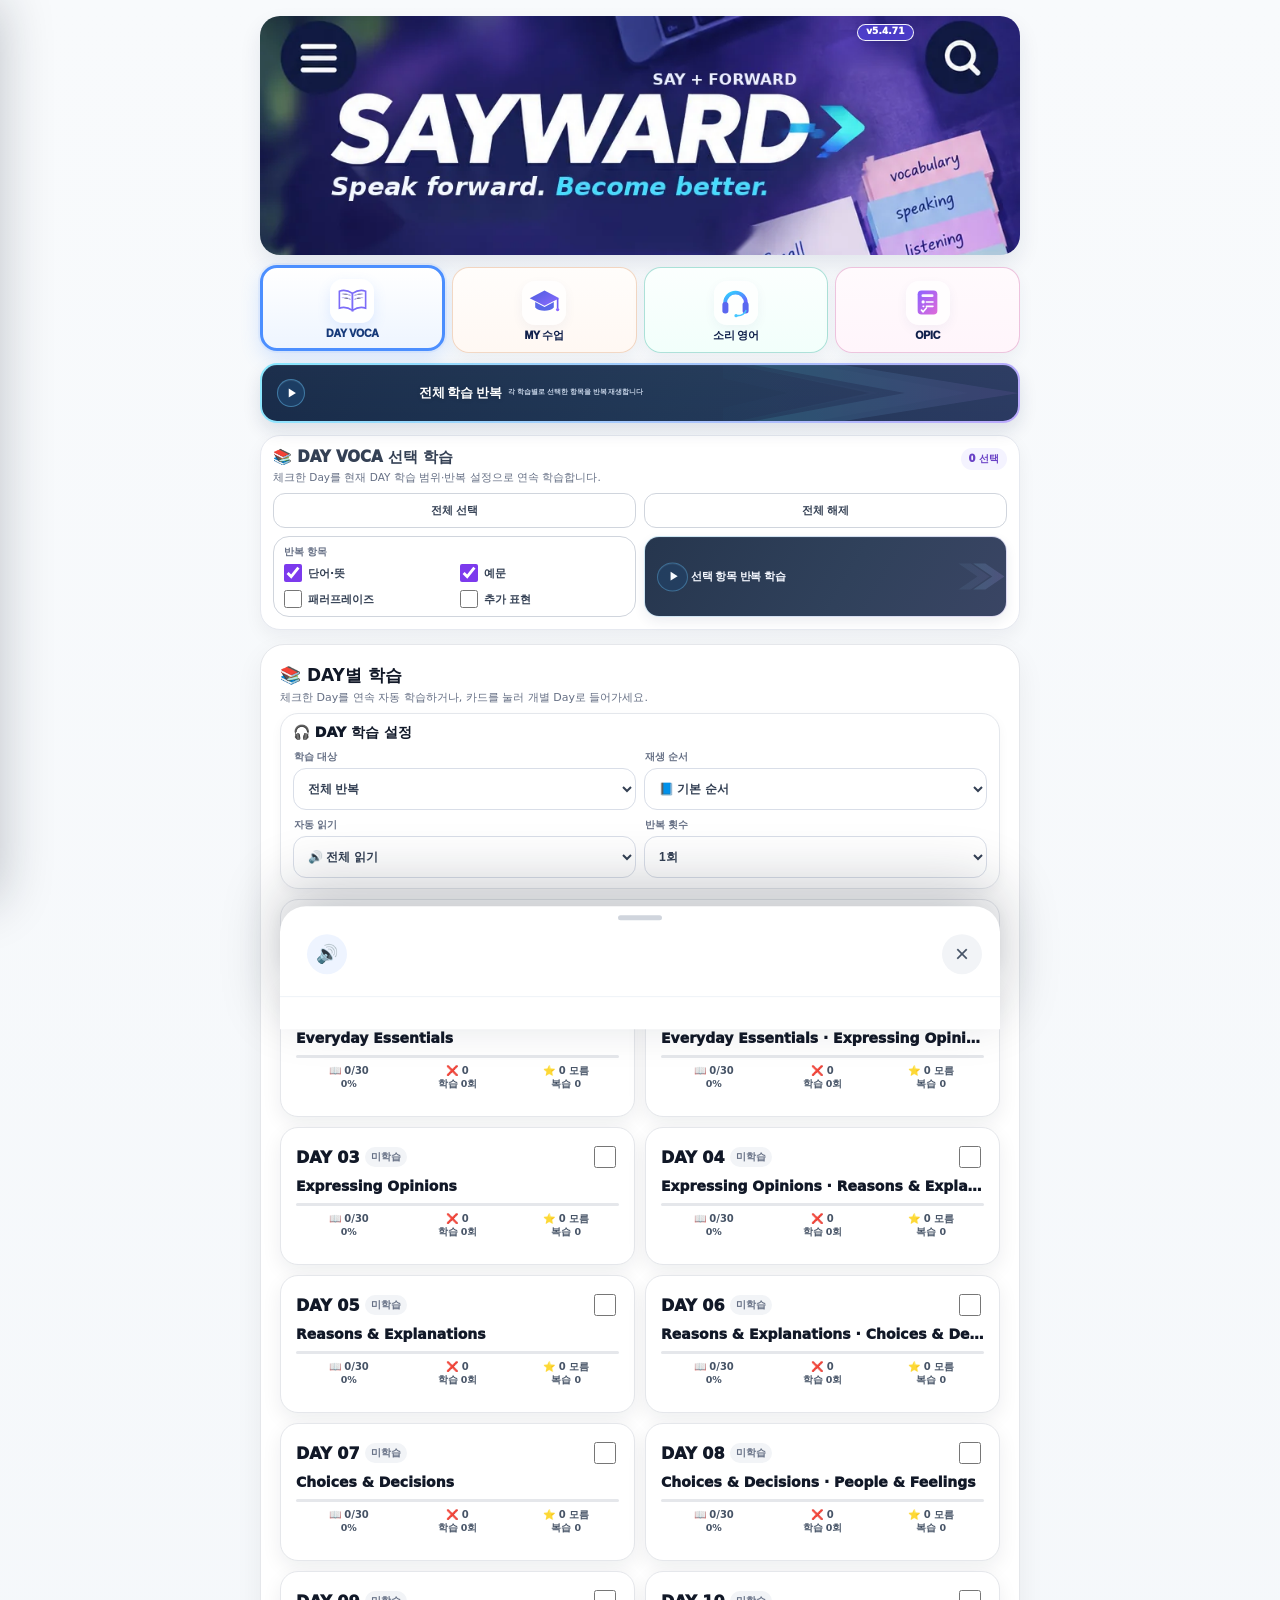
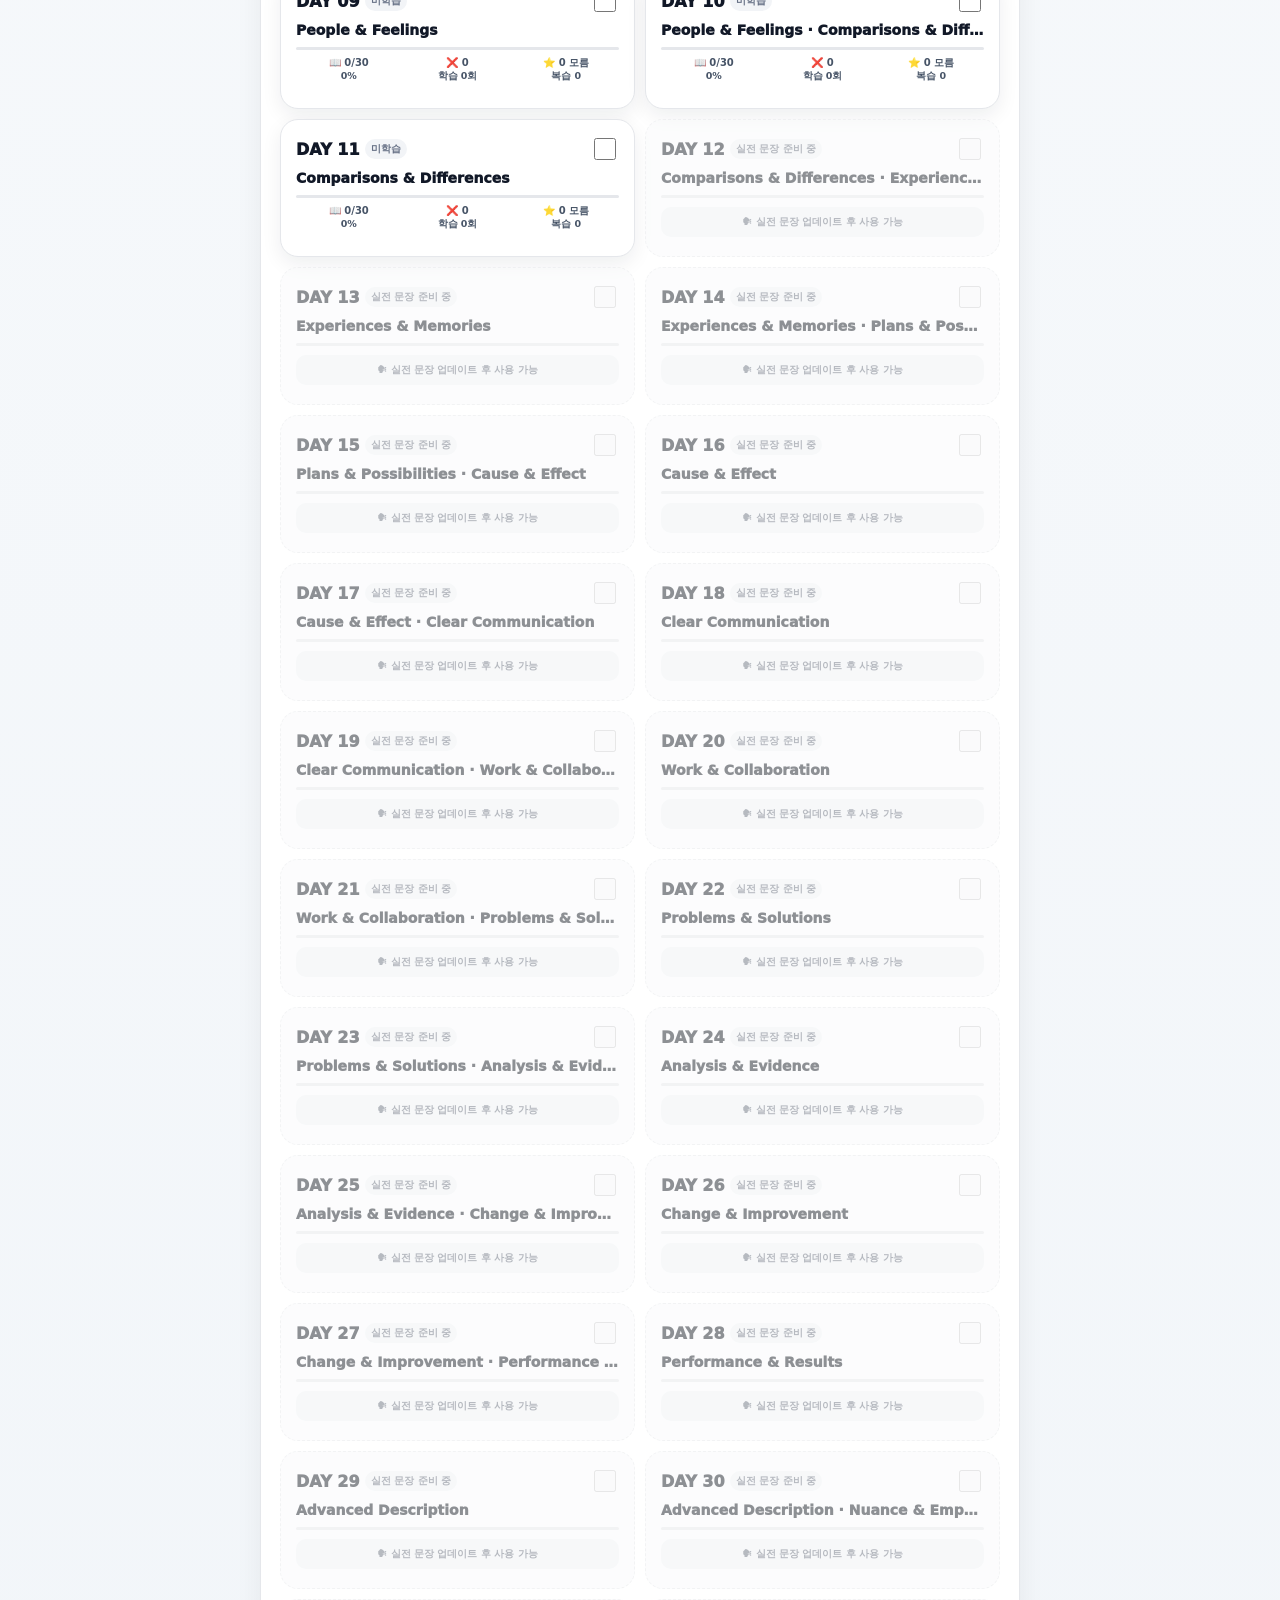
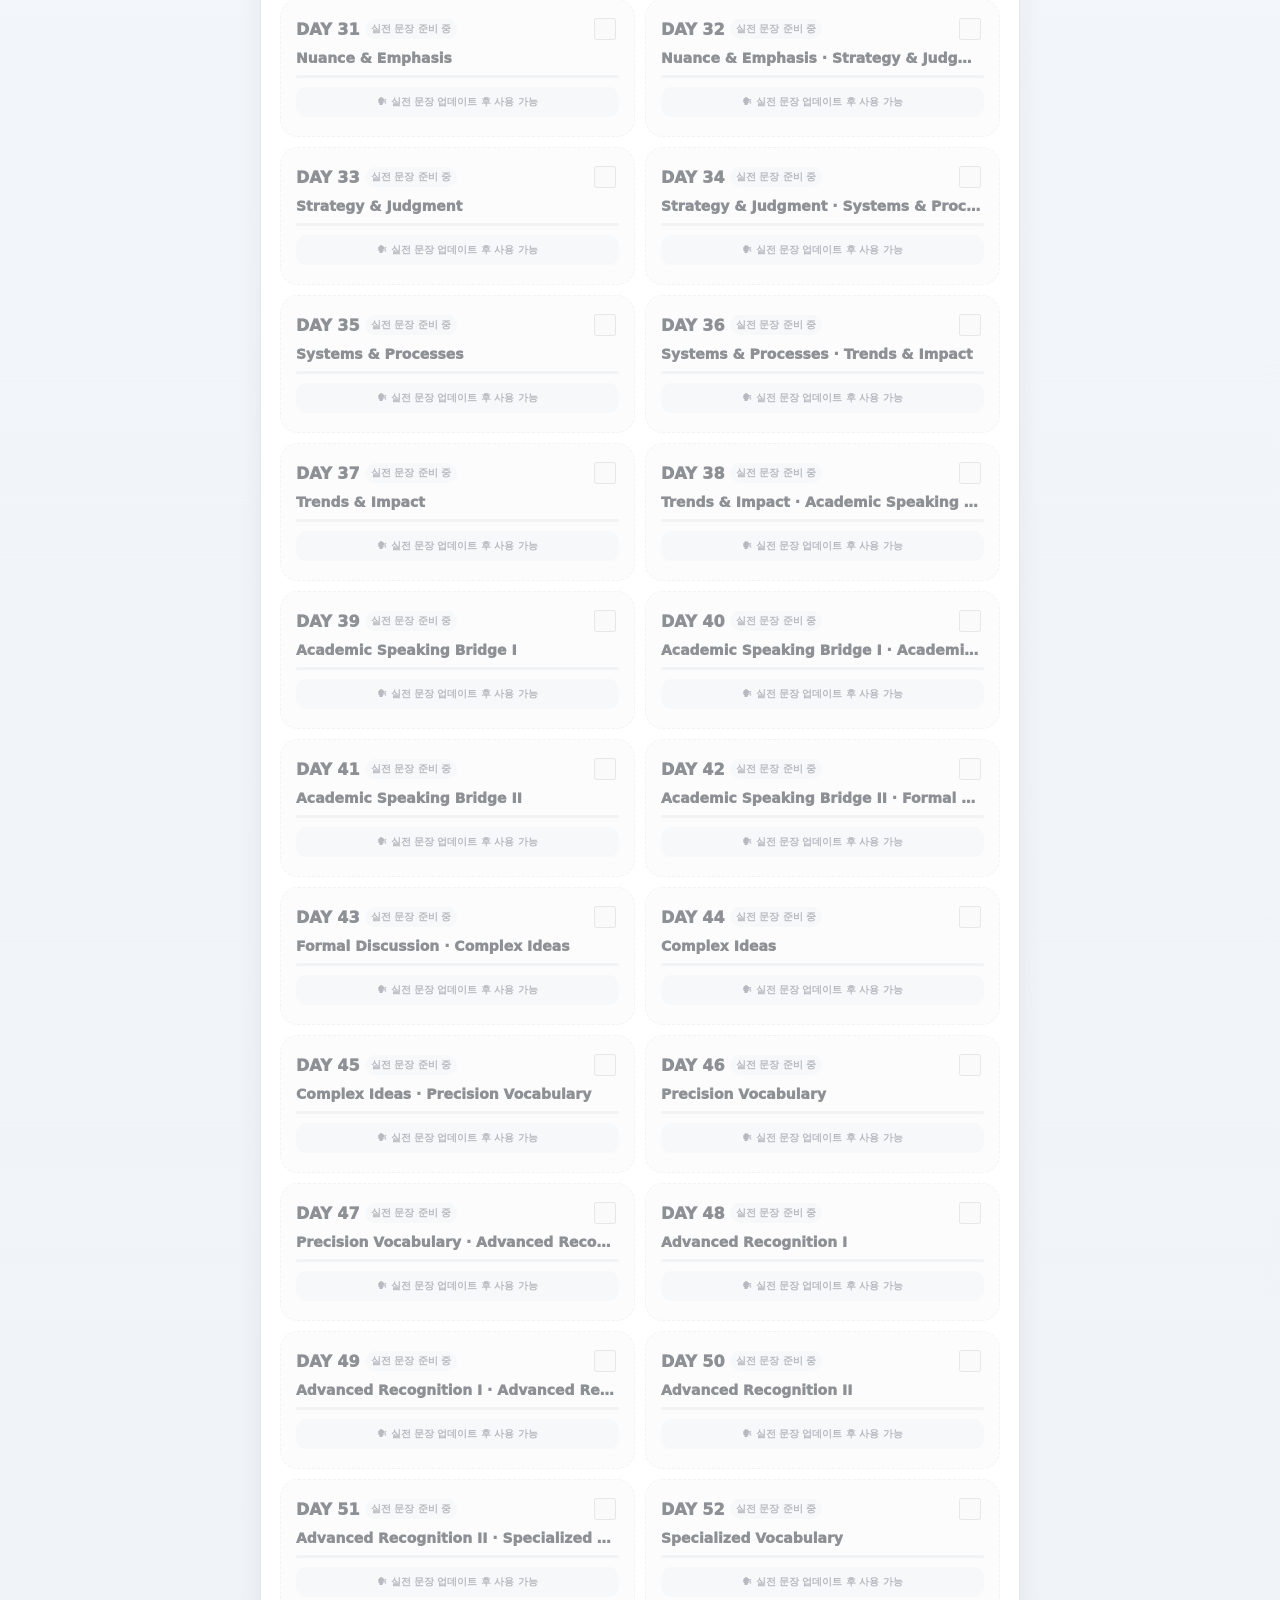
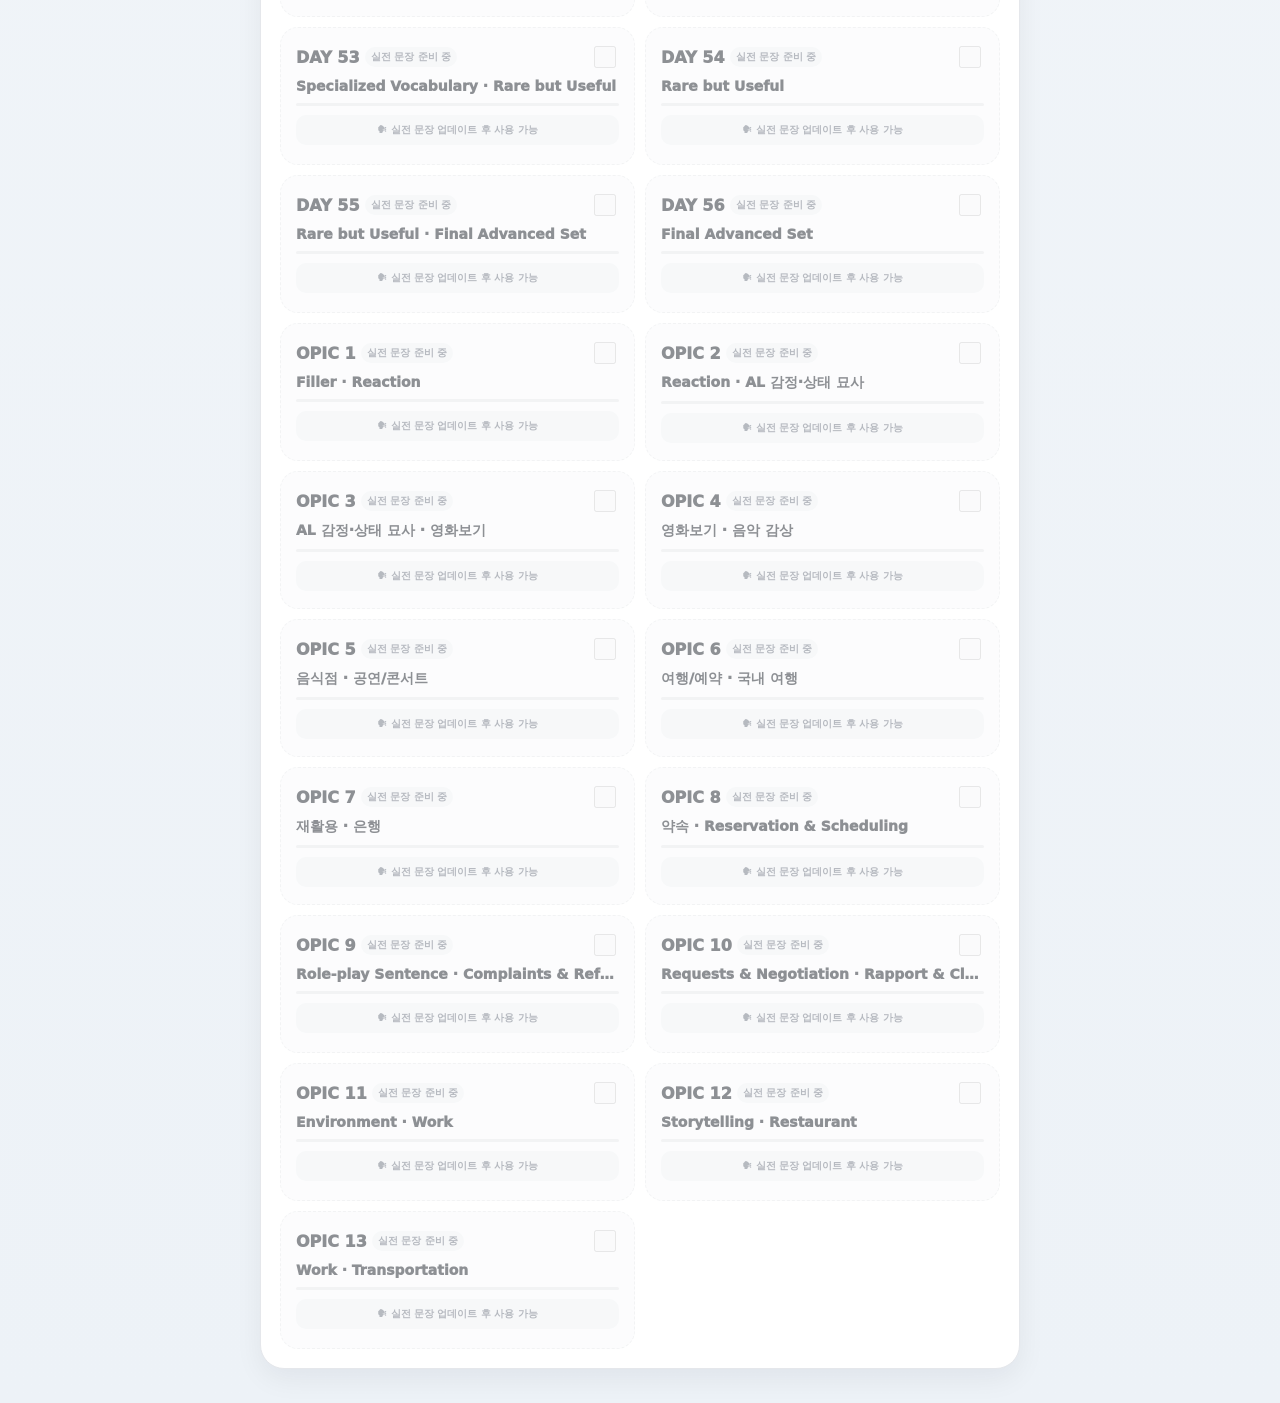
==== commit d3b23ad8: "Add files via upload" ====
--- a/index.html
+++ b/index.html
@@ -1,10 +1,10 @@
-<!-- SAYWARD V5.4.67 · OPT-G + BACKUP/RESTORE + MY15 OCT 8 TEACHER CHUNKS -->
+<!-- SAYWARD V5.4.73 · OPIC32 FURNITURE DAMAGE & REPAIR -->
 <!doctype html><html lang="ko"><head>
-<!-- SAYWARD V5.4.67 · OPT-G baseline + backup/restore + MY15 Oct 8 teacher chunks -->
+<!-- SAYWARD V5.4.73 · OPIC32 Furniture Damage & Repair -->
 
 <meta http-equiv="Cache-Control" content="no-cache, no-store, must-revalidate">
 <meta http-equiv="Pragma" content="no-cache">
-<meta http-equiv="Expires" content="0"><meta charset="utf-8"><meta name="viewport" content="width=device-width,initial-scale=1,viewport-fit=cover,interactive-widget=resizes-content"><title>SAYWARD v5.4.67</title>
+<meta http-equiv="Expires" content="0"><meta charset="utf-8"><meta name="viewport" content="width=device-width,initial-scale=1,viewport-fit=cover,interactive-widget=resizes-content"><title>SAYWARD v5.4.73</title>
 
 <meta name="theme-color" content="#2563eb">
 <meta name="mobile-web-app-capable" content="yes">
@@ -6172,10 +6172,20 @@
 const OPIC_LESSON_26 = {"corrections":[{"ko":"제가 가장 좋아하는 미용실은 사실 회사 안에 있는 작은 사내 미용실입니다.","en":"My favorite hair salon is actually a small in-house salon at my company.","bad":"","tip":"in-house salon at my company"},{"ko":"회사가 제공하는 직원 복지 혜택 중 하나입니다.","en":"It’s one of the employee benefits my company provides.","bad":"","tip":"employee benefit = 직원 복지 혜택"},{"ko":"시간과 돈을 모두 절약해 줍니다.","en":"It saves me both time and money.","bad":"I can save both my time and money.","tip":"save both time and money / It saves me ~"},{"ko":"커트와 염색을 모두 하는 데 2,000원밖에 들지 않습니다.","en":"It costs me 2,000 won for both a haircut and hair coloring.","bad":"","tip":"It costs me + 금액 + for ~"},{"ko":"나이가 들면서 흰머리가 점점 더 생기기 시작했습니다.","en":"As I’m getting older, I’m starting to get more gray hair.","bad":"","tip":"As I’m getting older ~"},{"ko":"그래서 보통 커트와 염색을 동시에 합니다.","en":"I usually get my hair cut and dyed at the same time.","bad":"","tip":"get my hair cut and dyed"},{"ko":"화려한 곳은 아니지만 필요한 역할은 충분히 합니다.","en":"It’s nothing fancy, but it gets the job done.","bad":"","tip":"nothing fancy / get the job done"},{"ko":"같은 미용사에게 꽤 오랫동안 머리를 맡겨 왔습니다.","en":"I’ve been going to the same stylist for quite a while.","bad":"","tip":"have been ~ing for quite a while"},{"ko":"이제는 제가 원하는 것을 굳이 설명할 필요조차 없습니다.","en":"I don’t even have to explain what I want anymore.","bad":"","tip":"don’t even have to ~ anymore"},{"ko":"그 미용사는 제 취향과 어떤 스타일이 저에게 어울리는지 잘 압니다.","en":"She just knows exactly how I like my hair and what style suits me.","bad":"","tip":"know exactly how I like ~ / suit me"},{"ko":"그래서 계속 그곳을 이용하게 됩니다.","en":"That’s why I keep going back to it.","bad":"","tip":"keep going back to ~"},{"ko":"미용사가 제가 원하는 것을 이해하고 편안하게 해주기만 하면 저는 만족합니다.","en":"As long as the hairstylist understands what I want and makes me feel comfortable, I'm satisfied.","bad":"","tip":"As long as + S + V = ~하기만 하면 / ~하는 한"}],"chunks":[{"pattern":"a small in-house salon at my company","ko":"회사 안의 작은 사내 미용실","example":"My favorite salon is a small in-house salon at my company.","exampleKo":"제가 가장 좋아하는 미용실은 회사 안의 작은 사내 미용실입니다."},{"pattern":"one of the employee benefits","ko":"직원 복지 혜택 중 하나","example":"It’s one of the employee benefits my company provides.","exampleKo":"회사가 제공하는 직원 복지 혜택 중 하나입니다."},{"pattern":"save me both time and money","ko":"시간과 돈을 모두 절약해 주다","example":"It saves me both time and money.","exampleKo":"시간과 돈을 모두 절약해 줍니다."},{"pattern":"It costs me 2,000 won for both A and B","ko":"A와 B 모두 하는 데 2,000원이 들다","example":"It costs me 2,000 won for both a haircut and hair coloring.","exampleKo":"커트와 염색을 모두 하는 데 2,000원이 듭니다."},{"pattern":"As I’m getting older, ~","ko":"나이가 들면서 ~","example":"As I’m getting older, I’m starting to get more gray hair.","exampleKo":"나이가 들면서 흰머리가 점점 더 생기기 시작했습니다."},{"pattern":"get my hair cut and dyed","ko":"머리를 자르고 염색하다","example":"I usually get my hair cut and dyed at the same time.","exampleKo":"보통 커트와 염색을 동시에 합니다."},{"pattern":"It’s nothing fancy, but it gets the job done.","ko":"화려하진 않지만 필요한 역할은 한다","example":"It’s nothing fancy, but it gets the job done.","exampleKo":"화려하진 않지만 필요한 역할은 충분히 합니다."},{"pattern":"I don’t even have to explain what I want anymore.","ko":"이제 원하는 것을 설명할 필요조차 없다","example":"I don’t even have to explain what I want anymore.","exampleKo":"이제 제가 원하는 것을 설명할 필요조차 없습니다."},{"pattern":"what style suits me","ko":"어떤 스타일이 나에게 어울리는지","example":"She knows what style suits me.","exampleKo":"그분은 어떤 스타일이 저에게 어울리는지 압니다."},{"pattern":"keep going back to ~","ko":"계속 ~을 이용하다/찾아가다","example":"That’s why I keep going back to it.","exampleKo":"그래서 계속 그곳을 이용합니다."},{"pattern":"As long as + S + V, ~","ko":"~하기만 하면 / ~하는 한, ...","example":"As long as the hairstylist understands what I want and makes me feel comfortable, I'm satisfied.","exampleKo":"미용사가 제가 원하는 것을 이해하고 편안하게 해주기만 하면 저는 만족합니다."}],"habits":[{"title":"① 개인화 포인트 살리기","text":"사내 복지·2,000원·흰머리처럼 본인만의 구체적인 디테일을 유지한다."},{"title":"② convenience + affordability","text":"시간 절약과 비용 절약을 together로 묶어 favorite 이유를 선명하게 만든다."},{"title":"③ 익숙한 stylist 관계","text":"I don’t even have to explain...로 오래 다닌 미용사와의 익숙함을 표현한다."},{"title":"④ as 용법 구분해서 말하기","text":"As I’m getting older = 나이가 들면서 / As long as + 문장 = ~하기만 하면. 두 문장을 소리 내어 번갈아 말해 as의 의미 차이를 익힌다."}],"speaking":[{"prompt":"Tell me about your favorite hair salon. What does it look like? Why do you like going there?","promptKo":"OPIC 질문에 맞춰 AL 수준으로 답해 보세요.","text":"My favorite hair salon is actually a small in-house salon at my company. It’s one of the employee benefits my company provides, and I really like it because it’s incredibly convenient.\n\nThe biggest advantage is that it saves me both time and money. It costs me only 2,000 won for both a haircut and hair coloring, which is unbelievably cheap compared with regular salons.\n\nAs I’m getting older, I’m starting to get more gray hair, so I need to dye my hair regularly. I usually get my hair cut and dyed at the same time, which makes the whole process really efficient.\n\nThe salon itself is pretty small and simple. It’s nothing fancy, but it gets the job done, and that’s more than enough for me.\n\nAnother reason I like it is the hairstylist. I’ve been going to the same stylist for quite a while, so she knows exactly how I like my hair and what style suits me. I don’t even have to explain what I want anymore.\n\nSo for me, the salon is affordable, convenient, and comfortable. That’s why I keep going back to it.","ko":"위 핵심 교정과 Chunk를 활용해 전체 답변의 흐름을 익히세요."}]};
 
 
+const OPIC_LESSON_27 = {"corrections":[{"ko":"한국에는 저가 호텔부터 고급 호텔까지 다양한 종류의 호텔이 있습니다.","en":"There are all kinds of hotels in Korea, ranging from budget hotels to luxury hotels.","bad":"Basically there are a lot of types of hotels in Korea, from the budget hotel to luxury hotels.","tip":"ranging from A to B = A부터 B까지 다양한"},{"ko":"많은 호텔은 서울과 부산 같은 대도시 중심부에 있고, 다른 호텔들은 인기 관광지에 있습니다.","en":"Many hotels are located in the heart of major cities like Seoul and Busan, while others are found in popular tourist destinations like Jeju Island.","bad":"Those hotels are located in downtown, like in the heart of major city, especially in Seoul and Busan and Jeju.","tip":"in the heart of + 장소 / while others are found in ~"},{"ko":"제주도는 특히 고급 리조트와 호텔로 유명합니다.","en":"Jeju Island is especially famous for its luxury resorts and hotels.","bad":"Jeju have really luxurious hotels.","tip":"Jeju Island is ... / luxury hotel"},{"ko":"고급 호텔에 들어가면 가장 먼저 눈에 들어오는 것은 넓고 우아한 로비입니다.","en":"When you walk into a luxury hotel, the first thing you notice is the spacious and elegant lobby.","bad":"When you walk in the hotel, the first thing you notice is the really spacious and luxurious lobby and reception desks.","tip":"The first thing you notice is ~"},{"ko":"리셉션 직원들은 투숙객이 도착하면 따뜻하게 맞이합니다.","en":"The reception staff warmly greet guests as they arrive.","bad":"There are always welcoming staff, and they can greeting all the customers who come to the hotel.","tip":"warmly greet guests / hotel에서는 guests가 자연스럽다"},{"ko":"벨 스태프도 짐을 도와줄 수 있도록 대기하고 있습니다.","en":"The bell staff are also available to help guests with their luggage.","bad":"You can get help from the bell staff to carry your luggage.","tip":"be available to help someone with ~"},{"ko":"고급 호텔은 수영장, 피트니스센터, 사우나 등 다양한 부대시설을 제공합니다.","en":"Luxury hotels offer a wide range of facilities, including swimming pools, fitness centers, and saunas.","bad":"Those kind of hotels provide a lot of several kind of facilities.","tip":"offer a wide range of + 복수명사"},{"ko":"일부 호텔에는 아침, 점심, 저녁을 즐길 수 있는 훌륭한 뷔페 레스토랑도 있습니다.","en":"Some luxury hotels also have excellent buffet restaurants where guests can enjoy breakfast, lunch, and dinner.","bad":"Some of luxurious hotels have really good buffet where you can eat some dinner, lunch, even dinner like that.","tip":"some luxury hotels / buffet restaurants"},{"ko":"체크인하고 나면 호텔을 나가지 않고도 이런 시설들을 즐길 수 있습니다.","en":"Once you check in, you can enjoy all these facilities without even leaving the hotel.","bad":"If once you get there, after checking in, you can enjoy everything inside the hotel.","tip":"Once + S + V / without even ~ing"},{"ko":"도심 호텔은 주로 비즈니스 여행객에 초점을 맞추는 반면 관광지 호텔은 휴식과 여가에 더 초점을 맞추는 편입니다.","en":"Hotels in downtown areas tend to focus on business travelers, while hotels near tourist attractions tend to focus more on relaxation and leisure.","bad":"","tip":"A tends to focus on ~, while B tends to focus on ..."}],"chunks":[{"pattern":"ranging from A to B","ko":"A부터 B까지 다양한","example":"There are all kinds of hotels, ranging from budget hotels to luxury hotels.","exampleKo":"저가 호텔부터 고급 호텔까지 다양한 종류의 호텔이 있습니다."},{"pattern":"be located in the heart of ~","ko":"~의 중심부에 위치하다","example":"Many luxury hotels are located in the heart of major cities.","exampleKo":"많은 고급 호텔은 대도시 중심부에 위치합니다."},{"pattern":"while others are found in ~","ko":"반면 다른 것들은 ~에 있다","example":"Many hotels are downtown, while others are found in popular tourist destinations.","exampleKo":"많은 호텔은 도심에 있고, 다른 호텔들은 인기 관광지에 있습니다."},{"pattern":"The first thing you notice is ~","ko":"가장 먼저 눈에 들어오는 것은 ~이다","example":"The first thing you notice is the spacious and elegant lobby.","exampleKo":"가장 먼저 눈에 들어오는 것은 넓고 우아한 로비입니다."},{"pattern":"warmly greet guests","ko":"투숙객을 따뜻하게 맞이하다","example":"The reception staff warmly greet guests as they arrive.","exampleKo":"리셉션 직원들은 투숙객이 도착하면 따뜻하게 맞이합니다."},{"pattern":"be available to help someone with ~","ko":"누구의 ~을 도울 수 있도록 대기하다","example":"The bell staff are available to help guests with their luggage.","exampleKo":"벨 스태프가 투숙객의 짐을 도와줄 수 있습니다."},{"pattern":"offer a wide range of + plural noun","ko":"다양한 ~을 제공하다","example":"Luxury hotels offer a wide range of facilities.","exampleKo":"고급 호텔은 다양한 부대시설을 제공합니다."},{"pattern":"Once + S + V, ~","ko":"일단 ~하고 나면, ...","example":"Once you check in, you can enjoy the hotel's facilities.","exampleKo":"체크인하고 나면 호텔 시설을 즐길 수 있습니다."},{"pattern":"without even ~ing","ko":"~조차 하지 않고","example":"You can enjoy the facilities without even leaving the hotel.","exampleKo":"호텔을 나가지 않고도 시설을 즐길 수 있습니다."},{"pattern":"A tends to focus on ~, while B tends to focus on ...","ko":"A는 ~에 초점을 맞추는 반면 B는 ...에 초점을 맞추는 편이다","example":"Downtown hotels tend to focus on business travelers, while resort hotels tend to focus more on relaxation and leisure.","exampleKo":"도심 호텔은 비즈니스 여행객에, 리조트 호텔은 휴식과 여가에 더 초점을 맞추는 편입니다."}],"habits":[{"title":"① 위치 표현 구분","text":"in the heart of major cities / near tourist attractions처럼 in과 near를 정확히 구분한다."},{"title":"② 단수·복수 맞추기","text":"hotel/has보다 hotels/are, facilities/pools/centers처럼 일반적 특징은 복수형으로 말한다."},{"title":"③ welcome vs welcoming","text":"staff warmly welcome/greet guests는 동작, welcoming atmosphere는 분위기를 묘사한다."},{"title":"④ 위치 → 로비·직원 → 시설","text":"장소 묘사는 위치를 먼저 말하고, 눈에 보이는 내부 특징과 직원, 시설 순서로 전개한다."},{"title":"⑤ once 하나로 연결","text":"if once / after를 겹치지 말고 Once you check in, ~처럼 간단히 연결한다."}],"speaking":[{"prompt":"Describe hotels in Korea. Where are they usually located? What do they look like, and what facilities do they usually have?","promptKo":"호텔의 위치 → 로비와 직원 → 인테리어 → 부대시설 순서로 AL 수준으로 답해 보세요.","text":"Well, there are all kinds of hotels in Korea, ranging from budget hotels to luxury hotels. Many hotels are located in the heart of major cities like Seoul and Busan, while others are found in popular tourist destinations like Jeju Island. Jeju, in particular, is famous for its beautiful luxury resorts.\n\nAs for what they look like, when you walk into a luxury hotel, the first thing you notice is the spacious and elegant lobby. There's usually a large reception desk, and the staff warmly greet guests as they arrive. The bell staff are also available to help guests with their luggage.\n\nAnother great thing about luxury hotels is that they offer a wide range of facilities, including swimming pools, fitness centers, and saunas. Some hotels also have excellent buffet restaurants where you can enjoy breakfast, lunch, and dinner.\n\nOnce you check in, you can enjoy all these facilities without even leaving the hotel. You can work out at the gym, relax in the sauna, or enjoy a nice meal at one of the restaurants.\n\nOverall, I think luxury hotels in Korea are not just places to stay. They're also great places to relax and enjoy yourself.","ko":"위 핵심 교정과 Chunk를 활용해 호텔 묘사를 위치 → 내부 → 직원 → 시설 순서로 익히세요."}]};
+const OPIC_LESSON_28 = {"corrections":[{"ko":"호텔에 도착하면 프런트 데스크로 곧장 가서 체크인합니다.","en":"Once I arrive at the hotel, I head straight to the front desk to check in.","bad":"Once I get in the hotel, I head to the front desk to check in.","tip":"arrive at the hotel / head straight to ~"},{"ko":"카드키를 받은 뒤 객실로 올라가 짐을 풀고 자리를 잡습니다.","en":"After getting my key card, I go straight up to my room, unpack my bags, and settle in.","bad":"After I got the key card, I directly go up to my hotel room and unpack my baggages.","tip":"현재 습관은 현재 시제 / baggage는 불가산, bags는 복수 가능"},{"ko":"객실에 들어가면 침대에 털썩 누워 잠깐 낮잠을 잡니다.","en":"I usually flop down on the bed and take a quick nap.","bad":"I fly to my bedroom bed.","tip":"flop down on the bed = 침대에 털썩 드러눕다"},{"ko":"편한 옷으로 갈아입은 뒤 호텔 부지를 여유롭게 산책하며 인테리어를 구경합니다.","en":"After changing into something comfortable, I enjoy taking a leisurely stroll around the hotel grounds and admiring the luxurious interior.","bad":"I can explore and I can take a good stroll around the hotel because there are so many luxury things.","tip":"take a leisurely stroll / luxurious interior"},{"ko":"저녁 식사 후에는 헬스장에 가서 운동합니다.","en":"Later, after dinner, I usually hit the gym for a workout.","bad":"After eating dinner, I usually go to the fitness center to exercise.","tip":"hit the gym = 헬스장에 가서 운동하다"},{"ko":"일부 고급 호텔에는 야외 온수 욕조가 있어서 밤에 따뜻한 물에 몸을 담그는 것을 좋아합니다.","en":"Some luxury hotels have outdoor hot tubs, and I love soaking in the warm water at night.","bad":"Some really luxury hotels have an outside sauna, and we use the warm water stream.","tip":"outdoor hot tub / soak in the hot tub / massage jets"},{"ko":"호텔 주변도 둘러보고 근처 현지 식당도 가보는 것을 좋아합니다.","en":"I also enjoy exploring the surrounding area and trying out local restaurants.","bad":"There are a lot of places to attract the tourists, and we go to some delicious restaurants around there.","tip":"explore the surrounding area / try out local restaurants"},{"ko":"호텔 숙박에서 가장 기대되는 것은 수영장에서 시간을 보내는 것입니다.","en":"The highlight of my stay is spending time at the swimming pool.","bad":"The most best thing is the swimming pool.","tip":"The highlight of my stay is ~ = 숙박에서 가장 좋은 점은 ~이다"},{"ko":"다음 날 아침에는 짐을 챙기고 추가 요금을 정산한 뒤 체크아웃합니다.","en":"The next morning, I pack all my belongings, settle any additional charges, and check out.","bad":"I pack my all the luggage, return my hotel room key, and reimburse about all the spending.","tip":"pack all my belongings / settle any additional charges / check out"},{"ko":"재미있는 건 쉬려고 호캉스를 가지만 결국 의외로 바쁘게 지낸다는 것입니다.","en":"The funny thing is, I go on a staycation to relax, but I always end up being surprisingly busy.","bad":"I go there to relax, but there are many things to do.","tip":"end up ~ing = 결국 ~하게 되다"},{"ko":"호텔에서 쉬는 것은 에너지를 재충전하고 다시 일상으로 돌아갈 준비를 하는 데 도움이 됩니다.","en":"A hotel staycation helps me recharge my batteries and get ready for the week ahead.","bad":"It makes me feel refreshed and charge myself to go forward.","tip":"recharge my batteries = 에너지를 재충전하다"}],"chunks":[{"pattern":"head straight to ~","ko":"~로 곧장 향하다","example":"I head straight to the front desk to check in.","exampleKo":"프런트 데스크로 곧장 가서 체크인합니다."},{"pattern":"settle in","ko":"짐을 풀고 편안하게 자리를 잡다","example":"I unpack my bags and settle in.","exampleKo":"짐을 풀고 객실에서 자리를 잡습니다."},{"pattern":"flop down on the bed","ko":"침대에 털썩 드러눕다","example":"I flop down on the bed and take a quick nap.","exampleKo":"침대에 털썩 누워 잠깐 낮잠을 잡니다."},{"pattern":"take a leisurely stroll","ko":"여유롭게 산책하다","example":"I enjoy taking a leisurely stroll around the hotel grounds.","exampleKo":"호텔 부지를 여유롭게 산책하는 것을 즐깁니다."},{"pattern":"hit the gym","ko":"헬스장에 가서 운동하다","example":"Later, I hit the gym for a workout.","exampleKo":"나중에 헬스장에 가서 운동합니다."},{"pattern":"soak in the hot tub","ko":"온수 욕조에 몸을 담그다","example":"I love soaking in the hot tub at night.","exampleKo":"밤에 온수 욕조에 몸을 담그는 것을 좋아합니다."},{"pattern":"explore the surrounding area","ko":"주변 지역을 둘러보다","example":"I also enjoy exploring the surrounding area.","exampleKo":"주변 지역을 둘러보는 것도 좋아합니다."},{"pattern":"The highlight of my stay is ~","ko":"숙박에서 가장 좋은 점은 ~이다","example":"The highlight of my stay is spending time at the swimming pool.","exampleKo":"숙박에서 가장 좋은 점은 수영장에서 시간을 보내는 것입니다."},{"pattern":"end up ~ing","ko":"결국 ~하게 되다","example":"I always end up being surprisingly busy.","exampleKo":"결국 항상 의외로 바쁘게 지내게 됩니다."},{"pattern":"recharge my batteries","ko":"에너지를 재충전하다","example":"A hotel staycation helps me recharge my batteries.","exampleKo":"호캉스는 에너지를 재충전하는 데 도움이 됩니다."}],"habits":[{"title":"① 평소 루틴은 현재 시제","text":"arrive → head → get → unpack → settle → go → check out처럼 처음부터 끝까지 현재 시제를 유지한다."},{"title":"② and then 대신 시간 연결어","text":"First / Once I... / After that / Later / The next morning을 사용해 시간 흐름을 보여준다."},{"title":"③ 호텔 동사를 정확히","text":"check in, confirm a reservation, settle in, explore, settle additional charges, check out을 정확히 쓴다."},{"title":"④ 호텔 객실과 home 구분","text":"호텔 객실로 돌아갈 때는 go back to my room, 집으로 돌아갈 때는 go home이라고 한다."},{"title":"⑤ 체크인 → 활동 → 체크아웃 → 효과","text":"루틴을 순서대로 설명한 뒤 end up ~ing 또는 recharge my batteries로 개인적인 느낌을 덧붙인다."}],"speaking":[{"prompt":"What do you typically do when you stay at a hotel? Describe your routine from check-in to check-out.","promptKo":"체크인 → 객실 → 휴식/호텔 구경 → 시설 이용 → 체크아웃 → 느낌 순서로 AL 수준으로 답해 보세요.","text":"Well, I usually stay at hotels when I go on vacation or when I want to enjoy a relaxing staycation. Once I arrive at the hotel, I head straight to the front desk to check in. After getting my key card, I go straight up to my room, unpack my bags, and settle in.\n\nThe first thing I usually do is change into something comfortable. Sometimes I flop down on the bed and take a quick nap. After that, I like exploring the hotel and taking a leisurely stroll around the hotel grounds. I especially enjoy admiring the luxurious interior and beautiful decorations.\n\nLater, after dinner, I usually hit the gym for a workout. If the hotel has an outdoor hot tub, I love soaking in the warm water at night. I also enjoy exploring the surrounding area and trying out local restaurants.\n\nThe highlight of my stay is usually spending time at the swimming pool because I don't get many chances to go swimming in my daily life.\n\nThe next morning, I have breakfast, pack all my belongings, settle any additional charges, and check out. The funny thing is, I go on a staycation to relax, but I always end up being surprisingly busy. Still, it helps me recharge my batteries and get ready for the week ahead.","ko":"위 핵심 Chunk를 이용해 호텔에서 평소 무엇을 하는지 현재 시제로 자연스럽게 연결하세요."}]};
+const OPIC_LESSON_29 = {"corrections":[{"ko":"제게 가장 강한 인상을 남긴 호텔은 단연 서울 신라호텔이었습니다.","en":"The hotel that left the strongest impression on me was definitely The Shilla Seoul.","bad":"The most memorable experience in hotel was definitely Seoul Shilla Hotel staycation.","tip":"leave the strongest impression on someone"},{"ko":"고급 호텔에 묵어 본 것은 그때가 처음이었습니다.","en":"It was my first time staying at a luxury hotel.","bad":"This is my first time luxury hotel staycation for me.","tip":"It was my first time + -ing"},{"ko":"가장 친한 친구 중 한 명이 인생에서 정말 힘든 시기를 겪고 있었습니다.","en":"One of my closest friends was going through a really difficult time in her life.","bad":"My sincerest friend had a hard time in her life.","tip":"go through ~ = 힘든 일 등을 겪다"},{"ko":"저는 그녀가 힘들 때 곁에서 힘이 되어주려고 최선을 다했습니다.","en":"I did my best to be there for her.","bad":"I helped her because she had a hard time.","tip":"be there for someone"},{"ko":"감사의 표시로 친구가 서울 신라호텔 숙박을 선물해 주었습니다.","en":"As a way of thanking me, she treated me to a stay at The Shilla Seoul.","bad":"In return for my effort, she recommended me to go to the Shilla Hotel together.","tip":"treat someone to ~"},{"ko":"친구가 숙박 비용 전액을 부담했습니다.","en":"She covered the entire cost of our stay.","bad":"She paid all the costing hotel.","tip":"cover the entire cost"},{"ko":"우아한 로비와 아름다운 예술 작품에 완전히 감탄했습니다.","en":"I was completely blown away by the elegant lobby and beautiful artwork.","bad":"I was very impressive about the luxurious hotel lobby.","tip":"be blown away by ~ / impressive vs impressed"},{"ko":"짬뽕은 수영장 옆에서 제공되는 대표 메뉴 중 하나였습니다.","en":"Jjambbong was one of the signature dishes served by the pool.","bad":"The swimming pool is famous for the jjambbong.","tip":"one of the signature dishes"},{"ko":"일반 식당의 같은 음식보다 약 두 배 비쌌습니다.","en":"It was about twice as expensive as the same dish at a regular restaurant.","bad":"This is twice much more higher than the normal restaurant.","tip":"twice as + adjective + as ~"},{"ko":"너무 비싸서 한 그릇을 더 주문할 수는 없었습니다.","en":"I couldn't justify ordering another bowl because it was so expensive.","bad":"I couldn't order again because it's too expensive. I can't affordable.","tip":"couldn't justify + -ing"},{"ko":"맥주를 몇 잔 마시며 친구가 겪어 온 일에 대해 몇 시간 동안 이야기했습니다.","en":"We had a few beers and talked for hours about what she had been going through.","bad":"We had beer and had a lot of conversation about her hardship.","tip":"talk for hours about ~"},{"ko":"친구가 얼마나 많은 어려움을 극복해 왔는지 깨달았습니다.","en":"I realized how far she had come.","bad":"I recognized that she overcome the hardship.","tip":"how far someone has come"},{"ko":"그 경험을 정말 특별하게 만든 것은 고급스러움 자체가 아니라 함께 보낸 의미 있는 시간이었습니다.","en":"What made the experience truly special wasn't the luxury itself, but the meaningful time we spent together.","bad":"This experience was really memorable and unforgettable for me.","tip":"What made A truly special wasn't B but C"},{"ko":"워커힐 숙박은 회사에서 제공한 특별한 복지 혜택이었습니다.","en":"The Walkerhill stay was a special perk offered by my company.","bad":"My company provided some gift for the team leaders' benefit.","tip":"a special perk offered by ~"},{"ko":"스위트룸에 들어서는 순간 얼마나 넓은지에 감탄했습니다.","en":"The moment I walked into the suite, I was blown away by how spacious it was.","bad":"When I walked into the suite in my very first time, it was really spacious.","tip":"The moment + S + V, S + V"},{"ko":"한강의 숨 막히게 아름다운 야경을 감상하면서 따뜻한 물에 발을 담갔습니다.","en":"We soaked our feet in warm water while taking in the breathtaking night view of the Han River.","bad":"We soaked our legs while enjoying the Han River.","tip":"take in the breathtaking view of ~"},{"ko":"호텔이 제공하는 모든 것을 최대한 즐겼습니다.","en":"We made the most of everything the hotel had to offer.","bad":"We used the spa, sauna, and even swimming pool.","tip":"make the most of ~"},{"ko":"그런 기회를 준 회사에 정말 감사했습니다.","en":"I was really grateful to my company for giving us that opportunity.","bad":"At that time, I really thanked to my company.","tip":"be grateful to someone for ~ing"}],"chunks":[{"pattern":"leave the strongest impression on someone","ko":"누군가에게 가장 강한 인상을 남기다","example":"The hotel that left the strongest impression on me was definitely The Shilla Seoul.","exampleKo":"제게 가장 강한 인상을 남긴 호텔은 단연 서울 신라호텔이었습니다."},{"pattern":"It was my first time + -ing","ko":"처음으로 ~해 본 것이었다","example":"It was my first time staying at a luxury hotel.","exampleKo":"고급 호텔에 묵어 본 것은 그때가 처음이었습니다."},{"pattern":"go through ~","ko":"~을 겪다","example":"One of my closest friends was going through a really difficult time in her life.","exampleKo":"가장 친한 친구 중 한 명이 인생에서 정말 힘든 시기를 겪고 있었습니다."},{"pattern":"be there for someone","ko":"힘들 때 누군가의 곁에서 힘이 되어주다","example":"I did my best to be there for her.","exampleKo":"저는 그녀의 곁에서 힘이 되어주기 위해 최선을 다했습니다."},{"pattern":"treat someone to ~","ko":"누군가에게 ~을 대접하다 / 선물하다","example":"As a way of thanking me, she treated me to a stay at The Shilla Seoul.","exampleKo":"감사의 표시로 친구가 서울 신라호텔 숙박을 선물해 주었습니다."},{"pattern":"cover the entire cost","ko":"비용 전액을 부담하다","example":"She covered the entire cost of our stay.","exampleKo":"친구가 숙박 비용 전액을 부담했습니다."},{"pattern":"be blown away by ~","ko":"~에 크게 감탄하다 / 압도되다","example":"I was completely blown away by the elegant lobby and beautiful artwork.","exampleKo":"우아한 로비와 아름다운 예술 작품에 완전히 감탄했습니다."},{"pattern":"one of the signature dishes","ko":"대표 메뉴 중 하나","example":"Jjambbong was one of the signature dishes served by the pool.","exampleKo":"짬뽕은 수영장 옆에서 제공되는 대표 메뉴 중 하나였습니다."},{"pattern":"twice as + adjective + as ~","ko":"~보다 두 배 더 …한","example":"It was about twice as expensive as the same dish at a regular restaurant.","exampleKo":"일반 식당의 같은 음식보다 약 두 배 비쌌습니다."},{"pattern":"couldn't justify + -ing","ko":"~하는 데 그렇게까지 할 이유를 찾을 수 없었다","example":"I couldn't justify ordering another bowl because it was so expensive.","exampleKo":"너무 비싸서 한 그릇을 더 주문할 수는 없었습니다."},{"pattern":"talk for hours about ~","ko":"~에 대해 몇 시간 동안 이야기하다","example":"We had a few beers and talked for hours about what she had been going through.","exampleKo":"맥주를 몇 잔 마시며 친구가 겪어 온 일에 대해 몇 시간 동안 이야기했습니다."},{"pattern":"how far someone has come","ko":"누군가가 얼마나 발전하고 어려움을 극복해 왔는지","example":"I realized how far she had come.","exampleKo":"친구가 얼마나 많은 어려움을 극복해 왔는지 깨달았습니다."},{"pattern":"What made A truly special wasn't B but C","ko":"A를 정말 특별하게 만든 것은 B가 아니라 C였다","example":"What made the experience truly special wasn't the luxury itself, but the meaningful time we spent together.","exampleKo":"그 경험을 정말 특별하게 만든 것은 고급스러움 자체가 아니라 함께 보낸 의미 있는 시간이었습니다."},{"pattern":"a special perk offered by ~","ko":"~에서 제공한 특별한 혜택","example":"The Walkerhill stay was a special perk offered by my company.","exampleKo":"워커힐 숙박은 회사에서 제공한 특별한 복지 혜택이었습니다."},{"pattern":"The moment + S + V, S + V","ko":"~하는 순간 바로 …했다","example":"The moment I walked into the suite, I was blown away by how spacious it was.","exampleKo":"스위트룸에 들어서는 순간 얼마나 넓은지에 감탄했습니다."},{"pattern":"take in the breathtaking view of ~","ko":"~의 숨 막히게 아름다운 전망을 감상하다","example":"We soaked our feet in warm water while taking in the breathtaking night view of the Han River.","exampleKo":"한강의 숨 막히게 아름다운 야경을 감상하면서 따뜻한 물에 발을 담갔습니다."},{"pattern":"make the most of ~","ko":"~을 최대한 활용하다 / 마음껏 즐기다","example":"We made the most of everything the hotel had to offer.","exampleKo":"호텔이 제공하는 모든 것을 최대한 즐겼습니다."},{"pattern":"be grateful to someone for ~ing","ko":"~해 준 누군가에게 감사하다","example":"I was really grateful to my company for giving us that opportunity.","exampleKo":"그런 기회를 준 회사에 정말 감사했습니다."}],"habits":[{"title":"① 기억에 남는 경험은 과거 시제로","text":"stayed / was / treated / covered / walked / realized처럼 특정 과거 경험을 처음부터 끝까지 과거 시제로 유지한다."},{"title":"② 배경 → 호텔 묘사 → 에피소드 → 의미","text":"왜 가게 되었는지 배경을 짧게 말한 뒤 로비·객실·전망을 묘사하고, 기억에 남는 에피소드와 의미로 마무리한다."},{"title":"③ impressed / surprised는 사람의 감정","text":"The lobby was impressive / I was impressed by the lobby. The price was surprising / I was surprised by the price처럼 구분한다."},{"title":"④ 질문의 look like를 놓치지 않기","text":"활동만 나열하지 말고 spacious lobby, elegant artwork, suite, Han River view처럼 외관·내부·분위기를 구체적으로 묘사한다."},{"title":"⑤ 마지막은 의미를 강조","text":"What made it special wasn't A but B 또는 be grateful to ~ for -ing로 경험의 의미를 정리하면 AL 답변의 완성도가 높아진다."}],"speaking":[{"prompt":"Tell me about the most memorable hotel you've ever stayed at. Where was it, what did it look like, and why was it memorable?","promptKo":"신라호텔 경험을 배경 → 호텔 모습 → 수영장/짬뽕 → 친구와의 대화 → 의미 순서로 답해 보세요.","text":"Well, the hotel that left the strongest impression on me was definitely The Shilla Seoul. It was my first time staying at a luxury hotel, so the experience itself felt very special.\n\nA few years ago, one of my closest friends was going through a really difficult time in her life, and I did my best to be there for her. As a way of thanking me, she treated me to a stay at The Shilla Seoul and covered the entire cost of our stay.\n\nThe moment I walked into the hotel, I was completely blown away by the elegant lobby and beautiful artwork on display. Everything looked incredibly sophisticated. After checking in, we headed to the hotel's famous pool. We even ordered jjambbong, which was one of the signature dishes served by the pool. I was shocked by the price because it was about twice as expensive as the same dish at a regular restaurant. It was delicious, but I couldn't justify ordering another bowl.\n\nLater that evening, we went back to our room, had a few beers, and talked for hours about what she had been going through. I realized how far she had come. Looking back, what made the experience truly special wasn't the luxury itself, but the meaningful time we spent together. That's why the stay has remained such a strong memory for me.","ko":"위 18개 Chunk 중 필요한 표현을 골라 실제 스토리처럼 연결하세요."},{"prompt":"Tell me about another hotel stay that you still remember clearly. What made it special?","promptKo":"워커힐 가족 숙박 경험을 회사 혜택 → 스위트룸 → 한강 야경 → 시설 → 감사 순서로 답해 보세요.","text":"Another hotel stay I remember clearly was at Vista Walkerhill Seoul. The stay was a special perk offered by my company, and the company covered the entire cost for my family. It was my first time staying in a suite, so I was really excited.\n\nThe moment I walked into the suite, I was blown away by how spacious and luxurious it was. The room had elegant furniture, a beautiful bathtub, and plenty of space for my family to relax.\n\nOne of the best parts was the outdoor foot spa overlooking the Han River. We soaked our feet in warm water while taking in the breathtaking night view of the Han River and the Seoul skyline. The next day, we explored the hotel grounds and made the most of the spa, sauna, swimming pool, and walking trails.\n\nWhat made the stay truly special wasn't only the luxurious suite, but the chance to spend quality time with my family. I was really grateful to my company for giving us that opportunity, and the experience has stayed with me ever since.","ko":"호텔의 모습과 한강 전망을 충분히 묘사한 뒤 가족과의 의미로 마무리하세요."}]};
 const SORI_GROUP_3 = {"corrections":[{"source":"① Daycare Should Mean Care","ko":"최근 보도들을 보면 정말 안심하고 아이를 맡길 수 있을지 의문이 듭니다.","chunkRefs":[{"id":"day_0_0","text":"make me wonder whether"},{"id":"day_0_1","text":"with peace of mind"}],"en":"Recent reports make me wonder whether I will truly be able to leave him there with peace of mind.","tip":"표시된 Chunk를 의미 덩어리로 연결해 말한다."},{"source":"① Daycare Should Mean Care","ko":"아이들이 학대받는 사례가 뉴스에 너무 자주 등장하는 것 같습니다.","chunkRefs":[{"id":"day_1_0","text":"Cases of children being mistreated"},{"id":"day_1_1","text":"seem to appear"},{"id":"day_1_2","text":"far too often"}],"en":"Cases of children being mistreated seem to appear in the news far too often.","tip":"표시된 Chunk를 의미 덩어리로 연결해 말한다."},{"source":"① Daycare Should Mean Care","ko":"인내심과 진심 어린 애정으로 아이들을 돌보는 헌신적인 교사들이 많다는 것을 압니다.","chunkRefs":[{"id":"day_2_0","text":"care for children"},{"id":"day_2_1","text":"with patience and genuine affection"}],"en":"I know there are many devoted teachers who care for children with patience and genuine affection.","tip":"표시된 Chunk를 의미 덩어리로 연결해 말한다."},{"source":"① Daycare Should Mean Care","ko":"그렇지만 내 아이가 항상 그런 선생님을 만날 만큼 운이 좋으리라는 보장은 없습니다.","chunkRefs":[{"id":"day_3_0","text":"there is no guarantee that"},{"id":"day_3_1","text":"fortunate enough to meet"}],"en":"Still, there is no guarantee that my child will always be fortunate enough to meet such teachers.","tip":"표시된 Chunk를 의미 덩어리로 연결해 말한다."},{"source":"① Daycare Should Mean Care","ko":"최근 어린이집에서 치아가 부러진 아이에 관한 이야기를 들었습니다.","chunkRefs":[{"id":"day_4_0","text":"heard about a child"},{"id":"day_4_1","text":"whose tooth was broken"}],"en":"Recently, I heard about a child whose tooth was broken at a daycare center.","tip":"표시된 Chunk를 의미 덩어리로 연결해 말한다."},{"source":"① Daycare Should Mean Care","ko":"그 보도를 보니 정말 화가 치밀었습니다.","chunkRefs":[{"id":"day_5_0","text":"made my blood boil"}],"en":"Merely watching the report made my blood boil.","tip":"표시된 Chunk를 의미 덩어리로 연결해 말한다."},{"source":"① Daycare Should Mean Care","ko":"그 아이의 부모가 어떤 일을 겪었을지 상상하기조차 어렵습니다.","chunkRefs":[{"id":"day_6_0","text":"could hardly imagine"},{"id":"day_6_1","text":"must have gone through"}],"en":"I could hardly imagine what the child's parents must have gone through.","tip":"표시된 Chunk를 의미 덩어리로 연결해 말한다."},{"source":"① Daycare Should Mean Care","ko":"부모로서 저는 육아가 얼마나 힘들 수 있는지 직접 경험으로 압니다.","chunkRefs":[{"id":"day_7_0","text":"As a parent"},{"id":"day_7_1","text":"know firsthand how exhausting childcare can be"}],"en":"As a parent, I know firsthand how exhausting childcare can be.","tip":"표시된 Chunk를 의미 덩어리로 연결해 말한다."},{"source":"① Daycare Should Mean Care","ko":"어린아이들은 끊임없는 관심과 인내심, 정서적 에너지를 필요로 합니다.","chunkRefs":[{"id":"day_8_0","text":"require constant attention"}],"en":"Young children require constant attention, patience, and emotional energy.","tip":"표시된 Chunk를 의미 덩어리로 연결해 말한다."},{"source":"① Daycare Should Mean Care","ko":"어린이집 교사들은 낮은 보수와 엄청난 스트레스에 시달릴 수 있고, 그런 문제들은 진지하게 다뤄져야 합니다.","chunkRefs":[{"id":"day_9_0","text":"burdened with tremendous stress"},{"id":"day_9_1","text":"deserve serious attention"}],"en":"Daycare teachers may be underpaid and burdened with tremendous stress, and those problems deserve serious attention.","tip":"표시된 Chunk를 의미 덩어리로 연결해 말한다."},{"source":"① Daycare Should Mean Care","ko":"하지만 어떤 어려움도 힘없는 아이들에게 분풀이하는 것을 정당화할 수는 없습니다.","chunkRefs":[{"id":"day_10_0","text":"can never excuse"},{"id":"day_10_1","text":"taking frustration out on"}],"en":"However, hardship can never excuse taking frustration out on defenseless children.","tip":"표시된 Chunk를 의미 덩어리로 연결해 말한다."},{"source":"① Daycare Should Mean Care","ko":"아이들을 책임지는 어른들은 감정을 통제하고 아이들의 안전을 최우선으로 해야 합니다.","chunkRefs":[{"id":"day_11_0","text":"keep their emotions in check"},{"id":"day_11_1","text":"put the children's safety first"}],"en":"Adults responsible for children must keep their emotions in check and put the children's safety first.","tip":"표시된 Chunk를 의미 덩어리로 연결해 말한다."},{"source":"① Daycare Should Mean Care","ko":"교사들만이 유일한 걱정거리는 아닙니다.","chunkRefs":[{"id":"day_12_0","text":"not the only concern"}],"en":"Teachers are not the only concern.","tip":"표시된 Chunk를 의미 덩어리로 연결해 말한다."},{"source":"① Daycare Should Mean Care","ko":"일부 원장들은 어린이집 운영을 그저 사업 기회 정도로 여기는 듯합니다.","chunkRefs":[{"id":"day_13_0","text":"regard running a daycare center as"},{"id":"day_13_1","text":"little more than a business opportunity"}],"en":"Some directors appear to regard running a daycare center as little more than a business opportunity.","tip":"표시된 Chunk를 의미 덩어리로 연결해 말한다."},{"source":"① Daycare Should Mean Care","ko":"그런 학대를 저지르거나 방치하는 사람은 보육 현장에서 영구적으로 배제되어야 합니다.","chunkRefs":[{"id":"day_14_0","text":"should be permanently removed from childcare"}],"en":"Anyone who abuses children or knowingly allows such abuse should be permanently removed from childcare.","tip":"표시된 Chunk를 의미 덩어리로 연결해 말한다."},{"source":"① Daycare Should Mean Care","ko":"아이들은 항상 스스로 목소리를 낼 수 있는 것은 아니므로 어른과 기관이 그들을 옹호해야 합니다.","chunkRefs":[{"id":"day_15_0","text":"speak up for themselves"},{"id":"day_15_1","text":"stand up for them"}],"en":"Children cannot always speak up for themselves, so adults and institutions must stand up for them.","tip":"표시된 Chunk를 의미 덩어리로 연결해 말한다."},{"source":"① Daycare Should Mean Care · Pattern Expansion","ko":"나는 친구를 사귀는 것이 얼마나 어려운지 직접 경험해서 안다.","chunkRefs":[{"id":"day_16_0","text":"know firsthand how difficult it is to"},{"id":"day_16_1","text":"make friends"}],"en":"I know firsthand how difficult it is to make friends.","tip":"OPIC에서는 can be를 넣어 I know firsthand how difficult it can be to make new friends.로 확장하면 활용도가 높다."},{"source":"③ Pattern Expansion · let alone","ko":"나는 비싼 저녁 식사도 감당할 수 없는데, 해외여행은 말할 것도 없다.","chunkRefs":[{"id":"day_17_0","text":"can\'t afford an expensive dinner, let alone travel abroad"}],"en":"I can\'t afford an expensive dinner, let alone travel abroad.","tip":"let alone = A조차 못하는데 B는 더더욱 못한다. 뒤의 B가 더 어렵거나 극단적인 내용이다."}],"chunks":[{"source":"① Daycare Should Mean Care","id":"day_chunk_0","pattern":"make + person + wonder whether ~","ko":"~인지 의문이 들게 하다","example":"Recent reports make me wonder whether the daycare is truly safe.","exampleKo":"최근 보도를 보면 그 어린이집이 정말 안전한지 의문이 든다."},{"source":"① Daycare Should Mean Care","id":"day_chunk_1","pattern":"with peace of mind","ko":"안심하고 / 마음 놓고","example":"I want to leave my child there with peace of mind.","exampleKo":"나는 안심하고 아이를 그곳에 맡기고 싶다."},{"source":"① Daycare Should Mean Care","id":"day_chunk_2","pattern":"cases of A being p.p.","ko":"A가 ~당하는 사례","example":"Cases of children being mistreated should never be ignored.","exampleKo":"아이들이 학대받는 사례는 절대 무시되어서는 안 된다."},{"source":"① Daycare Should Mean Care","id":"day_chunk_3","pattern":"seem to + V","ko":"~인 것 같다","example":"These incidents seem to appear in the news too often.","exampleKo":"이런 사건들이 뉴스에 너무 자주 나오는 것 같다."},{"source":"① Daycare Should Mean Care","id":"day_chunk_4","pattern":"far too + adjective/adverb","ko":"지나치게 너무 ~","example":"These cases happen far too often.","exampleKo":"이런 사례는 지나치게 자주 발생한다."},{"source":"① Daycare Should Mean Care","id":"day_chunk_5","pattern":"care for + person","ko":"~을 돌보다","example":"Good teachers care for children with patience.","exampleKo":"좋은 교사들은 인내심을 가지고 아이들을 돌본다."},{"source":"① Daycare Should Mean Care","id":"day_chunk_6","pattern":"there is no guarantee that ~","ko":"~라는 보장은 없다","example":"There is no guarantee that every daycare provides the same quality of care.","exampleKo":"모든 어린이집이 같은 수준의 돌봄을 제공한다는 보장은 없다."},{"source":"① Daycare Should Mean Care","id":"day_chunk_7","pattern":"be fortunate enough to + V","ko":"운 좋게도 ~하다","example":"We were fortunate enough to meet a caring teacher.","exampleKo":"우리는 운 좋게도 따뜻한 선생님을 만났다."},{"source":"① Daycare Should Mean Care","id":"day_chunk_8","pattern":"a person whose + noun + V","ko":"~의 …가 ~한 사람","example":"I heard about a child whose tooth was broken at daycare.","exampleKo":"어린이집에서 치아가 부러진 아이 이야기를 들었다."},{"source":"① Daycare Should Mean Care","id":"day_chunk_9","pattern":"make one's blood boil","ko":"몹시 화나게 하다","example":"The report made my blood boil.","exampleKo":"그 보도를 보고 정말 화가 치밀었다."},{"source":"① Daycare Should Mean Care","id":"day_chunk_10","pattern":"can hardly imagine ~","ko":"~을 상상하기조차 어렵다","example":"I can hardly imagine how worried the parents were.","exampleKo":"부모가 얼마나 걱정했을지 상상하기조차 어렵다."},{"source":"① Daycare Should Mean Care","id":"day_chunk_11","pattern":"must have + p.p.","ko":"분명 ~했을 것이다","example":"The parents must have gone through a terrible time.","exampleKo":"그 부모들은 분명 끔찍한 시간을 겪었을 것이다."},{"source":"① Daycare Should Mean Care","id":"day_chunk_12","pattern":"know firsthand how + adjective + S + can be","ko":"직접 경험해서 S가 얼마나 ~할 수 있는지 알다","example":"I know firsthand how difficult it can be to make new friends.","exampleKo":"새로운 친구를 사귀는 게 얼마나 어려울 수 있는지 직접 경험해서 안다.","note":"핵심 구조: how difficult + 주어 + is → how difficult making friends is / 더 쉬운 구조: how difficult it is to + 동사 → how difficult it is to make friends / OPIC 활용: I know firsthand how difficult it can be to make new friends."},{"source":"③ Pattern Expansion · let alone","id":"day_chunk_25","pattern":"A, let alone B","ko":"A도 못/안 하는데 B는 말할 것도 없다","example":"I can\'t afford an expensive dinner, let alone travel abroad.","exampleKo":"나는 비싼 저녁 식사도 감당할 수 없는데, 해외여행은 말할 것도 없다.","note":"let alone은 앞의 A보다 더 어렵거나 더 극단적인 B를 뒤에 붙여 A조차 못하는데 B는 더더욱 못한다는 뜻을 만든다. 보통 부정문 뒤에 쓰며 A와 B의 문법 형태를 맞추면 자연스럽다."},{"source":"① Daycare Should Mean Care","id":"day_chunk_13","pattern":"require + noun","ko":"~을 필요로 하다","example":"Young children require constant attention.","exampleKo":"어린아이들은 지속적인 관심을 필요로 한다."},{"source":"① Daycare Should Mean Care","id":"day_chunk_14","pattern":"be burdened with ~","ko":"~의 부담을 지다","example":"Many teachers are burdened with tremendous stress.","exampleKo":"많은 교사들이 엄청난 스트레스에 시달린다."},{"source":"① Daycare Should Mean Care","id":"day_chunk_15","pattern":"deserve serious attention","ko":"진지하게 다뤄질 필요가 있다","example":"Those problems deserve serious attention.","exampleKo":"그 문제들은 진지하게 다뤄져야 한다."},{"source":"① Daycare Should Mean Care","id":"day_chunk_16","pattern":"can never excuse ~","ko":"~을 절대 정당화할 수 없다","example":"Stress can never excuse hurting a child.","exampleKo":"스트레스가 아이를 해치는 것을 정당화할 수 없다."},{"source":"① Daycare Should Mean Care","id":"day_chunk_17","pattern":"take A out on B","ko":"A를 B에게 풀다","example":"Don't take your frustration out on other people.","exampleKo":"다른 사람에게 화풀이하지 마라."},{"source":"① Daycare Should Mean Care","id":"day_chunk_18","pattern":"keep A in check","ko":"A를 억제하고 통제하다","example":"Adults need to keep their emotions in check.","exampleKo":"어른들은 감정을 통제해야 한다."},{"source":"① Daycare Should Mean Care","id":"day_chunk_19","pattern":"put A first","ko":"A를 최우선으로 두다","example":"We must put children's safety first.","exampleKo":"우리는 아이들의 안전을 최우선으로 해야 한다."},{"source":"① Daycare Should Mean Care","id":"day_chunk_20","pattern":"regard A as B","ko":"A를 B로 여기다","example":"Some people regard childcare as just a business opportunity.","exampleKo":"일부 사람들은 보육을 그저 사업 기회로 여긴다."},{"source":"① Daycare Should Mean Care","id":"day_chunk_21","pattern":"little more than ~","ko":"~에 지나지 않는","example":"They treat the center as little more than a business.","exampleKo":"그들은 그 시설을 사업에 지나지 않는 것으로 취급한다."},{"source":"① Daycare Should Mean Care","id":"day_chunk_22","pattern":"speak up for oneself","ko":"자기 자신을 위해 목소리를 내다","example":"Young children cannot always speak up for themselves.","exampleKo":"어린아이들은 항상 스스로 목소리를 낼 수 있는 것은 아니다."},{"source":"① Daycare Should Mean Care","id":"day_chunk_23","pattern":"stand up for + person","ko":"~을 옹호하다","example":"Adults must stand up for children who cannot protect themselves.","exampleKo":"어른들은 스스로를 보호할 수 없는 아이들을 옹호해야 한다."}],"speaking":[{"source":"③ Pattern Expansion · let alone","prompt":"요즘 너무 바빠서 운동은커녕 제대로 점심 먹을 시간도 없다고 말해 보세요.","ko":"요즘은 너무 바빠서 제대로 점심을 먹을 시간도 없고, 운동은 말할 것도 없어요.","text":"These days, I don\'t even have time to eat a proper lunch, let alone work out.","pattern":"A, let alone B"},{"source":"① Daycare Should Mean Care","pattern":"make + person + wonder whether ~","prompt":"What recent issue makes you wonder whether a service is truly safe?","promptKo":"","text":"Recent reports make me wonder whether some daycare centers are truly safe.","ko":""},{"source":"① Daycare Should Mean Care","pattern":"there is no guarantee that ~","prompt":"What can parents never be completely sure about?","promptKo":"","text":"There is no guarantee that every child will always meet a caring teacher.","ko":""},{"source":"① Daycare Should Mean Care","pattern":"know firsthand how ~","prompt":"What do you know firsthand from your own experience?","promptKo":"","text":"As a parent, I know firsthand how much attention young children need.","ko":""},{"source":"① Daycare Should Mean Care","pattern":"take A out on B","prompt":"What should people avoid doing when they are under stress?","promptKo":"","text":"People should never take their frustration out on someone weaker than them.","ko":""},{"source":"① Daycare Should Mean Care","pattern":"put A first","prompt":"What should a daycare put first?","promptKo":"","text":"A daycare must put children's safety and well-being first.","ko":""},{"source":"① Daycare Should Mean Care","pattern":"regard A as B","prompt":"How should childcare be regarded?","promptKo":"","text":"We should regard childcare as a responsibility, not merely as a business opportunity.","ko":""},{"source":"① Daycare Should Mean Care","pattern":"stand up for + person","prompt":"Who should stand up for children who cannot speak for themselves?","promptKo":"","text":"Adults and institutions must stand up for children who cannot protect themselves.","ko":""}],"habits":[{"title":"① 긴 문장은 의미 덩어리로","text":"make me wonder whether / with peace of mind처럼 Chunk 단위로 연결한다."},{"title":"② 감정 표현은 한 덩어리로","text":"made my blood boil / could hardly imagine / must have gone through를 끊지 않는다."},{"title":"③ 핵심어에 강세","text":"GUARANTEE / FORTUNATE / SERIOUS처럼 의미 핵심어에 강세를 둔다."},{"title":"④ 병렬 리듬","text":"constant attention, patience, and emotional energy를 일정한 리듬으로 말한다."},{"title":"⑤ A-B 패턴 대비","text":"take A out ON B / regard A AS B / put A FIRST의 핵심 부분을 분명히 한다."},{"title":"⑥ speak up / stand up 구분","text":"speak up for themselves는 스스로 목소리를 내는 것, stand up for them은 다른 사람이 옹호하는 것이다."}]};
+const OPIC_LESSON_30 = {"corrections":[{"ko":"집에서 제가 가장 좋아하는 가구는 단연 침대입니다.","en":"My favorite piece of furniture at home is definitely my bed.","bad":"My favorite furniture is bed.","tip":"furniture는 불가산명사이므로 a piece of furniture를 사용합니다."},{"ko":"저는 약 4년 동안 허리와 목 통증을 겪어 왔습니다.","en":"I've been dealing with back and neck pain for about four years.","bad":"I have suffered from backache and neck ache for a while, almost four years, for many years.","tip":"deal with ~ = ~을 겪다/다루다. 현재까지 이어지는 상태에는 현재완료진행형이 자연스럽습니다."},{"ko":"집에서 편하게 쉬면서 허리와 목의 통증을 조금 완화하고 싶었습니다.","en":"I wanted a comfortable place to rest and relieve some of the pain in my back and neck.","bad":"I wanted to rest my back pain.","tip":"relieve pain / ease pain = 통증을 완화하다"},{"ko":"결혼할 때 좋은 침대에 투자하기로 했습니다.","en":"When I got married, I decided to invest in a high-quality bed.","bad":"I bought a very, very expensive bed when I got married.","tip":"invest in ~ = 가치가 있다고 보고 ~에 돈·시간을 투자하다"},{"ko":"킹사이즈라서 편안하게 팔다리를 쭉 뻗을 만큼 충분히 큽니다.","en":"It's a king-size bed, and it's big enough for me to stretch out comfortably.","bad":"This bed is a very king-sized bed.","tip":"stretch out = 팔다리를 쭉 뻗다"},{"ko":"매트리스는 부드럽지만 허리를 잘 받쳐 줍니다.","en":"The mattress is soft and comfortable, but it still provides good support for my back.","bad":"The mattress is really soft and not too thick.","tip":"provide good support for ~ = ~을 잘 받쳐주다"},{"ko":"침대에 누우면 몸이 완전히 편안해집니다.","en":"Whenever I lie down on my bed, I feel completely relaxed.","bad":"When I lay up my body on bed, I feel very comfortable.","tip":"lie down = 눕다. 현재형 lie / 과거형 lay / 과거분사 lain"},{"ko":"비싼 침대였지만 한 푼도 아깝지 않았습니다.","en":"Even though it was expensive, it was worth every penny.","bad":"It was worth for investing much money.","tip":"be worth ~ = ~할 가치가 있다. worth every penny = 돈이 전혀 아깝지 않다"},{"ko":"리클라이너는 거실 인테리어와 정말 잘 어울립니다.","en":"The recliner goes really well with our living room decor.","bad":"It fits with my house's interiors.","tip":"go well with ~ = ~와 잘 어울리다"},{"ko":"리클라이너에 몸을 뒤로 기대면 완전히 편안해집니다.","en":"Whenever I lean back in the recliner, I feel completely relaxed.","bad":"When I lay down on the recliner, I feel refreshed.","tip":"lean back in a recliner = 리클라이너에 몸을 뒤로 기대다"},{"ko":"가끔은 저도 모르게 깜빡 잠들기도 합니다.","en":"I sometimes doze off without even realizing it.","bad":"Suddenly I fell asleep.","tip":"doze off = 깜빡 잠들다 / without even realizing it = 자신도 모르게"},{"ko":"그 당시 제 아들과 딸은 둘 다 고등학생이었습니다.","en":"Back then, my son and daughter were both in high school.","bad":"At that time my son and daughter was in high school student.","tip":"Back then, ~ = 그 당시에는 ~"},{"ko":"아이들은 학교에서 긴 하루를 보내고 돌아오면 리클라이너에 푹 몸을 파묻곤 했습니다.","en":"After a long day at school, they would come home and sink into the recliner.","bad":"They put down on the recliner.","tip":"sink into ~ = 푹신한 의자 등에 몸을 푹 파묻다"},{"ko":"리클라이너는 아이들이 긴 하루 뒤에 긴장을 풀고 쉬는 데 도움이 됐습니다.","en":"It helped them unwind after a long day at school.","bad":"It helped them unwind.","tip":"help someone unwind = 누군가가 긴장을 풀고 쉬도록 돕다"},{"ko":"시간이 지나면서 아내의 허리 통증은 점차 나아졌고 리클라이너를 매우 편안해했습니다.","en":"Over time, my wife's back pain gradually improved, and she found the recliner really comfortable.","bad":"After using it, my wife's back pain was getting better.","tip":"gradually improve = 점차 나아지다. 리클라이너가 치료했다는 인과로 말하기보다 시간에 따른 변화를 설명합니다."},{"ko":"우리 가족은 수년 동안 그 리클라이너를 정말 많이 사용해 왔습니다.","en":"The whole family has gotten a lot of use out of it over the years.","bad":"Everyone in my family used it a lot.","tip":"get a lot of use out of ~ = ~을 아주 유용하게/많이 사용하다"},{"ko":"그것이 특별한 이유는 단순히 편안해서가 아니라 가족의 추억이 많이 담겨 있기 때문입니다.","en":"What makes it special isn't just how comfortable it is, but all the family memories associated with it.","bad":"It is special because it is comfortable and has memories.","tip":"What makes it special isn't just A, but B = 특별한 이유는 단순히 A가 아니라 B다"}],"chunks":[{"pattern":"my favorite piece of furniture is ~","ko":"내가 가장 좋아하는 가구는 ~이다","example":"My favorite piece of furniture at home is definitely my bed.","exampleKo":"집에서 제가 가장 좋아하는 가구는 단연 침대입니다."},{"pattern":"deal with ~","ko":"~을 겪다 / 다루다","example":"I've been dealing with back and neck pain for about four years.","exampleKo":"저는 약 4년 동안 허리와 목 통증을 겪어 왔습니다."},{"pattern":"relieve pain","ko":"통증을 완화하다","example":"I wanted a comfortable place to rest and relieve some of the pain.","exampleKo":"편하게 쉬면서 통증을 조금 완화할 수 있는 공간을 원했습니다."},{"pattern":"invest in ~","ko":"~에 투자하다","example":"I decided to invest in a high-quality bed.","exampleKo":"좋은 침대에 투자하기로 했습니다."},{"pattern":"stretch out comfortably","ko":"편안하게 팔다리를 쭉 뻗다","example":"It's big enough for me to stretch out comfortably.","exampleKo":"편안하게 몸을 쭉 뻗을 만큼 충분히 큽니다."},{"pattern":"provide good support for ~","ko":"~을 잘 받쳐주다 / 지지해주다","example":"The mattress provides good support for my back.","exampleKo":"매트리스가 허리를 잘 받쳐줍니다."},{"pattern":"lie down on ~","ko":"~에 눕다","example":"Whenever I lie down on my bed, I feel completely relaxed.","exampleKo":"침대에 누우면 완전히 편안해집니다."},{"pattern":"be worth ~","ko":"~할 가치가 있다","example":"It was worth every penny.","exampleKo":"한 푼도 아깝지 않았습니다."},{"pattern":"go well with ~","ko":"~와 잘 어울리다","example":"The recliner goes really well with our living room decor.","exampleKo":"리클라이너가 거실 인테리어와 정말 잘 어울립니다."},{"pattern":"lean back in ~","ko":"~에 몸을 뒤로 기대다","example":"Whenever I lean back in the recliner, I feel completely relaxed.","exampleKo":"리클라이너에 몸을 기대면 완전히 편안해집니다."},{"pattern":"doze off","ko":"깜빡 잠들다 / 꾸벅 졸다","example":"I sometimes doze off in the recliner.","exampleKo":"리클라이너에서 가끔 깜빡 잠듭니다."},{"pattern":"without even realizing it","ko":"자신도 모르게","example":"I sometimes doze off without even realizing it.","exampleKo":"가끔 저도 모르게 깜빡 잠듭니다."},{"pattern":"Back then, ~","ko":"그 당시에는 ~","example":"Back then, my son and daughter were both in high school.","exampleKo":"그 당시 제 아들과 딸은 둘 다 고등학생이었습니다."},{"pattern":"sink into ~","ko":"~에 몸을 푹 파묻다","example":"They would come home and sink into the recliner.","exampleKo":"아이들은 집에 오면 리클라이너에 몸을 푹 파묻곤 했습니다."},{"pattern":"help someone unwind","ko":"누군가가 긴장을 풀고 쉬도록 돕다","example":"It helped them unwind after a long day at school.","exampleKo":"긴 하루 뒤에 아이들이 긴장을 풀고 쉬는 데 도움이 됐습니다."},{"pattern":"gradually improve","ko":"점차 나아지다 / 개선되다","example":"Over time, her back pain gradually improved.","exampleKo":"시간이 지나면서 허리 통증이 점차 나아졌습니다."},{"pattern":"get a lot of use out of ~","ko":"~을 아주 많이/유용하게 사용하다","example":"The whole family has gotten a lot of use out of it over the years.","exampleKo":"온 가족이 수년 동안 그것을 아주 많이 사용해 왔습니다."},{"pattern":"What makes it special isn't just A but B","ko":"특별한 이유는 단순히 A가 아니라 B다","example":"What makes it special isn't just how comfortable it is, but all the family memories associated with it.","exampleKo":"특별한 이유는 단순히 편안해서가 아니라 가족의 추억이 많이 담겨 있기 때문입니다."}],"habits":[{"title":"① furniture는 불가산명사","text":"a furniture / furnitures라고 하지 않고 a piece of furniture 또는 all kinds of furniture를 사용한다."},{"title":"② lie와 lay 구분","text":"눕다는 lie–lay–lain, 무엇을 놓다는 lay–laid–laid. 현재 습관은 Whenever I lie down on my bed처럼 통째로 익힌다."},{"title":"③ lie down / lean back / sink into","text":"침대에 완전히 눕는 것은 lie down, 리클라이너에 기대는 것은 lean back, 푹신한 의자에 몸을 파묻는 느낌은 sink into가 자연스럽다."},{"title":"④ fall asleep vs doze off","text":"fall asleep은 일반적인 ‘잠들다’, doze off는 쉬다가 자신도 모르게 ‘깜빡 잠들다’라는 느낌이다."},{"title":"⑤ worth 뒤에는 for를 쓰지 않기","text":"worth the investment / worth every penny / worth investing in은 가능하지만 worth for investing은 쓰지 않는다."},{"title":"⑥ 가구 묘사에 가족 스토리 연결","text":"색·크기만 나열하지 말고 why we bought it → how the family used it → why it still matters의 흐름으로 이야기하면 OPIc 답변이 더 기억에 남는다."}],"speaking":[{"prompt":"What is your favorite piece of furniture at home? Describe it and explain what makes it special.","promptKo":"침대를 소재로 구입 이유 → 크기와 느낌 → 편안함 → 가치 순서로 답해 보세요.","text":"Well, my favorite piece of furniture at home is definitely my bed. I've been dealing with back and neck pain for about four years, so having a comfortable place to rest is really important to me. When I got married, I decided to invest in a high-quality bed. It's a king-size bed, and it's big enough for me to stretch out comfortably. The mattress is soft, but it still provides good support for my back. Whenever I lie down on it, I feel completely relaxed, and it helps me unwind after a long day. Even though it was pretty expensive, it was worth every penny. What makes it special isn't just how comfortable it is, but how much it helps me relax and recharge at home.","ko":"침대 답변은 deal with → invest in → stretch out → support → lie down → be worth의 흐름으로 연습하세요."},{"prompt":"Tell me about a piece of furniture that has special meaning for you or your family.","promptKo":"리클라이너를 소재로 구입 이유 → 디자인 → 사용 모습 → 가족 추억 → 가치 순서로 답해 보세요.","text":"Of all the furniture in my home, our recliner is probably the most meaningful to me. We bought it several years ago because my wife was dealing with back pain at the time. It's a high-quality recliner with an elegant design, and it goes really well with our living room decor. Whenever I lean back in it, I feel completely relaxed, and sometimes I doze off without even realizing it. Back then, my son and daughter were both in high school. After a long day at school, they would come home, sink into the recliner, and rest there. It helped them unwind, too. Over time, my wife's back pain gradually improved, and the whole family has gotten a lot of use out of the recliner. Looking back, it was definitely worth the investment. What makes it special isn't just how comfortable it is, but all the family memories associated with it.","ko":"리클라이너 답변은 go well with → lean back → doze off → Back then → sink into → get a lot of use out of → 가족 추억으로 마무리하세요."}]};
+
 
 const SORI_GROUP_4 = {"corrections":[{"source":"① Food Safety · Unrefrigerated Food","ko":"애틀랜타의 가장 더운 여름날 중 일부에, 몰래카메라는 생닭과 고기 같은 식품이 냉장되지 않은 차량에 실리는 모습을 포착했습니다.","en":"On some of Atlanta's hottest summer days, our hidden cameras spotted foods like raw chicken and meat being loaded into unrefrigerated vehicles.","tip":"spot A being p.p. = A가 ~되는 것을 포착하다. be loaded into ~도 함께 묶어서 익힌다."},{"source":"① Food Safety · Unrefrigerated Food","ko":"FDA 규정은 해로운 박테리아의 증식을 막기 위해 대부분의 부패하기 쉬운 식품을 41도 이하로 보관하도록 요구합니다.","en":"FDA rules require most perishable foods to be kept at 41 degrees or below to prevent the growth of harmful bacteria.","tip":"require A to be p.p. / to prevent the growth of ~."},{"source":"① Food Safety · Unrefrigerated Food","ko":"제보를 받은 후 우리는 애틀랜타의 Restaurant Depot에서 감시를 시작했습니다.","en":"After getting a tip, we set up watch in Atlanta at this Restaurant Depot.","tip":"After getting a tip / set up watch를 한 덩어리로 말한다."},{"source":"① Food Safety · Unrefrigerated Food","ko":"식품 안전 전문가들에 따르면, 부패하기 쉬운 식품은 이런 냉장 트럭으로 운송되어야 합니다.","en":"Here's how perishable food should be transported, according to food safety experts: in a refrigerated truck like this.","tip":"Here's how + S + should be p.p. / according to ~."},{"source":"① Food Safety · Unrefrigerated Food","ko":"이 트럭은 가장 더운 날에도 식품을 적정 온도로 유지할 수 있습니다.","en":"This truck is able to keep food at the proper temperatures even on the hottest days.","tip":"be able to keep A at B = A를 B 상태로 유지할 수 있다."},{"source":"① Food Safety · Unrefrigerated Food","ko":"80도에서는 병원균이 20분마다 두 배로 늘어납니다.","en":"At 80 degrees, they double in size every 20 minutes.","tip":"double in size every + 시간 = 매 ~마다 두 배로 증가하다."},{"source":"① Food Safety · Unrefrigerated Food","ko":"그렇게 하면 누군가가 식중독에 걸릴 위험을 높이게 됩니다.","en":"They're increasing the risk that someone is going to get food poisoning.","tip":"increase the risk that + 문장 = ~할 위험을 높이다."},{"source":"① Food Safety · Unrefrigerated Food","ko":"그 고객들은 적절한 취급, 보관, 운송에 책임이 있습니다.","en":"Those customers are responsible for proper handling, storage, and transportation.","tip":"be responsible for + 명사/-ing."},{"source":"② When Marriage Feels Like a Calculation","ko":"아이를 낳은 뒤로 남편과 저는 서로 의견이 맞지 않는 일이 훨씬 더 많아졌습니다.","en":"Ever since we had a child, my husband and I have found ourselves disagreeing much more often.","tip":"Ever since + 과거, have p.p. / find oneself + -ing를 함께 익힌다."},{"source":"② When Marriage Feels Like a Calculation","ko":"물론 엄마로서 저는 자연스럽게 따라오는 책임들이 있다는 것을 압니다.","en":"Of course, as a mother, I know there are responsibilities that naturally come with it.","tip":"as a mother = 엄마의 입장에서 / come with it = 그것에 자연스럽게 따라오다."},{"source":"② When Marriage Feels Like a Calculation","ko":"그래도 우리 둘 다 일에 지쳐 있어서, 남편이 집에 오면 집안일을 좀 더 도와줬으면 합니다.","en":"Still, we are both exhausted from work, so I wish he would help more around the house when he gets home.","tip":"be exhausted from ~ / I wish + S + would + V."},{"source":"② When Marriage Feels Like a Calculation","ko":"요리, 빨래, 청소와 대부분의 육아는 보통 제 몫으로 남겨집니다.","en":"Cooking, laundry, cleaning, and most of the childcare are usually left to me.","tip":"be left to + 사람 = ~에게 맡겨지다."},{"source":"② When Marriage Feels Like a Calculation","ko":"제가 피곤하다고 말할 때마다 그는 더 오래 일하고 가족을 재정적으로 부양하는 데 더 큰 책임을 지고 있다고 설명합니다.","en":"Whenever I tell him that I am tired too, he explains that he works longer hours and carries more responsibility for supporting the family financially.","tip":"Whenever + 문장 / carry responsibility for + -ing."},{"source":"② When Marriage Feels Like a Calculation","ko":"남편의 관점에서는 제가 집안일의 더 큰 몫을 맡는 것이 공평하다는 것입니다.","en":"From his point of view, it is only fair that I take on a larger share of the housework.","tip":"From one's point of view / it is only fair that ~ / take on a larger share of ~."},{"source":"② When Marriage Feels Like a Calculation","ko":"그가 하는 말의 논리는 이해할 수 있지만, 감정적으로는 상처가 됩니다.","en":"I can understand the logic behind what he says, but emotionally, it hurts.","tip":"the logic behind what + S + says = ~가 말하는 것의 이면 논리."},{"source":"② When Marriage Feels Like a Calculation","ko":"모든 것이 논리로만 환원되면, 가장 가까운 사람이 갑자기 낯선 사람처럼 느껴질 수 있습니다.","en":"When everything is reduced to logic, the person closest to me can suddenly feel like a stranger.","tip":"be reduced to ~ = 결국 ~로만 축소되다 / feel like a stranger."},{"source":"③ Dumplin' Day #4","ko":"학교 첫날에 정학을 당했다니 믿을 수가 없어, 정말 대단하네.","en":"I can't believe you got suspended on the first day of school, you overachiever.","tip":"get suspended = 정학을 당하다."},{"source":"③ Dumplin' Day #4","ko":"그녀가 대회에 나갈 생각을 하긴 했지만, 우리 엄마 같은 사람들이 줄자로 재며 군림하니 환영받는 느낌은 아니었던 것 같아.","en":"Looks like she thought about doing the pageant, but she obviously didn't feel welcome with people like my mom lording over it with their measuring tape.","tip":"think about + -ing / lord over ~."},{"source":"③ Dumplin' Day #4","ko":"나 대회에 참가 신청해서, 신청하는 날 당당히 들어가 엄마 표정을 보고 싶어.","en":"I think I'm gonna sign up for the pageant and march right in there on sign-up day just to see the look on my mom's face.","tip":"sign up for ~ / march right in / see the look on someone's face."},{"source":"③ Dumplin' Day #4","ko":"나한테 뭔가 앙갚음하려는 거니?","en":"Are you trying to get back at me for something?","tip":"get back at someone = ~에게 앙갚음하다."},{"source":"③ Dumplin' Day #4","ko":"내가 대회에 나가는 유일한 이유가 복수하려는 거라고 왜 단정해?","en":"Why do you assume the only reason I'd sign up for the pageant is to get revenge?","tip":"assume the only reason ~ is to ... / get revenge."},{"source":"③ Dumplin' Day #4","ko":"게다가, 내가 보기에는 수영복 몸매란 그냥 수영복을 입고 있는 몸이야.","en":"Besides, as far as I'm concerned, a swimsuit body is a body with a swimsuit on it.","tip":"as far as I'm concerned = 내 입장에서는 / 내가 보기에는."},{"source":"③ Dumplin' Day #4","ko":"네가 그 서류에 서명하지 않으면 나는 참가할 수 없어.","en":"You know you can't enter unless I sign that form.","tip":"unless + S + V = ~하지 않는 한."},{"source":"③ Dumplin' Day #4","ko":"그런 종류에 관심이 있는지는 모르겠지만, 관심 있으면 꽤 멋질 수도 있어.","en":"I don't know if you're into that sort of thing, but it could still be cool to see if you're interested.","tip":"be into that sort of thing / if you're interested."}],"chunks":[{"source":"① Food Safety · Unrefrigerated Food","id":"fs_loaded","pattern":"be loaded into ~","ko":"~에 실리다","example":"Raw chicken was being loaded into unrefrigerated vehicles.","exampleKo":"생닭이 냉장되지 않은 차량에 실리고 있었습니다."},{"source":"① Food Safety · Unrefrigerated Food","id":"fs_considered","pattern":"be considered + adjective/noun","ko":"~로 여겨지다","example":"Is this considered safe?","exampleKo":"이것이 안전하다고 여겨지나요?"},{"source":"① Food Safety · Unrefrigerated Food","id":"fs_require","pattern":"require A to be p.p.","ko":"A가 ~되도록 요구하다","example":"FDA rules require perishable foods to be kept cold.","exampleKo":"FDA 규정은 부패하기 쉬운 식품을 차갑게 보관하도록 요구합니다."},{"source":"① Food Safety · Unrefrigerated Food","id":"fs_even_after","pattern":"even after being p.p.","ko":"~된 후에도","example":"Some bacteria can poison food even after being cooked.","exampleKo":"일부 박테리아는 음식이 조리된 후에도 식품을 오염시킬 수 있습니다."},{"source":"① Food Safety · Unrefrigerated Food","id":"fs_after_tip","pattern":"After getting a tip, ~","ko":"제보를 받은 후 ~","example":"After getting a tip, we set up watch at the store.","exampleKo":"제보를 받은 후 우리는 그 매장에서 감시를 시작했습니다."},{"source":"① Food Safety · Unrefrigerated Food","id":"fs_according","pattern":"according to ~","ko":"~에 따르면","example":"According to food safety experts, the food should stay refrigerated.","exampleKo":"식품 안전 전문가들에 따르면 식품은 냉장 상태를 유지해야 합니다."},{"source":"① Food Safety · Unrefrigerated Food","id":"fs_heres_how","pattern":"Here's how + S + should be p.p.","ko":"~가 어떻게 되어야 하는지는 이렇다","example":"Here's how perishable food should be transported.","exampleKo":"부패하기 쉬운 식품은 이렇게 운송되어야 합니다."},{"source":"① Food Safety · Unrefrigerated Food","id":"fs_keep_at","pattern":"keep A at + temperature/level","ko":"A를 특정 온도/수준으로 유지하다","example":"The truck can keep food at the proper temperature.","exampleKo":"그 트럭은 식품을 적정 온도로 유지할 수 있습니다."},{"source":"① Food Safety · Unrefrigerated Food","id":"fs_risk","pattern":"increase the risk that ~","ko":"~할 위험을 높이다","example":"Warm temperatures increase the risk that someone will get food poisoning.","exampleKo":"높은 온도는 누군가 식중독에 걸릴 위험을 높입니다."},{"source":"① Food Safety · Unrefrigerated Food","id":"fs_responsible","pattern":"be responsible for ~","ko":"~에 책임이 있다","example":"Customers are responsible for proper handling and transportation.","exampleKo":"고객들은 적절한 취급과 운송에 책임이 있습니다."},{"source":"① Food Safety · Unrefrigerated Food","id":"fs_take_resp","pattern":"take responsibility for ~","ko":"~에 대한 책임을 지다","example":"Someone has to take responsibility for the last mile.","exampleKo":"누군가는 마지막 운송 구간에 대한 책임을 져야 합니다."},{"source":"② When Marriage Feels Like a Calculation","id":"mar_ever_since","pattern":"Ever since + past, S have/has p.p.","ko":"~한 이후로 계속 …해 왔다","example":"Ever since we had a child, we have disagreed more often.","exampleKo":"아이를 낳은 뒤로 우리는 더 자주 의견이 맞지 않았습니다."},{"source":"② When Marriage Feels Like a Calculation","id":"mar_find","pattern":"find oneself + -ing","ko":"자신도 모르게 ~하고 있음을 깨닫다","example":"I found myself thinking about the same problem again.","exampleKo":"나는 또 같은 문제를 생각하고 있는 나 자신을 발견했습니다."},{"source":"② When Marriage Feels Like a Calculation","id":"mar_come_with","pattern":"come with ~","ko":"~에 자연스럽게 따라오다","example":"There are responsibilities that naturally come with being a parent.","exampleKo":"부모가 되는 데에는 자연스럽게 따라오는 책임들이 있습니다."},{"source":"② When Marriage Feels Like a Calculation","id":"mar_wish","pattern":"I wish + S + would + V","ko":"~가 …해줬으면 좋겠다","example":"I wish he would help more around the house.","exampleKo":"그가 집안일을 좀 더 도와줬으면 좋겠습니다."},{"source":"② When Marriage Feels Like a Calculation","id":"mar_left","pattern":"be left to + person","ko":"~에게 맡겨지다","example":"Most of the childcare is usually left to me.","exampleKo":"대부분의 육아는 보통 제게 맡겨집니다."},{"source":"② When Marriage Feels Like a Calculation","id":"mar_point_view","pattern":"from one's point of view","ko":"~의 관점에서는","example":"From his point of view, the arrangement is fair.","exampleKo":"그의 관점에서는 그 방식이 공평합니다."},{"source":"② When Marriage Feels Like a Calculation","id":"mar_fair","pattern":"It is only fair that + S + V","ko":"~하는 것이 공평하다","example":"It is only fair that we share the work.","exampleKo":"우리가 일을 나누는 것이 공평합니다."},{"source":"② When Marriage Feels Like a Calculation","id":"mar_share","pattern":"take on a larger share of ~","ko":"~의 더 큰 몫을 맡다","example":"I take on a larger share of the housework.","exampleKo":"제가 집안일의 더 큰 몫을 맡습니다."},{"source":"② When Marriage Feels Like a Calculation","id":"mar_logic","pattern":"the logic behind what + S + says","ko":"~가 말하는 것의 이면 논리","example":"I understand the logic behind what he says.","exampleKo":"나는 그가 말하는 것의 논리를 이해합니다."},{"source":"② When Marriage Feels Like a Calculation","id":"mar_reduced","pattern":"be reduced to ~","ko":"결국 ~로만 축소되다","example":"Marriage should not be reduced to a calculation.","exampleKo":"결혼 생활이 계산으로만 축소되어서는 안 됩니다."},{"source":"③ Dumplin' Day #4","id":"dum4_think_about","pattern":"think about + -ing","ko":"~하는 것을 생각하다","example":"She thought about doing the pageant.","exampleKo":"그녀는 대회에 나가는 것을 생각했습니다."},{"source":"③ Dumplin' Day #4","id":"dum4_lord","pattern":"lord over ~","ko":"~ 위에 군림하다 / 거만하게 지배하다","example":"She didn't feel welcome with people lording over the pageant.","exampleKo":"그녀는 대회 위에 군림하는 사람들 때문에 환영받는 느낌을 받지 못했습니다."},{"source":"③ Dumplin' Day #4","id":"dum4_signup","pattern":"sign up for ~","ko":"~에 참가 신청하다","example":"I'm gonna sign up for the pageant.","exampleKo":"나는 그 대회에 참가 신청할 거예요."},{"source":"③ Dumplin' Day #4","id":"dum4_look","pattern":"see the look on someone's face","ko":"누군가의 표정을 보다","example":"I want to see the look on my mom's face.","exampleKo":"엄마의 표정을 보고 싶어요."},{"source":"③ Dumplin' Day #4","id":"dum4_getback","pattern":"get back at + person","ko":"~에게 앙갚음하다","example":"Are you trying to get back at me?","exampleKo":"나한테 앙갚음하려는 거니?"},{"source":"③ Dumplin' Day #4","id":"dum4_reason","pattern":"the only reason + S + V + is to + V","ko":"~하는 유일한 이유는 …하기 위해서다","example":"The only reason I'd sign up is to prove a point.","exampleKo":"내가 참가할 유일한 이유는 내 뜻을 보여주기 위해서예요."},{"source":"③ Dumplin' Day #4","id":"dum4_blood","pattern":"run in one's blood","ko":"타고나다 / 집안 내력이다","example":"It runs in my blood.","exampleKo":"그건 타고난 거예요."},{"source":"③ Dumplin' Day #4","id":"dum4_concerned","pattern":"as far as I'm concerned, ~","ko":"내 입장에서는 / 내가 보기에는","example":"As far as I'm concerned, everyone deserves a chance.","exampleKo":"내가 보기에는 누구나 기회를 받을 자격이 있어요."},{"source":"③ Dumplin' Day #4","id":"dum4_mockery","pattern":"make a mockery of ~","ko":"~을 웃음거리로 만들다 / 조롱하다","example":"I won't let you make a mockery of this institution.","exampleKo":"나는 네가 이 기관을 웃음거리로 만들게 두지 않을 거예요."},{"source":"③ Dumplin' Day #4","id":"dum4_unless","pattern":"unless + S + V","ko":"~하지 않는 한","example":"You can't enter unless I sign that form.","exampleKo":"내가 그 서류에 서명하지 않으면 너는 들어갈 수 없어."},{"source":"③ Dumplin' Day #4","id":"dum4_hand","pattern":"give someone a hand","ko":"~를 도와주다","example":"Can I give you a hand with those?","exampleKo":"그거 도와드릴까요?"},{"source":"③ Dumplin' Day #4","id":"dum4_into","pattern":"be into that sort of thing","ko":"그런 종류에 관심이 있다 / 좋아하다","example":"I don't know if you're into that sort of thing.","exampleKo":"네가 그런 종류를 좋아하는지는 모르겠어."}],"speaking":[{"source":"① Food Safety · Unrefrigerated Food","pattern":"be considered + adjective","prompt":"이 운송 방식이 안전한지 물어보세요.","promptKo":"이 운송 방식이 안전한지 물어보세요.","text":"Is this considered safe?","ko":"이것이 안전하다고 여겨지나요?"},{"source":"① Food Safety · Unrefrigerated Food","pattern":"according to ~","prompt":"식품 안전 전문가들에 따르면 냉장 식품은 차갑게 유지되어야 한다고 말해 보세요.","promptKo":"전문가의 기준을 인용해 말해 보세요.","text":"According to food safety experts, perishable food should be kept refrigerated.","ko":"식품 안전 전문가들에 따르면 부패하기 쉬운 식품은 냉장 상태로 보관되어야 합니다."},{"source":"① Food Safety · Unrefrigerated Food","pattern":"be responsible for ~","prompt":"고객이 적절한 취급과 운송에 책임이 있다고 말해 보세요.","promptKo":"responsible for를 사용하세요.","text":"Customers are responsible for proper handling, storage, and transportation.","ko":"고객들은 적절한 취급, 보관, 운송에 책임이 있습니다."},{"source":"② When Marriage Feels Like a Calculation","pattern":"Ever since + past, S have/has p.p.","prompt":"아이를 낳은 뒤 생활이 달라졌다고 말해 보세요.","promptKo":"Ever since를 사용하세요.","text":"Ever since we had a child, our daily routine has changed a lot.","ko":"아이를 낳은 뒤로 우리의 일상은 많이 달라졌습니다."},{"source":"② When Marriage Feels Like a Calculation","pattern":"I wish + S + would + V","prompt":"가족이 집안일을 더 도와주면 좋겠다고 말해 보세요.","promptKo":"I wish를 사용하세요.","text":"I wish my family would help more around the house.","ko":"가족이 집안일을 좀 더 도와줬으면 좋겠습니다."},{"source":"② When Marriage Feels Like a Calculation","pattern":"from one's point of view","prompt":"상대방의 관점에서는 그 판단이 공평하다고 말해 보세요.","promptKo":"From his point of view를 사용하세요.","text":"From his point of view, it is only fair that I take on a larger share of the work.","ko":"그의 관점에서는 제가 일의 더 큰 몫을 맡는 것이 공평합니다."},{"source":"③ Dumplin' Day #4","pattern":"as far as I'm concerned, ~","prompt":"내 입장에서는 누구나 참가할 기회를 받아야 한다고 말해 보세요.","promptKo":"as far as I'm concerned를 사용하세요.","text":"As far as I'm concerned, everyone deserves a chance to participate.","ko":"내가 보기에는 누구나 참가할 기회를 받을 자격이 있습니다."},{"source":"③ Dumplin' Day #4","pattern":"unless + S + V","prompt":"연습하지 않으면 실력이 늘지 않는다고 말해 보세요.","promptKo":"unless를 사용하세요.","text":"You won't improve unless you practice consistently.","ko":"꾸준히 연습하지 않으면 실력이 늘지 않을 거예요."},{"source":"③ Dumplin' Day #4","pattern":"be into that sort of thing","prompt":"그런 종류의 행사에 관심이 있는지 물어보세요.","promptKo":"be into that sort of thing을 사용하세요.","text":"I don't know if you're into that sort of thing, but it could be fun.","ko":"네가 그런 종류를 좋아하는지는 모르겠지만 재미있을 수도 있어."}],"habits":[{"title":"① Food Safety · 수동태 리듬","text":"be LOADED into / be KEPT at / should be TRANSPORTED처럼 수동태의 핵심 동사에 강세를 둔다."},{"title":"② according to / responsible for 덩어리","text":"according to FOOD SAFETY EXPERTS / responsible for proper HANDLING, STORAGE, and TRANSPORTATION을 의미 덩어리로 읽는다."},{"title":"③ Ever since → 현재완료 연결","text":"Ever since we HAD a CHILD ↗ / we have FOUND ourselves DISAGREEING ↘처럼 기준 시점과 현재 결과를 나눠 말한다."},{"title":"④ I wish는 감정 톤","text":"I WISH he would HELP more...에서 wish와 help에 강세를 두고 불만·바람의 감정을 자연스럽게 살린다."},{"title":"⑤ as far as I'm concerned","text":"as far as I'm CONCERNED를 한 덩어리로 말한다. concerned 앞에서 끊지 않는다."},{"title":"⑥ unless / if 대비","text":"You can't ENTER unless I SIGN that form처럼 결과와 조건에 강세를 두고, if you're INTERESTED는 부드럽게 낮춰 마무리한다."}]};
 
+
+const OPIC_LESSON_31 = {"corrections":[{"ko":"이 질문을 들으니 어린 시절의 추억이 떠오릅니다.","en":"This question brings back memories of my childhood.","bad":"I remind my childhood memories.","tip":"bring back memories of ~ = ~의 추억을 떠올리게 하다. remind는 remind someone of something 구조로 사용합니다."},{"ko":"그 당시 우리 집 가구는 지금보다 더 작고 단순했습니다.","en":"Back then, most of the furniture in our home was smaller and simpler than what we have today.","bad":"At that time the furniture is not bigger than now.","tip":"Back then, ~ = 그 당시에는 ~. furniture는 불가산명사입니다."},{"ko":"당시 우리 가족은 예산이 빠듯했습니다.","en":"My family had a pretty tight budget back then.","bad":"At that time we have suffered from very starving.","tip":"have a tight budget = 예산이 빠듯하다. starving은 굶주림을 뜻하므로 이 문맥에는 맞지 않습니다."},{"ko":"우리는 가구에 많은 돈을 쓸 여유가 없었습니다.","en":"We couldn't afford to spend much money on furniture.","bad":"We couldn't afford to invest the furniture.","tip":"afford to + 동사원형 / spend money on ~ 구조를 사용합니다."},{"ko":"우리는 주로 식탁과 침대 같은 기본적인 필수 가구만 가지고 있었습니다.","en":"We mostly had basic, essential pieces of furniture, such as a dining table and beds.","bad":"We had inevitable furnitures.","tip":"inevitable은 불가피한, essential은 필수적인. furniture는 불가산명사이므로 pieces of furniture를 씁니다."},{"ko":"가구는 지금만큼 편안하거나 세련되지는 않았습니다.","en":"Furniture wasn't as comfortable or stylish as it is today.","bad":"Furniture was not more comfortable than now.","tip":"not as + 형용사 + as = ~만큼 ...하지 않다."},{"ko":"생활 수준이 향상되면서 사람들은 집과 가구에 더 많은 관심을 갖게 됐습니다.","en":"As living standards have improved, people have started paying more attention to their homes and furniture.","bad":"Because economy status is improved, people buy furniture.","tip":"As A has improved, B has changed = A가 향상되면서 B가 변했다."},{"ko":"요즘에는 훨씬 더 다양한 종류의 가구를 볼 수 있습니다.","en":"These days, people have a much wider variety of furniture to choose from.","bad":"We have a lot of furnitures.","tip":"a wider variety of ~ = 더 다양한 종류의 ~."},{"ko":"이러한 변화는 우리의 생활 방식이 얼마나 달라졌는지를 보여줍니다.","en":"These changes reflect how much our lifestyles have changed over the years.","bad":"It shows that the process of economy has developed.","tip":"reflect how much ~ has changed = ~가 얼마나 변했는지를 보여주다."},{"ko":"예전에는 가구가 주로 실용성에 관한 것이었지만, 오늘날에는 편안함과 디자인도 중요합니다.","en":"Furniture used to be mainly about practicality, whereas today it is also about comfort and style.","bad":"Furniture was practical, but now luxury.","tip":"A used to be about B, whereas today C = 과거와 현재를 논리적으로 대비하는 AL 패턴."},{"ko":"가장 많이 변한 가구 하나를 고르라면 저는 의자라고 하겠습니다.","en":"If I had to pick one piece of furniture that has changed dramatically, I'd say it's the chair.","bad":"One of the most changed things is a chair.","tip":"If I had to pick one ~, I'd say ... = 하나를 고르라면 ...라고 하겠다."},{"ko":"제가 어렸을 때 집에 있던 의자들은 대부분 나무로 만들어졌습니다.","en":"When I was a child, most of the chairs we had at home were made of wood.","bad":"The chair was made by just wood.","tip":"be made of + 재료 = ~로 만들어지다. be made by는 만든 사람을 말할 때 사용합니다."},{"ko":"당시에는 의자의 높이나 등받이를 조절할 수 없었습니다.","en":"You couldn't adjust the height or the backrest.","bad":"There were not any features like adjusting height.","tip":"adjust the height / adjust the backrest = 높이 / 등받이를 조절하다."},{"ko":"푹신한 좌석이나 패딩이 들어간 등받이도 없었습니다.","en":"They didn't have cushioned seats or padded backrests.","bad":"It didn't have any soft seat, soft back.","tip":"cushioned seat / padded backrest를 세트로 익힙니다."},{"ko":"몇 시간씩 앉아 있으면 허리와 엉덩이가 금방 뻐근해지곤 했습니다.","en":"My back and bottom would get sore after sitting for hours.","bad":"I felt some pain on my butt.","tip":"get sore = 오래 쓰거나 압박을 받아 뻐근하고 아파지다."},{"ko":"현대 의자는 몸을 더 잘 받쳐주도록 인체공학적으로 설계됩니다.","en":"Modern chairs are ergonomically designed to provide better support for your body.","bad":"The design is friendly to a human being.","tip":"be ergonomically designed to ~ = ~하도록 인체공학적으로 설계되다."},{"ko":"바퀴 덕분에 일어나지 않고도 쉽게 움직일 수 있습니다.","en":"The wheels make it easy to move around without getting up.","bad":"The wheels make us to easily move.","tip":"make it easy to + 동사 = ~하기 쉽게 만들다. make + 목적어 + to부정사는 쓰지 않습니다."},{"ko":"이런 변화는 상당 부분 기술 발전 덕분이라고 생각합니다.","en":"I think these improvements are largely thanks to advances in technology.","bad":"It is because the technology improved.","tip":"thanks to advances in technology = 기술 발전 덕분에."},{"ko":"현대 의자는 편안함과 편의성을 고려해서 설계됩니다.","en":"Modern chairs are designed with comfort and convenience in mind.","bad":"Modern chairs are designed for comfort and convenient.","tip":"be designed with ~ in mind = ~을 고려하여 설계되다."},{"ko":"요즘 사람들은 좋은 가구에 더 기꺼이 투자하려는 편입니다.","en":"These days, people are more willing to invest in high-quality, comfortable furniture.","bad":"People try to buy really good and luxurious furniture.","tip":"be willing to invest in ~ = ~에 기꺼이 투자하려 하다."}],"chunks":[{"pattern":"bring back memories of ~","ko":"~의 추억을 떠올리게 하다","example":"This question brings back memories of my childhood.","exampleKo":"이 질문을 들으니 어린 시절의 추억이 떠오릅니다."},{"pattern":"Back then, ~","ko":"그 당시에는 ~","example":"Back then, most of our furniture was simple and basic.","exampleKo":"그 당시 우리 가구는 대부분 단순하고 기본적이었습니다."},{"pattern":"have a tight budget","ko":"예산이 빠듯하다","example":"My family had a pretty tight budget back then.","exampleKo":"당시 우리 가족은 예산이 꽤 빠듯했습니다."},{"pattern":"afford to spend money on ~","ko":"~에 돈을 쓸 여유가 있다","example":"We couldn't afford to spend much money on furniture.","exampleKo":"우리는 가구에 많은 돈을 쓸 여유가 없었습니다."},{"pattern":"basic, essential pieces of furniture","ko":"기본적인 필수 가구들","example":"We mostly had basic, essential pieces of furniture.","exampleKo":"우리는 주로 기본적인 필수 가구만 가지고 있었습니다."},{"pattern":"not as + adj + as it is today","ko":"지금만큼 ~하지 않다","example":"Furniture wasn't as comfortable or stylish as it is today.","exampleKo":"가구는 지금만큼 편안하거나 세련되지는 않았습니다."},{"pattern":"As living standards have improved, ~","ko":"생활 수준이 향상되면서 ~","example":"As living standards have improved, people have invested more in their homes.","exampleKo":"생활 수준이 향상되면서 사람들은 집에 더 많이 투자해 왔습니다."},{"pattern":"a wider variety of ~","ko":"더 다양한 종류의 ~","example":"People have a wider variety of furniture to choose from.","exampleKo":"사람들은 더 다양한 가구 중에서 선택할 수 있습니다."},{"pattern":"reflect how much ~ has changed","ko":"~가 얼마나 변했는지를 보여주다","example":"These changes reflect how much our lifestyles have changed.","exampleKo":"이 변화는 우리의 생활 방식이 얼마나 달라졌는지를 보여줍니다."},{"pattern":"A used to be mainly about B, whereas today C","ko":"과거에는 A가 주로 B였지만 오늘날에는 C다","example":"Furniture used to be mainly about practicality, whereas today it is also about comfort and style.","exampleKo":"가구는 과거에 주로 실용성이 중요했지만 오늘날에는 편안함과 디자인도 중요합니다."},{"pattern":"If I had to pick one ~, I'd say ...","ko":"하나를 고르라면 ...라고 하겠다","example":"If I had to pick one piece of furniture, I'd say it's the chair.","exampleKo":"가구 하나를 고르라면 의자라고 하겠습니다."},{"pattern":"be made of ~","ko":"~로 만들어지다","example":"Most of the chairs were made of wood.","exampleKo":"대부분의 의자는 나무로 만들어졌습니다."},{"pattern":"adjust the height / backrest","ko":"높이 / 등받이를 조절하다","example":"You can easily adjust the height and the backrest.","exampleKo":"높이와 등받이를 쉽게 조절할 수 있습니다."},{"pattern":"cushioned seat / padded backrest","ko":"쿠션 좌석 / 푹신한 등받이","example":"Modern chairs often have cushioned seats and padded backrests.","exampleKo":"현대 의자는 쿠션 좌석과 푹신한 등받이를 갖춘 경우가 많습니다."},{"pattern":"get sore","ko":"뻐근해지다 / 아파지다","example":"My back would get sore after sitting for hours.","exampleKo":"몇 시간 앉아 있으면 허리가 뻐근해지곤 했습니다."},{"pattern":"be ergonomically designed to ~","ko":"~하도록 인체공학적으로 설계되다","example":"Modern chairs are ergonomically designed to support your body.","exampleKo":"현대 의자는 몸을 받쳐주도록 인체공학적으로 설계됩니다."},{"pattern":"make it easy to ~","ko":"~하기 쉽게 만들다","example":"The wheels make it easy to move around.","exampleKo":"바퀴 덕분에 움직이기 쉽습니다."},{"pattern":"thanks to advances in technology","ko":"기술 발전 덕분에","example":"These improvements are largely thanks to advances in technology.","exampleKo":"이러한 개선은 상당 부분 기술 발전 덕분입니다."},{"pattern":"be designed with ~ in mind","ko":"~을 고려하여 설계되다","example":"Modern chairs are designed with comfort and convenience in mind.","exampleKo":"현대 의자는 편안함과 편의성을 고려하여 설계됩니다."},{"pattern":"invest in ~","ko":"~에 투자하다","example":"People are more willing to invest in high-quality furniture.","exampleKo":"사람들은 고급 가구에 더 기꺼이 투자하려 합니다."}],"habits":[{"title":"① furniture는 불가산명사","text":"furnitures라고 하지 않는다. furniture / a piece of furniture / pieces of furniture로 사용한다."},{"title":"② inevitable ≠ essential","text":"inevitable은 “불가피한”, essential은 “필수적인”. 꼭 필요한 가구는 essential furniture 또는 the essentials라고 한다."},{"title":"③ 과거→변화 원인→현재 구조","text":"Back then → As living standards have improved → These days → reflect how much ... has changed 순서로 말하면 비교 답변의 논리가 선명해진다."},{"title":"④ made of vs made by","text":"재료는 be made of wood, 만든 사람·회사에는 be made by + 사람/회사."},{"title":"⑤ chair는 sit in","text":"의자에는 sit in a chair가 자연스럽다. sit on the seat for hours처럼 과하게 설명하지 않는다."},{"title":"⑥ whereas로 AL 대비 만들기","text":"Furniture used to be mainly about practicality, whereas today ...처럼 한 문장 안에서 과거와 현재를 대비한다."}],"speaking":[{"prompt":"How has furniture changed over the years? Compare furniture in the past with furniture today.","promptKo":"어린 시절의 가구 → 당시 경제적 여건 → 생활수준 향상 → 현재의 편안함·디자인 순서로 답해 보세요.","text":"Well, this question brings back memories of my childhood. When I was young, most of the furniture in our home was relatively small, simple, and basic. My family had a pretty tight budget back then, so we couldn't afford to spend much money on furniture. We mostly had basic, essential pieces of furniture, such as beds, a dining table, and a few storage cabinets. Furniture wasn't as comfortable or stylish as it is today. But things have changed dramatically over the years. As living standards have improved, people have started investing more in their homes, and these days we have a much wider variety of furniture to choose from. I think the biggest difference is that furniture used to be mainly about practicality, whereas today it is also about comfort, style, and quality of life. To me, these changes reflect how much our lifestyles have changed over the years.","ko":"bring back memories → tight budget → essentials → not as ... as → living standards → wider variety → whereas → reflect how much의 흐름으로 연습하세요."},{"prompt":"Choose one piece of furniture that has changed a lot. How was it different in the past?","promptKo":"의자를 소재로 나무 의자 → 조절 불가 → 불편함 → 인체공학 설계 → 바퀴·편의성 순서로 답해 보세요.","text":"If I had to pick one piece of furniture that has changed dramatically, I'd say it's the chair. When I was a child, most of the chairs we had at home were made of wood. You couldn't adjust the height or the backrest, and they didn't have cushioned seats or padded backrests. Whenever I studied for long hours, my back and bottom would get sore pretty quickly. These days, however, modern office chairs are ergonomically designed to provide better support for your body. You can easily adjust the seat height and backrest, and the wheels make it easy to move around without getting up. I think these improvements are largely thanks to advances in technology. Modern chairs are designed with comfort and convenience in mind, and people are more willing to invest in high-quality furniture than they were in the past.","ko":"If I had to pick one → made of → adjust → cushioned/padded → get sore → ergonomically designed → make it easy → technology → with ... in mind 순서로 연습하세요."}]};
+
+
+const OPIC_LESSON_32 = {"corrections":[{"ko":"저는 개인적으로 가구가 고장 나거나 손상된 경험은 없습니다.","en":"I've never personally had a piece of furniture break or get damaged.","bad":"I don't have any experience about the furniture was broken or damaged.","tip":"have + 목적어 + 동사원형 = 목적어가 ~하는 일을 겪다. break / get damaged를 구분해 익힙니다."},{"ko":"하지만 제 친구에게 일어났던 일이 하나 기억납니다.","en":"But I remember something that happened to a friend of mine.","bad":"Let me show you my friend's experience.","tip":"경험·이야기는 show가 아니라 tell you about / something that happened to ~가 자연스럽습니다."},{"ko":"친구의 아이들은 소파 위에서 계속 뛰어놀곤 했습니다.","en":"Her kids were constantly jumping up and down on the sofa.","bad":"Her children are always running, jumping on the sofa.","tip":"jump up and down on ~ = ~ 위에서 계속 위아래로 뛰다."},{"ko":"그런 행동이 쌓이면서 결국 소파가 많이 손상됐습니다.","en":"Over time, all that jumping eventually took a toll on the sofa.","bad":"In the end, the sofa was broken.","tip":"take a toll on ~ = 오랜 시간 누적되어 ~에 악영향·손상을 주다."},{"ko":"친구는 수리가 가능한지 알아보려고 가구점에 연락했습니다.","en":"She contacted the furniture store to see if they could repair it.","bad":"She called to the furniture store and explained.","tip":"call/contact + 목적어. see if S could ~ = ~할 수 있는지 알아보다."},{"ko":"하지만 교체 부품을 더 이상 구할 수 없었습니다.","en":"The replacement parts were no longer available.","bad":"They didn't have any parts of the sofa.","tip":"replacement parts = 교체 부품, no longer available = 더 이상 구할 수 없는."},{"ko":"결국 친구는 소파를 교체하는 것 외에는 선택의 여지가 없었습니다.","en":"She had no choice but to replace the old sofa with a new one.","bad":"She decided to change to a new sofa.","tip":"have no choice but to + V / replace A with B를 함께 익힙니다."},{"ko":"결국 친구는 새 소파를 사게 됐습니다.","en":"She ended up buying a brand-new sofa.","bad":"In the end, she changed to a new sofa.","tip":"end up + -ing = 여러 과정을 거친 끝에 결국 ~하게 되다."},{"ko":"저는 약 15년 전에 딸의 서랍장에 생긴 일을 기억합니다.","en":"I remember something that happened about 15 years ago, when my kids were still growing up.","bad":"Maybe I remember that 15 years ago, when my son and daughter was growing up.","tip":"I remember something that happened ~로 자연스럽게 과거 경험을 시작할 수 있습니다."},{"ko":"아이들 각각에게 옷을 보관할 5단 서랍장을 하나씩 사줬습니다.","en":"We bought a five-drawer dresser for each of them to store their clothes.","bad":"We bought two five-story drawers for their clothes.","tip":"drawer는 서랍 한 칸, dresser/chest of drawers는 서랍장 전체. five-drawer dresser가 자연스럽습니다."},{"ko":"처음 1~2년 동안은 아무 문제 없이 잘 작동했습니다.","en":"For the first year or two, everything worked perfectly fine.","bad":"Maybe one and two years there was no problem.","tip":"for the first year or two = 처음 1~2년 동안, work perfectly fine = 아무 문제 없이 잘 작동하다."},{"ko":"어느 날 딸의 서랍 하나가 끝까지 닫히지 않았습니다.","en":"One of the drawers in my daughter's dresser wouldn't close all the way.","bad":"One drawer didn't close completely.","tip":"wouldn't + V는 과거에 아무리 해도 작동하지 않는 상황에도 자연스럽습니다. close all the way = 끝까지 닫히다."},{"ko":"아무리 세게 밀어도 서랍은 완전히 닫히지 않았습니다.","en":"No matter how hard I pushed it, the drawer wouldn't close completely.","bad":"If I pushed the drawers by my force, it wouldn't close.","tip":"No matter how hard + S + V = 아무리 세게/열심히 ~해도."},{"ko":"무엇이 문제인지 확인하려고 서랍을 빼냈습니다.","en":"I took the drawer out to see what was wrong.","bad":"I tried to dismantle the drawers.","tip":"take the drawer out = 서랍을 빼내다. 완전히 분해하는 take apart보다 이 상황에 정확합니다."},{"ko":"알고 보니 옷 몇 벌이 서랍 뒤에 끼어 있었습니다.","en":"It turned out that some clothes had gotten stuck behind the drawer.","bad":"It turned out to be some clothes over the drawers.","tip":"It turned out that ~ = 알고 보니 ~였다. get stuck = 끼다/걸리다."},{"ko":"끼어 있던 옷 때문에 서랍이 제대로 닫히지 않았던 겁니다.","en":"The clothes were preventing the drawer from closing properly.","bad":"The clothes made the drawer not close.","tip":"prevent A from -ing = A가 ~하지 못하게 막다."},{"ko":"옷을 빼내자 서랍은 다시 정상적으로 작동하기 시작했습니다.","en":"Once I removed the clothes, the drawer started working properly again.","bad":"I took some clothes and then it works well.","tip":"원인 제거 → 결과를 Once + 절로 연결하면 문제 해결 과정이 자연스럽습니다."}],"chunks":[{"pattern":"break / get damaged / wear out / fall apart","ko":"고장 나다 / 손상되다 / 닳다 / 완전히 망가지다","example":"The sofa eventually broke and started falling apart.","exampleKo":"소파는 결국 고장 나고 점점 망가지기 시작했습니다."},{"pattern":"something that happened to a friend of mine","ko":"내 친구에게 일어났던 일","example":"I remember something that happened to a friend of mine.","exampleKo":"제 친구에게 일어났던 일이 하나 기억납니다."},{"pattern":"jump up and down on ~","ko":"~ 위에서 계속 위아래로 뛰다","example":"The kids would jump up and down on the sofa all the time.","exampleKo":"아이들은 늘 소파 위에서 뛰어놀곤 했습니다."},{"pattern":"take a toll on ~","ko":"~에 악영향·손상을 주다","example":"Years of heavy use took a toll on the sofa.","exampleKo":"수년간의 과도한 사용으로 소파가 많이 손상됐습니다."},{"pattern":"see if S could ~","ko":"S가 ~할 수 있는지 알아보다","example":"She called the store to see if they could repair it.","exampleKo":"수리가 가능한지 알아보려고 가게에 전화했습니다."},{"pattern":"replacement parts","ko":"교체 부품","example":"The store no longer had the replacement parts.","exampleKo":"가게에는 더 이상 교체 부품이 없었습니다."},{"pattern":"no longer available","ko":"더 이상 구할 수 없는 / 이용할 수 없는","example":"The replacement parts were no longer available.","exampleKo":"교체 부품은 더 이상 구할 수 없었습니다."},{"pattern":"have no choice but to ~","ko":"~하는 수밖에 없다","example":"She had no choice but to replace the sofa.","exampleKo":"그녀는 소파를 교체하는 수밖에 없었습니다."},{"pattern":"end up ~ing","ko":"결국 ~하게 되다","example":"She ended up buying a brand-new sofa.","exampleKo":"그녀는 결국 새 소파를 사게 됐습니다."},{"pattern":"replace A with B","ko":"A를 B로 교체하다","example":"She replaced the old sofa with a new one.","exampleKo":"그녀는 낡은 소파를 새 소파로 교체했습니다."},{"pattern":"for the first year or two","ko":"처음 1~2년 동안","example":"For the first year or two, everything worked perfectly fine.","exampleKo":"처음 1~2년 동안은 모든 것이 문제없이 잘 작동했습니다."},{"pattern":"work perfectly fine","ko":"아무 문제 없이 잘 작동하다","example":"The dresser worked perfectly fine at first.","exampleKo":"서랍장은 처음에는 아무 문제 없이 잘 작동했습니다."},{"pattern":"wouldn't close all the way","ko":"끝까지 닫히지 않았다","example":"One of the drawers wouldn't close all the way.","exampleKo":"서랍 하나가 끝까지 닫히지 않았습니다."},{"pattern":"no matter how hard + S + V","ko":"아무리 세게/열심히 ~해도","example":"No matter how hard I pushed it, it wouldn't close.","exampleKo":"아무리 세게 밀어도 닫히지 않았습니다."},{"pattern":"take ~ out to see what was wrong","ko":"무엇이 문제인지 확인하려고 ~을 빼내다","example":"I took the drawer out to see what was wrong.","exampleKo":"무엇이 문제인지 확인하려고 서랍을 빼냈습니다."},{"pattern":"It turned out that ~","ko":"알고 보니 ~였다","example":"It turned out that some clothes were stuck behind the drawer.","exampleKo":"알고 보니 옷 몇 벌이 서랍 뒤에 끼어 있었습니다."},{"pattern":"get stuck","ko":"끼다 / 걸리다 / 꼼짝 못하게 되다","example":"Some clothes had gotten stuck behind the drawer.","exampleKo":"옷 몇 벌이 서랍 뒤에 끼어 있었습니다."},{"pattern":"prevent A from ~ing","ko":"A가 ~하지 못하게 막다","example":"The clothes prevented the drawer from closing properly.","exampleKo":"옷 때문에 서랍이 제대로 닫히지 못했습니다."}],"habits":[{"title":"① break / damage / wear out / fall apart","text":"break는 고장·파손, get damaged는 손상, wear out은 사용으로 닳음, fall apart는 완전히 망가지는 상태를 말한다."},{"title":"② drawer와 dresser 구분","text":"drawer는 서랍 한 칸, dresser/chest of drawers는 서랍장 전체. five-drawer dresser = 5단 서랍장."},{"title":"③ call에는 to를 붙이지 않기","text":"call the furniture store / contact the store처럼 목적어를 바로 연결한다."},{"title":"④ would로 과거 반복 습관","text":"The kids would jump up and down on the sofa처럼 과거에 반복되던 행동을 생생하게 설명할 수 있다."},{"title":"⑤ get stuck는 활용 범위가 넓다","text":"The drawer got stuck / My car got stuck in the snow / I got stuck in traffic처럼 물건·차·교통 상황 모두에 사용할 수 있다."},{"title":"⑥ 문제 해결 스토리 구조","text":"문제 발견 → 시도(No matter how hard...) → 원인 확인(It turned out that...) → 해결(Once I removed...) 순서로 말하면 OPIc 답변이 선명해진다."}],"speaking":[{"prompt":"Have you ever seen a piece of furniture get damaged? What happened, and what did the person do about it?","promptKo":"친구의 소파 사례를 아이들 행동 → 손상 → 수리 문의 → 부품 없음 → 새 소파 구매 순서로 답해 보세요.","text":"Well, I've never personally had a piece of furniture break or get damaged, but I remember something that happened to a friend of mine. She bought a new sofa, and her kids were extremely energetic. They would jump up and down on it all the time. Over time, all that jumping took a toll on the sofa, and after a few years it eventually broke. She contacted the furniture store to see if they could repair it, but the replacement parts were no longer available. In the end, she had no choice but to replace the old sofa with a new one, so she ended up buying a brand-new sofa. That experience made me realize how quickly furniture can wear out when it gets heavy use.","ko":"friend of mine → jump up and down → take a toll on → see if → replacement parts → no choice → end up의 흐름으로 연습하세요."},{"prompt":"Have you ever discovered that a piece of furniture at home was broken or not working properly? What did you do?","promptKo":"딸의 서랍장 사례를 문제 발견 → 아무리 밀어도 안 닫힘 → 서랍을 빼냄 → 옷이 낌 → 해결 순서로 답해 보세요.","text":"I haven't had many problems with broken furniture at home, but I remember something that happened about 15 years ago, when my kids were still growing up. We bought a five-drawer dresser for each of them, and for the first year or two, everything worked perfectly fine. One day, however, one of the drawers in my daughter's dresser wouldn't close all the way. No matter how hard I pushed it, it just wouldn't close. So I took the drawer out to see what was wrong. It turned out that some clothes had gotten stuck behind it, preventing the drawer from closing properly. Once I removed the clothes, the drawer started working properly again. It was a small problem, but I was glad I could figure it out and fix it myself.","ko":"first year or two → wouldn't close → no matter how hard → take out → turned out → get stuck → prevent → 해결 순서로 연습하세요."}]};
 
 /* ===== SAYWARD v5.4.14 · FRIENDS STANDARD COURSE =====
    FRIENDS intentionally reuses the exact SORI/MY shared course engine.
@@ -6395,9 +6405,15 @@
       23:{"title":"How has mobile banking changed the way people use banks? Do people still visit bank branches as often as they used to?","shortTitle":"모바일뱅킹·지점 방문 감소","goal":"<b>OPIC 질문</b> · 모바일뱅킹과 은행 방문 변화"},
       24:{"title":"Have banks in your country changed since you were a child? What were they like in the past, and how are they different now? Describe the changes in detail.","shortTitle":"은행 전산화·보안 강화","goal":"<b>OPIC 질문</b> · 종이 업무→전산화·보안 변화"},
       25:{"title":"How are banks in Korea different now compared with the past? Describe what bank branches were like when you were younger and what they are like today.","shortTitle":"은행 과거·현재 비교","goal":"<b>OPIC 질문</b> · 지점 수·혼잡도·스마트폰 비교"},
-      26:{"title":"Tell me about your favorite hair salon. What does it look like? Why do you like going there?","shortTitle":"회사 사내 미용실","goal":"<b>OPIC 질문</b> · 사내 미용실·복지·편의성·단골 미용사"}
+      26:{"title":"Tell me about your favorite hair salon. What does it look like? Why do you like going there?","shortTitle":"회사 사내 미용실","goal":"<b>OPIC 질문</b> · 사내 미용실·복지·편의성·단골 미용사"},
+      27:{"title":"Describe hotels in Korea. Where are they usually located? What do they look like, and what facilities do they usually have?","shortTitle":"한국 호텔 위치·로비·시설 묘사","goal":"<b>OPIC 질문</b> · 호텔 위치·로비·직원·인테리어·부대시설"},
+      28:{"title":"What do you typically do when you stay at a hotel? Describe your routine from check-in to check-out.","shortTitle":"호텔 체크인→체크아웃 루틴","goal":"<b>OPIC 질문</b> · 체크인·객실·휴식·시설·체크아웃·호캉스"},
+      29:{"title":"Tell me about the most memorable hotel you've ever stayed at. Where was it, what did it look like, and why was it memorable?","shortTitle":"신라호텔·워커힐 기억에 남는 호텔 경험","goal":"<b>OPIC 질문</b> · 기억에 남는 호텔·럭셔리 객실·전망·친구·가족 스토리"},
+      30:{"title":"What is your favorite piece of furniture at home? Describe it and explain what makes it special.","shortTitle":"침대·리클라이너 좋아하는 가구","goal":"<b>OPIC 질문</b> · 침대·리클라이너·편안함·가족 추억·가치"},
+      31:{"title":"How has furniture changed over the years? Compare furniture in the past with furniture today.","shortTitle":"가구 과거·현재 변화와 현대 의자","goal":"<b>OPIC 질문</b> · 생활수준 변화·필수 가구·인체공학 의자·과거와 현재 비교"},
+      32:{"title":"Have you ever discovered that a piece of furniture was broken or damaged? What happened, and how was the problem handled?","shortTitle":"가구 고장·손상과 직접 문제 해결","goal":"<b>OPIC 질문</b> · 소파 손상·교체 부품·서랍장 고장·원인 확인·직접 해결"}
     }),
-    data:(n)=>({1:OPIC_LESSON_1,2:OPIC_LESSON_2,3:OPIC_LESSON_3,4:OPIC_LESSON_4,5:OPIC_LESSON_5,6:OPIC_LESSON_6,7:OPIC_LESSON_7,8:OPIC_LESSON_8,9:OPIC_LESSON_9,10:OPIC_LESSON_10,11:OPIC_LESSON_11,12:OPIC_LESSON_12,13:OPIC_LESSON_13,14:OPIC_LESSON_14,15:OPIC_LESSON_15,16:OPIC_LESSON_16,17:OPIC_LESSON_17,18:OPIC_LESSON_18,19:OPIC_LESSON_19,20:OPIC_LESSON_20,21:OPIC_LESSON_21,22:OPIC_LESSON_22,23:OPIC_LESSON_23,24:OPIC_LESSON_24,25:OPIC_LESSON_25,26:OPIC_LESSON_26}[Number(n)]||({corrections:[],chunks:[],speaking:[],habits:[]})),
+    data:(n)=>({1:OPIC_LESSON_1,2:OPIC_LESSON_2,3:OPIC_LESSON_3,4:OPIC_LESSON_4,5:OPIC_LESSON_5,6:OPIC_LESSON_6,7:OPIC_LESSON_7,8:OPIC_LESSON_8,9:OPIC_LESSON_9,10:OPIC_LESSON_10,11:OPIC_LESSON_11,12:OPIC_LESSON_12,13:OPIC_LESSON_13,14:OPIC_LESSON_14,15:OPIC_LESSON_15,16:OPIC_LESSON_16,17:OPIC_LESSON_17,18:OPIC_LESSON_18,19:OPIC_LESSON_19,20:OPIC_LESSON_20,21:OPIC_LESSON_21,22:OPIC_LESSON_22,23:OPIC_LESSON_23,24:OPIC_LESSON_24,25:OPIC_LESSON_25,26:OPIC_LESSON_26,27:OPIC_LESSON_27,28:OPIC_LESSON_28,29:OPIC_LESSON_29,30:OPIC_LESSON_30,31:OPIC_LESSON_31,32:OPIC_LESSON_32}[Number(n)]||({corrections:[],chunks:[],speaking:[],habits:[]})),
     tabs:{corrections:'✅ 핵심 교정',chunks:'🧩 Chunk',speaking:'🗣 말하기',habits:'⚠ 습관'},
     singular:{corrections:'핵심 교정',chunks:'Chunk',speaking:'말하기',habits:'습관'}
   }
@@ -12606,7 +12622,7 @@
 window.mvSentenceEntryAudit182=mvSentenceEntryAudit182;
 
 /* ===== V5.3.189 · STANDARD APP INFO / UPDATE HISTORY ===== */
-const MV_APP_VERSION='5.4.67';
+const MV_APP_VERSION='5.4.73';
 
 function mvCloseInfoOverlay(){
   const overlay=document.getElementById('mvInfoOverlay');
@@ -12635,6 +12651,37 @@
     `MY ENGLISH v${MV_APP_VERSION}`,
     `
       <div class="mvInfoVersionCard"><b>v${MV_APP_VERSION}</b><span>현재 설치 버전</span></div>
+      <section class="mvInfoSection">
+        <h3>v5.4.73</h3>
+        <ul>
+          <li>OPIC 32 Furniture Damage & Repair를 추가했습니다. 친구의 소파 손상 사례와 딸의 서랍장 문제 해결 경험을 함께 연습합니다.</li>
+          <li>take a toll on, replacement parts, have no choice but to, no matter how hard, It turned out that, get stuck 등 핵심 패턴을 연결했습니다.</li>
+          <li>이미 학습 중인 end up ~ing과 prevent A from ~ing는 기존 pattern_id와 학습 상태를 그대로 재사용했습니다.</li>
+        </ul>
+      </section>
+      <section class="mvInfoSection">
+        <h3>v5.4.72</h3>
+        <ul>
+          <li>OPIC 31 Furniture: Past vs Present를 추가했습니다. 어린 시절 가구와 현재 가구, 옛날 나무 의자와 현대 인체공학 의자를 비교합니다.</li>
+          <li>bring back memories, tight budget, essential pieces of furniture, whereas, ergonomically designed, be designed with ~ in mind 등 핵심 패턴을 연결했습니다.</li>
+          <li>이미 학습 중인 Back then, invest in, thanks to advances in technology는 기존 패턴 ID를 재사용했습니다.</li>
+        </ul>
+      </section>
+      <section class="mvInfoSection">
+        <h3>v5.4.71</h3>
+        <ul>
+          <li>OPIC 30 Favorite Furniture를 추가했습니다: 침대와 리클라이너 두 가지 실제 답변을 함께 연습합니다.</li>
+          <li>deal with, invest in, lie down, lean back, doze off, sink into, get a lot of use out of, be worth 등 핵심 패턴을 연결했습니다.</li>
+          <li>furniture 불가산명사, lie/lay, fall asleep/doze off 차이를 함께 정리했습니다.</li>
+        </ul>
+      </section>
+      <section class="mvInfoSection">
+        <h3>v5.4.70</h3>
+        <ul>
+          <li>OPIC 29를 추가했습니다: 신라호텔과 워커힐의 기억에 남는 호텔 경험을 두 개의 스토리로 구성했습니다.</li>
+          <li>be there for someone, treat someone to, be blown away by, twice as ... as, make the most of 등 18개 패턴을 학습에 연결했습니다.</li>
+        </ul>
+      </section>
       <section class="mvInfoSection">
         <h3>v5.4.67</h3>
         <ul>
@@ -22238,7 +22285,7 @@
 }
 
 function boot(){
-  try{document.title='SAYWARD v5.4.67'}catch(e){}
+  try{document.title='SAYWARD v5.4.71'}catch(e){}
   try{ensureMyClassHomeCards()}catch(e){console.warn('[SAYWARD] MY card auto-heal',e)}
   setHomeVisibleClass();bindLauncher();bindOverallProxy();buildDaySettings();placeTodayCard();bindHomeSwipe();
   placeTodayCard();
@@ -22259,7 +22306,7 @@
   const h=home(),bar=document.getElementById('sharedStudySelectBar');
   const cards=[...document.querySelectorAll('#homePage .myClassSection .myClassCard')].slice(0,4);
   return {
-    version:'v5.4.67',mode:currentMode(),defaultMainMode:resolveInitialMainMode(),hero:!!document.getElementById('cleanHeroMenuHit'),launcher:document.querySelectorAll('.cleanModeCard').length,
+    version:'v5.4.71',mode:currentMode(),defaultMainMode:resolveInitialMainMode(),hero:!!document.getElementById('cleanHeroMenuHit'),launcher:document.querySelectorAll('.cleanModeCard').length,
     sharedBar:!!bar,daySettings:!!document.getElementById('cleanDaySettings'),legacyModePanelVisible:!!document.getElementById('homeStudyModePanel')&&getComputedStyle(document.getElementById('homeStudyModePanel')).display!=='none',
     visibleSections:{day:getComputedStyle(document.querySelector('#homePage .daySection')||document.body).display,my:getComputedStyle(document.querySelector('#homePage .myClassSection')||document.body).display,sori:getComputedStyle(document.querySelector('#homePage .soriClassSection')||document.body).display,opic:getComputedStyle(document.querySelector('#homePage .opicClassSection')||document.body).display,friends:getComputedStyle(document.querySelector('#homePage .friendsClassSection')||document.body).display},
     myCards:cards.map(c=>({w:Math.round(c.getBoundingClientRect().width),h:Math.round(c.getBoundingClientRect().height)})),
@@ -22426,7 +22473,7 @@
      Do not append V13/V14 patch blocks. Edit that master block in place only. -->
 <style id="saywardHomeCleanMaster">
 /* ======================================================================
-   SAYWARD HOME CLEAN MASTER — v5.4.67
+   SAYWARD HOME CLEAN MASTER — v5.4.71
    One authoritative home-style block. Do NOT append version patches below.
    Future home UI edits must modify this block in place.
    ====================================================================== */
@@ -22445,7 +22492,7 @@
 #cleanHeroMenuHit,#cleanHeroSearchHit{position:absolute!important;top:0!important;height:100%!important;width:18%!important;border:0!important;background:transparent!important;padding:0!important;z-index:8!important;cursor:pointer!important;-webkit-tap-highlight-color:transparent!important}
 #cleanHeroMenuHit{left:-5px!important} #cleanHeroSearchHit{right:0!important}
 #homePage .homeHero::before{
-  content:"v5.4.67"!important;position:absolute!important;right:14.0%!important;top:8px!important;z-index:6!important;
+  content:"v5.4.71"!important;position:absolute!important;right:14.0%!important;top:8px!important;z-index:6!important;
   min-width:54px!important;padding:2px 8px 3px!important;box-sizing:border-box!important;text-align:center!important;
   border:1.5px solid rgba(255,255,255,.92)!important;border-radius:999px!important;background:rgba(77,62,202,.96)!important;
   color:#fff!important;font-size:9px!important;line-height:1.1!important;font-weight:950!important;letter-spacing:.1px!important;
@@ -22584,11 +22631,11 @@
 </style>
 
 <script id="saywardUserBackupRestore5463">
-/* ===== SAYWARD v5.4.67 · USER DATA BACKUP / RESTORE ===== */
+/* ===== SAYWARD v5.4.71 · USER DATA BACKUP / RESTORE ===== */
 (function(){
 'use strict';
 const SW_BACKUP_SCHEMA='SAYWARD_USER_BACKUP_V1';
-const SW_BACKUP_VERSION='5.4.67';
+const SW_BACKUP_VERSION='5.4.71';
 const SW_BACKUP_EXACT_KEYS=new Set(['d1stats','d1k']);
 function swIsUserDataKey(key){
   key=String(key||'');
@@ -22733,7 +22780,7 @@
 };
 window.mvSaywardBackupAudit5463=function(){
   const storage=swCollectUserStorage();
-  return {version:'5.4.67',schema:SW_BACKUP_SCHEMA,summary:swBackupSummary(storage),menu:!!document.querySelector('[data-drawer-action="backupRestore"]')};
+  return {version:'5.4.71',schema:SW_BACKUP_SCHEMA,summary:swBackupSummary(storage),menu:!!document.querySelector('[data-drawer-action="backupRestore"]')};
 };
 })();
 </script>
